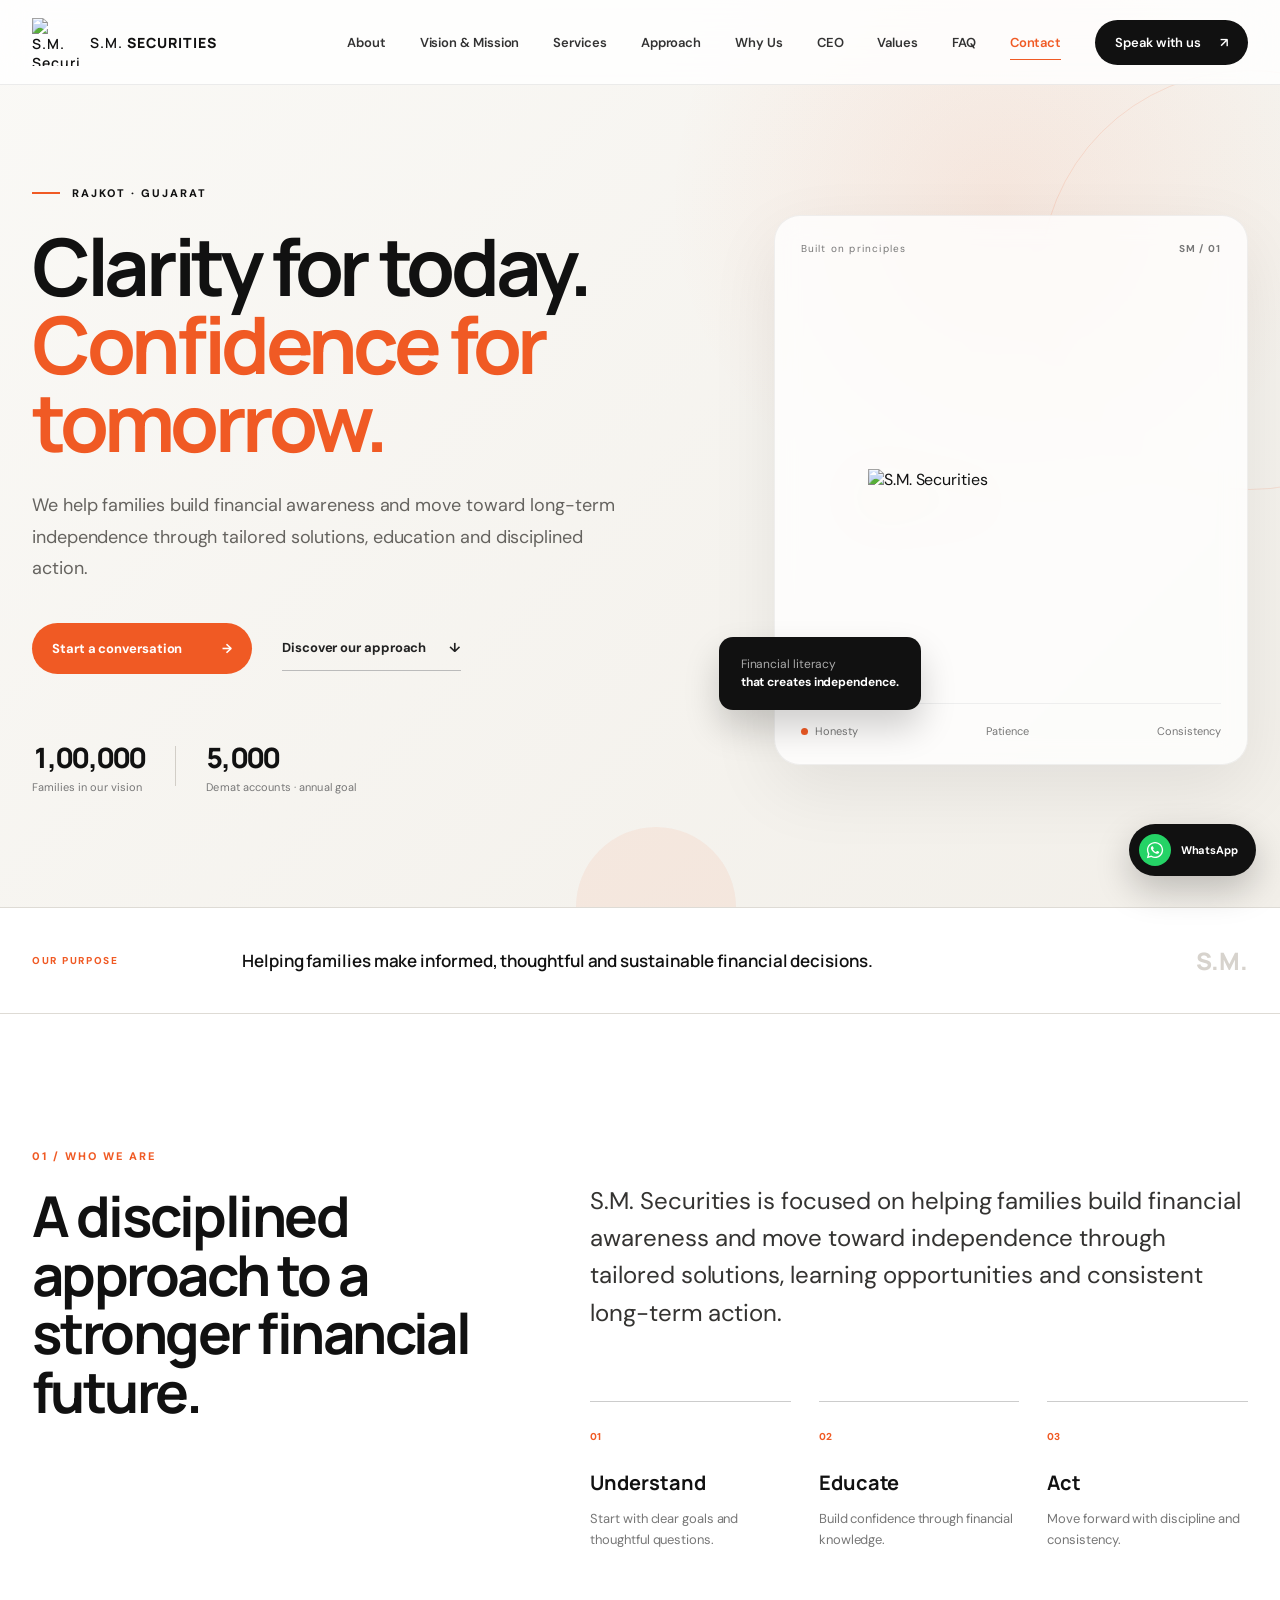
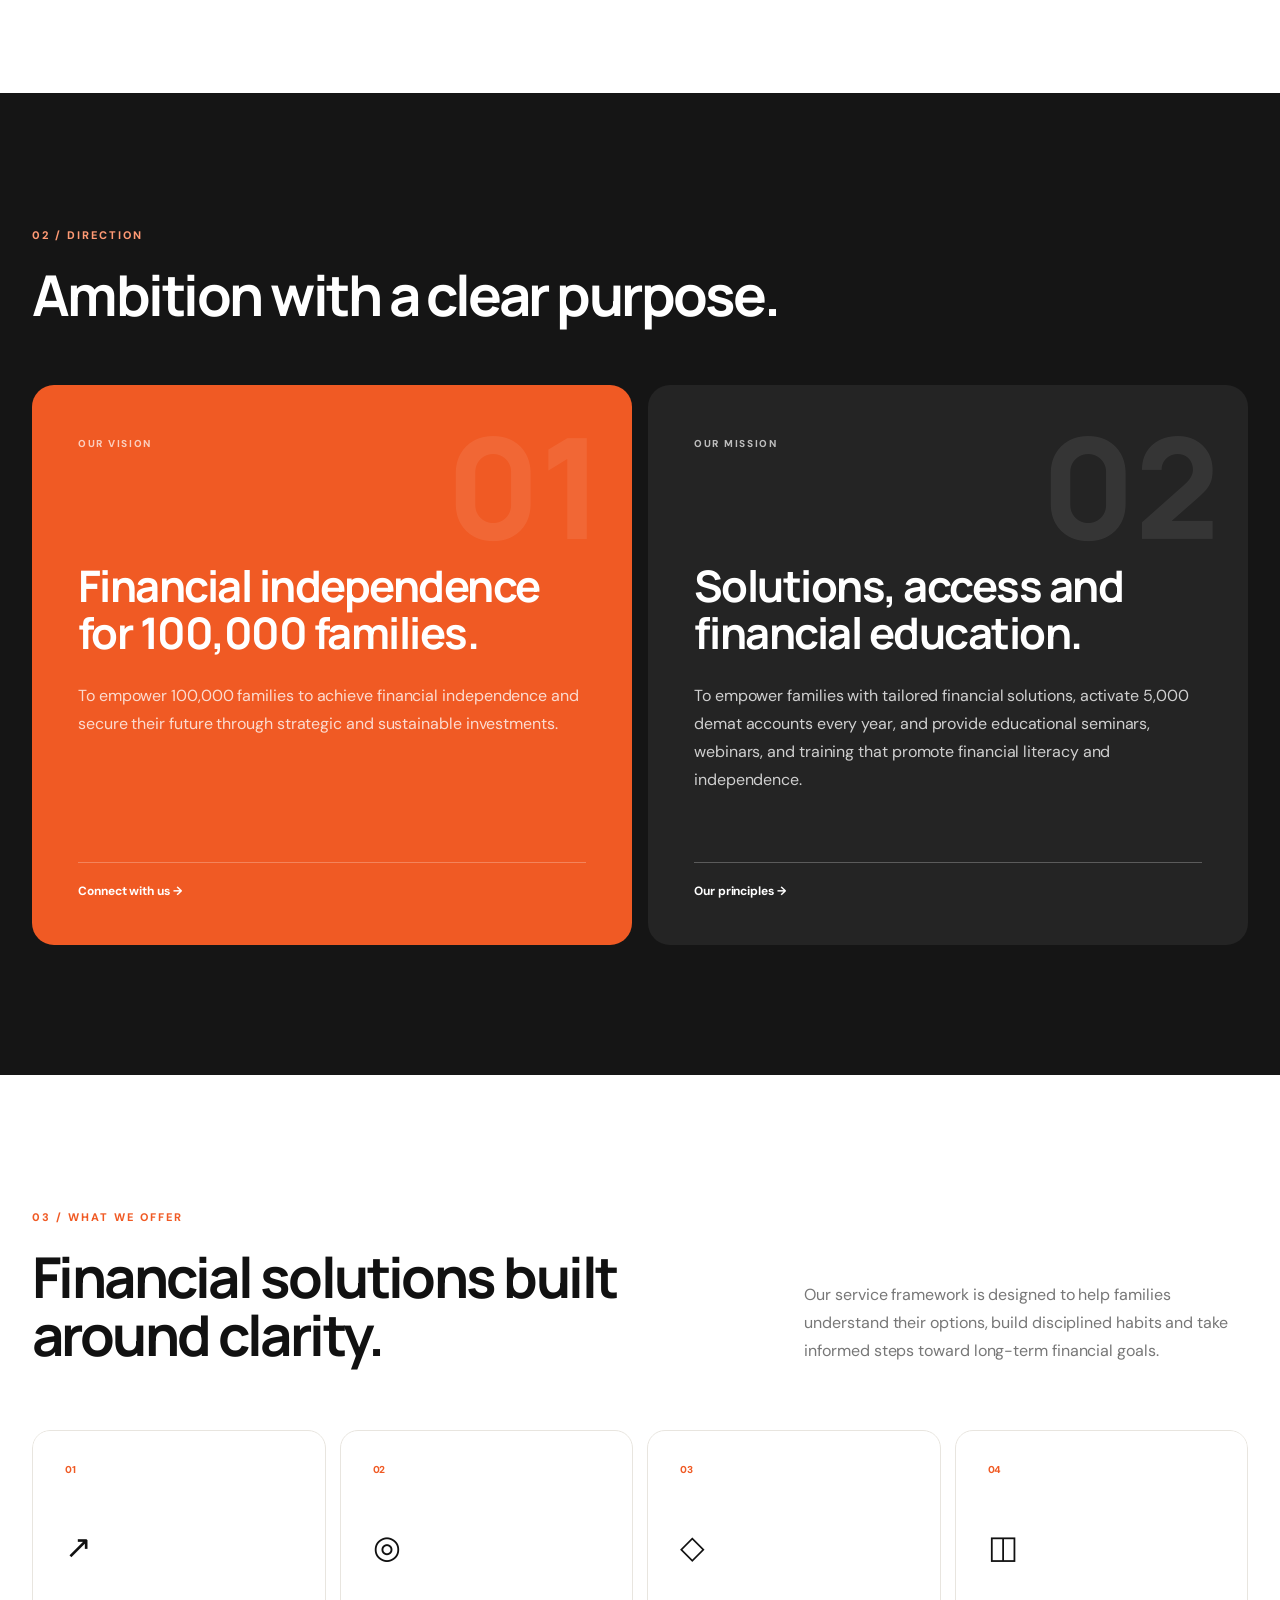
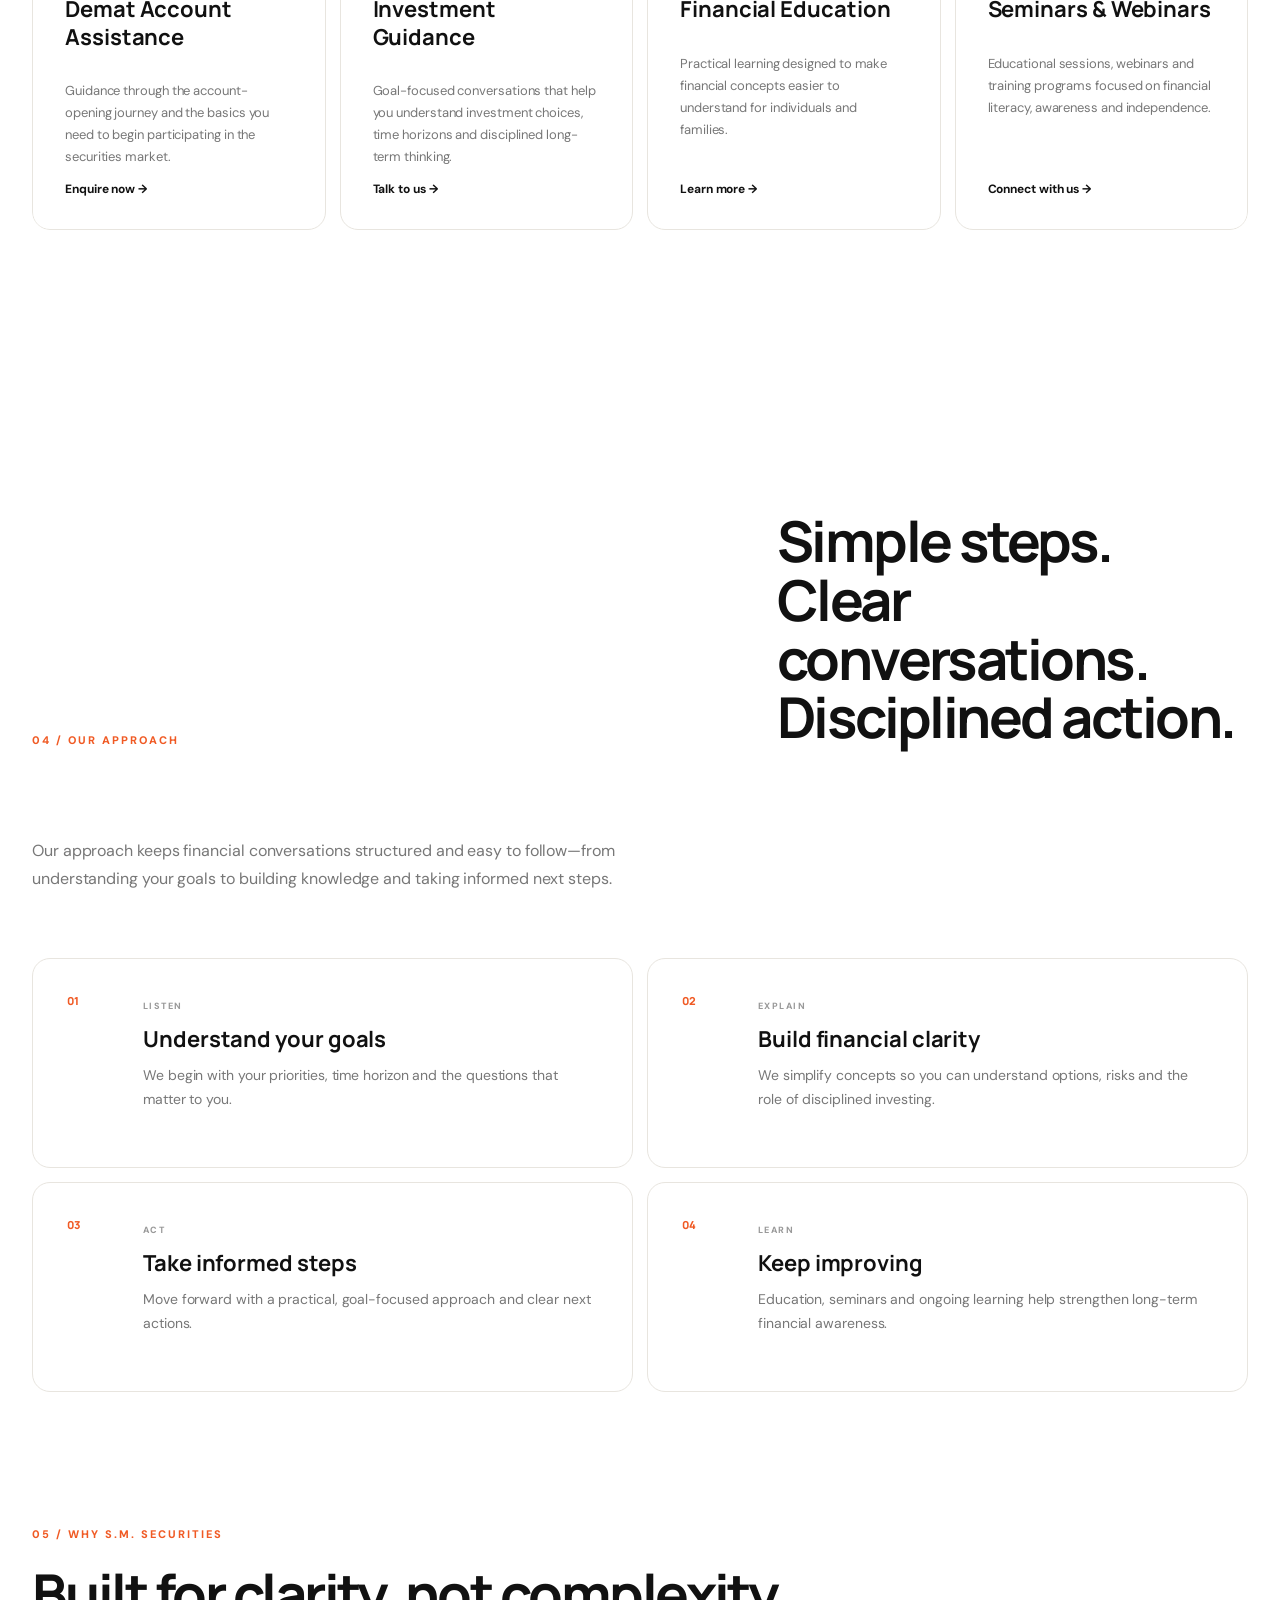
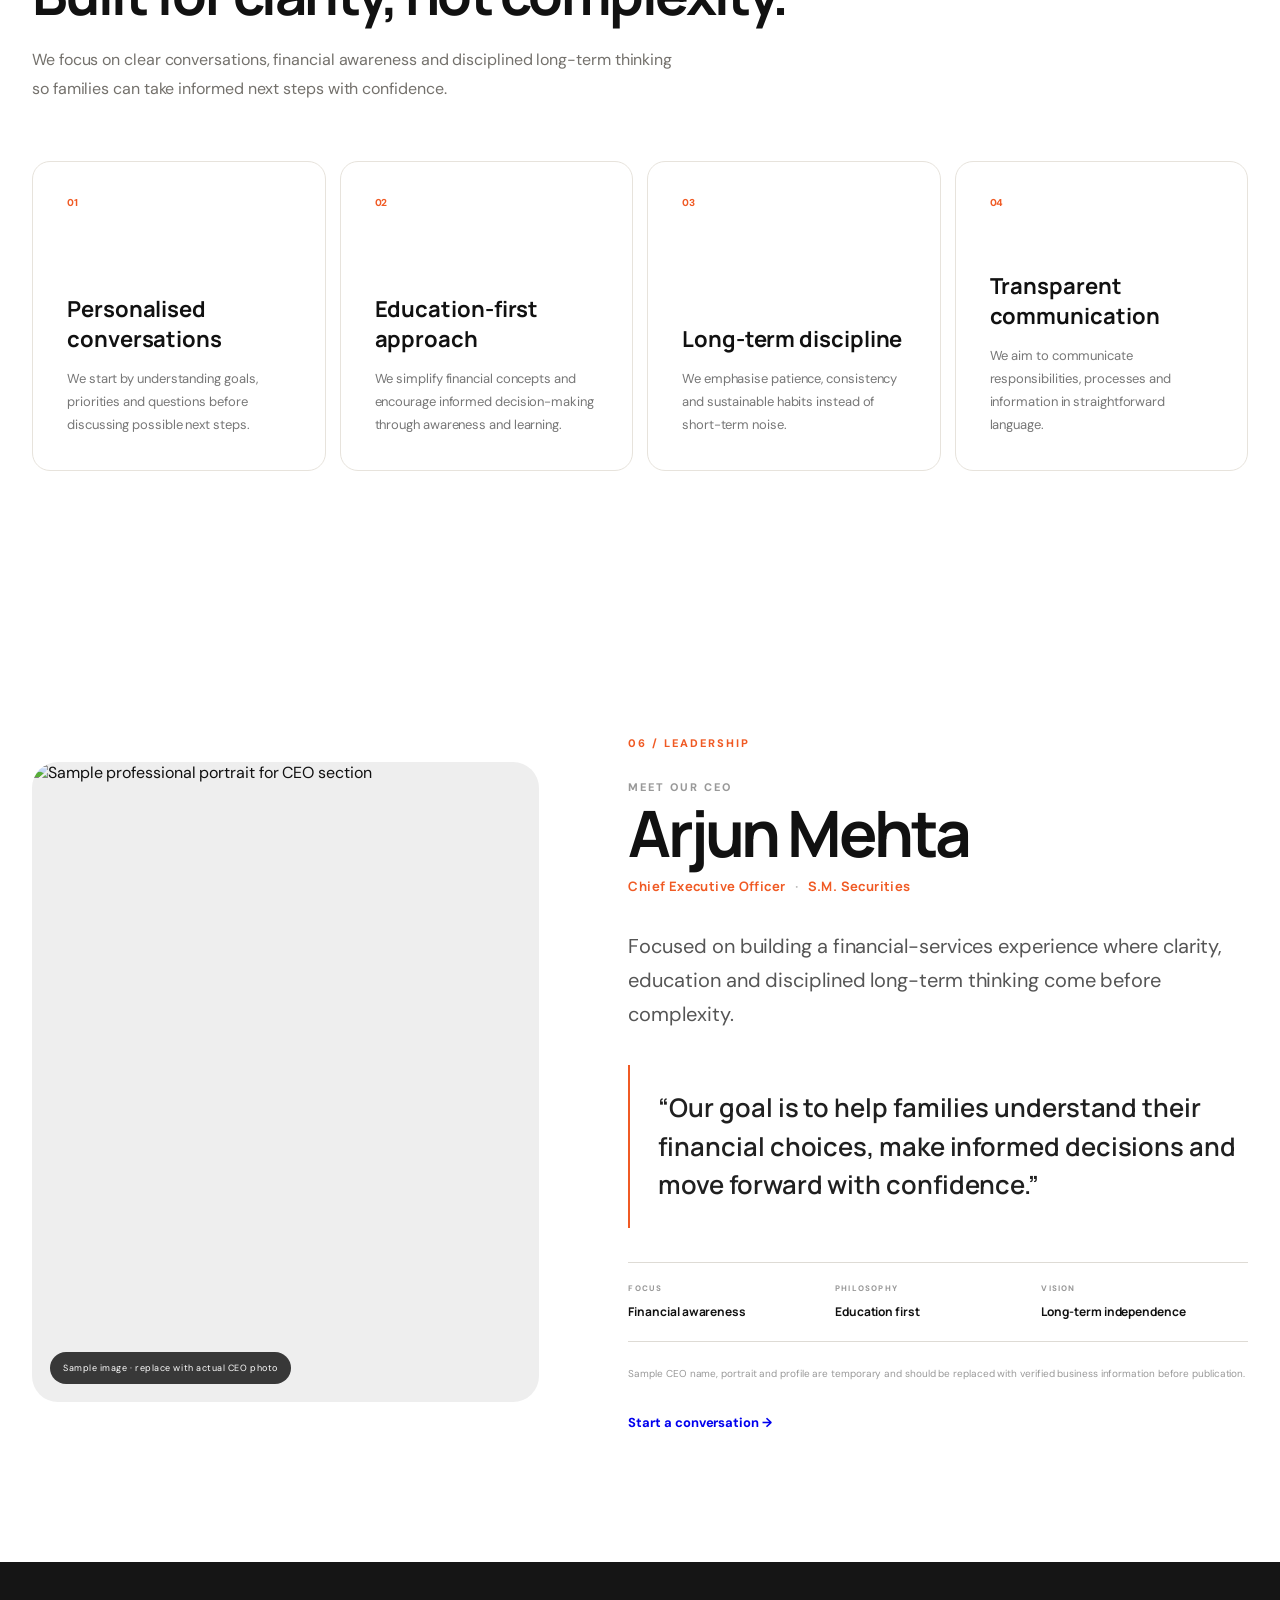
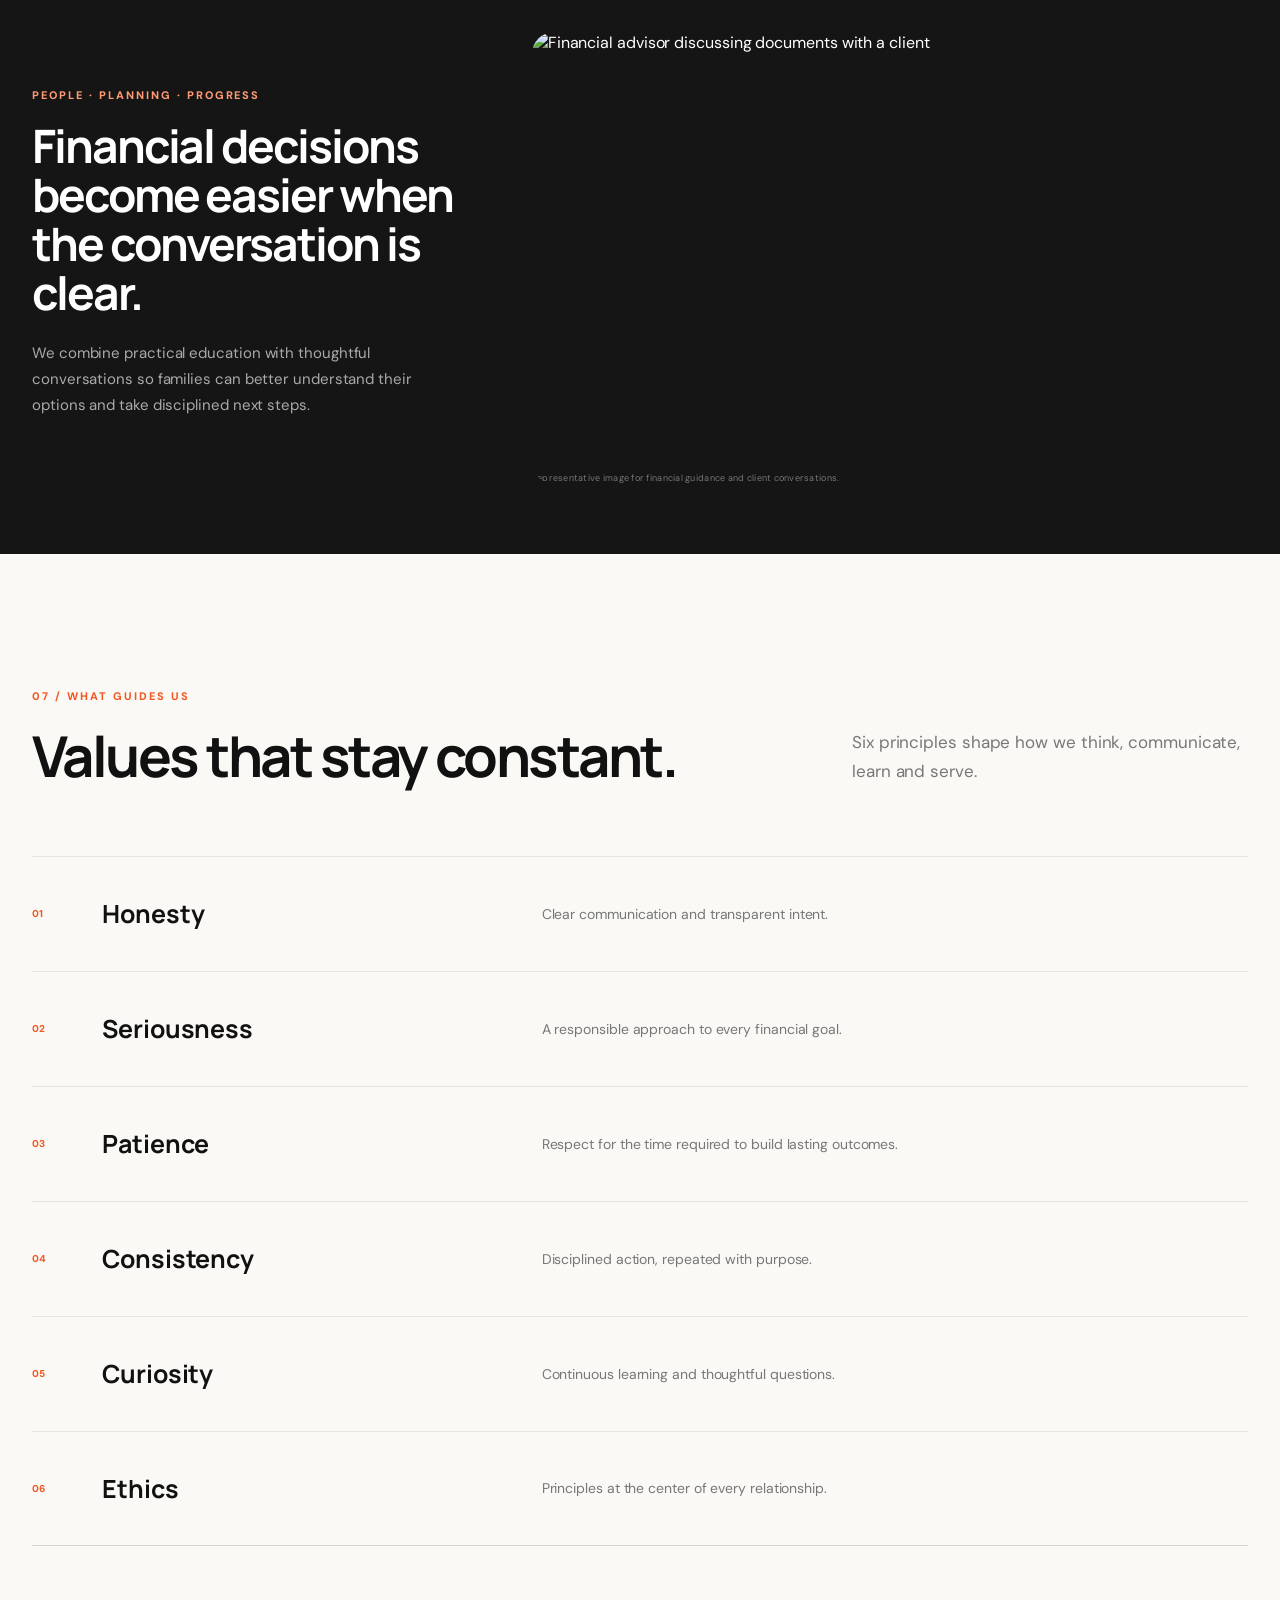
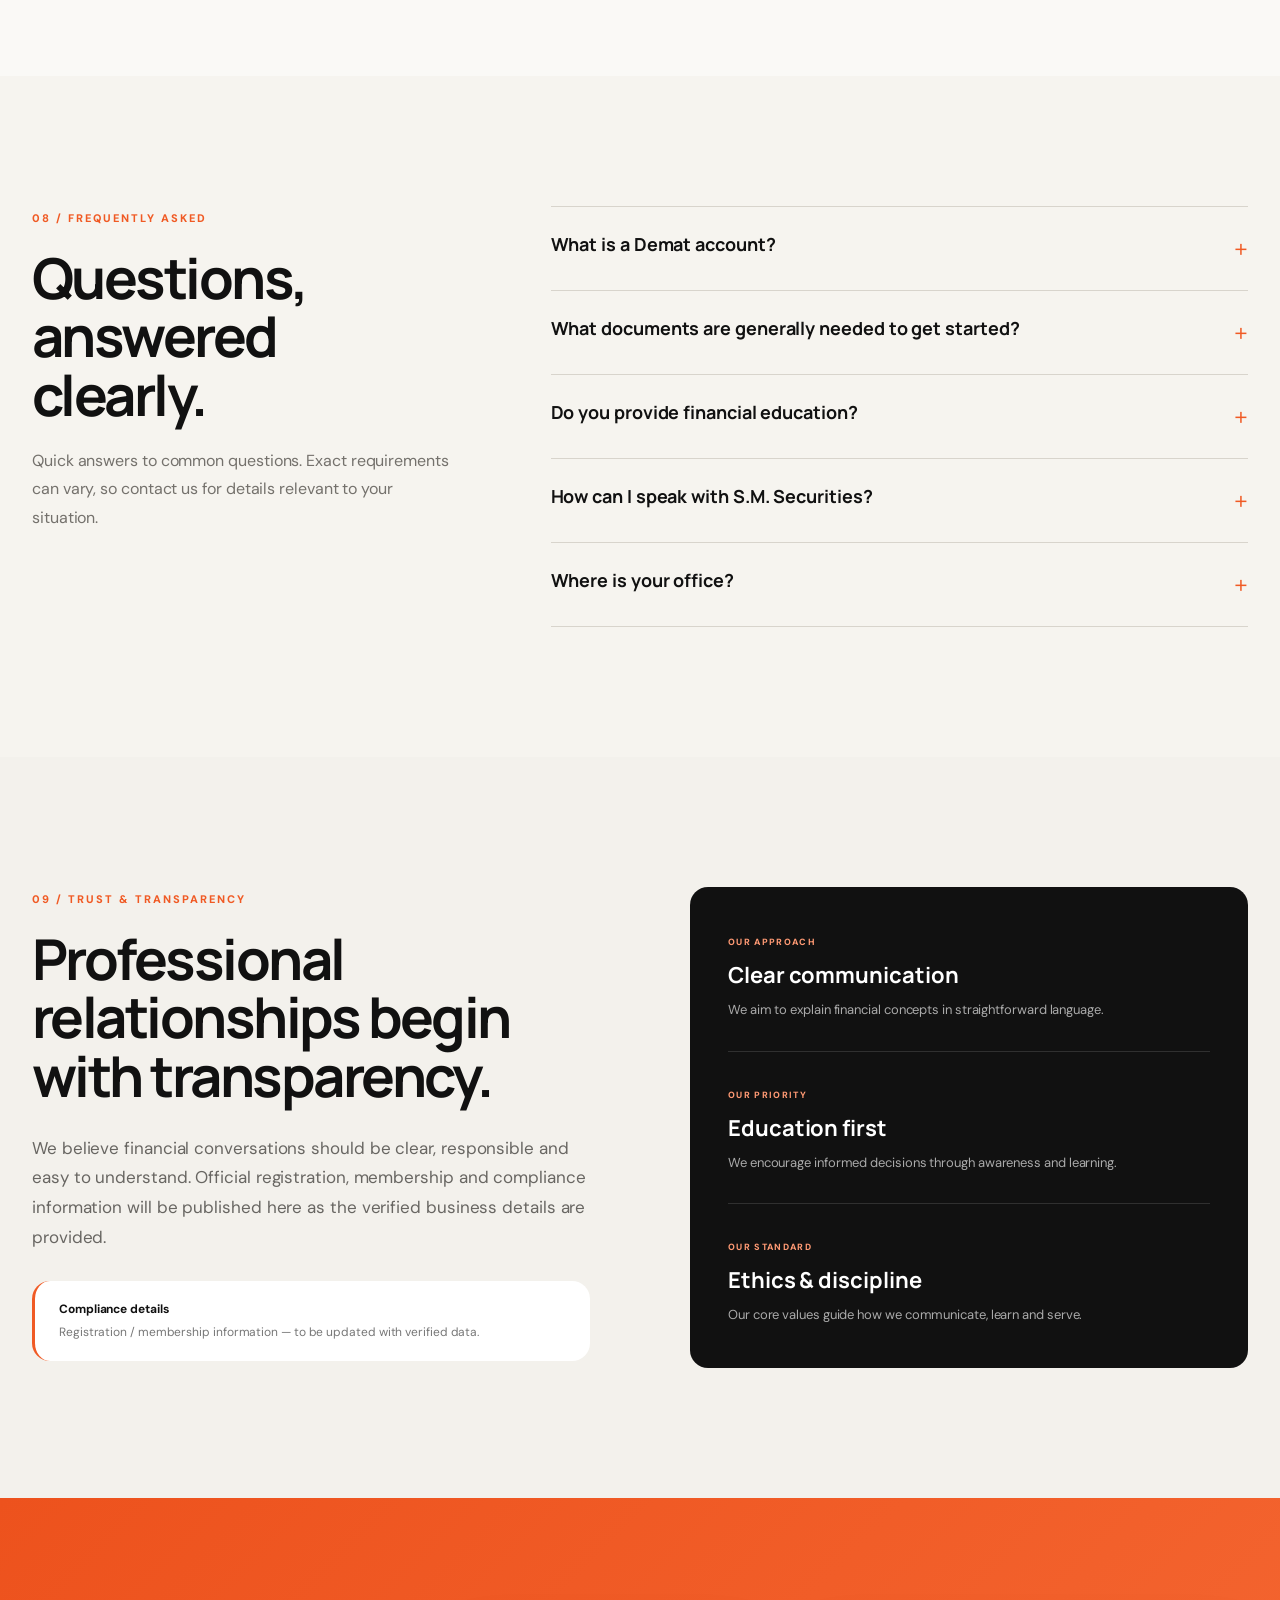
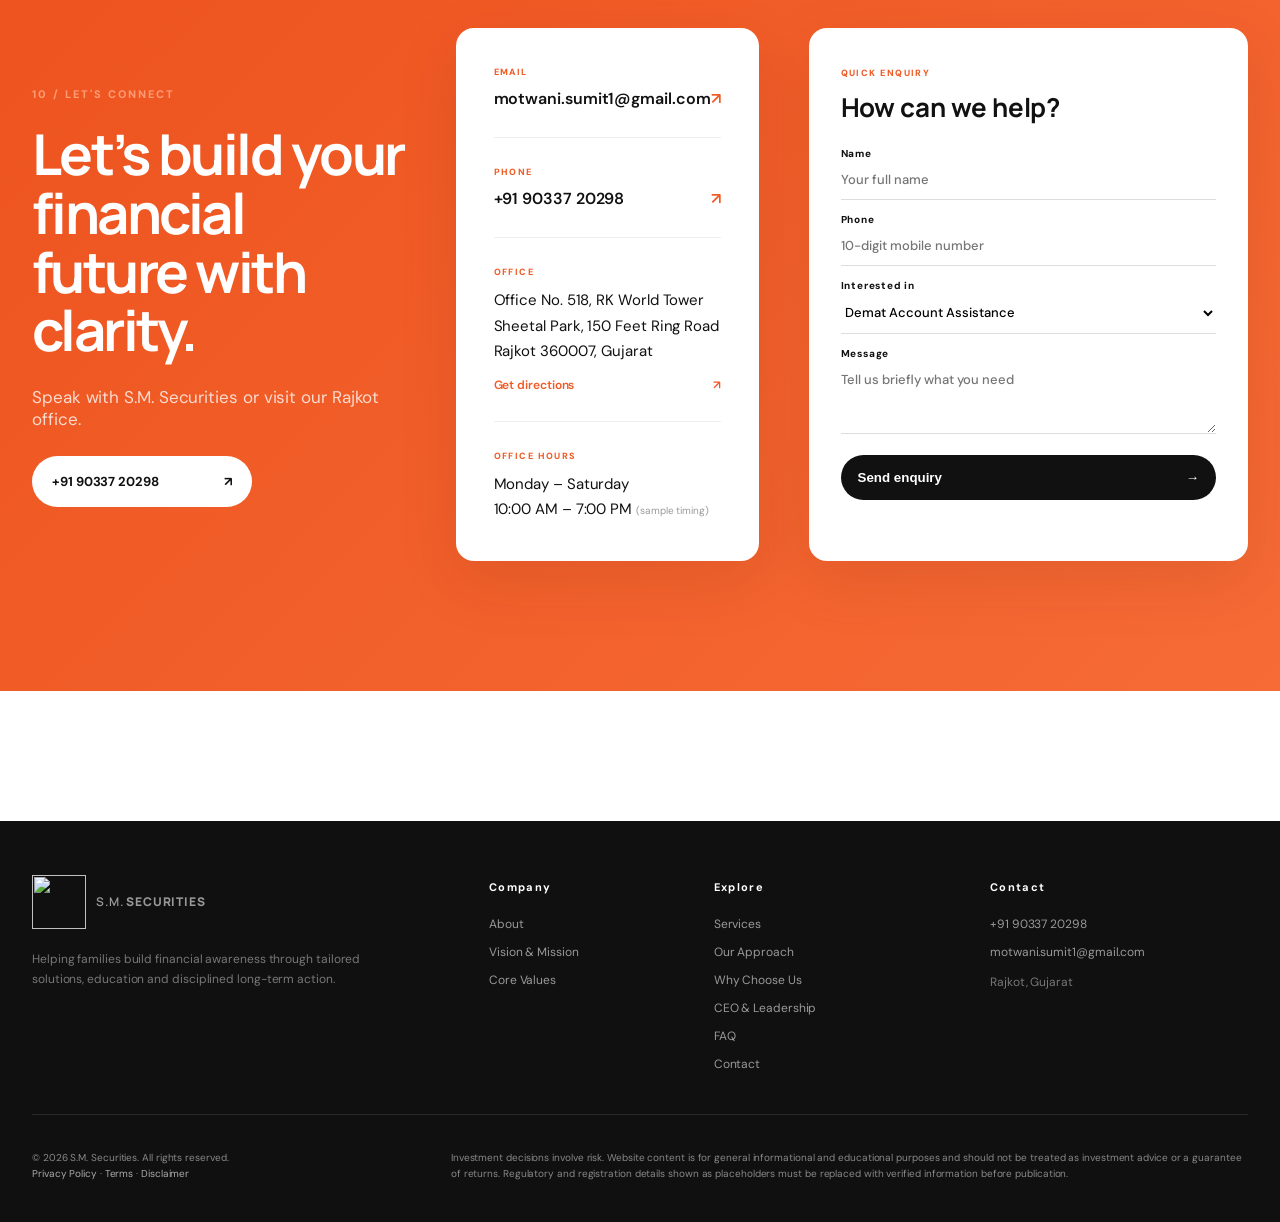
==== index.html @ ed4960fa "Add files via upload" ====
<!doctype html><html lang="en"><head><meta charset="utf-8"><meta name="viewport" content="width=device-width,initial-scale=1"><meta name="description" content="S.M. Securities — empowering families through financial solutions, education and disciplined long-term investing."><title>S.M. Securities | Financial Guidance & Education in Rajkot</title><meta name="robots" content="index,follow"><meta name="theme-color" content="#f05a24"><meta property="og:type" content="website"><meta property="og:title" content="S.M. Securities | Clarity for today. Confidence for tomorrow."><meta property="og:description" content="Financial solutions, demat account assistance and financial education for families in Rajkot, Gujarat."><meta property="og:image" content="./assets/logo-transparent.png"><meta name="twitter:card" content="summary"><link rel="icon" type="image/png" href="./assets/favicon.png"><script type="application/ld+json">{"@context":"https://schema.org","@type":"FinancialService","name":"S.M. Securities","description":"Financial solutions, demat account assistance and financial education.","telephone":"+91 9033720298","email":"motwani.sumit1@gmail.com","address":{"@type":"PostalAddress","streetAddress":"Office No. 518, RK World Tower, Sheetal Park, 150 Feet Ring Road","addressLocality":"Rajkot","addressRegion":"Gujarat","postalCode":"360007","addressCountry":"IN"}}</script><link rel="preconnect" href="https://fonts.googleapis.com"><link rel="preconnect" href="https://fonts.gstatic.com" crossorigin><link href="https://fonts.googleapis.com/css2?family=DM+Sans:wght@400;500;600;700&family=Manrope:wght@600;700;800&display=swap" rel="stylesheet"><link rel="stylesheet" href="styles.css"></head><body><div class="page-progress" aria-hidden="true"><span></span></div>
<header class="header" id="top"><div class="container nav"><a class="brand" href="#top"><img src="./assets/logo-transparent.png" alt="S.M. Securities logo"><span>S.M. <b>SECURITIES</b></span></a><button class="menu" aria-label="Toggle menu" aria-expanded="false"><span></span><span></span></button><nav class="links"><a href="#about">About</a><a href="#vision">Vision & Mission</a><a href="#services">Services</a><a href="#process">Approach</a><a href="#why">Why Us</a><a href="#ceo">CEO</a><a href="#values">Values</a><a href="#faq">FAQ</a><a href="#contact">Contact</a><a class="navBtn" href="tel:+919033720298">Speak with us <i>↗</i></a></nav></div></header>
<main><section class="hero"><div class="orb o1"></div><div class="orb o2"></div><div class="container heroGrid"><div class="heroCopy reveal"><div class="kicker"><span></span> RAJKOT · GUJARAT</div><h1>Clarity for today.<br><em>Confidence for tomorrow.</em></h1><p>We help families build financial awareness and move toward long-term independence through tailored solutions, education and disciplined action.</p><div class="actions"><a class="btn primary" href="#contact">Start a conversation <span>→</span></a><a class="textBtn" href="#about">Discover our approach <span>↓</span></a></div><div class="proof"><div><strong class="counter" data-target="100000">0</strong><small>Families in our vision</small></div><div class="line"></div><div><strong class="counter" data-target="5000">0</strong><small>Demat accounts · annual goal</small></div></div></div><div class="heroVisual reveal"><div class="visualCard"><div class="visualTop"><span>Built on principles</span><b>SM / 01</b></div><img src="./assets/logo-transparent.png" alt="S.M. Securities"><div class="visualBottom"><div><span class="pulse"></span>Honesty</div><div>Patience</div><div>Consistency</div></div></div><div class="floatTag">Financial literacy<br><b>that creates independence.</b></div></div></div></section>
<section class="trust"><div class="container trustRow"><span>OUR PURPOSE</span><p>Helping families make informed, thoughtful and sustainable financial decisions.</p><span class="mark">S.M.</span></div></section>
<section class="about section" id="about"><div class="container split"><div class="sticky reveal"><span class="label">01 / WHO WE ARE</span><h2>A disciplined approach to a stronger financial future.</h2></div><div class="aboutBody reveal"><p class="large">S.M. Securities is focused on helping families build financial awareness and move toward independence through tailored solutions, learning opportunities and consistent long-term action.</p><div class="principles"><div><span>01</span><h3>Understand</h3><p>Start with clear goals and thoughtful questions.</p></div><div><span>02</span><h3>Educate</h3><p>Build confidence through financial knowledge.</p></div><div><span>03</span><h3>Act</h3><p>Move forward with discipline and consistency.</p></div></div></div></div></section>
<section class="vision section" id="vision"><div class="container"><div class="sectionHead reveal"><span class="label light">02 / DIRECTION</span><h2>Ambition with a clear purpose.</h2></div><div class="statementGrid"><article class="statement orange reveal"><div class="num">01</div><div><span>OUR VISION</span><h3>Financial independence for 100,000 families.</h3><p>To empower 100,000 families to achieve financial independence and secure their future through strategic and sustainable investments.</p></div><a href="#contact">Connect with us →</a></article><article class="statement black reveal"><div class="num">02</div><div><span>OUR MISSION</span><h3>Solutions, access and financial education.</h3><p>To empower families with tailored financial solutions, activate 5,000 demat accounts every year, and provide educational seminars, webinars, and training that promote financial literacy and independence.</p></div><a href="#values">Our principles →</a></article></div></div></section>

<section class="services section" id="services"><div class="container"><div class="servicesHead reveal"><div><span class="label">03 / WHAT WE OFFER</span><h2>Financial solutions built around clarity.</h2></div><p>Our service framework is designed to help families understand their options, build disciplined habits and take informed steps toward long-term financial goals.</p></div><div class="serviceGrid"><article class="serviceCard reveal"><span>01</span><div class="serviceIcon">↗</div><h3>Demat Account Assistance</h3><p>Guidance through the account-opening journey and the basics you need to begin participating in the securities market.</p><a href="#contact">Enquire now →</a></article><article class="serviceCard reveal"><span>02</span><div class="serviceIcon">◎</div><h3>Investment Guidance</h3><p>Goal-focused conversations that help you understand investment choices, time horizons and disciplined long-term thinking.</p><a href="#contact">Talk to us →</a></article><article class="serviceCard reveal"><span>03</span><div class="serviceIcon">◇</div><h3>Financial Education</h3><p>Practical learning designed to make financial concepts easier to understand for individuals and families.</p><a href="#contact">Learn more →</a></article><article class="serviceCard reveal"><span>04</span><div class="serviceIcon">◫</div><h3>Seminars & Webinars</h3><p>Educational sessions, webinars and training programs focused on financial literacy, awareness and independence.</p><a href="#contact">Connect with us →</a></article></div></div></section>
<section class="process section" id="process"><div class="container"><div class="processHead reveal"><span class="label">04 / OUR APPROACH</span><h2>Simple steps. Clear conversations. Disciplined action.</h2><p>Our approach keeps financial conversations structured and easy to follow—from understanding your goals to building knowledge and taking informed next steps.</p></div><div class="processGrid"><article class="processStep reveal"><span>01</span><div><small>LISTEN</small><h3>Understand your goals</h3><p>We begin with your priorities, time horizon and the questions that matter to you.</p></div></article><article class="processStep reveal"><span>02</span><div><small>EXPLAIN</small><h3>Build financial clarity</h3><p>We simplify concepts so you can understand options, risks and the role of disciplined investing.</p></div></article><article class="processStep reveal"><span>03</span><div><small>ACT</small><h3>Take informed steps</h3><p>Move forward with a practical, goal-focused approach and clear next actions.</p></div></article><article class="processStep reveal"><span>04</span><div><small>LEARN</small><h3>Keep improving</h3><p>Education, seminars and ongoing learning help strengthen long-term financial awareness.</p></div></article></div></div>
<section class="why section" id="why"><div class="container"><div class="whyHead reveal"><span class="label">05 / WHY S.M. SECURITIES</span><h2>Built for clarity, not complexity.</h2><p>We focus on clear conversations, financial awareness and disciplined long-term thinking so families can take informed next steps with confidence.</p></div><div class="whyGrid"><article class="whyCard reveal"><span>01</span><h3>Personalised conversations</h3><p>We start by understanding goals, priorities and questions before discussing possible next steps.</p></article><article class="whyCard reveal"><span>02</span><h3>Education-first approach</h3><p>We simplify financial concepts and encourage informed decision-making through awareness and learning.</p></article><article class="whyCard reveal"><span>03</span><h3>Long-term discipline</h3><p>We emphasise patience, consistency and sustainable habits instead of short-term noise.</p></article><article class="whyCard reveal"><span>04</span><h3>Transparent communication</h3><p>We aim to communicate responsibilities, processes and information in straightforward language.</p></article></div></div></section>
<section class="ceo section" id="ceo"><div class="container ceoGrid"><div class="ceoPhoto reveal"><img src="https://images.pexels.com/photos/37556617/pexels-photo-37556617/free-photo-of-portrait-of-a-young-south-asian-businessman.jpeg?auto=compress&dpr=1&h=1100&w=900" alt="Sample professional portrait for CEO section"><span class="photoNote">Sample image · replace with actual CEO photo</span></div><div class="ceoCopy reveal"><span class="label">06 / LEADERSHIP</span><p class="ceoEyebrow">MEET OUR CEO</p><h2>Arjun Mehta</h2><div class="ceoRole">Chief Executive Officer <span>·</span> S.M. Securities</div><p class="ceoLead">Focused on building a financial-services experience where clarity, education and disciplined long-term thinking come before complexity.</p><blockquote>“Our goal is to help families understand their financial choices, make informed decisions and move forward with confidence.”</blockquote><div class="ceoFacts"><div><small>FOCUS</small><strong>Financial awareness</strong></div><div><small>PHILOSOPHY</small><strong>Education first</strong></div><div><small>VISION</small><strong>Long-term independence</strong></div></div><p class="sampleCopy">Sample CEO name, portrait and profile are temporary and should be replaced with verified business information before publication.</p><a href="#contact" class="textLink">Start a conversation →</a></div></div></section>
<section class="insightVisual"><div class="container insightGrid"><div class="insightCopy reveal"><span class="label light">PEOPLE · PLANNING · PROGRESS</span><h2>Financial decisions become easier when the conversation is clear.</h2><p>We combine practical education with thoughtful conversations so families can better understand their options and take disciplined next steps.</p></div><figure class="insightImage reveal"><img src="https://images.pexels.com/photos/7821671/pexels-photo-7821671.jpeg?auto=compress&dpr=1&h=900&w=1400" alt="Financial advisor discussing documents with a client"><figcaption>Representative image for financial guidance and client conversations.</figcaption></figure></div></section>
<section class="values section" id="values"><div class="container"><div class="valuesTop reveal"><div><span class="label">07 / WHAT GUIDES US</span><h2>Values that stay constant.</h2></div><p>Six principles shape how we think, communicate, learn and serve.</p></div><div class="valueList"><div class="value reveal"><span>01</span><h3>Honesty</h3><p>Clear communication and transparent intent.</p><b>↗</b></div><div class="value reveal"><span>02</span><h3>Seriousness</h3><p>A responsible approach to every financial goal.</p><b>↗</b></div><div class="value reveal"><span>03</span><h3>Patience</h3><p>Respect for the time required to build lasting outcomes.</p><b>↗</b></div><div class="value reveal"><span>04</span><h3>Consistency</h3><p>Disciplined action, repeated with purpose.</p><b>↗</b></div><div class="value reveal"><span>05</span><h3>Curiosity</h3><p>Continuous learning and thoughtful questions.</p><b>↗</b></div><div class="value reveal"><span>06</span><h3>Ethics</h3><p>Principles at the center of every relationship.</p><b>↗</b></div></div></div></section>

<section class="faq section" id="faq"><div class="container faqGrid"><div class="faqIntro reveal"><span class="label">08 / FREQUENTLY ASKED</span><h2>Questions, answered clearly.</h2><p>Quick answers to common questions. Exact requirements can vary, so contact us for details relevant to your situation.</p></div><div class="accordion reveal"><details><summary>What is a Demat account?<span>+</span></summary><p>A Demat account holds eligible securities in electronic form. We can help explain the account-opening journey and basic requirements.</p></details><details><summary>What documents are generally needed to get started?<span>+</span></summary><p>Identity, address, PAN, bank and other KYC-related information may be required. Final requirements depend on the applicable onboarding process.</p></details><details><summary>Do you provide financial education?<span>+</span></summary><p>Yes. Our mission includes seminars, webinars and training designed to improve financial literacy and awareness.</p></details><details><summary>How can I speak with S.M. Securities?<span>+</span></summary><p>Call +91 90337 20298, send an email, use the WhatsApp button or submit the enquiry form on this page.</p></details><details><summary>Where is your office?<span>+</span></summary><p>Office No. 518, RK World Tower, Sheetal Park, 150 Feet Ring Road, Rajkot 360007, Gujarat.</p></details></div></div></section><section class="trustSection section" id="trust"><div class="container trustGrid"><div class="trustCopy reveal"><span class="label">09 / TRUST & TRANSPARENCY</span><h2>Professional relationships begin with transparency.</h2><p>We believe financial conversations should be clear, responsible and easy to understand. Official registration, membership and compliance information will be published here as the verified business details are provided.</p><div class="trustNote"><b>Compliance details</b><span>Registration / membership information — to be updated with verified data.</span></div></div><div class="trustCards reveal"><div><small>OUR APPROACH</small><strong>Clear communication</strong><p>We aim to explain financial concepts in straightforward language.</p></div><div><small>OUR PRIORITY</small><strong>Education first</strong><p>We encourage informed decisions through awareness and learning.</p></div><div><small>OUR STANDARD</small><strong>Ethics & discipline</strong><p>Our core values guide how we communicate, learn and serve.</p></div></div></div></section>
<section class="contact section" id="contact"><div class="container contactGrid"><div class="contactCopy reveal"><span class="label light">10 / LET'S CONNECT</span><h2>Let’s build your financial future with clarity.</h2><p>Speak with S.M. Securities or visit our Rajkot office.</p><a class="btn white" href="tel:+919033720298">+91 90337 20298 <span>↗</span></a></div><div class="contactCard reveal"><div><small>EMAIL</small><a href="mailto:motwani.sumit1@gmail.com">motwani.sumit1@gmail.com <span>↗</span></a></div><div><small>PHONE</small><a href="tel:+919033720298">+91 90337 20298 <span>↗</span></a></div><div><small>OFFICE</small><p>Office No. 518, RK World Tower<br>Sheetal Park, 150 Feet Ring Road<br>Rajkot 360007, Gujarat</p><a class="directionLink" href="https://www.google.com/maps/search/?api=1&query=RK+World+Tower+Sheetal+Park+150+Feet+Ring+Road+Rajkot+360007" target="_blank" rel="noopener">Get directions <span>↗</span></a></div><div><small>OFFICE HOURS</small><p>Monday – Saturday<br>10:00 AM – 7:00 PM <em class="placeholder">(sample timing)</em></p></div></div><form class="enquiryForm reveal" id="enquiryForm"><div class="formHead"><small>QUICK ENQUIRY</small><h3>How can we help?</h3></div><label>Name<input name="name" type="text" placeholder="Your full name" autocomplete="name" minlength="2" required></label><label>Phone<input name="phone" type="tel" placeholder="10-digit mobile number" autocomplete="tel" inputmode="numeric" pattern="[6-9][0-9]{9}" maxlength="10" required></label><label>Interested in<select name="interest"><option>Demat Account Assistance</option><option>Investment Guidance</option><option>Financial Education</option><option>Seminars & Webinars</option><option>Other enquiry</option></select></label><label>Message<textarea name="message" rows="3" placeholder="Tell us briefly what you need"></textarea></label><button class="formSubmit" type="submit">Send enquiry <span>→</span></button><p class="formStatus" aria-live="polite"></p></form></div></section></main>
<footer><div class="container corporateFooter"><div class="footerAbout"><a class="brand inverse" href="#top"><img src="./assets/logo-transparent.png" alt=""><span>S.M. <b>SECURITIES</b></span></a><p>Helping families build financial awareness through tailored solutions, education and disciplined long-term action.</p></div><div><h4>Company</h4><a href="#about">About</a><a href="#vision">Vision & Mission</a><a href="#values">Core Values</a></div><div><h4>Explore</h4><a href="#services">Services</a><a href="#process">Our Approach</a><a href="#why">Why Choose Us</a><a href="#ceo">CEO & Leadership</a><a href="#faq">FAQ</a><a href="#contact">Contact</a></div><div><h4>Contact</h4><a href="tel:+919033720298">+91 90337 20298</a><a href="mailto:motwani.sumit1@gmail.com">motwani.sumit1@gmail.com</a><p>Rajkot, Gujarat</p></div></div><div class="container legal"><p>© <span id="year"></span> S.M. Securities. All rights reserved.<br><a href="privacy.html">Privacy Policy</a> · <a href="terms.html">Terms</a> · <a href="disclaimer.html">Disclaimer</a></p><p>Investment decisions involve risk. Website content is for general informational and educational purposes and should not be treated as investment advice or a guarantee of returns. Regulatory and registration details shown as placeholders must be replaced with verified information before publication.</p></div></footer><script src="script.js"></script><a class="whatsappFloat" href="https://wa.me/919033720298?text=Hello%20S.M.%20Securities%2C%20I%20would%20like%20to%20know%20more%20about%20your%20services." target="_blank" rel="noopener" aria-label="Chat with S.M. Securities on WhatsApp"><span class="waIcon" aria-hidden="true"><svg viewBox="0 0 32 32" role="img" focusable="false"><path fill="currentColor" d="M16.04 3C8.87 3 3.05 8.78 3.05 15.91c0 2.28.6 4.5 1.74 6.45L3 29l6.83-1.78a13.02 13.02 0 0 0 6.2 1.58h.01c7.16 0 12.99-5.79 12.99-12.91C29.03 8.78 23.2 3 16.04 3Zm0 23.62h-.01a10.83 10.83 0 0 1-5.52-1.5l-.4-.24-4.05 1.06 1.08-3.93-.26-.4a10.69 10.69 0 0 1-1.65-5.7c0-5.93 4.85-10.75 10.82-10.75 5.96 0 10.81 4.82 10.81 10.75 0 5.92-4.85 10.71-10.82 10.71Zm5.93-8.03c-.32-.16-1.92-.94-2.22-1.05-.3-.11-.51-.16-.73.16-.22.32-.84 1.05-1.03 1.26-.19.22-.38.24-.7.08-.33-.16-1.37-.5-2.61-1.6a9.74 9.74 0 0 1-1.81-2.24c-.19-.32-.02-.5.14-.66.15-.15.33-.38.49-.57.16-.19.22-.32.33-.54.11-.21.05-.4-.03-.56-.08-.16-.73-1.75-1-2.4-.26-.63-.53-.55-.73-.56h-.62c-.22 0-.57.08-.87.4-.3.32-1.14 1.1-1.14 2.69s1.17 3.12 1.33 3.34c.16.21 2.3 3.49 5.57 4.89.78.33 1.39.53 1.86.68.78.24 1.49.21 2.05.13.63-.09 1.92-.78 2.19-1.53.27-.76.27-1.4.19-1.54-.08-.13-.3-.21-.62-.37Z"/></svg></span><b>WhatsApp</b></a></body></html>
---- styles.css ----
:root{--orange:#f05a24;--orange2:#ff743e;--ink:#111;--soft:#f5f3ef;--muted:#6c6c69;--line:#dedbd5;--white:#fff}*{box-sizing:border-box}html{scroll-behavior:smooth}body{margin:0;font-family:'DM Sans',sans-serif;color:var(--ink);background:#fff;-webkit-font-smoothing:antialiased}.container{width:min(1240px,calc(100% - 64px));margin:auto}.header{position:fixed;z-index:50;left:0;right:0;top:0;border-bottom:1px solid rgba(20,20,20,.08);background:rgba(255,255,255,.82);backdrop-filter:blur(18px)}.nav{height:84px;display:flex;align-items:center;justify-content:space-between}.brand{display:flex;align-items:center;gap:12px;text-decoration:none;color:#111;font:600 14px Manrope;letter-spacing:.07em}.brand img{width:48px;height:48px;object-fit:contain}.brand b{font-weight:800}.links{display:flex;align-items:center;gap:34px}.links a,.footerLinks a{color:#333;text-decoration:none;font-size:13px;font-weight:600}.links>a:not(.navBtn):hover{color:var(--orange)}.navBtn{background:#111;color:#fff!important;padding:14px 18px;border-radius:3px}.navBtn i{font-style:normal;margin-left:16px}.menu{display:none}.hero{min-height:820px;padding:165px 0 92px;background:linear-gradient(120deg,#f7f5f1 0%,#f2efe9 100%);position:relative;overflow:hidden}.heroGrid{display:grid;grid-template-columns:1.15fr .85fr;gap:85px;align-items:center}.kicker,.label{font-size:11px;letter-spacing:.18em;font-weight:800}.kicker{display:flex;align-items:center;gap:12px;margin-bottom:27px}.kicker span{width:28px;height:2px;background:var(--orange)}h1,h2,h3{font-family:Manrope,sans-serif}.hero h1{font-size:clamp(58px,6.2vw,91px);line-height:.98;letter-spacing:-.055em;margin:0 0 30px;max-width:850px}.hero h1 em{font-style:normal;color:var(--orange)}.heroCopy>p{font-size:18px;line-height:1.75;color:#65635f;max-width:660px}.actions{display:flex;align-items:center;gap:30px;margin:38px 0 64px}.btn{display:inline-flex;align-items:center;justify-content:space-between;gap:36px;min-width:220px;padding:17px 20px;text-decoration:none;font-size:13px;font-weight:700;border-radius:3px;transition:.25s}.primary{background:var(--orange);color:white}.primary:hover{background:#d94815;transform:translateY(-2px)}.textBtn{color:#222;text-decoration:none;font-size:13px;font-weight:700;border-bottom:1px solid #bbb;padding:14px 0}.textBtn span{margin-left:20px}.proof{display:flex;align-items:center;gap:30px}.proof>div:not(.line){display:flex;flex-direction:column}.proof strong{font:800 28px Manrope}.proof small{font-size:11px;color:#777;margin-top:4px}.proof .line{width:1px;height:40px;background:#d2cec7}.heroVisual{position:relative}.visualCard{height:550px;background:white;border:1px solid #e7e3dd;padding:26px;display:flex;flex-direction:column;align-items:center;justify-content:space-between;box-shadow:0 40px 90px rgba(30,25,20,.09)}.visualTop,.visualBottom{width:100%;display:flex;justify-content:space-between;align-items:center;font-size:10px;letter-spacing:.12em;color:#777}.visualCard>img{width:min(76%,360px);filter:drop-shadow(0 18px 25px rgba(240,90,36,.12))}.visualBottom{border-top:1px solid #eee;padding-top:20px;letter-spacing:0;font-size:11px}.pulse{display:inline-block;width:7px;height:7px;background:var(--orange);border-radius:50%;margin-right:7px}.floatTag{position:absolute;left:-55px;bottom:55px;background:#111;color:#aaa;padding:18px 22px;font-size:12px;line-height:1.55;box-shadow:0 18px 35px rgba(0,0,0,.18)}.floatTag b{color:#fff}.orb{position:absolute;border-radius:50%}.o1{width:420px;height:420px;border:1px solid rgba(240,90,36,.13);right:-180px;top:70px}.o2{width:160px;height:160px;background:rgba(240,90,36,.07);left:45%;bottom:-80px}.trust{border-bottom:1px solid var(--line);border-top:1px solid var(--line)}.trustRow{min-height:105px;display:grid;grid-template-columns:180px 1fr 80px;align-items:center;gap:30px}.trustRow>span:first-child{font-size:10px;letter-spacing:.17em;font-weight:800;color:var(--orange)}.trustRow p{font:600 17px Manrope;margin:0}.mark{font:800 24px Manrope;color:#d7d3cd;text-align:right}.section{padding:130px 0}.split{display:grid;grid-template-columns:.8fr 1.2fr;gap:120px}.label{color:var(--orange)}.sticky h2,.sectionHead h2,.valuesTop h2,.contact h2{font-size:clamp(42px,4.4vw,66px);line-height:1.04;letter-spacing:-.045em;margin:22px 0 0}.aboutBody .large{font-size:24px;line-height:1.55;color:#343331;margin:38px 0 70px}.principles{display:grid;grid-template-columns:repeat(3,1fr);gap:28px}.principles>div{border-top:1px solid #ccc;padding-top:22px}.principles span,.value>span{font-size:10px;color:var(--orange);font-weight:800}.principles h3{font-size:20px;margin:24px 0 10px}.principles p{font-size:13px;color:#777;line-height:1.6}.vision{background:#151515;color:#fff}.sectionHead{max-width:750px;margin-bottom:60px}.label.light{color:#ff9a74}.statementGrid{display:grid;grid-template-columns:1fr 1fr}.statement{min-height:590px;padding:46px;display:flex;flex-direction:column;justify-content:space-between;position:relative;overflow:hidden}.statement.orange{background:var(--orange)}.statement.black{background:#242424}.statement .num{position:absolute;right:28px;top:5px;font:800 140px Manrope;opacity:.08}.statement div>span{font-size:10px;letter-spacing:.17em;font-weight:800;opacity:.7}.statement h3{font-size:clamp(35px,3.4vw,50px);line-height:1.08;letter-spacing:-.035em;margin:110px 0 26px;max-width:520px}.statement p{font-size:16px;line-height:1.75;opacity:.78;max-width:530px}.statement>a{color:#fff;text-decoration:none;border-top:1px solid rgba(255,255,255,.25);padding-top:20px;font-size:12px;font-weight:700}.values{background:#f7f6f3}.valuesTop{display:grid;grid-template-columns:1fr .55fr;gap:100px;align-items:end;margin-bottom:70px}.valuesTop p{font-size:17px;line-height:1.7;color:#777;margin:0}.value{display:grid;grid-template-columns:70px .65fr 1fr 30px;align-items:center;min-height:115px;border-top:1px solid #d8d5cf;transition:.25s}.value:last-child{border-bottom:1px solid #d8d5cf}.value h3{font-size:25px;margin:0}.value p{font-size:14px;color:#777}.value b{font-weight:400;opacity:.35}.value:hover{padding-left:12px;background:#fff}.value:hover b{color:var(--orange);opacity:1}.contact{background:var(--orange);color:#fff}.contactGrid{display:grid;grid-template-columns:1.1fr .9fr;gap:110px;align-items:center}.contactCopy>p{font-size:17px;opacity:.78;margin:26px 0}.white{background:#fff;color:#111}.contactCard{background:#fff;color:#111;padding:10px 38px}.contactCard>div{padding:28px 0;border-bottom:1px solid #eee}.contactCard>div:last-child{border:0}.contactCard small{display:block;color:var(--orange);font-size:9px;letter-spacing:.16em;font-weight:800;margin-bottom:10px}.contactCard a{display:flex;justify-content:space-between;color:#111;text-decoration:none;font-weight:600}.contactCard p{margin:0;line-height:1.7;font-size:15px}.contactCard a span{color:var(--orange)}footer{background:#101010;color:#888;padding:54px 0 30px}.inverse{color:#fff}.inverse img{background:#fff}.footerTop{display:flex;justify-content:space-between;align-items:center}.footerLinks{display:flex;gap:30px}.footerLinks a,.top{color:#aaa}.top{font-size:12px;text-decoration:none}.legal{display:grid;grid-template-columns:.4fr 1fr;gap:100px;border-top:1px solid #2a2a2a;margin-top:42px;padding-top:25px;font-size:10px;line-height:1.6}.reveal{opacity:0;transform:translateY(24px);transition:opacity .7s ease,transform .7s ease}.reveal.visible{opacity:1;transform:none}@media(max-width:900px){.container{width:min(100% - 38px,1240px)}.menu{display:flex;width:42px;height:42px;border:0;background:#111;flex-direction:column;justify-content:center;gap:6px;padding:11px}.menu span{height:1px;background:#fff;width:100%}.links{display:none;position:absolute;top:84px;left:0;right:0;background:#fff;padding:25px 20px 35px;flex-direction:column;align-items:stretch;border-bottom:1px solid #ddd}.links.open{display:flex}.hero{padding-top:130px}.heroGrid,.split,.valuesTop,.contactGrid{grid-template-columns:1fr;gap:55px}.heroVisual{max-width:620px}.visualCard{height:460px}.floatTag{left:15px}.trustRow{grid-template-columns:120px 1fr}.mark{display:none}.statementGrid{grid-template-columns:1fr}.statement{min-height:500px}.principles{gap:16px}.value{grid-template-columns:45px .7fr 1fr 20px}.footerTop{flex-wrap:wrap;gap:25px}.legal{grid-template-columns:1fr;gap:5px}}@media(max-width:600px){.container{width:calc(100% - 28px)}.header .nav{height:72px}.brand img{width:40px;height:40px}.links{top:72px}.hero{padding:112px 0 65px;min-height:auto}.hero h1{font-size:49px}.heroCopy>p{font-size:16px}.actions{align-items:flex-start;flex-direction:column;margin-bottom:45px}.proof{gap:18px}.proof strong{font-size:23px}.visualCard{height:390px}.visualBottom{gap:7px}.floatTag{bottom:25px}.trustRow{grid-template-columns:1fr;padding:25px 0;gap:8px}.section{padding:85px 0}.split{gap:25px}.aboutBody .large{font-size:20px;margin-top:10px}.principles{grid-template-columns:1fr}.statement{padding:30px;min-height:520px}.statement h3{margin-top:90px}.valuesTop{gap:20px}.value{grid-template-columns:36px 1fr 20px;padding:22px 0}.value p{grid-column:2/3;margin:8px 0}.value b{grid-column:3;grid-row:1}.contactCard{padding:8px 24px}.footerTop,.footerLinks{align-items:flex-start;flex-direction:column}.legal{margin-top:30px}}
/* Corporate expansion */
.services{background:#fff}.servicesHead{display:grid;grid-template-columns:1fr .65fr;gap:90px;align-items:end;margin-bottom:65px}.servicesHead h2,.trustCopy h2{font-size:clamp(42px,4.4vw,66px);line-height:1.04;letter-spacing:-.045em;margin:22px 0 0}.servicesHead>p{font-size:16px;line-height:1.75;color:#777;margin:0}.serviceGrid{display:grid;grid-template-columns:repeat(4,1fr);border-top:1px solid var(--line);border-left:1px solid var(--line)}.serviceCard{padding:32px;min-height:390px;border-right:1px solid var(--line);border-bottom:1px solid var(--line);display:flex;flex-direction:column;transition:.3s}.serviceCard>span{font-size:10px;color:var(--orange);font-weight:800}.serviceIcon{font:400 32px Manrope;margin:48px 0 28px}.serviceCard h3{font-size:22px;line-height:1.25;margin:0 0 16px}.serviceCard p{font-size:13px;line-height:1.7;color:#777}.serviceCard a{margin-top:auto;color:#111;text-decoration:none;font-size:12px;font-weight:700}.serviceCard:hover{transform:translateY(-6px);box-shadow:0 24px 55px rgba(20,20,20,.08);border-color:transparent;position:relative;z-index:2}.serviceCard:hover a{color:var(--orange)}
.trustSection{background:#f3f1ec}.trustGrid{display:grid;grid-template-columns:1fr 1fr;gap:100px}.trustCopy>p{font-size:17px;line-height:1.75;color:#686662;max-width:600px;margin:28px 0}.trustNote{border-left:3px solid var(--orange);background:#fff;padding:20px 24px;display:flex;flex-direction:column;gap:6px}.trustNote b{font-size:12px}.trustNote span{font-size:12px;line-height:1.55;color:#777}.trustCards{background:#111;color:#fff;padding:12px 38px}.trustCards>div{padding:30px 0;border-bottom:1px solid #303030}.trustCards>div:last-child{border:0}.trustCards small{font-size:9px;letter-spacing:.15em;color:#ff9a74;font-weight:800}.trustCards strong{display:block;font:700 22px Manrope;margin:10px 0}.trustCards p{color:#aaa;font-size:13px;line-height:1.6;margin:0}
.contactGrid{grid-template-columns:.85fr .65fr 1fr;gap:50px}.contactCard{height:100%}.directionLink{margin-top:12px!important;font-size:12px!important;color:var(--orange)!important}.placeholder{font-style:normal;font-size:10px;color:#999}.enquiryForm{background:#fff;color:#111;padding:32px}.formHead small{color:var(--orange);font-size:9px;letter-spacing:.16em;font-weight:800}.formHead h3{font-size:26px;margin:8px 0 22px}.enquiryForm label{display:block;font-size:10px;font-weight:800;letter-spacing:.08em;margin:13px 0}.enquiryForm input,.enquiryForm select,.enquiryForm textarea{width:100%;border:0;border-bottom:1px solid #ddd;background:#fff;padding:11px 0;font:500 13px 'DM Sans';outline:none;border-radius:0}.enquiryForm input:focus,.enquiryForm select:focus,.enquiryForm textarea:focus{border-color:var(--orange)}.formSubmit{width:100%;margin-top:18px;border:0;background:#111;color:#fff;padding:15px 17px;display:flex;justify-content:space-between;font-weight:700;cursor:pointer}.formSubmit:hover{background:#292929}.formStatus{font-size:11px;line-height:1.5;margin:12px 0 0;color:#555}.corporateFooter{display:grid;grid-template-columns:1.5fr .6fr .8fr 1fr;gap:70px}.corporateFooter>div:not(.footerAbout){display:flex;flex-direction:column;gap:12px}.corporateFooter h4{color:#fff;font-size:11px;letter-spacing:.12em;margin:5px 0 10px}.corporateFooter a{color:#999;text-decoration:none;font-size:12px}.corporateFooter a:hover{color:#fff}.corporateFooter p{font-size:12px;line-height:1.7;margin:0;color:#777}.footerAbout>p{max-width:340px;margin-top:20px}.whatsappFloat{position:fixed;right:24px;bottom:24px;z-index:70;background:#111;color:#fff;text-decoration:none;display:flex;align-items:center;gap:10px;padding:10px 15px 10px 10px;box-shadow:0 14px 35px rgba(0,0,0,.22);font-size:11px}.whatsappFloat span{width:32px;height:32px;background:var(--orange);display:grid;place-items:center;border-radius:50%;font-size:10px;font-weight:800}.whatsappFloat b{font-weight:700}.header.scrolled{background:rgba(255,255,255,.96);box-shadow:0 8px 30px rgba(0,0,0,.06)}
@media(max-width:1050px){.serviceGrid{grid-template-columns:1fr 1fr}.contactGrid{grid-template-columns:1fr 1fr}.contactCopy{grid-column:1/-1}.corporateFooter{grid-template-columns:1fr 1fr}}
@media(max-width:900px){.servicesHead,.trustGrid{grid-template-columns:1fr;gap:35px}.corporateFooter{gap:40px}}
@media(max-width:600px){.serviceGrid,.contactGrid,.corporateFooter{grid-template-columns:1fr}.contactCopy{grid-column:auto}.serviceCard{min-height:310px}.whatsappFloat{right:14px;bottom:14px}.whatsappFloat b{display:none}.servicesHead{margin-bottom:35px}.trustCards{padding:8px 24px}}

/* Premium polish */
:root{--radius:18px;--shadow:0 24px 70px rgba(17,17,17,.09);--ease:cubic-bezier(.22,1,.36,1)}
body{overflow-x:hidden}.page-progress{position:fixed;left:0;right:0;top:0;height:2px;z-index:100;background:transparent}.page-progress span{display:block;height:100%;width:0;background:var(--orange);transition:width .08s linear}
.header{transition:background .35s var(--ease),box-shadow .35s var(--ease),transform .35s var(--ease)}
.navBtn,.btn,.formSubmit,.serviceCard,.value,.contactCard,.enquiryForm,.trustCards,.visualCard{transition:all .38s var(--ease)}
.hero{background:radial-gradient(circle at 80% 20%,rgba(240,90,36,.09),transparent 28%),linear-gradient(135deg,#faf9f6 0%,#f1eee8 100%)}
.heroGrid{min-height:650px}.heroCopy{padding:12px 0}.hero h1{text-wrap:balance}.heroCopy>p{max-width:610px}.proof strong{font-variant-numeric:tabular-nums;min-width:110px;letter-spacing:-.03em}.proof small{letter-spacing:.01em}
.visualCard{border-radius:var(--radius);overflow:hidden}.visualCard:hover{transform:translateY(-5px);box-shadow:0 48px 100px rgba(30,25,20,.13)}.floatTag{border-radius:12px}.serviceGrid{border-radius:var(--radius);overflow:hidden}.serviceCard{background:#fff}.serviceCard:hover{transform:translateY(-8px)}
.statementGrid{gap:18px}.statement{border-radius:var(--radius)}.trustCards,.trustNote,.contactCard,.enquiryForm{border-radius:var(--radius)}.contactCard,.enquiryForm{box-shadow:0 22px 65px rgba(118,39,10,.12)}
.contactGrid{align-items:stretch}.contactCopy{align-self:center}.enquiryForm input,.enquiryForm select,.enquiryForm textarea{transition:border-color .25s ease,background .25s ease;padding .25s ease}.enquiryForm input:focus,.enquiryForm select:focus,.enquiryForm textarea:focus{padding-left:8px;background:#fffaf7}.formSubmit{border-radius:8px}.formSubmit:hover{transform:translateY(-2px)}
.value:hover{padding-left:18px}.whatsappFloat{border-radius:999px;transition:transform .3s var(--ease),box-shadow .3s var(--ease)}.whatsappFloat:hover{transform:translateY(-4px);box-shadow:0 20px 45px rgba(0,0,0,.28)}
.reveal{opacity:0;transform:translateY(34px);transition:opacity .85s var(--ease),transform .85s var(--ease)}.reveal.visible{opacity:1;transform:translateY(0)}
.serviceGrid .reveal:nth-child(2),.principles>div:nth-child(2){transition-delay:.07s}.serviceGrid .reveal:nth-child(3),.principles>div:nth-child(3){transition-delay:.14s}.serviceGrid .reveal:nth-child(4){transition-delay:.21s}
section[id]{scroll-margin-top:90px}
@media(max-width:1050px){.contactGrid{gap:28px}}
@media(max-width:600px){.hero h1{font-size:clamp(43px,13vw,55px)}.heroGrid{min-height:auto}.proof{align-items:flex-start}.proof strong{min-width:auto}.statementGrid{gap:12px}.contactGrid{gap:18px}.contactCard,.enquiryForm{border-radius:14px}}
@media(prefers-reduced-motion:reduce){html{scroll-behavior:auto}.reveal{opacity:1;transform:none;transition:none}*,*:before,*:after{animation-duration:.01ms!important;transition-duration:.01ms!important}}
/* Clean refinement */
:root{--radius:18px;--shadow:0 24px 70px rgba(18,18,18,.075)}
body{letter-spacing:-.005em}section{scroll-margin-top:82px}.header{transition:background .35s ease,box-shadow .35s ease,border-color .35s ease}.brand img{object-fit:contain;background:transparent!important}.brand{gap:10px}.hero{background:radial-gradient(circle at 78% 22%,rgba(240,90,36,.09),transparent 27%),linear-gradient(135deg,#faf9f6,#f2efe9)}.heroGrid{gap:100px}.visualCard{border-radius:26px;border-color:rgba(20,20,20,.06);box-shadow:var(--shadow);background:rgba(255,255,255,.76);backdrop-filter:blur(12px)}.visualCard>img{width:min(68%,320px);filter:drop-shadow(0 20px 30px rgba(240,90,36,.14))}.floatTag{border-radius:14px}.btn,.navBtn,.formSubmit,.whatsappFloat{border-radius:999px}.navBtn{padding-left:20px;padding-right:20px}.serviceGrid{border:0;gap:14px}.serviceCard{border:1px solid #e8e5df!important;border-radius:18px;min-height:370px;background:#fff}.serviceCard:hover{transform:translateY(-5px);box-shadow:var(--shadow)}.statementGrid{gap:16px}.statement{border-radius:22px;min-height:560px}.trustCards,.trustNote,.contactCard,.enquiryForm{border-radius:18px}.contactCard,.enquiryForm{box-shadow:0 20px 60px rgba(111,42,17,.13)}.values{background:#faf9f6}.value{border-color:#e7e4de;transition:background .3s ease,transform .3s ease,padding .3s ease}.value:hover{border-radius:12px;transform:translateX(4px)}.value b{display:none}.process{background:#fff}.processHead{display:grid;grid-template-columns:1fr .72fr;gap:90px;align-items:end;margin-bottom:64px}.processHead h2{font-size:clamp(42px,4.4vw,66px);line-height:1.04;letter-spacing:-.045em;margin:22px 0 0}.processHead>p{color:#777;line-height:1.8;margin:0}.processGrid{display:grid;grid-template-columns:1fr 1fr;gap:14px}.processStep{display:grid;grid-template-columns:52px 1fr;gap:24px;padding:34px;border:1px solid #e8e5df;border-radius:18px;min-height:210px;transition:transform .3s ease,box-shadow .3s ease,border-color .3s ease}.processStep:hover{transform:translateY(-4px);box-shadow:var(--shadow);border-color:transparent}.processStep>span{font:800 11px Manrope;color:var(--orange)}.processStep small{font-size:9px;letter-spacing:.16em;font-weight:800;color:#999}.processStep h3{font-size:22px;margin:10px 0}.processStep p{font-size:14px;line-height:1.7;color:#777;margin:0}.reveal{transform:translateY(18px);transition:opacity .8s cubic-bezier(.22,1,.36,1),transform .8s cubic-bezier(.22,1,.36,1)}.whatsappFloat{padding-right:18px}.corporateFooter{align-items:start}.inverse img{background:transparent!important}.footerAbout .brand img{width:54px;height:54px}.contact{background:linear-gradient(135deg,#ed521d,#f66b36)}
@media(max-width:900px){.processHead{grid-template-columns:1fr;gap:24px}.heroGrid{gap:55px}}
@media(max-width:600px){.processGrid{grid-template-columns:1fr}.processStep{padding:26px;grid-template-columns:38px 1fr}.visualCard>img{width:min(66%,260px)}.hero h1{font-size:46px;line-height:1.02}.proof{align-items:flex-start}.serviceGrid{gap:10px}}

/* Final refinement: clarity, team, FAQ, active nav and mobile polish */
:root{--radius:18px;--ease:cubic-bezier(.22,1,.36,1)}
body{overflow-x:hidden}.section{scroll-margin-top:82px}.links a.active{color:var(--orange)}.links a:not(.navBtn){position:relative}.links a:not(.navBtn)::after{content:"";position:absolute;left:0;right:100%;bottom:-9px;height:1px;background:var(--orange);transition:right .35s var(--ease)}.links a.active::after,.links a:hover::after{right:0}
.why{background:#fff}.whyHead{max-width:820px;margin-bottom:58px}.whyHead h2,.teamIntro h2,.faqIntro h2{font-size:clamp(42px,4.4vw,66px);line-height:1.04;letter-spacing:-.045em;margin:22px 0}.whyHead>p,.faqIntro>p{color:#74716c;line-height:1.8;max-width:650px}.whyGrid{display:grid;grid-template-columns:repeat(4,1fr);gap:14px}.whyCard{padding:34px;min-height:310px;border:1px solid #e7e3dc;border-radius:var(--radius);display:flex;flex-direction:column;transition:transform .45s var(--ease),box-shadow .45s var(--ease),border-color .45s}.whyCard>span{font-size:10px;color:var(--orange);font-weight:800}.whyCard h3{font-size:22px;margin:auto 0 14px}.whyCard p{font-size:13px;line-height:1.75;color:#777;margin:0}.whyCard:hover{transform:translateY(-6px);border-color:transparent;box-shadow:0 24px 60px rgba(30,24,18,.08)}
.team{background:#141414;color:#fff}.teamGrid{display:grid;grid-template-columns:.82fr 1.18fr;gap:100px;align-items:start}.teamIntro{position:sticky;top:125px}.teamIntro p{color:#aaa;line-height:1.8;max-width:520px}.textLink{display:inline-block;margin-top:22px;text-decoration:none;font-size:13px;font-weight:700}.lightLink{color:#fff}.teamCards{display:grid;gap:16px}.teamCard{background:#202020;border:1px solid #2c2c2c;border-radius:var(--radius);padding:26px;display:grid;grid-template-columns:130px 1fr;gap:28px;align-items:center;transition:transform .4s var(--ease),background .4s}.teamCard:hover{transform:translateX(5px);background:#242424}.avatar{width:130px;height:150px;border-radius:14px;background:#fff;display:grid;place-items:center;overflow:hidden}.avatar img{width:80%;height:80%;object-fit:contain}.avatar.monogram{background:linear-gradient(145deg,var(--orange),#d84714);color:#fff;font:800 30px Manrope}.teamCard small{font-size:9px;letter-spacing:.16em;color:#ff9a74;font-weight:800}.teamCard h3{font-size:26px;margin:9px 0}.teamCard p{color:#aaa;font-size:13px;line-height:1.7;margin:0}
.faq{background:#f6f4ef}.faqGrid{display:grid;grid-template-columns:.75fr 1.25fr;gap:100px}.faqIntro{position:sticky;top:125px;align-self:start}.accordion details{border-top:1px solid #d8d4cc}.accordion details:last-child{border-bottom:1px solid #d8d4cc}.accordion summary{list-style:none;cursor:pointer;padding:25px 0;display:flex;justify-content:space-between;gap:20px;font:700 18px Manrope}.accordion summary::-webkit-details-marker{display:none}.accordion summary span{font-size:24px;font-weight:400;color:var(--orange);transition:transform .3s}.accordion details[open] summary span{transform:rotate(45deg)}.accordion details p{margin:-8px 50px 25px 0;color:#777;line-height:1.75;font-size:14px}
.enquiryForm input:invalid:not(:placeholder-shown){border-color:#b52d1c}.field-error{font-size:10px;color:#8b2115;margin-top:6px;display:none}.enquiryForm label.has-error .field-error{display:block}.legal a{color:#aaa;text-decoration:none}.legal a:hover{color:#fff}
.reveal{transition-duration:.8s;transition-timing-function:var(--ease)}
@media(max-width:1100px){.whyGrid{grid-template-columns:1fr 1fr}.teamGrid,.faqGrid{grid-template-columns:1fr;gap:48px}.teamIntro,.faqIntro{position:static}.links{gap:18px}.links a{font-size:12px}}
@media(max-width:900px){.links a.active::after,.links a:hover::after{display:none}.teamCard{grid-template-columns:100px 1fr}.avatar{width:100px;height:120px}}
@media(max-width:600px){.section{padding:76px 0}.whyGrid{grid-template-columns:1fr}.whyCard{min-height:230px;padding:26px}.whyCard h3{margin:50px 0 12px}.teamCard{grid-template-columns:1fr;padding:22px}.avatar{width:100%;height:190px}.avatar img{width:150px;height:150px}.faqIntro h2,.teamIntro h2,.whyHead h2{font-size:40px}.accordion summary{font-size:16px;padding:21px 0}.accordion details p{margin-right:10px}.hero .proof{display:grid;grid-template-columns:1fr 1px 1fr;width:100%}.proof .line{height:48px}.proof strong{font-size:22px}.navBtn{width:100%;text-align:center}.whatsappFloat{width:48px;height:48px;padding:8px;border-radius:50%;justify-content:center}.whatsappFloat span{width:32px;height:32px}.visualCard{border-radius:18px}.contactCard,.enquiryForm,.trustCards{border-radius:16px}}

/* CEO leadership + editorial imagery */
.ceo{background:#fff}.ceoGrid{display:grid;grid-template-columns:.9fr 1.1fr;gap:clamp(54px,7vw,110px);align-items:center}.ceoPhoto{position:relative;min-height:640px;border-radius:26px;overflow:hidden;background:#eee}.ceoPhoto img{width:100%;height:100%;position:absolute;inset:0;object-fit:cover;object-position:center 25%;transition:transform 1.2s cubic-bezier(.2,.7,.2,1)}.ceoPhoto:hover img{transform:scale(1.025)}.photoNote{position:absolute;left:18px;bottom:18px;background:rgba(17,17,17,.82);backdrop-filter:blur(12px);color:#fff;padding:10px 13px;border-radius:999px;font-size:9px;letter-spacing:.06em}.ceoEyebrow{font-size:11px;letter-spacing:.18em;font-weight:800;color:#999;margin:28px 0 8px}.ceoCopy h2{font-size:clamp(48px,5vw,76px);letter-spacing:-.055em;line-height:.98;margin:0 0 12px}.ceoRole{font:700 13px Manrope;color:var(--orange);letter-spacing:.03em}.ceoRole span{color:#bbb;margin:0 6px}.ceoLead{font-size:20px;line-height:1.7;color:#555;max-width:680px;margin:34px 0}.ceoCopy blockquote{margin:0 0 34px;padding:24px 0 24px 28px;border-left:2px solid var(--orange);font:600 clamp(20px,2vw,27px)/1.5 Manrope;color:#202020}.ceoFacts{display:grid;grid-template-columns:repeat(3,1fr);border-top:1px solid var(--line);border-bottom:1px solid var(--line);margin:0 0 24px}.ceoFacts>div{padding:20px 18px 20px 0}.ceoFacts small{display:block;color:#999;font-size:8px;letter-spacing:.15em;font-weight:800;margin-bottom:7px}.ceoFacts strong{font:700 12px Manrope}.sampleCopy{font-size:10px!important;color:#999!important;line-height:1.6!important;max-width:620px}.insightVisual{background:#151515;color:#fff;padding:70px 0}.insightGrid{display:grid;grid-template-columns:.75fr 1.25fr;gap:70px;align-items:center}.insightCopy h2{font-size:clamp(34px,3.6vw,56px);line-height:1.06;letter-spacing:-.045em;margin:18px 0 22px}.insightCopy p{color:#aaa;line-height:1.75;font-size:15px}.insightImage{margin:0;overflow:hidden;border-radius:22px}.insightImage img{display:block;width:100%;height:430px;object-fit:cover;transition:transform 1.2s cubic-bezier(.2,.7,.2,1)}.insightImage:hover img{transform:scale(1.025)}.insightImage figcaption{font-size:9px;color:#777;padding-top:10px;letter-spacing:.03em}
@media(max-width:900px){.ceoGrid,.insightGrid{grid-template-columns:1fr}.ceoPhoto{min-height:600px;max-width:650px}.insightImage img{height:380px}.ceoFacts{max-width:650px}}
@media(max-width:600px){.ceoGrid{gap:34px}.ceoPhoto{min-height:480px;border-radius:18px}.ceoCopy h2{font-size:46px}.ceoLead{font-size:17px;margin:24px 0}.ceoCopy blockquote{font-size:19px;padding-left:18px}.ceoFacts{grid-template-columns:1fr}.ceoFacts>div{border-bottom:1px solid var(--line);padding:15px 0}.ceoFacts>div:last-child{border-bottom:0}.insightVisual{padding:55px 0}.insightGrid{gap:34px}.insightImage{border-radius:16px}.insightImage img{height:280px}.photoNote{font-size:8px;left:12px;bottom:12px}}

/* Embedded WhatsApp icon: no external icon dependency. */
.whatsappFloat .waIcon{width:32px;height:32px;background:#25D366;display:grid;place-items:center;border-radius:50%;color:#fff;flex:0 0 32px}
.whatsappFloat .waIcon svg{width:20px;height:20px;display:block}
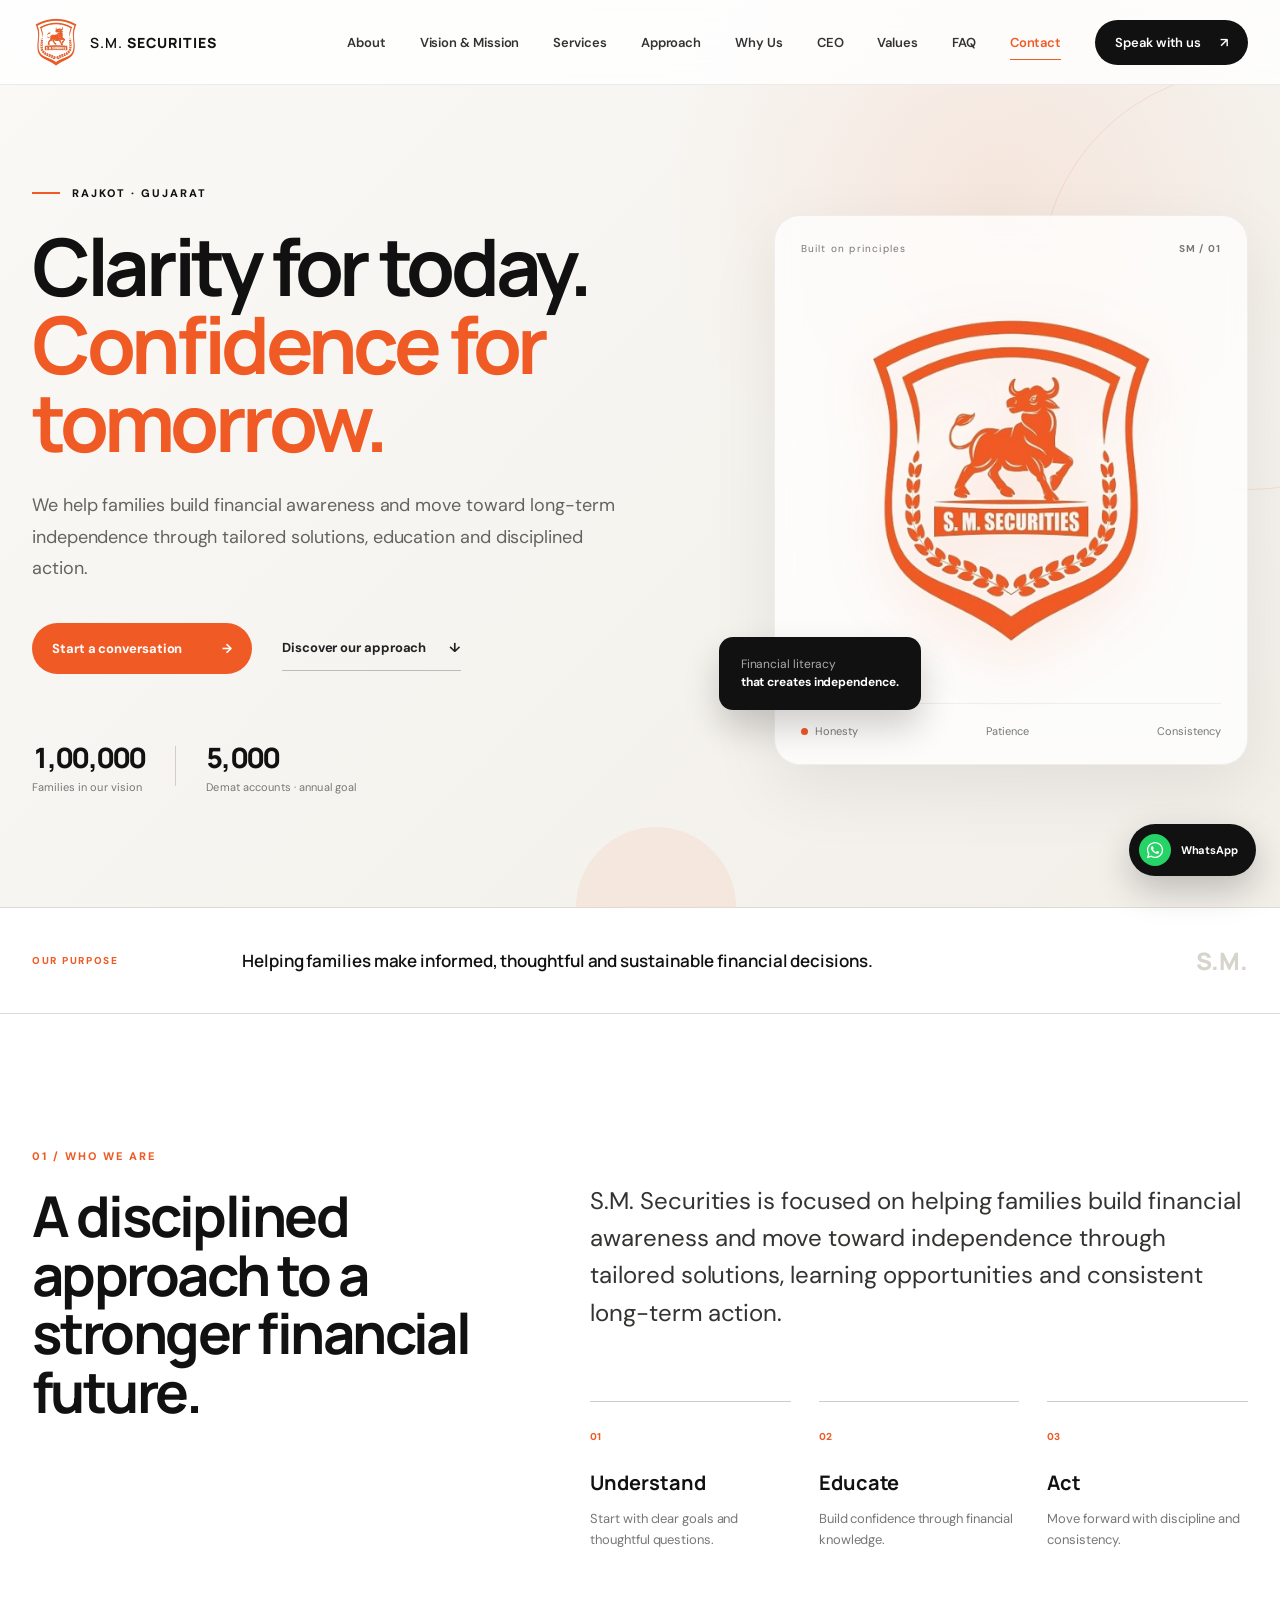
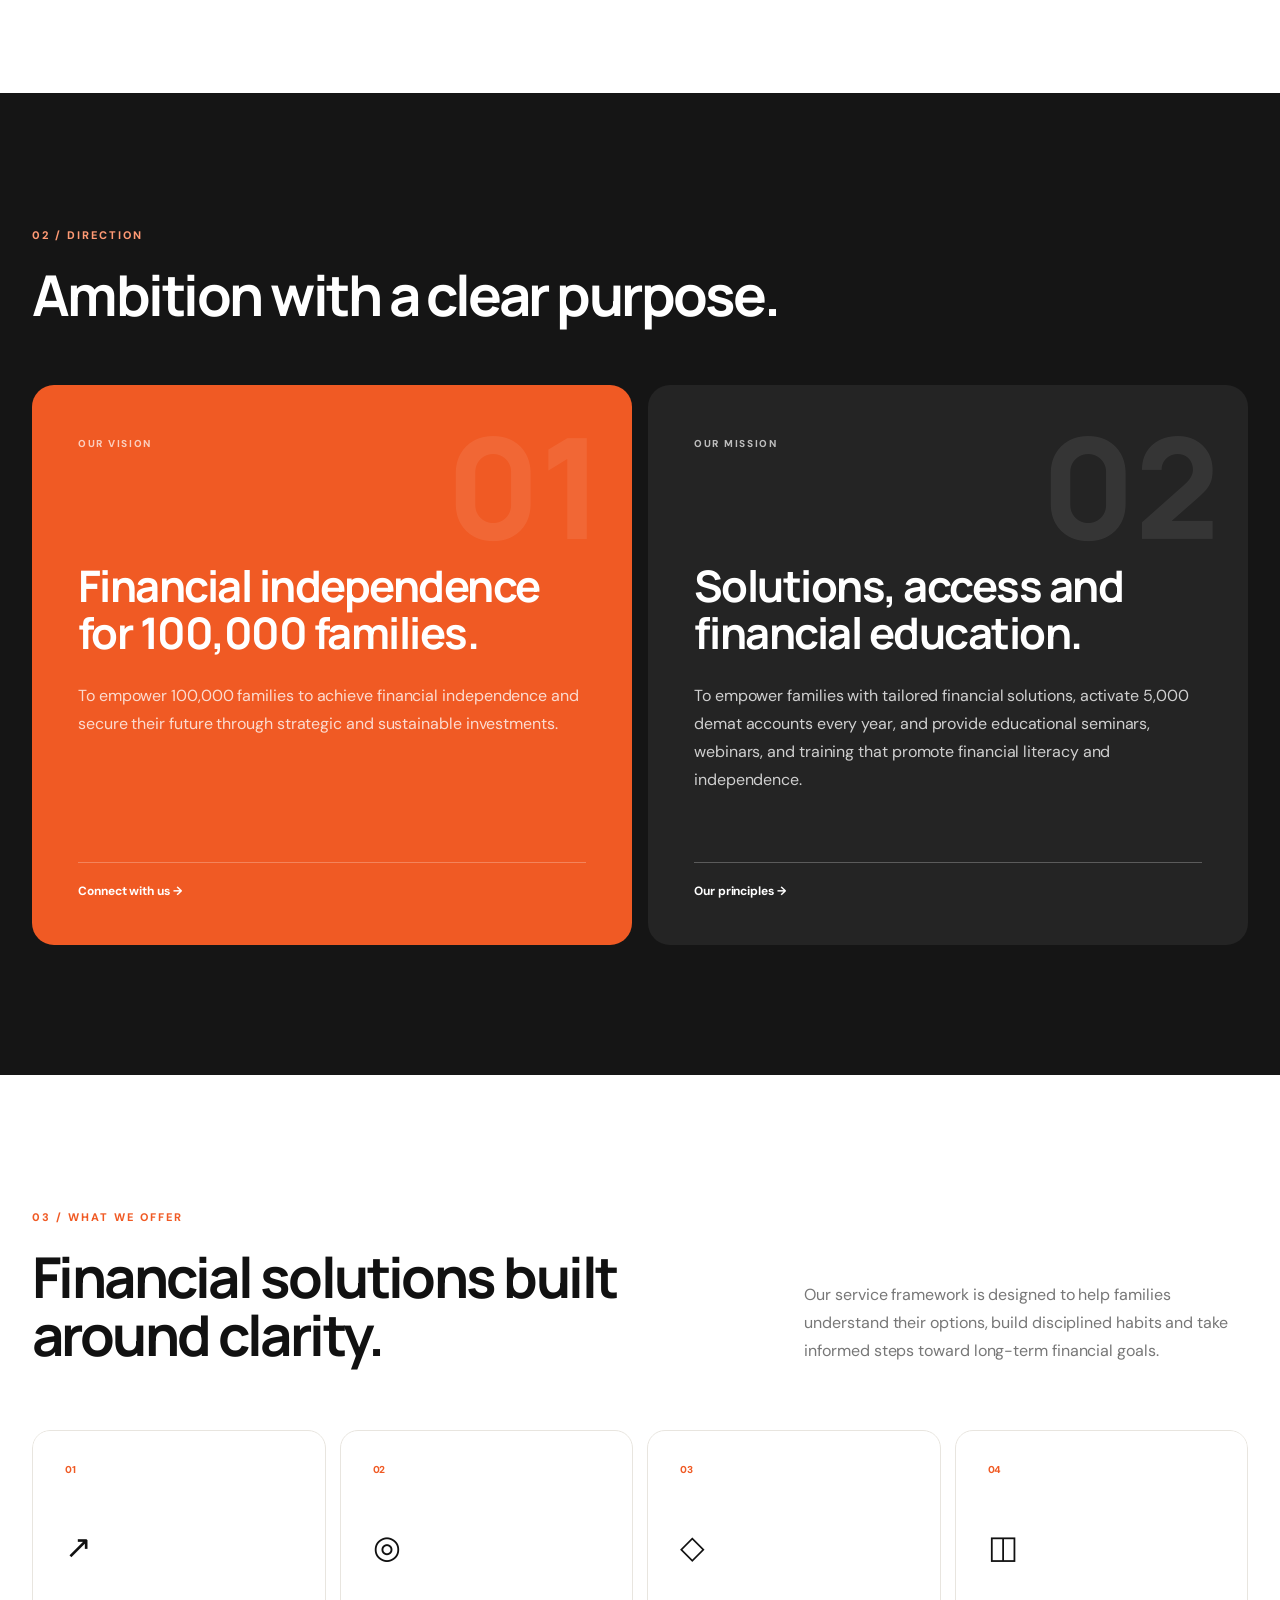
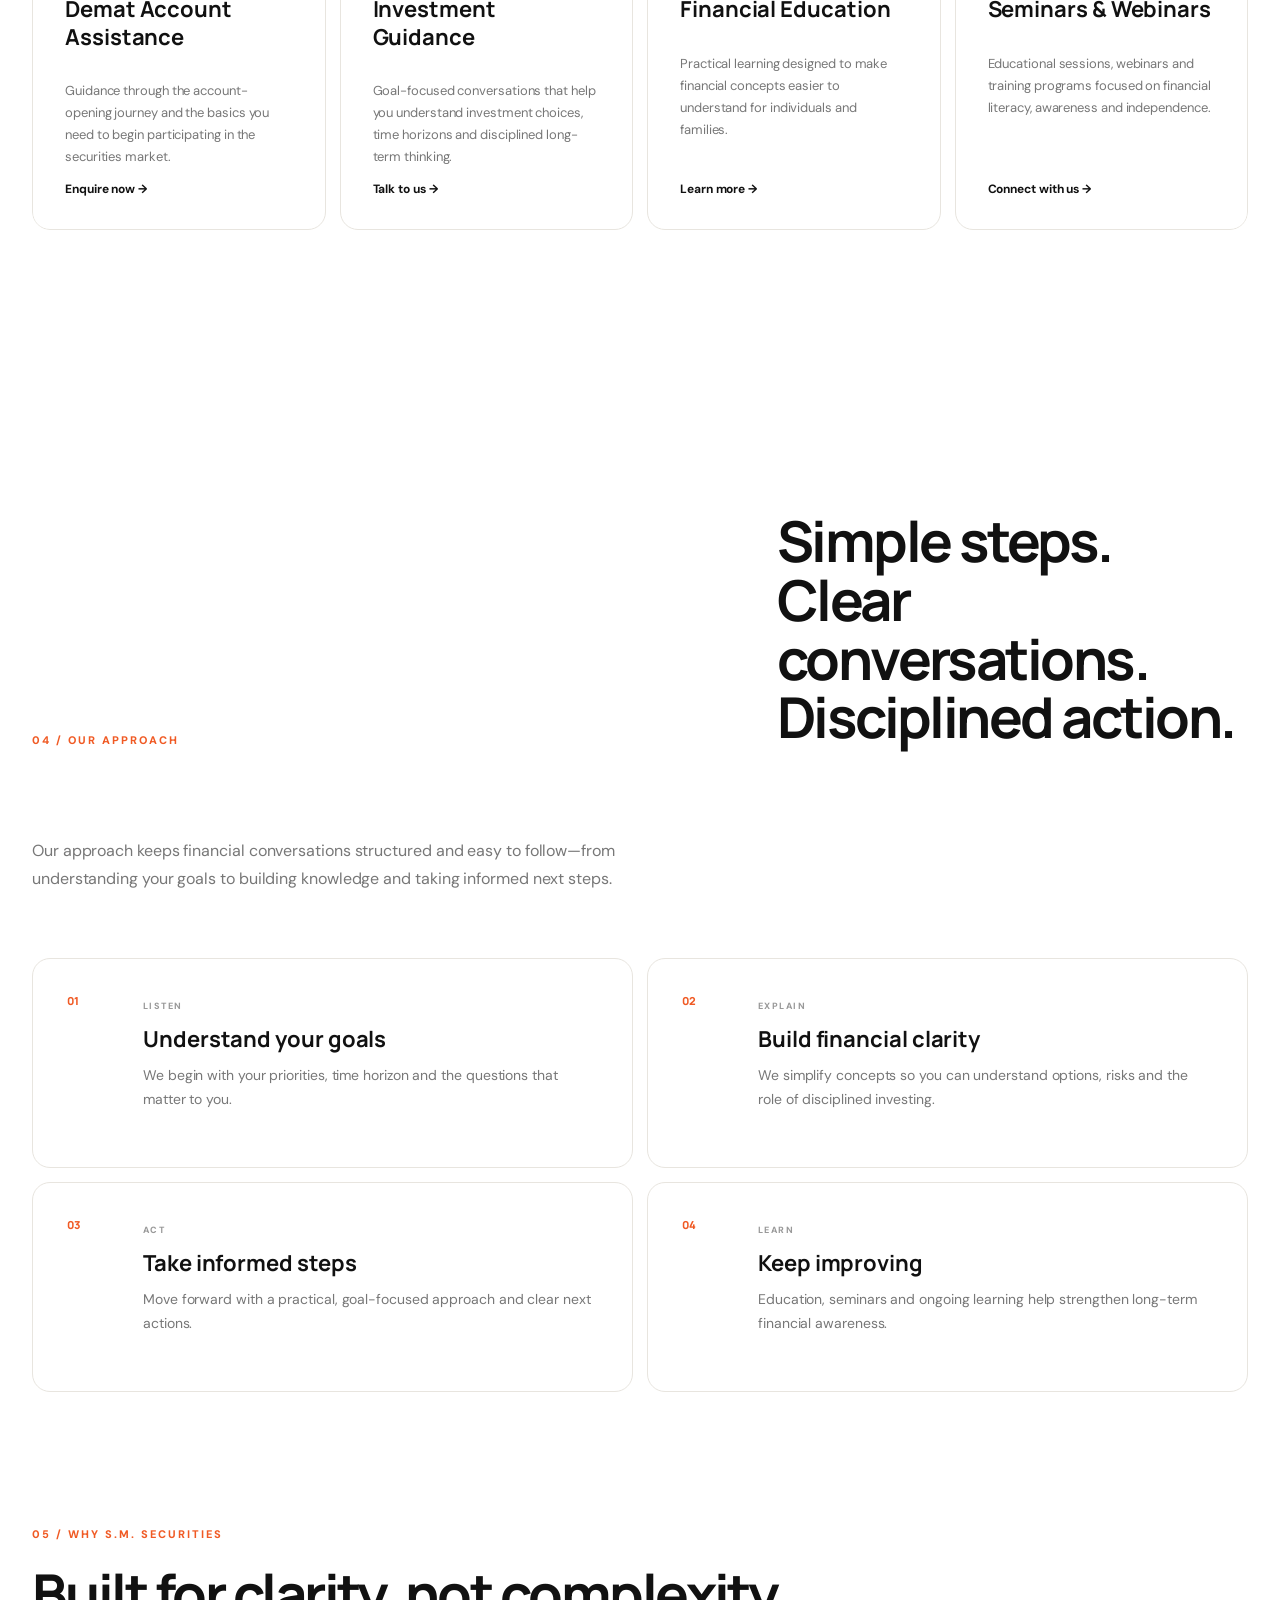
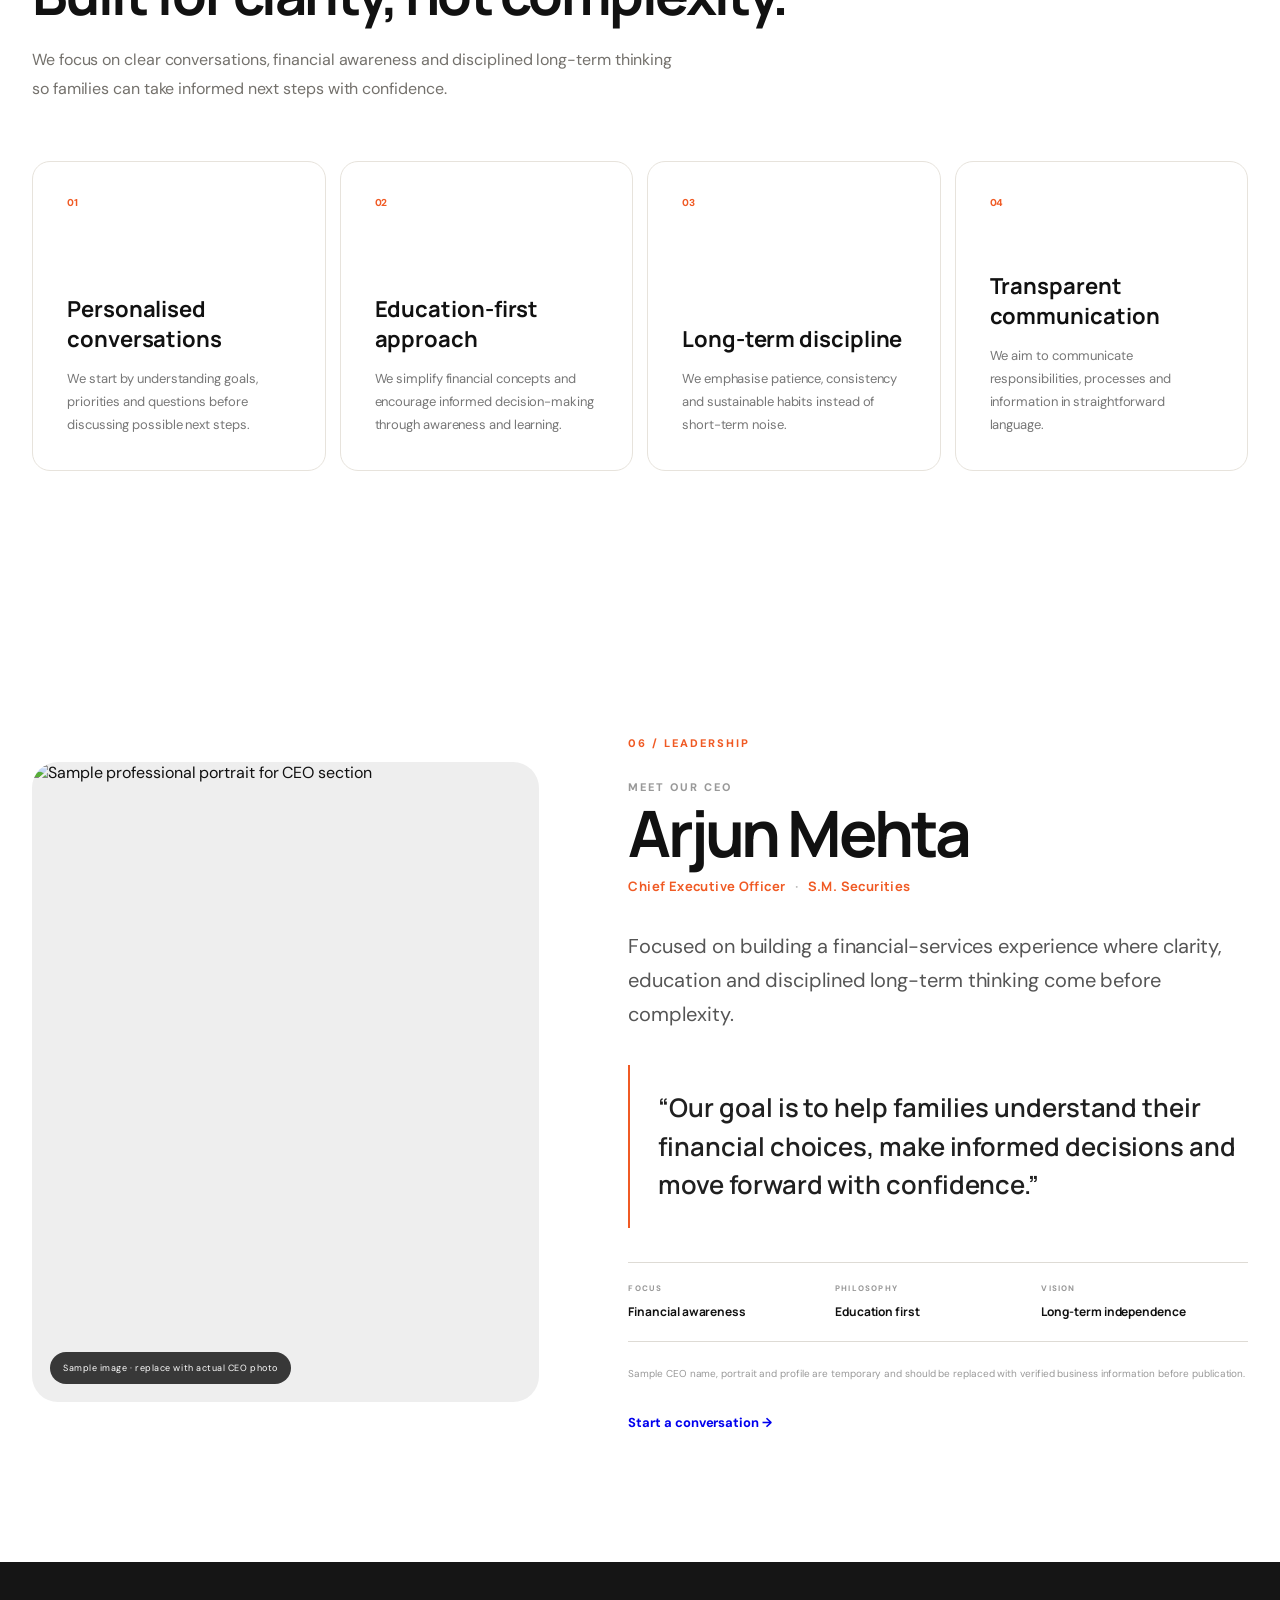
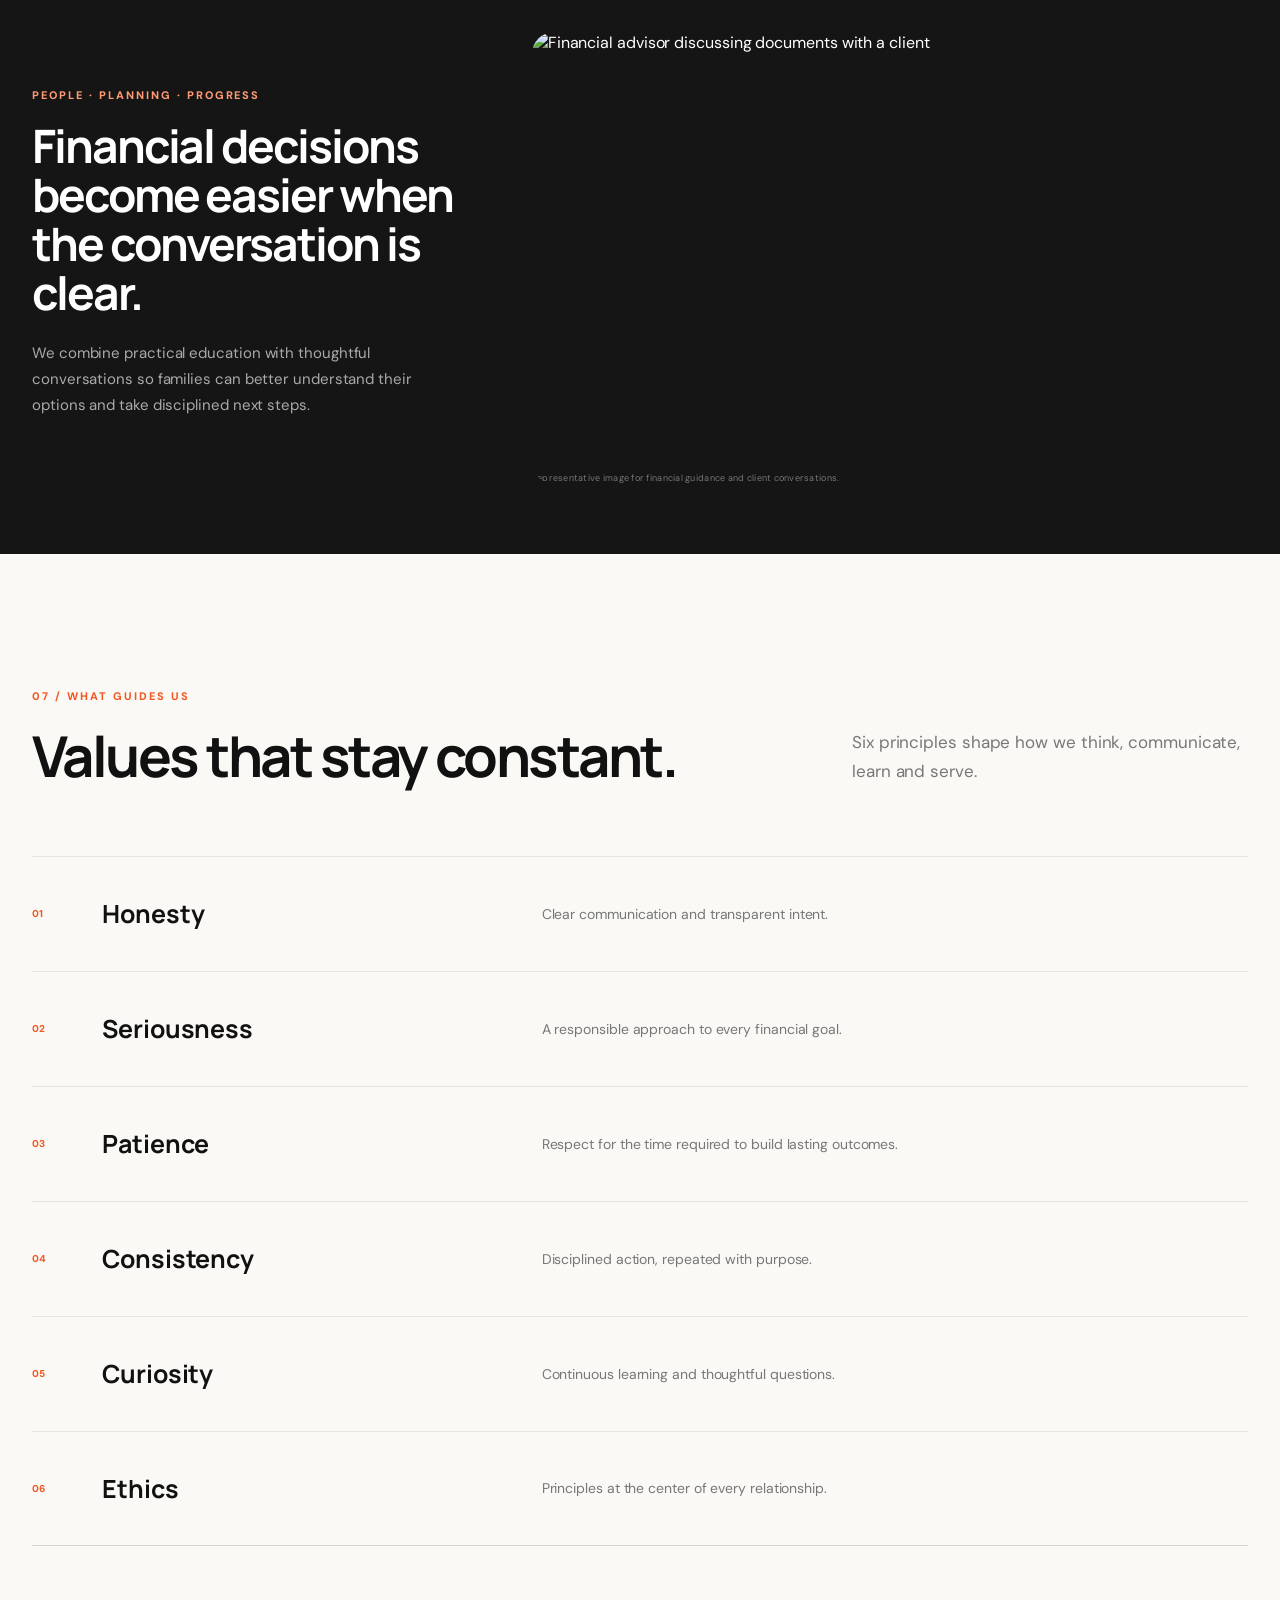
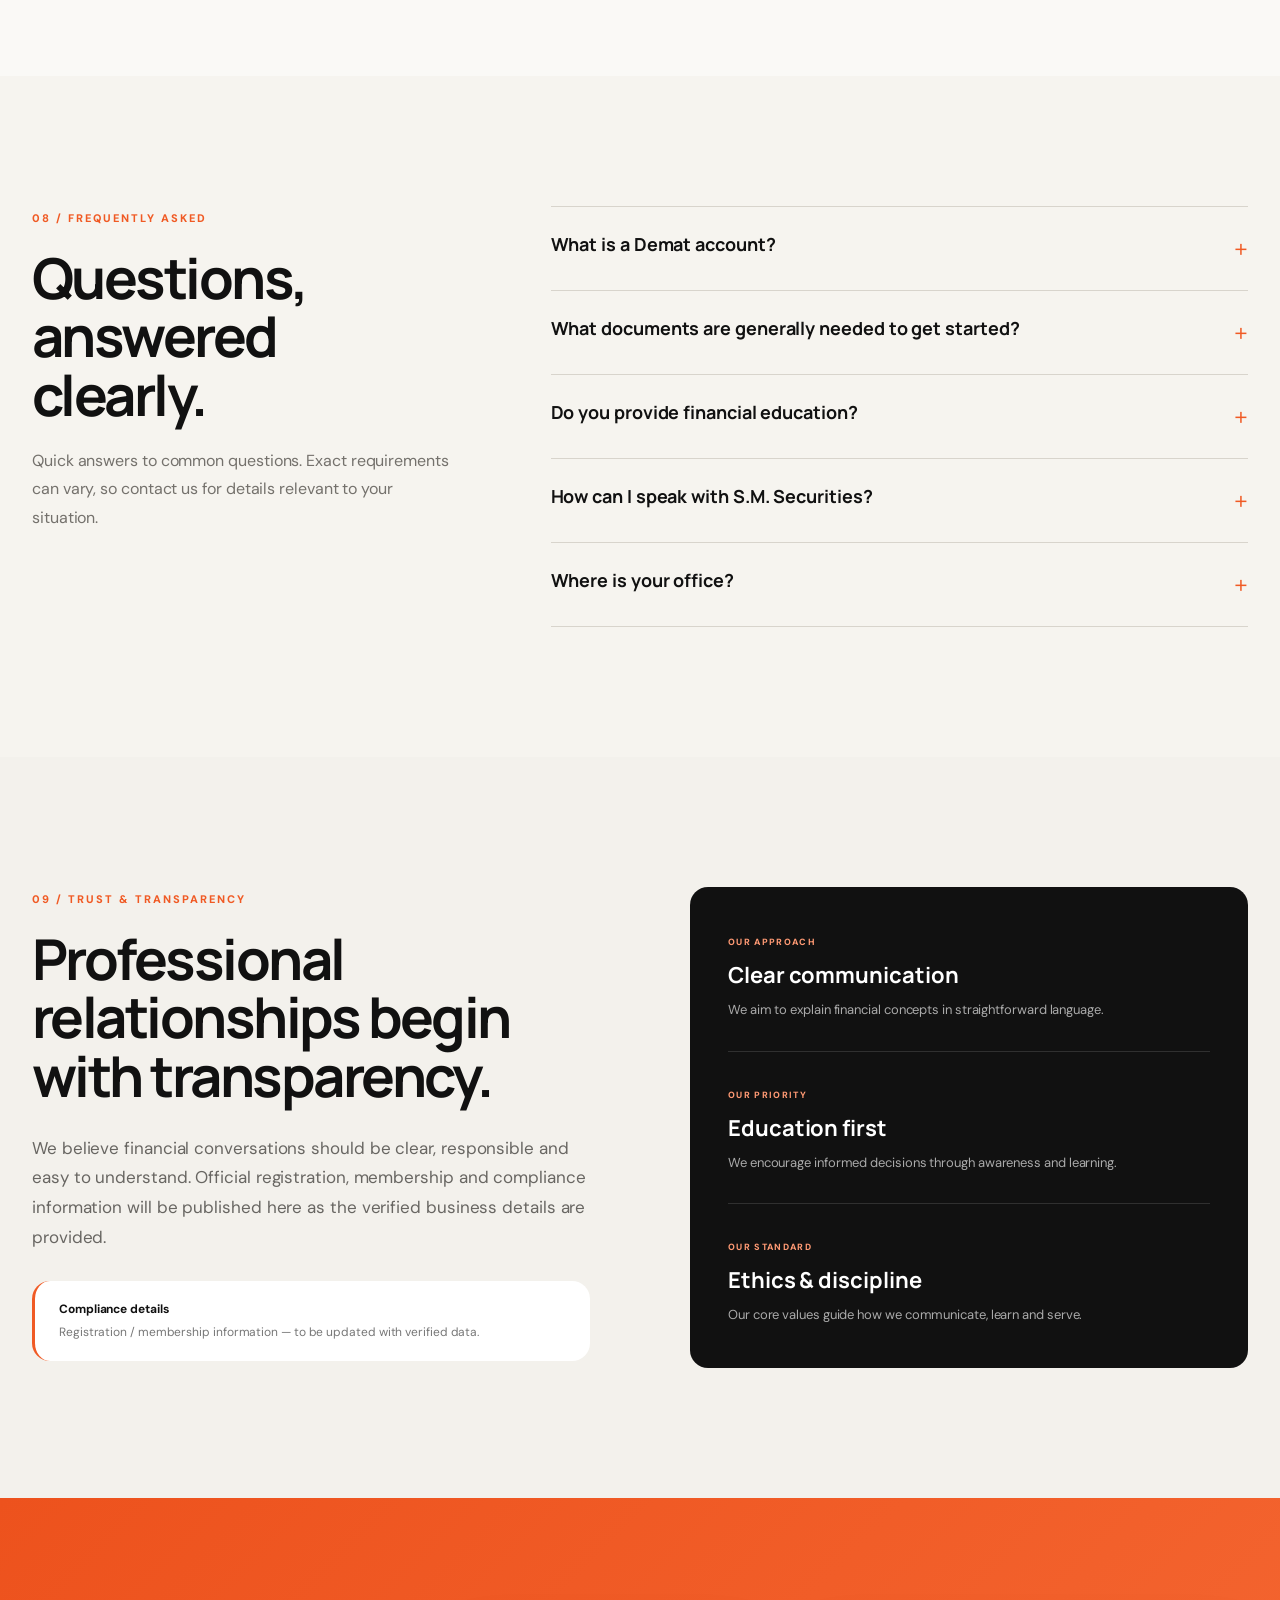
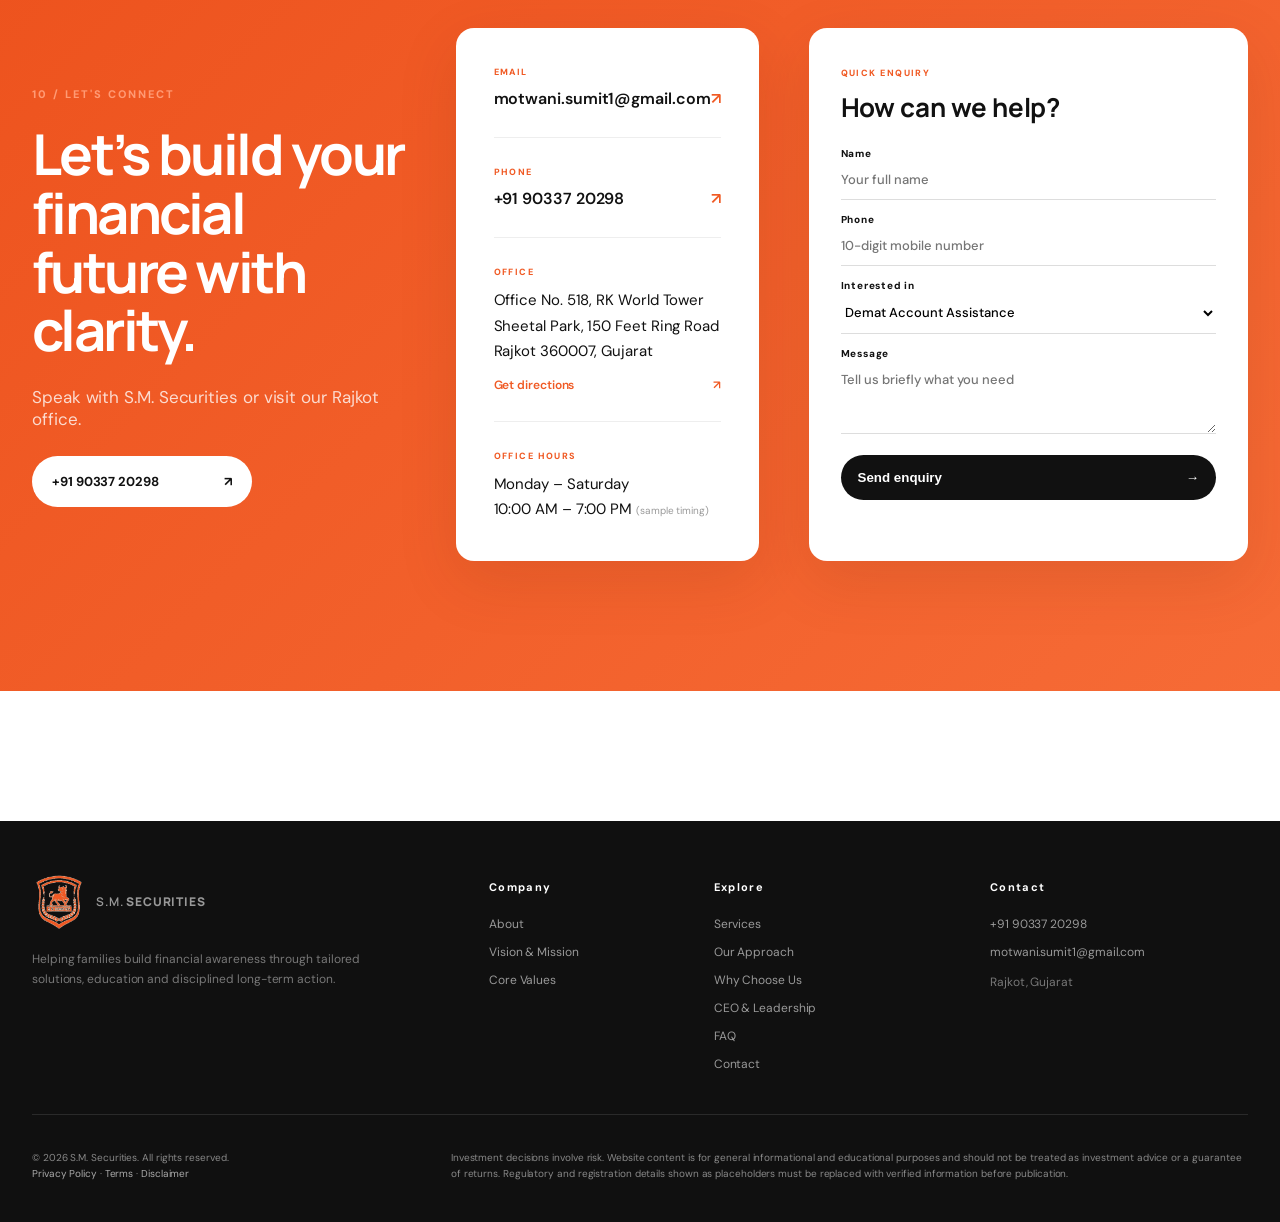
==== commit 2e8aa8da: "Add files via upload" ====
--- a/index.html
+++ b/index.html
@@ -1,6 +1,6 @@
-<!doctype html><html lang="en"><head><meta charset="utf-8"><meta name="viewport" content="width=device-width,initial-scale=1"><meta name="description" content="S.M. Securities — empowering families through financial solutions, education and disciplined long-term investing."><title>S.M. Securities | Financial Guidance & Education in Rajkot</title><meta name="robots" content="index,follow"><meta name="theme-color" content="#f05a24"><meta property="og:type" content="website"><meta property="og:title" content="S.M. Securities | Clarity for today. Confidence for tomorrow."><meta property="og:description" content="Financial solutions, demat account assistance and financial education for families in Rajkot, Gujarat."><meta property="og:image" content="./assets/logo-transparent.png"><meta name="twitter:card" content="summary"><link rel="icon" type="image/png" href="./assets/favicon.png"><script type="application/ld+json">{"@context":"https://schema.org","@type":"FinancialService","name":"S.M. Securities","description":"Financial solutions, demat account assistance and financial education.","telephone":"+91 9033720298","email":"motwani.sumit1@gmail.com","address":{"@type":"PostalAddress","streetAddress":"Office No. 518, RK World Tower, Sheetal Park, 150 Feet Ring Road","addressLocality":"Rajkot","addressRegion":"Gujarat","postalCode":"360007","addressCountry":"IN"}}</script><link rel="preconnect" href="https://fonts.googleapis.com"><link rel="preconnect" href="https://fonts.gstatic.com" crossorigin><link href="https://fonts.googleapis.com/css2?family=DM+Sans:wght@400;500;600;700&family=Manrope:wght@600;700;800&display=swap" rel="stylesheet"><link rel="stylesheet" href="styles.css"></head><body><div class="page-progress" aria-hidden="true"><span></span></div>
-<header class="header" id="top"><div class="container nav"><a class="brand" href="#top"><img src="./assets/logo-transparent.png" alt="S.M. Securities logo"><span>S.M. <b>SECURITIES</b></span></a><button class="menu" aria-label="Toggle menu" aria-expanded="false"><span></span><span></span></button><nav class="links"><a href="#about">About</a><a href="#vision">Vision & Mission</a><a href="#services">Services</a><a href="#process">Approach</a><a href="#why">Why Us</a><a href="#ceo">CEO</a><a href="#values">Values</a><a href="#faq">FAQ</a><a href="#contact">Contact</a><a class="navBtn" href="tel:+919033720298">Speak with us <i>↗</i></a></nav></div></header>
-<main><section class="hero"><div class="orb o1"></div><div class="orb o2"></div><div class="container heroGrid"><div class="heroCopy reveal"><div class="kicker"><span></span> RAJKOT · GUJARAT</div><h1>Clarity for today.<br><em>Confidence for tomorrow.</em></h1><p>We help families build financial awareness and move toward long-term independence through tailored solutions, education and disciplined action.</p><div class="actions"><a class="btn primary" href="#contact">Start a conversation <span>→</span></a><a class="textBtn" href="#about">Discover our approach <span>↓</span></a></div><div class="proof"><div><strong class="counter" data-target="100000">0</strong><small>Families in our vision</small></div><div class="line"></div><div><strong class="counter" data-target="5000">0</strong><small>Demat accounts · annual goal</small></div></div></div><div class="heroVisual reveal"><div class="visualCard"><div class="visualTop"><span>Built on principles</span><b>SM / 01</b></div><img src="./assets/logo-transparent.png" alt="S.M. Securities"><div class="visualBottom"><div><span class="pulse"></span>Honesty</div><div>Patience</div><div>Consistency</div></div></div><div class="floatTag">Financial literacy<br><b>that creates independence.</b></div></div></div></section>
+<!doctype html><html lang="en"><head><meta charset="utf-8"><meta name="viewport" content="width=device-width,initial-scale=1"><meta name="description" content="S.M. Securities — empowering families through financial solutions, education and disciplined long-term investing."><title>S.M. Securities | Financial Guidance & Education in Rajkot</title><meta name="robots" content="index,follow"><meta name="theme-color" content="#f05a24"><meta property="og:type" content="website"><meta property="og:title" content="S.M. Securities | Clarity for today. Confidence for tomorrow."><meta property="og:description" content="Financial solutions, demat account assistance and financial education for families in Rajkot, Gujarat."><meta property="og:image" content="./logo-transparent.png"><meta name="twitter:card" content="summary"><link rel="icon" type="image/png" href="./favicon.png"><script type="application/ld+json">{"@context":"https://schema.org","@type":"FinancialService","name":"S.M. Securities","description":"Financial solutions, demat account assistance and financial education.","telephone":"+91 9033720298","email":"motwani.sumit1@gmail.com","address":{"@type":"PostalAddress","streetAddress":"Office No. 518, RK World Tower, Sheetal Park, 150 Feet Ring Road","addressLocality":"Rajkot","addressRegion":"Gujarat","postalCode":"360007","addressCountry":"IN"}}</script><link rel="preconnect" href="https://fonts.googleapis.com"><link rel="preconnect" href="https://fonts.gstatic.com" crossorigin><link href="https://fonts.googleapis.com/css2?family=DM+Sans:wght@400;500;600;700&family=Manrope:wght@600;700;800&display=swap" rel="stylesheet"><link rel="stylesheet" href="styles.css"></head><body><div class="page-progress" aria-hidden="true"><span></span></div>
+<header class="header" id="top"><div class="container nav"><a class="brand" href="#top"><img src="./logo-transparent.png" alt="S.M. Securities logo"><span>S.M. <b>SECURITIES</b></span></a><button class="menu" aria-label="Toggle menu" aria-expanded="false"><span></span><span></span></button><nav class="links"><a href="#about">About</a><a href="#vision">Vision & Mission</a><a href="#services">Services</a><a href="#process">Approach</a><a href="#why">Why Us</a><a href="#ceo">CEO</a><a href="#values">Values</a><a href="#faq">FAQ</a><a href="#contact">Contact</a><a class="navBtn" href="tel:+919033720298">Speak with us <i>↗</i></a></nav></div></header>
+<main><section class="hero"><div class="orb o1"></div><div class="orb o2"></div><div class="container heroGrid"><div class="heroCopy reveal"><div class="kicker"><span></span> RAJKOT · GUJARAT</div><h1>Clarity for today.<br><em>Confidence for tomorrow.</em></h1><p>We help families build financial awareness and move toward long-term independence through tailored solutions, education and disciplined action.</p><div class="actions"><a class="btn primary" href="#contact">Start a conversation <span>→</span></a><a class="textBtn" href="#about">Discover our approach <span>↓</span></a></div><div class="proof"><div><strong class="counter" data-target="100000">0</strong><small>Families in our vision</small></div><div class="line"></div><div><strong class="counter" data-target="5000">0</strong><small>Demat accounts · annual goal</small></div></div></div><div class="heroVisual reveal"><div class="visualCard"><div class="visualTop"><span>Built on principles</span><b>SM / 01</b></div><img src="./logo-transparent.png" alt="S.M. Securities"><div class="visualBottom"><div><span class="pulse"></span>Honesty</div><div>Patience</div><div>Consistency</div></div></div><div class="floatTag">Financial literacy<br><b>that creates independence.</b></div></div></div></section>
 <section class="trust"><div class="container trustRow"><span>OUR PURPOSE</span><p>Helping families make informed, thoughtful and sustainable financial decisions.</p><span class="mark">S.M.</span></div></section>
 <section class="about section" id="about"><div class="container split"><div class="sticky reveal"><span class="label">01 / WHO WE ARE</span><h2>A disciplined approach to a stronger financial future.</h2></div><div class="aboutBody reveal"><p class="large">S.M. Securities is focused on helping families build financial awareness and move toward independence through tailored solutions, learning opportunities and consistent long-term action.</p><div class="principles"><div><span>01</span><h3>Understand</h3><p>Start with clear goals and thoughtful questions.</p></div><div><span>02</span><h3>Educate</h3><p>Build confidence through financial knowledge.</p></div><div><span>03</span><h3>Act</h3><p>Move forward with discipline and consistency.</p></div></div></div></div></section>
 <section class="vision section" id="vision"><div class="container"><div class="sectionHead reveal"><span class="label light">02 / DIRECTION</span><h2>Ambition with a clear purpose.</h2></div><div class="statementGrid"><article class="statement orange reveal"><div class="num">01</div><div><span>OUR VISION</span><h3>Financial independence for 100,000 families.</h3><p>To empower 100,000 families to achieve financial independence and secure their future through strategic and sustainable investments.</p></div><a href="#contact">Connect with us →</a></article><article class="statement black reveal"><div class="num">02</div><div><span>OUR MISSION</span><h3>Solutions, access and financial education.</h3><p>To empower families with tailored financial solutions, activate 5,000 demat accounts every year, and provide educational seminars, webinars, and training that promote financial literacy and independence.</p></div><a href="#values">Our principles →</a></article></div></div></section>
@@ -14,4 +14,4 @@
 
 <section class="faq section" id="faq"><div class="container faqGrid"><div class="faqIntro reveal"><span class="label">08 / FREQUENTLY ASKED</span><h2>Questions, answered clearly.</h2><p>Quick answers to common questions. Exact requirements can vary, so contact us for details relevant to your situation.</p></div><div class="accordion reveal"><details><summary>What is a Demat account?<span>+</span></summary><p>A Demat account holds eligible securities in electronic form. We can help explain the account-opening journey and basic requirements.</p></details><details><summary>What documents are generally needed to get started?<span>+</span></summary><p>Identity, address, PAN, bank and other KYC-related information may be required. Final requirements depend on the applicable onboarding process.</p></details><details><summary>Do you provide financial education?<span>+</span></summary><p>Yes. Our mission includes seminars, webinars and training designed to improve financial literacy and awareness.</p></details><details><summary>How can I speak with S.M. Securities?<span>+</span></summary><p>Call +91 90337 20298, send an email, use the WhatsApp button or submit the enquiry form on this page.</p></details><details><summary>Where is your office?<span>+</span></summary><p>Office No. 518, RK World Tower, Sheetal Park, 150 Feet Ring Road, Rajkot 360007, Gujarat.</p></details></div></div></section><section class="trustSection section" id="trust"><div class="container trustGrid"><div class="trustCopy reveal"><span class="label">09 / TRUST & TRANSPARENCY</span><h2>Professional relationships begin with transparency.</h2><p>We believe financial conversations should be clear, responsible and easy to understand. Official registration, membership and compliance information will be published here as the verified business details are provided.</p><div class="trustNote"><b>Compliance details</b><span>Registration / membership information — to be updated with verified data.</span></div></div><div class="trustCards reveal"><div><small>OUR APPROACH</small><strong>Clear communication</strong><p>We aim to explain financial concepts in straightforward language.</p></div><div><small>OUR PRIORITY</small><strong>Education first</strong><p>We encourage informed decisions through awareness and learning.</p></div><div><small>OUR STANDARD</small><strong>Ethics & discipline</strong><p>Our core values guide how we communicate, learn and serve.</p></div></div></div></section>
 <section class="contact section" id="contact"><div class="container contactGrid"><div class="contactCopy reveal"><span class="label light">10 / LET'S CONNECT</span><h2>Let’s build your financial future with clarity.</h2><p>Speak with S.M. Securities or visit our Rajkot office.</p><a class="btn white" href="tel:+919033720298">+91 90337 20298 <span>↗</span></a></div><div class="contactCard reveal"><div><small>EMAIL</small><a href="mailto:motwani.sumit1@gmail.com">motwani.sumit1@gmail.com <span>↗</span></a></div><div><small>PHONE</small><a href="tel:+919033720298">+91 90337 20298 <span>↗</span></a></div><div><small>OFFICE</small><p>Office No. 518, RK World Tower<br>Sheetal Park, 150 Feet Ring Road<br>Rajkot 360007, Gujarat</p><a class="directionLink" href="https://www.google.com/maps/search/?api=1&query=RK+World+Tower+Sheetal+Park+150+Feet+Ring+Road+Rajkot+360007" target="_blank" rel="noopener">Get directions <span>↗</span></a></div><div><small>OFFICE HOURS</small><p>Monday – Saturday<br>10:00 AM – 7:00 PM <em class="placeholder">(sample timing)</em></p></div></div><form class="enquiryForm reveal" id="enquiryForm"><div class="formHead"><small>QUICK ENQUIRY</small><h3>How can we help?</h3></div><label>Name<input name="name" type="text" placeholder="Your full name" autocomplete="name" minlength="2" required></label><label>Phone<input name="phone" type="tel" placeholder="10-digit mobile number" autocomplete="tel" inputmode="numeric" pattern="[6-9][0-9]{9}" maxlength="10" required></label><label>Interested in<select name="interest"><option>Demat Account Assistance</option><option>Investment Guidance</option><option>Financial Education</option><option>Seminars & Webinars</option><option>Other enquiry</option></select></label><label>Message<textarea name="message" rows="3" placeholder="Tell us briefly what you need"></textarea></label><button class="formSubmit" type="submit">Send enquiry <span>→</span></button><p class="formStatus" aria-live="polite"></p></form></div></section></main>
-<footer><div class="container corporateFooter"><div class="footerAbout"><a class="brand inverse" href="#top"><img src="./assets/logo-transparent.png" alt=""><span>S.M. <b>SECURITIES</b></span></a><p>Helping families build financial awareness through tailored solutions, education and disciplined long-term action.</p></div><div><h4>Company</h4><a href="#about">About</a><a href="#vision">Vision & Mission</a><a href="#values">Core Values</a></div><div><h4>Explore</h4><a href="#services">Services</a><a href="#process">Our Approach</a><a href="#why">Why Choose Us</a><a href="#ceo">CEO & Leadership</a><a href="#faq">FAQ</a><a href="#contact">Contact</a></div><div><h4>Contact</h4><a href="tel:+919033720298">+91 90337 20298</a><a href="mailto:motwani.sumit1@gmail.com">motwani.sumit1@gmail.com</a><p>Rajkot, Gujarat</p></div></div><div class="container legal"><p>© <span id="year"></span> S.M. Securities. All rights reserved.<br><a href="privacy.html">Privacy Policy</a> · <a href="terms.html">Terms</a> · <a href="disclaimer.html">Disclaimer</a></p><p>Investment decisions involve risk. Website content is for general informational and educational purposes and should not be treated as investment advice or a guarantee of returns. Regulatory and registration details shown as placeholders must be replaced with verified information before publication.</p></div></footer><script src="script.js"></script><a class="whatsappFloat" href="https://wa.me/919033720298?text=Hello%20S.M.%20Securities%2C%20I%20would%20like%20to%20know%20more%20about%20your%20services." target="_blank" rel="noopener" aria-label="Chat with S.M. Securities on WhatsApp"><span class="waIcon" aria-hidden="true"><svg viewBox="0 0 32 32" role="img" focusable="false"><path fill="currentColor" d="M16.04 3C8.87 3 3.05 8.78 3.05 15.91c0 2.28.6 4.5 1.74 6.45L3 29l6.83-1.78a13.02 13.02 0 0 0 6.2 1.58h.01c7.16 0 12.99-5.79 12.99-12.91C29.03 8.78 23.2 3 16.04 3Zm0 23.62h-.01a10.83 10.83 0 0 1-5.52-1.5l-.4-.24-4.05 1.06 1.08-3.93-.26-.4a10.69 10.69 0 0 1-1.65-5.7c0-5.93 4.85-10.75 10.82-10.75 5.96 0 10.81 4.82 10.81 10.75 0 5.92-4.85 10.71-10.82 10.71Zm5.93-8.03c-.32-.16-1.92-.94-2.22-1.05-.3-.11-.51-.16-.73.16-.22.32-.84 1.05-1.03 1.26-.19.22-.38.24-.7.08-.33-.16-1.37-.5-2.61-1.6a9.74 9.74 0 0 1-1.81-2.24c-.19-.32-.02-.5.14-.66.15-.15.33-.38.49-.57.16-.19.22-.32.33-.54.11-.21.05-.4-.03-.56-.08-.16-.73-1.75-1-2.4-.26-.63-.53-.55-.73-.56h-.62c-.22 0-.57.08-.87.4-.3.32-1.14 1.1-1.14 2.69s1.17 3.12 1.33 3.34c.16.21 2.3 3.49 5.57 4.89.78.33 1.39.53 1.86.68.78.24 1.49.21 2.05.13.63-.09 1.92-.78 2.19-1.53.27-.76.27-1.4.19-1.54-.08-.13-.3-.21-.62-.37Z"/></svg></span><b>WhatsApp</b></a></body></html>
+<footer><div class="container corporateFooter"><div class="footerAbout"><a class="brand inverse" href="#top"><img src="./logo-transparent.png" alt=""><span>S.M. <b>SECURITIES</b></span></a><p>Helping families build financial awareness through tailored solutions, education and disciplined long-term action.</p></div><div><h4>Company</h4><a href="#about">About</a><a href="#vision">Vision & Mission</a><a href="#values">Core Values</a></div><div><h4>Explore</h4><a href="#services">Services</a><a href="#process">Our Approach</a><a href="#why">Why Choose Us</a><a href="#ceo">CEO & Leadership</a><a href="#faq">FAQ</a><a href="#contact">Contact</a></div><div><h4>Contact</h4><a href="tel:+919033720298">+91 90337 20298</a><a href="mailto:motwani.sumit1@gmail.com">motwani.sumit1@gmail.com</a><p>Rajkot, Gujarat</p></div></div><div class="container legal"><p>© <span id="year"></span> S.M. Securities. All rights reserved.<br><a href="privacy.html">Privacy Policy</a> · <a href="terms.html">Terms</a> · <a href="disclaimer.html">Disclaimer</a></p><p>Investment decisions involve risk. Website content is for general informational and educational purposes and should not be treated as investment advice or a guarantee of returns. Regulatory and registration details shown as placeholders must be replaced with verified information before publication.</p></div></footer><script src="script.js"></script><a class="whatsappFloat" href="https://wa.me/919033720298?text=Hello%20S.M.%20Securities%2C%20I%20would%20like%20to%20know%20more%20about%20your%20services." target="_blank" rel="noopener" aria-label="Chat with S.M. Securities on WhatsApp"><span class="waIcon" aria-hidden="true"><svg viewBox="0 0 32 32" role="img" focusable="false"><path fill="currentColor" d="M16.04 3C8.87 3 3.05 8.78 3.05 15.91c0 2.28.6 4.5 1.74 6.45L3 29l6.83-1.78a13.02 13.02 0 0 0 6.2 1.58h.01c7.16 0 12.99-5.79 12.99-12.91C29.03 8.78 23.2 3 16.04 3Zm0 23.62h-.01a10.83 10.83 0 0 1-5.52-1.5l-.4-.24-4.05 1.06 1.08-3.93-.26-.4a10.69 10.69 0 0 1-1.65-5.7c0-5.93 4.85-10.75 10.82-10.75 5.96 0 10.81 4.82 10.81 10.75 0 5.92-4.85 10.71-10.82 10.71Zm5.93-8.03c-.32-.16-1.92-.94-2.22-1.05-.3-.11-.51-.16-.73.16-.22.32-.84 1.05-1.03 1.26-.19.22-.38.24-.7.08-.33-.16-1.37-.5-2.61-1.6a9.74 9.74 0 0 1-1.81-2.24c-.19-.32-.02-.5.14-.66.15-.15.33-.38.49-.57.16-.19.22-.32.33-.54.11-.21.05-.4-.03-.56-.08-.16-.73-1.75-1-2.4-.26-.63-.53-.55-.73-.56h-.62c-.22 0-.57.08-.87.4-.3.32-1.14 1.1-1.14 2.69s1.17 3.12 1.33 3.34c.16.21 2.3 3.49 5.57 4.89.78.33 1.39.53 1.86.68.78.24 1.49.21 2.05.13.63-.09 1.92-.78 2.19-1.53.27-.76.27-1.4.19-1.54-.08-.13-.3-.21-.62-.37Z"/></svg></span><b>WhatsApp</b></a></body></html>
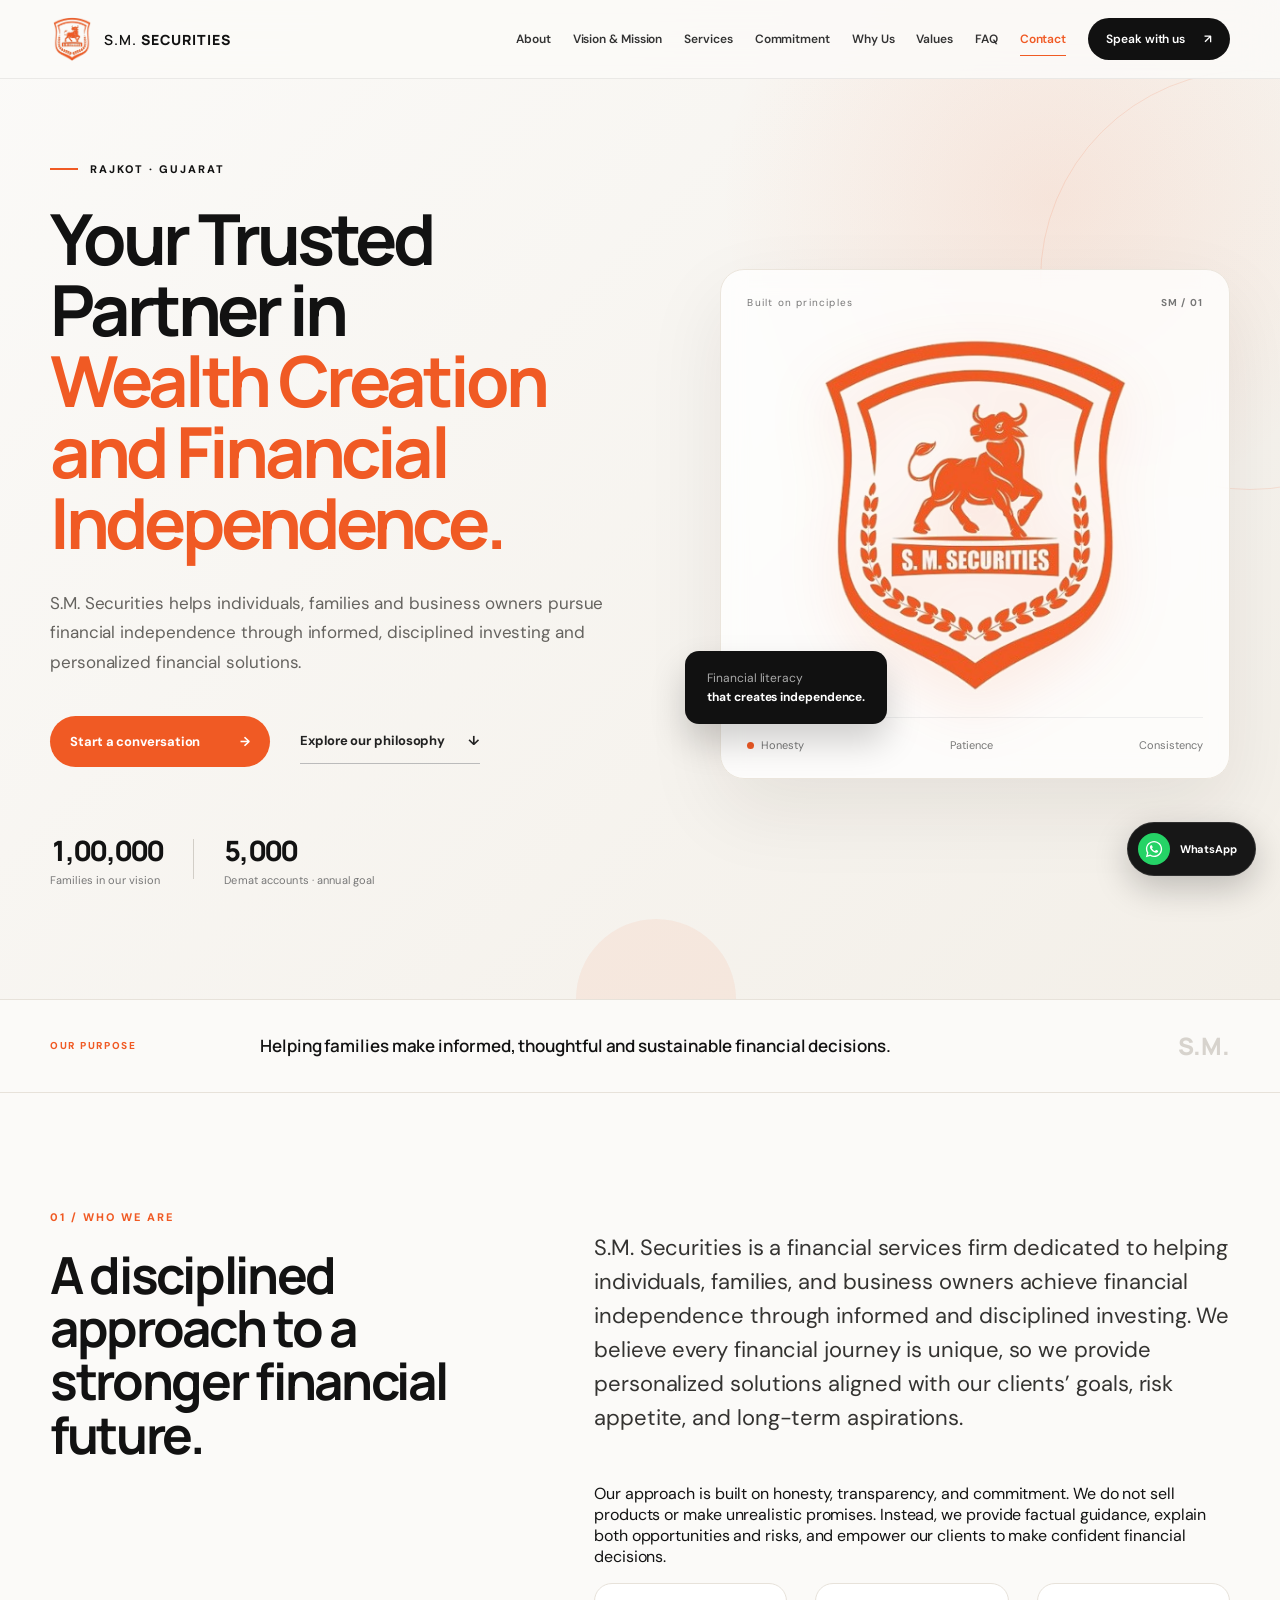
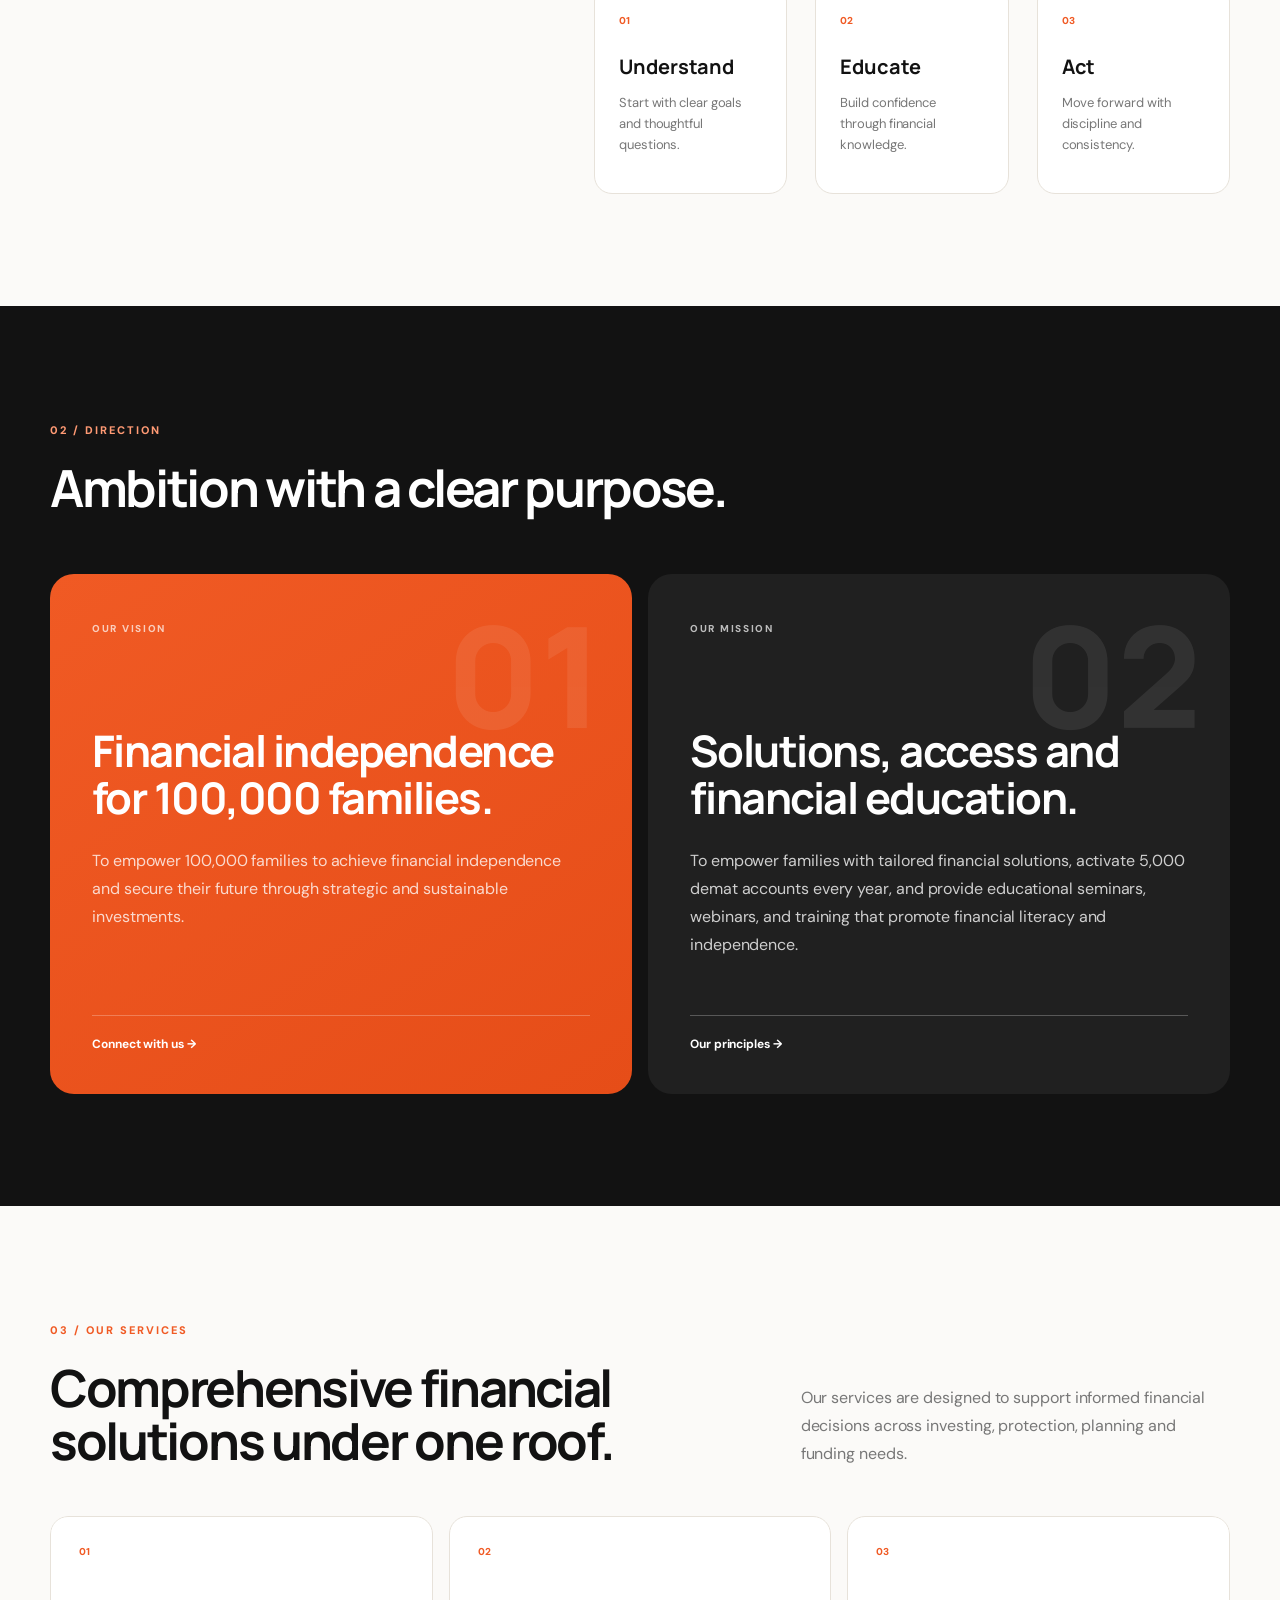
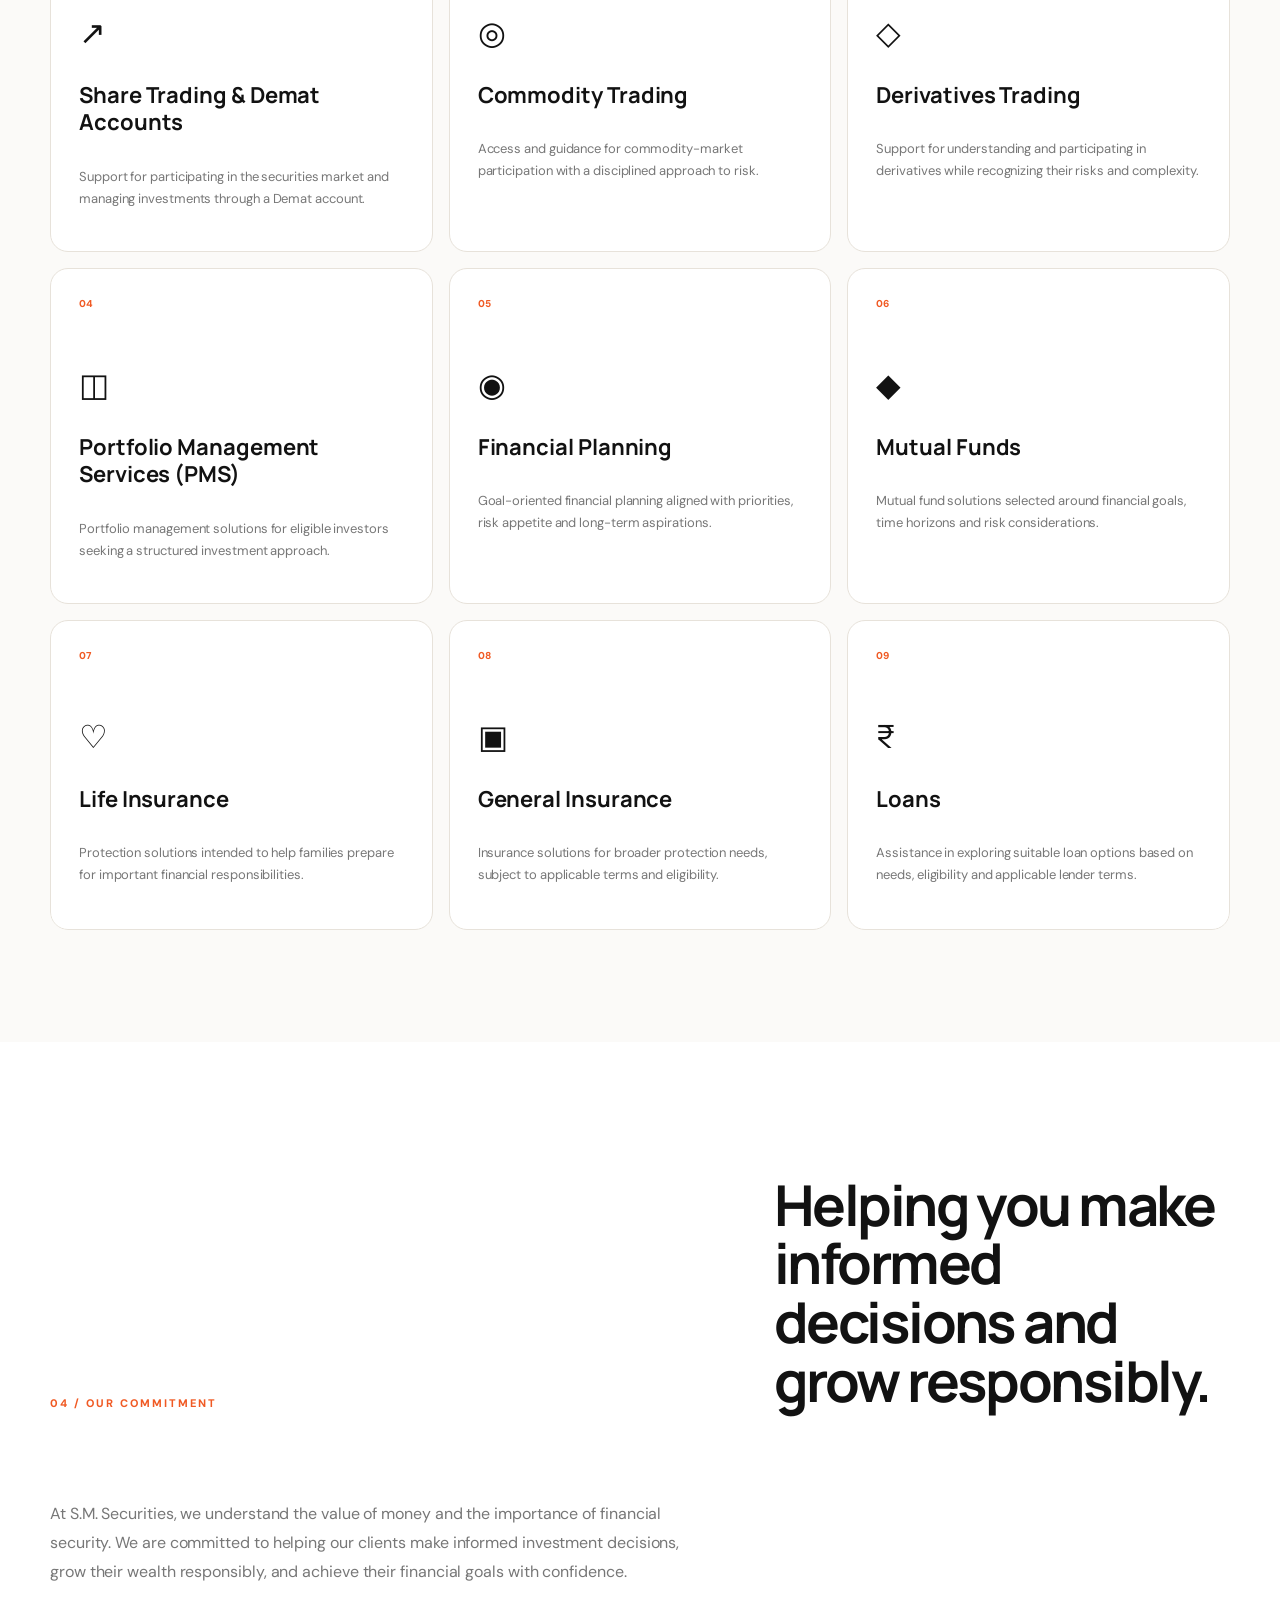
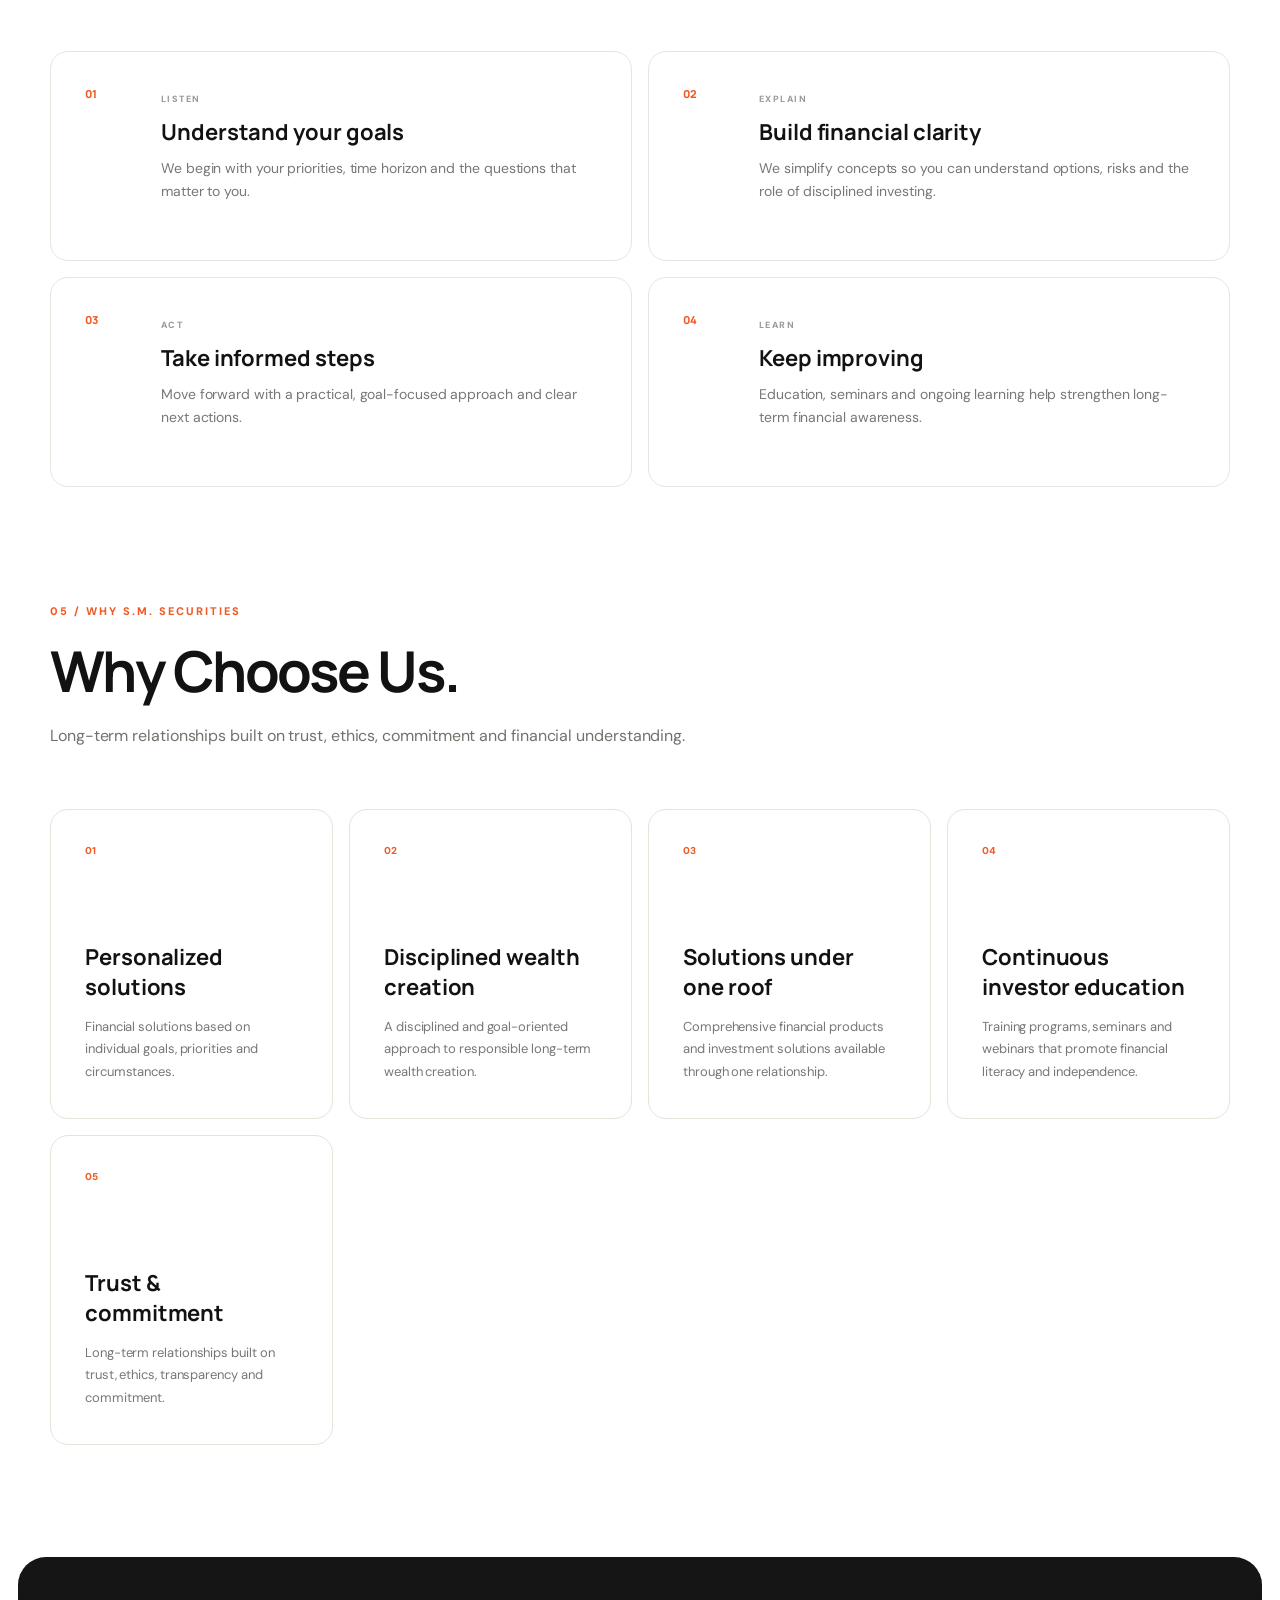
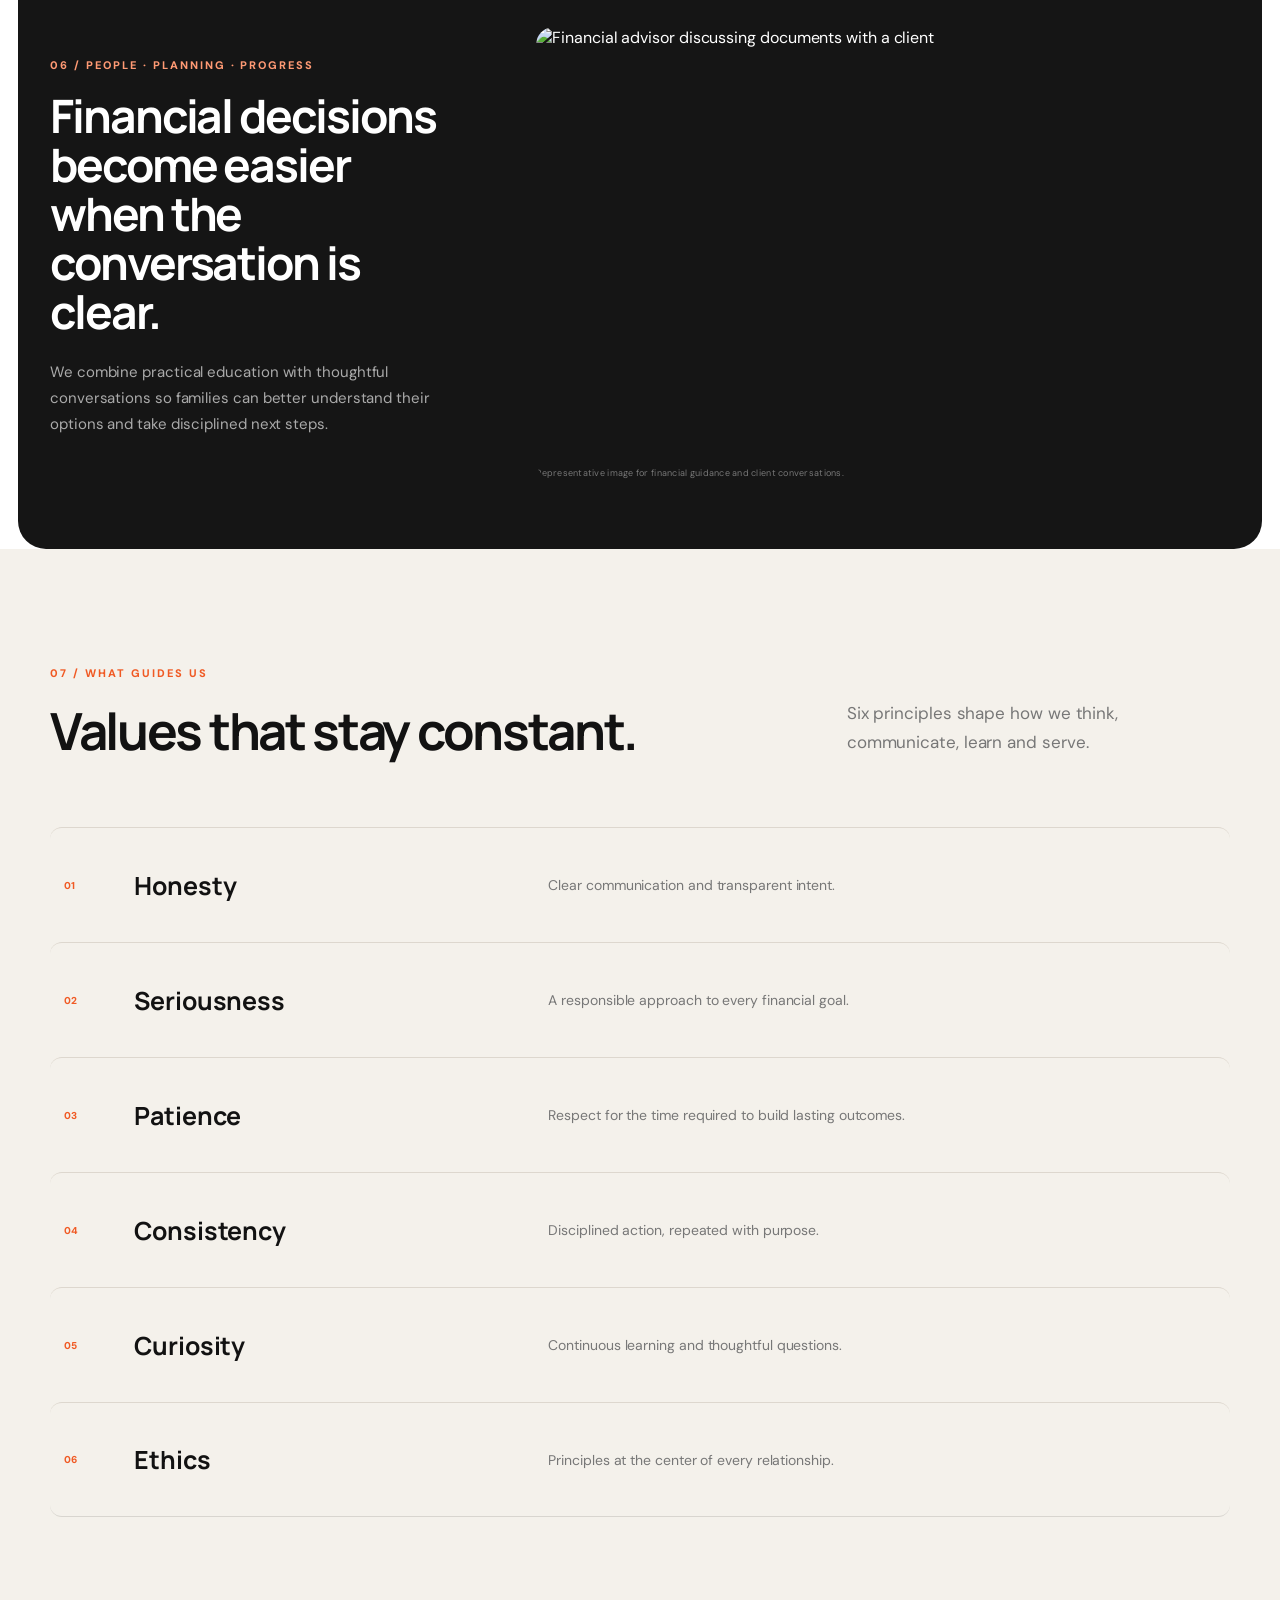
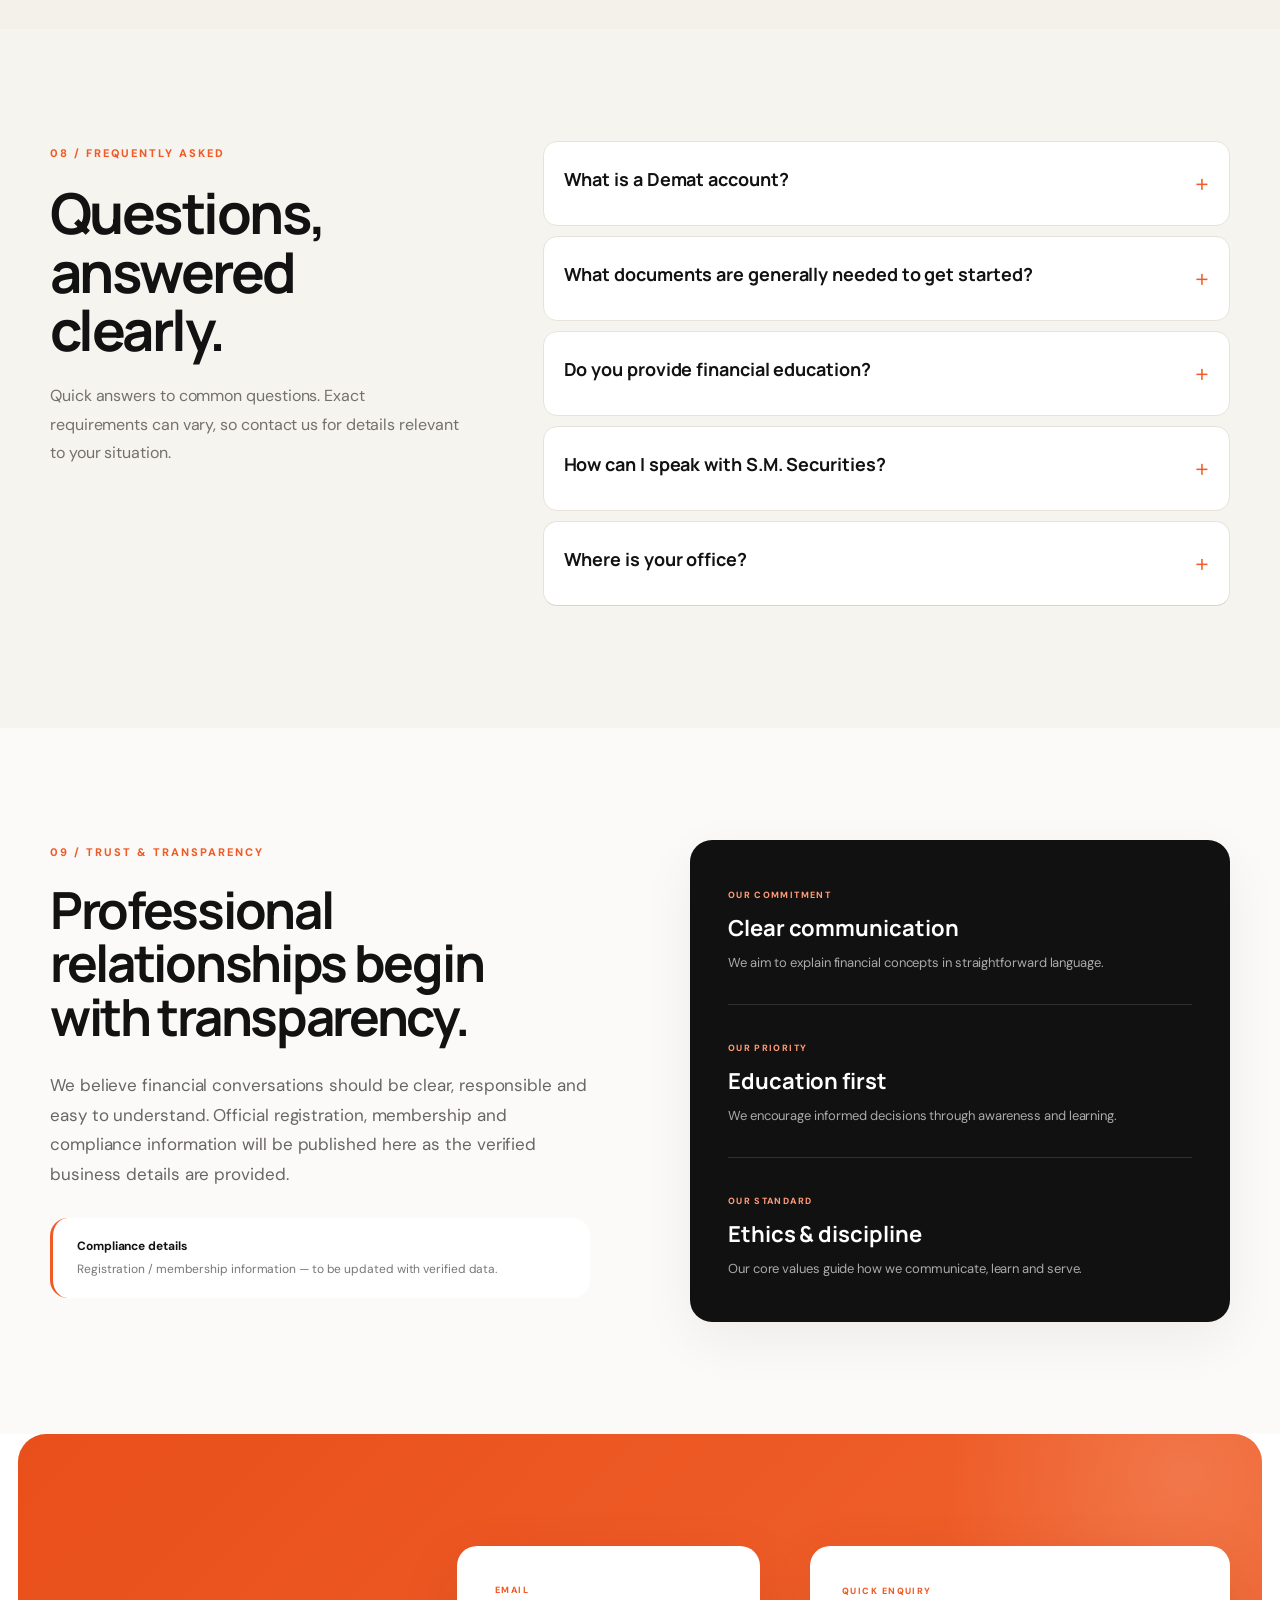
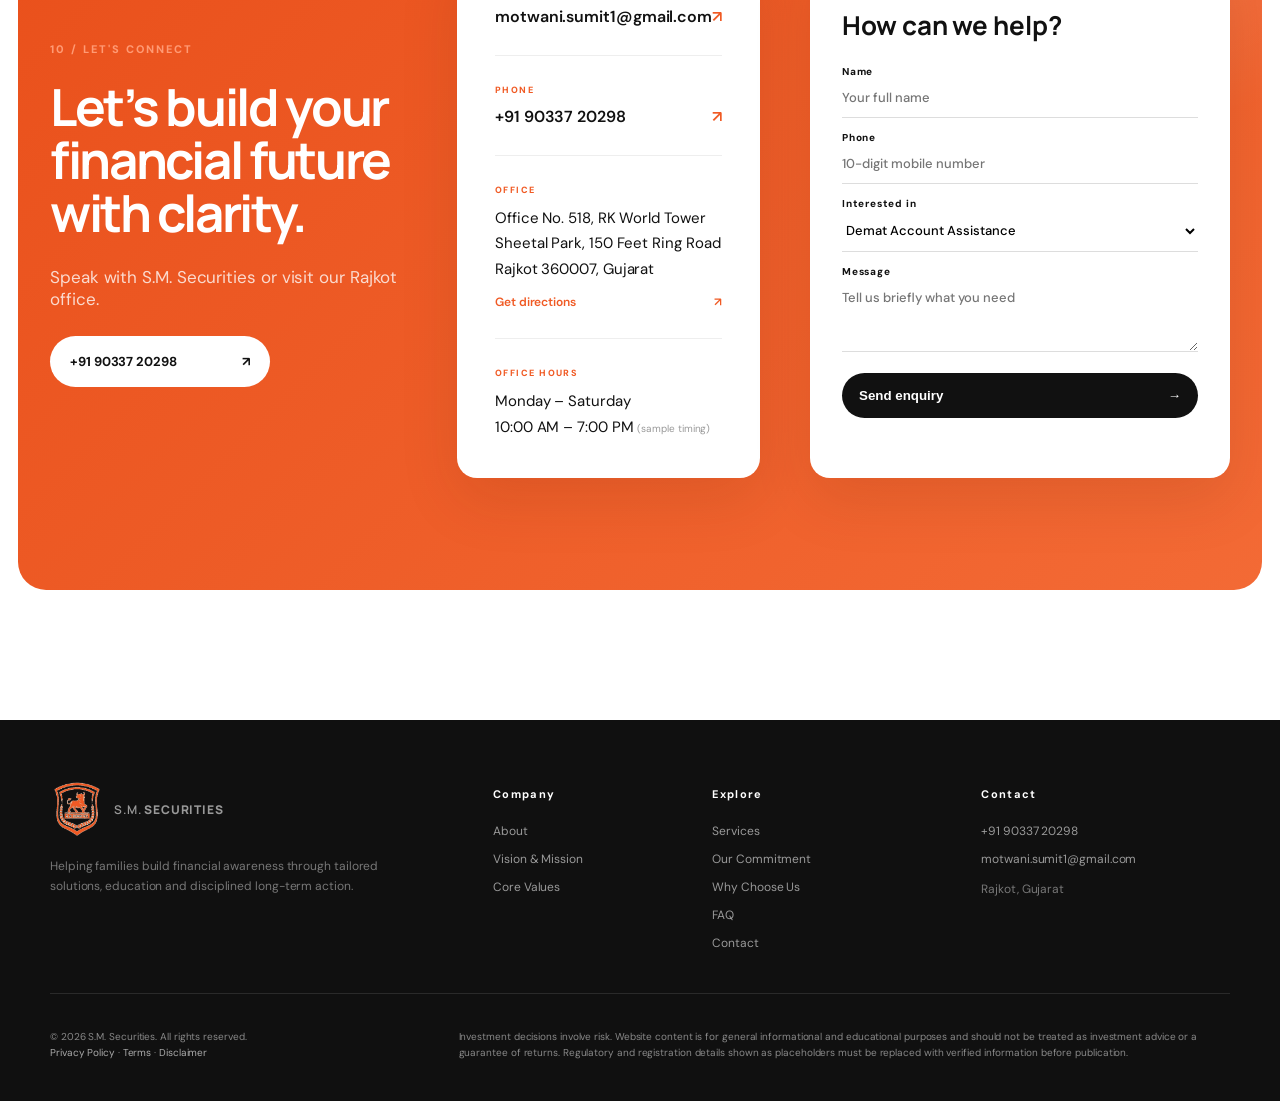
==== commit d406ffe2: "Add files via upload" ====
--- a/index.html
+++ b/index.html
@@ -1,17 +1,16 @@
 <!doctype html><html lang="en"><head><meta charset="utf-8"><meta name="viewport" content="width=device-width,initial-scale=1"><meta name="description" content="S.M. Securities — empowering families through financial solutions, education and disciplined long-term investing."><title>S.M. Securities | Financial Guidance & Education in Rajkot</title><meta name="robots" content="index,follow"><meta name="theme-color" content="#f05a24"><meta property="og:type" content="website"><meta property="og:title" content="S.M. Securities | Clarity for today. Confidence for tomorrow."><meta property="og:description" content="Financial solutions, demat account assistance and financial education for families in Rajkot, Gujarat."><meta property="og:image" content="./logo-transparent.png"><meta name="twitter:card" content="summary"><link rel="icon" type="image/png" href="./favicon.png"><script type="application/ld+json">{"@context":"https://schema.org","@type":"FinancialService","name":"S.M. Securities","description":"Financial solutions, demat account assistance and financial education.","telephone":"+91 9033720298","email":"motwani.sumit1@gmail.com","address":{"@type":"PostalAddress","streetAddress":"Office No. 518, RK World Tower, Sheetal Park, 150 Feet Ring Road","addressLocality":"Rajkot","addressRegion":"Gujarat","postalCode":"360007","addressCountry":"IN"}}</script><link rel="preconnect" href="https://fonts.googleapis.com"><link rel="preconnect" href="https://fonts.gstatic.com" crossorigin><link href="https://fonts.googleapis.com/css2?family=DM+Sans:wght@400;500;600;700&family=Manrope:wght@600;700;800&display=swap" rel="stylesheet"><link rel="stylesheet" href="styles.css"></head><body><div class="page-progress" aria-hidden="true"><span></span></div>
-<header class="header" id="top"><div class="container nav"><a class="brand" href="#top"><img src="./logo-transparent.png" alt="S.M. Securities logo"><span>S.M. <b>SECURITIES</b></span></a><button class="menu" aria-label="Toggle menu" aria-expanded="false"><span></span><span></span></button><nav class="links"><a href="#about">About</a><a href="#vision">Vision & Mission</a><a href="#services">Services</a><a href="#process">Approach</a><a href="#why">Why Us</a><a href="#ceo">CEO</a><a href="#values">Values</a><a href="#faq">FAQ</a><a href="#contact">Contact</a><a class="navBtn" href="tel:+919033720298">Speak with us <i>↗</i></a></nav></div></header>
-<main><section class="hero"><div class="orb o1"></div><div class="orb o2"></div><div class="container heroGrid"><div class="heroCopy reveal"><div class="kicker"><span></span> RAJKOT · GUJARAT</div><h1>Clarity for today.<br><em>Confidence for tomorrow.</em></h1><p>We help families build financial awareness and move toward long-term independence through tailored solutions, education and disciplined action.</p><div class="actions"><a class="btn primary" href="#contact">Start a conversation <span>→</span></a><a class="textBtn" href="#about">Discover our approach <span>↓</span></a></div><div class="proof"><div><strong class="counter" data-target="100000">0</strong><small>Families in our vision</small></div><div class="line"></div><div><strong class="counter" data-target="5000">0</strong><small>Demat accounts · annual goal</small></div></div></div><div class="heroVisual reveal"><div class="visualCard"><div class="visualTop"><span>Built on principles</span><b>SM / 01</b></div><img src="./logo-transparent.png" alt="S.M. Securities"><div class="visualBottom"><div><span class="pulse"></span>Honesty</div><div>Patience</div><div>Consistency</div></div></div><div class="floatTag">Financial literacy<br><b>that creates independence.</b></div></div></div></section>
+<header class="header" id="top"><div class="container nav"><a class="brand" href="#top"><img src="./logo-transparent.png" alt="S.M. Securities logo"><span>S.M. <b>SECURITIES</b></span></a><button class="menu" aria-label="Toggle menu" aria-expanded="false"><span></span><span></span></button><nav class="links"><a href="#about">About</a><a href="#vision">Vision & Mission</a><a href="#services">Services</a><a href="#process">Commitment</a><a href="#why">Why Us</a><a href="#values">Values</a><a href="#faq">FAQ</a><a href="#contact">Contact</a><a class="navBtn" href="tel:+919033720298">Speak with us <i>↗</i></a></nav></div></header>
+<main><section class="hero"><div class="orb o1"></div><div class="orb o2"></div><div class="container heroGrid"><div class="heroCopy reveal"><div class="kicker"><span></span> RAJKOT · GUJARAT</div><h1>Your Trusted Partner in<br><em>Wealth Creation and Financial Independence.</em></h1><p>S.M. Securities helps individuals, families and business owners pursue financial independence through informed, disciplined investing and personalized financial solutions.</p><div class="actions"><a class="btn primary" href="#contact">Start a conversation <span>→</span></a><a class="textBtn" href="#about">Explore our philosophy <span>↓</span></a></div><div class="proof"><div><strong class="counter" data-target="100000">0</strong><small>Families in our vision</small></div><div class="line"></div><div><strong class="counter" data-target="5000">0</strong><small>Demat accounts · annual goal</small></div></div></div><div class="heroVisual reveal"><div class="visualCard"><div class="visualTop"><span>Built on principles</span><b>SM / 01</b></div><img src="./logo-transparent.png" alt="S.M. Securities"><div class="visualBottom"><div><span class="pulse"></span>Honesty</div><div>Patience</div><div>Consistency</div></div></div><div class="floatTag">Financial literacy<br><b>that creates independence.</b></div></div></div></section>
 <section class="trust"><div class="container trustRow"><span>OUR PURPOSE</span><p>Helping families make informed, thoughtful and sustainable financial decisions.</p><span class="mark">S.M.</span></div></section>
-<section class="about section" id="about"><div class="container split"><div class="sticky reveal"><span class="label">01 / WHO WE ARE</span><h2>A disciplined approach to a stronger financial future.</h2></div><div class="aboutBody reveal"><p class="large">S.M. Securities is focused on helping families build financial awareness and move toward independence through tailored solutions, learning opportunities and consistent long-term action.</p><div class="principles"><div><span>01</span><h3>Understand</h3><p>Start with clear goals and thoughtful questions.</p></div><div><span>02</span><h3>Educate</h3><p>Build confidence through financial knowledge.</p></div><div><span>03</span><h3>Act</h3><p>Move forward with discipline and consistency.</p></div></div></div></div></section>
+<section class="about section" id="about"><div class="container split"><div class="sticky reveal"><span class="label">01 / WHO WE ARE</span><h2>A disciplined approach to a stronger financial future.</h2></div><div class="aboutBody reveal"><p class="large">S.M. Securities is a financial services firm dedicated to helping individuals, families, and business owners achieve financial independence through informed and disciplined investing. We believe every financial journey is unique, so we provide personalized solutions aligned with our clients’ goals, risk appetite, and long-term aspirations.</p><p>Our approach is built on honesty, transparency, and commitment. We do not sell products or make unrealistic promises. Instead, we provide factual guidance, explain both opportunities and risks, and empower our clients to make confident financial decisions.</p><div class="principles"><div><span>01</span><h3>Understand</h3><p>Start with clear goals and thoughtful questions.</p></div><div><span>02</span><h3>Educate</h3><p>Build confidence through financial knowledge.</p></div><div><span>03</span><h3>Act</h3><p>Move forward with discipline and consistency.</p></div></div></div></div></section>
 <section class="vision section" id="vision"><div class="container"><div class="sectionHead reveal"><span class="label light">02 / DIRECTION</span><h2>Ambition with a clear purpose.</h2></div><div class="statementGrid"><article class="statement orange reveal"><div class="num">01</div><div><span>OUR VISION</span><h3>Financial independence for 100,000 families.</h3><p>To empower 100,000 families to achieve financial independence and secure their future through strategic and sustainable investments.</p></div><a href="#contact">Connect with us →</a></article><article class="statement black reveal"><div class="num">02</div><div><span>OUR MISSION</span><h3>Solutions, access and financial education.</h3><p>To empower families with tailored financial solutions, activate 5,000 demat accounts every year, and provide educational seminars, webinars, and training that promote financial literacy and independence.</p></div><a href="#values">Our principles →</a></article></div></div></section>
 
-<section class="services section" id="services"><div class="container"><div class="servicesHead reveal"><div><span class="label">03 / WHAT WE OFFER</span><h2>Financial solutions built around clarity.</h2></div><p>Our service framework is designed to help families understand their options, build disciplined habits and take informed steps toward long-term financial goals.</p></div><div class="serviceGrid"><article class="serviceCard reveal"><span>01</span><div class="serviceIcon">↗</div><h3>Demat Account Assistance</h3><p>Guidance through the account-opening journey and the basics you need to begin participating in the securities market.</p><a href="#contact">Enquire now →</a></article><article class="serviceCard reveal"><span>02</span><div class="serviceIcon">◎</div><h3>Investment Guidance</h3><p>Goal-focused conversations that help you understand investment choices, time horizons and disciplined long-term thinking.</p><a href="#contact">Talk to us →</a></article><article class="serviceCard reveal"><span>03</span><div class="serviceIcon">◇</div><h3>Financial Education</h3><p>Practical learning designed to make financial concepts easier to understand for individuals and families.</p><a href="#contact">Learn more →</a></article><article class="serviceCard reveal"><span>04</span><div class="serviceIcon">◫</div><h3>Seminars & Webinars</h3><p>Educational sessions, webinars and training programs focused on financial literacy, awareness and independence.</p><a href="#contact">Connect with us →</a></article></div></div></section>
-<section class="process section" id="process"><div class="container"><div class="processHead reveal"><span class="label">04 / OUR APPROACH</span><h2>Simple steps. Clear conversations. Disciplined action.</h2><p>Our approach keeps financial conversations structured and easy to follow—from understanding your goals to building knowledge and taking informed next steps.</p></div><div class="processGrid"><article class="processStep reveal"><span>01</span><div><small>LISTEN</small><h3>Understand your goals</h3><p>We begin with your priorities, time horizon and the questions that matter to you.</p></div></article><article class="processStep reveal"><span>02</span><div><small>EXPLAIN</small><h3>Build financial clarity</h3><p>We simplify concepts so you can understand options, risks and the role of disciplined investing.</p></div></article><article class="processStep reveal"><span>03</span><div><small>ACT</small><h3>Take informed steps</h3><p>Move forward with a practical, goal-focused approach and clear next actions.</p></div></article><article class="processStep reveal"><span>04</span><div><small>LEARN</small><h3>Keep improving</h3><p>Education, seminars and ongoing learning help strengthen long-term financial awareness.</p></div></article></div></div>
-<section class="why section" id="why"><div class="container"><div class="whyHead reveal"><span class="label">05 / WHY S.M. SECURITIES</span><h2>Built for clarity, not complexity.</h2><p>We focus on clear conversations, financial awareness and disciplined long-term thinking so families can take informed next steps with confidence.</p></div><div class="whyGrid"><article class="whyCard reveal"><span>01</span><h3>Personalised conversations</h3><p>We start by understanding goals, priorities and questions before discussing possible next steps.</p></article><article class="whyCard reveal"><span>02</span><h3>Education-first approach</h3><p>We simplify financial concepts and encourage informed decision-making through awareness and learning.</p></article><article class="whyCard reveal"><span>03</span><h3>Long-term discipline</h3><p>We emphasise patience, consistency and sustainable habits instead of short-term noise.</p></article><article class="whyCard reveal"><span>04</span><h3>Transparent communication</h3><p>We aim to communicate responsibilities, processes and information in straightforward language.</p></article></div></div></section>
-<section class="ceo section" id="ceo"><div class="container ceoGrid"><div class="ceoPhoto reveal"><img src="https://images.pexels.com/photos/37556617/pexels-photo-37556617/free-photo-of-portrait-of-a-young-south-asian-businessman.jpeg?auto=compress&dpr=1&h=1100&w=900" alt="Sample professional portrait for CEO section"><span class="photoNote">Sample image · replace with actual CEO photo</span></div><div class="ceoCopy reveal"><span class="label">06 / LEADERSHIP</span><p class="ceoEyebrow">MEET OUR CEO</p><h2>Arjun Mehta</h2><div class="ceoRole">Chief Executive Officer <span>·</span> S.M. Securities</div><p class="ceoLead">Focused on building a financial-services experience where clarity, education and disciplined long-term thinking come before complexity.</p><blockquote>“Our goal is to help families understand their financial choices, make informed decisions and move forward with confidence.”</blockquote><div class="ceoFacts"><div><small>FOCUS</small><strong>Financial awareness</strong></div><div><small>PHILOSOPHY</small><strong>Education first</strong></div><div><small>VISION</small><strong>Long-term independence</strong></div></div><p class="sampleCopy">Sample CEO name, portrait and profile are temporary and should be replaced with verified business information before publication.</p><a href="#contact" class="textLink">Start a conversation →</a></div></div></section>
-<section class="insightVisual"><div class="container insightGrid"><div class="insightCopy reveal"><span class="label light">PEOPLE · PLANNING · PROGRESS</span><h2>Financial decisions become easier when the conversation is clear.</h2><p>We combine practical education with thoughtful conversations so families can better understand their options and take disciplined next steps.</p></div><figure class="insightImage reveal"><img src="https://images.pexels.com/photos/7821671/pexels-photo-7821671.jpeg?auto=compress&dpr=1&h=900&w=1400" alt="Financial advisor discussing documents with a client"><figcaption>Representative image for financial guidance and client conversations.</figcaption></figure></div></section>
+<section class="services section" id="services"><div class="container"><div class="servicesHead reveal"><div><span class="label">03 / OUR SERVICES</span><h2>Comprehensive financial solutions under one roof.</h2></div><p>Our services are designed to support informed financial decisions across investing, protection, planning and funding needs.</p></div><div class="serviceGrid"><article class="serviceCard reveal"><span>01</span><div class="serviceIcon">↗</div><h3>Share Trading & Demat Accounts</h3><p>Support for participating in the securities market and managing investments through a Demat account.</p></article><article class="serviceCard reveal"><span>02</span><div class="serviceIcon">◎</div><h3>Commodity Trading</h3><p>Access and guidance for commodity-market participation with a disciplined approach to risk.</p></article><article class="serviceCard reveal"><span>03</span><div class="serviceIcon">◇</div><h3>Derivatives Trading</h3><p>Support for understanding and participating in derivatives while recognizing their risks and complexity.</p></article><article class="serviceCard reveal"><span>04</span><div class="serviceIcon">◫</div><h3>Portfolio Management Services (PMS)</h3><p>Portfolio management solutions for eligible investors seeking a structured investment approach.</p></article><article class="serviceCard reveal"><span>05</span><div class="serviceIcon">◉</div><h3>Financial Planning</h3><p>Goal-oriented financial planning aligned with priorities, risk appetite and long-term aspirations.</p></article><article class="serviceCard reveal"><span>06</span><div class="serviceIcon">◆</div><h3>Mutual Funds</h3><p>Mutual fund solutions selected around financial goals, time horizons and risk considerations.</p></article><article class="serviceCard reveal"><span>07</span><div class="serviceIcon">♡</div><h3>Life Insurance</h3><p>Protection solutions intended to help families prepare for important financial responsibilities.</p></article><article class="serviceCard reveal"><span>08</span><div class="serviceIcon">▣</div><h3>General Insurance</h3><p>Insurance solutions for broader protection needs, subject to applicable terms and eligibility.</p></article><article class="serviceCard reveal"><span>09</span><div class="serviceIcon">₹</div><h3>Loans</h3><p>Assistance in exploring suitable loan options based on needs, eligibility and applicable lender terms.</p></article></div></div></section>
+<section class="process section" id="process"><div class="container"><div class="processHead reveal"><span class="label">04 / OUR COMMITMENT</span><h2>Helping you make informed decisions and grow responsibly.</h2><p>At S.M. Securities, we understand the value of money and the importance of financial security. We are committed to helping our clients make informed investment decisions, grow their wealth responsibly, and achieve their financial goals with confidence.</p></div><div class="processGrid"><article class="processStep reveal"><span>01</span><div><small>LISTEN</small><h3>Understand your goals</h3><p>We begin with your priorities, time horizon and the questions that matter to you.</p></div></article><article class="processStep reveal"><span>02</span><div><small>EXPLAIN</small><h3>Build financial clarity</h3><p>We simplify concepts so you can understand options, risks and the role of disciplined investing.</p></div></article><article class="processStep reveal"><span>03</span><div><small>ACT</small><h3>Take informed steps</h3><p>Move forward with a practical, goal-focused approach and clear next actions.</p></div></article><article class="processStep reveal"><span>04</span><div><small>LEARN</small><h3>Keep improving</h3><p>Education, seminars and ongoing learning help strengthen long-term financial awareness.</p></div></article></div></div>
+<section class="why section" id="why"><div class="container"><div class="whyHead reveal"><span class="label">05 / WHY S.M. SECURITIES</span><h2>Why Choose Us.</h2><p>Long-term relationships built on trust, ethics, commitment and financial understanding.</p></div><div class="whyGrid"><article class="whyCard reveal"><span>01</span><h3>Personalized solutions</h3><p>Financial solutions based on individual goals, priorities and circumstances.</p></article><article class="whyCard reveal"><span>02</span><h3>Disciplined wealth creation</h3><p>A disciplined and goal-oriented approach to responsible long-term wealth creation.</p></article><article class="whyCard reveal"><span>03</span><h3>Solutions under one roof</h3><p>Comprehensive financial products and investment solutions available through one relationship.</p></article><article class="whyCard reveal"><span>04</span><h3>Continuous investor education</h3><p>Training programs, seminars and webinars that promote financial literacy and independence.</p></article><article class="whyCard reveal"><span>05</span><h3>Trust & commitment</h3><p>Long-term relationships built on trust, ethics, transparency and commitment.</p></article></div></div></section>
+<section class="insightVisual"><div class="container insightGrid"><div class="insightCopy reveal"><span class="label light">06 / PEOPLE · PLANNING · PROGRESS</span><h2>Financial decisions become easier when the conversation is clear.</h2><p>We combine practical education with thoughtful conversations so families can better understand their options and take disciplined next steps.</p></div><figure class="insightImage reveal"><img src="https://images.pexels.com/photos/7821671/pexels-photo-7821671.jpeg?auto=compress&dpr=1&h=900&w=1400" alt="Financial advisor discussing documents with a client"><figcaption>Representative image for financial guidance and client conversations.</figcaption></figure></div></section>
 <section class="values section" id="values"><div class="container"><div class="valuesTop reveal"><div><span class="label">07 / WHAT GUIDES US</span><h2>Values that stay constant.</h2></div><p>Six principles shape how we think, communicate, learn and serve.</p></div><div class="valueList"><div class="value reveal"><span>01</span><h3>Honesty</h3><p>Clear communication and transparent intent.</p><b>↗</b></div><div class="value reveal"><span>02</span><h3>Seriousness</h3><p>A responsible approach to every financial goal.</p><b>↗</b></div><div class="value reveal"><span>03</span><h3>Patience</h3><p>Respect for the time required to build lasting outcomes.</p><b>↗</b></div><div class="value reveal"><span>04</span><h3>Consistency</h3><p>Disciplined action, repeated with purpose.</p><b>↗</b></div><div class="value reveal"><span>05</span><h3>Curiosity</h3><p>Continuous learning and thoughtful questions.</p><b>↗</b></div><div class="value reveal"><span>06</span><h3>Ethics</h3><p>Principles at the center of every relationship.</p><b>↗</b></div></div></div></section>
 
-<section class="faq section" id="faq"><div class="container faqGrid"><div class="faqIntro reveal"><span class="label">08 / FREQUENTLY ASKED</span><h2>Questions, answered clearly.</h2><p>Quick answers to common questions. Exact requirements can vary, so contact us for details relevant to your situation.</p></div><div class="accordion reveal"><details><summary>What is a Demat account?<span>+</span></summary><p>A Demat account holds eligible securities in electronic form. We can help explain the account-opening journey and basic requirements.</p></details><details><summary>What documents are generally needed to get started?<span>+</span></summary><p>Identity, address, PAN, bank and other KYC-related information may be required. Final requirements depend on the applicable onboarding process.</p></details><details><summary>Do you provide financial education?<span>+</span></summary><p>Yes. Our mission includes seminars, webinars and training designed to improve financial literacy and awareness.</p></details><details><summary>How can I speak with S.M. Securities?<span>+</span></summary><p>Call +91 90337 20298, send an email, use the WhatsApp button or submit the enquiry form on this page.</p></details><details><summary>Where is your office?<span>+</span></summary><p>Office No. 518, RK World Tower, Sheetal Park, 150 Feet Ring Road, Rajkot 360007, Gujarat.</p></details></div></div></section><section class="trustSection section" id="trust"><div class="container trustGrid"><div class="trustCopy reveal"><span class="label">09 / TRUST & TRANSPARENCY</span><h2>Professional relationships begin with transparency.</h2><p>We believe financial conversations should be clear, responsible and easy to understand. Official registration, membership and compliance information will be published here as the verified business details are provided.</p><div class="trustNote"><b>Compliance details</b><span>Registration / membership information — to be updated with verified data.</span></div></div><div class="trustCards reveal"><div><small>OUR APPROACH</small><strong>Clear communication</strong><p>We aim to explain financial concepts in straightforward language.</p></div><div><small>OUR PRIORITY</small><strong>Education first</strong><p>We encourage informed decisions through awareness and learning.</p></div><div><small>OUR STANDARD</small><strong>Ethics & discipline</strong><p>Our core values guide how we communicate, learn and serve.</p></div></div></div></section>
+<section class="faq section" id="faq"><div class="container faqGrid"><div class="faqIntro reveal"><span class="label">08 / FREQUENTLY ASKED</span><h2>Questions, answered clearly.</h2><p>Quick answers to common questions. Exact requirements can vary, so contact us for details relevant to your situation.</p></div><div class="accordion reveal"><details><summary>What is a Demat account?<span>+</span></summary><p>A Demat account holds eligible securities in electronic form. We can help explain the account-opening journey and basic requirements.</p></details><details><summary>What documents are generally needed to get started?<span>+</span></summary><p>Identity, address, PAN, bank and other KYC-related information may be required. Final requirements depend on the applicable onboarding process.</p></details><details><summary>Do you provide financial education?<span>+</span></summary><p>Yes. Our mission includes seminars, webinars and training designed to improve financial literacy and awareness.</p></details><details><summary>How can I speak with S.M. Securities?<span>+</span></summary><p>Call +91 90337 20298, send an email, use the WhatsApp button or submit the enquiry form on this page.</p></details><details><summary>Where is your office?<span>+</span></summary><p>Office No. 518, RK World Tower, Sheetal Park, 150 Feet Ring Road, Rajkot 360007, Gujarat.</p></details></div></div></section><section class="trustSection section" id="trust"><div class="container trustGrid"><div class="trustCopy reveal"><span class="label">09 / TRUST & TRANSPARENCY</span><h2>Professional relationships begin with transparency.</h2><p>We believe financial conversations should be clear, responsible and easy to understand. Official registration, membership and compliance information will be published here as the verified business details are provided.</p><div class="trustNote"><b>Compliance details</b><span>Registration / membership information — to be updated with verified data.</span></div></div><div class="trustCards reveal"><div><small>OUR COMMITMENT</small><strong>Clear communication</strong><p>We aim to explain financial concepts in straightforward language.</p></div><div><small>OUR PRIORITY</small><strong>Education first</strong><p>We encourage informed decisions through awareness and learning.</p></div><div><small>OUR STANDARD</small><strong>Ethics & discipline</strong><p>Our core values guide how we communicate, learn and serve.</p></div></div></div></section>
 <section class="contact section" id="contact"><div class="container contactGrid"><div class="contactCopy reveal"><span class="label light">10 / LET'S CONNECT</span><h2>Let’s build your financial future with clarity.</h2><p>Speak with S.M. Securities or visit our Rajkot office.</p><a class="btn white" href="tel:+919033720298">+91 90337 20298 <span>↗</span></a></div><div class="contactCard reveal"><div><small>EMAIL</small><a href="mailto:motwani.sumit1@gmail.com">motwani.sumit1@gmail.com <span>↗</span></a></div><div><small>PHONE</small><a href="tel:+919033720298">+91 90337 20298 <span>↗</span></a></div><div><small>OFFICE</small><p>Office No. 518, RK World Tower<br>Sheetal Park, 150 Feet Ring Road<br>Rajkot 360007, Gujarat</p><a class="directionLink" href="https://www.google.com/maps/search/?api=1&query=RK+World+Tower+Sheetal+Park+150+Feet+Ring+Road+Rajkot+360007" target="_blank" rel="noopener">Get directions <span>↗</span></a></div><div><small>OFFICE HOURS</small><p>Monday – Saturday<br>10:00 AM – 7:00 PM <em class="placeholder">(sample timing)</em></p></div></div><form class="enquiryForm reveal" id="enquiryForm"><div class="formHead"><small>QUICK ENQUIRY</small><h3>How can we help?</h3></div><label>Name<input name="name" type="text" placeholder="Your full name" autocomplete="name" minlength="2" required></label><label>Phone<input name="phone" type="tel" placeholder="10-digit mobile number" autocomplete="tel" inputmode="numeric" pattern="[6-9][0-9]{9}" maxlength="10" required></label><label>Interested in<select name="interest"><option>Demat Account Assistance</option><option>Investment Guidance</option><option>Financial Education</option><option>Seminars & Webinars</option><option>Other enquiry</option></select></label><label>Message<textarea name="message" rows="3" placeholder="Tell us briefly what you need"></textarea></label><button class="formSubmit" type="submit">Send enquiry <span>→</span></button><p class="formStatus" aria-live="polite"></p></form></div></section></main>
-<footer><div class="container corporateFooter"><div class="footerAbout"><a class="brand inverse" href="#top"><img src="./logo-transparent.png" alt=""><span>S.M. <b>SECURITIES</b></span></a><p>Helping families build financial awareness through tailored solutions, education and disciplined long-term action.</p></div><div><h4>Company</h4><a href="#about">About</a><a href="#vision">Vision & Mission</a><a href="#values">Core Values</a></div><div><h4>Explore</h4><a href="#services">Services</a><a href="#process">Our Approach</a><a href="#why">Why Choose Us</a><a href="#ceo">CEO & Leadership</a><a href="#faq">FAQ</a><a href="#contact">Contact</a></div><div><h4>Contact</h4><a href="tel:+919033720298">+91 90337 20298</a><a href="mailto:motwani.sumit1@gmail.com">motwani.sumit1@gmail.com</a><p>Rajkot, Gujarat</p></div></div><div class="container legal"><p>© <span id="year"></span> S.M. Securities. All rights reserved.<br><a href="privacy.html">Privacy Policy</a> · <a href="terms.html">Terms</a> · <a href="disclaimer.html">Disclaimer</a></p><p>Investment decisions involve risk. Website content is for general informational and educational purposes and should not be treated as investment advice or a guarantee of returns. Regulatory and registration details shown as placeholders must be replaced with verified information before publication.</p></div></footer><script src="script.js"></script><a class="whatsappFloat" href="https://wa.me/919033720298?text=Hello%20S.M.%20Securities%2C%20I%20would%20like%20to%20know%20more%20about%20your%20services." target="_blank" rel="noopener" aria-label="Chat with S.M. Securities on WhatsApp"><span class="waIcon" aria-hidden="true"><svg viewBox="0 0 32 32" role="img" focusable="false"><path fill="currentColor" d="M16.04 3C8.87 3 3.05 8.78 3.05 15.91c0 2.28.6 4.5 1.74 6.45L3 29l6.83-1.78a13.02 13.02 0 0 0 6.2 1.58h.01c7.16 0 12.99-5.79 12.99-12.91C29.03 8.78 23.2 3 16.04 3Zm0 23.62h-.01a10.83 10.83 0 0 1-5.52-1.5l-.4-.24-4.05 1.06 1.08-3.93-.26-.4a10.69 10.69 0 0 1-1.65-5.7c0-5.93 4.85-10.75 10.82-10.75 5.96 0 10.81 4.82 10.81 10.75 0 5.92-4.85 10.71-10.82 10.71Zm5.93-8.03c-.32-.16-1.92-.94-2.22-1.05-.3-.11-.51-.16-.73.16-.22.32-.84 1.05-1.03 1.26-.19.22-.38.24-.7.08-.33-.16-1.37-.5-2.61-1.6a9.74 9.74 0 0 1-1.81-2.24c-.19-.32-.02-.5.14-.66.15-.15.33-.38.49-.57.16-.19.22-.32.33-.54.11-.21.05-.4-.03-.56-.08-.16-.73-1.75-1-2.4-.26-.63-.53-.55-.73-.56h-.62c-.22 0-.57.08-.87.4-.3.32-1.14 1.1-1.14 2.69s1.17 3.12 1.33 3.34c.16.21 2.3 3.49 5.57 4.89.78.33 1.39.53 1.86.68.78.24 1.49.21 2.05.13.63-.09 1.92-.78 2.19-1.53.27-.76.27-1.4.19-1.54-.08-.13-.3-.21-.62-.37Z"/></svg></span><b>WhatsApp</b></a></body></html>
+<footer><div class="container corporateFooter"><div class="footerAbout"><a class="brand inverse" href="#top"><img src="./logo-transparent.png" alt=""><span>S.M. <b>SECURITIES</b></span></a><p>Helping families build financial awareness through tailored solutions, education and disciplined long-term action.</p></div><div><h4>Company</h4><a href="#about">About</a><a href="#vision">Vision & Mission</a><a href="#values">Core Values</a></div><div><h4>Explore</h4><a href="#services">Services</a><a href="#process">Our Commitment</a><a href="#why">Why Choose Us</a><a href="#faq">FAQ</a><a href="#contact">Contact</a></div><div><h4>Contact</h4><a href="tel:+919033720298">+91 90337 20298</a><a href="mailto:motwani.sumit1@gmail.com">motwani.sumit1@gmail.com</a><p>Rajkot, Gujarat</p></div></div><div class="container legal"><p>© <span id="year"></span> S.M. Securities. All rights reserved.<br><a href="privacy.html">Privacy Policy</a> · <a href="terms.html">Terms</a> · <a href="disclaimer.html">Disclaimer</a></p><p>Investment decisions involve risk. Website content is for general informational and educational purposes and should not be treated as investment advice or a guarantee of returns. Regulatory and registration details shown as placeholders must be replaced with verified information before publication.</p></div></footer><script src="script.js"></script><a class="whatsappFloat" href="https://wa.me/919033720298?text=Hello%20S.M.%20Securities%2C%20I%20would%20like%20to%20know%20more%20about%20your%20services." target="_blank" rel="noopener" aria-label="Chat with S.M. Securities on WhatsApp"><span class="waIcon" aria-hidden="true"><svg viewBox="0 0 32 32" role="img" focusable="false"><path fill="currentColor" d="M16.04 3C8.87 3 3.05 8.78 3.05 15.91c0 2.28.6 4.5 1.74 6.45L3 29l6.83-1.78a13.02 13.02 0 0 0 6.2 1.58h.01c7.16 0 12.99-5.79 12.99-12.91C29.03 8.78 23.2 3 16.04 3Zm0 23.62h-.01a10.83 10.83 0 0 1-5.52-1.5l-.4-.24-4.05 1.06 1.08-3.93-.26-.4a10.69 10.69 0 0 1-1.65-5.7c0-5.93 4.85-10.75 10.82-10.75 5.96 0 10.81 4.82 10.81 10.75 0 5.92-4.85 10.71-10.82 10.71Zm5.93-8.03c-.32-.16-1.92-.94-2.22-1.05-.3-.11-.51-.16-.73.16-.22.32-.84 1.05-1.03 1.26-.19.22-.38.24-.7.08-.33-.16-1.37-.5-2.61-1.6a9.74 9.74 0 0 1-1.81-2.24c-.19-.32-.02-.5.14-.66.15-.15.33-.38.49-.57.16-.19.22-.32.33-.54.11-.21.05-.4-.03-.56-.08-.16-.73-1.75-1-2.4-.26-.63-.53-.55-.73-.56h-.62c-.22 0-.57.08-.87.4-.3.32-1.14 1.1-1.14 2.69s1.17 3.12 1.33 3.34c.16.21 2.3 3.49 5.57 4.89.78.33 1.39.53 1.86.68.78.24 1.49.21 2.05.13.63-.09 1.92-.78 2.19-1.53.27-.76.27-1.4.19-1.54-.08-.13-.3-.21-.62-.37Z"/></svg></span><b>WhatsApp</b></a></body></html>
--- a/styles.css
+++ b/styles.css
@@ -50,3 +50,31 @@
 /* Embedded WhatsApp icon: no external icon dependency. */
 .whatsappFloat .waIcon{width:32px;height:32px;background:#25D366;display:grid;place-items:center;border-radius:50%;color:#fff;flex:0 0 32px}
 .whatsappFloat .waIcon svg{width:20px;height:20px;display:block}
+
+/* Premium interaction pass — Oct 2026 */
+:root{--orange-deep:#e94f1a;--orange-warm:#f36a35;--hover-tint:#fff6f1;--shadow-hover:0 22px 55px rgba(30,24,18,.10)}
+a,button,.serviceCard,.whyCard,.processStep,.statement,.value,.contactCard>div{transition-timing-function:var(--ease)}
+.btn,.navBtn,.formSubmit{transition:transform .35s var(--ease),box-shadow .35s var(--ease),background .35s ease,color .35s ease}
+.btn span,.navBtn i,.formSubmit span,.serviceCard a,.statement>a,.directionLink span,.textLink{transition:transform .35s var(--ease),color .35s ease}
+.btn:hover,.navBtn:hover,.formSubmit:hover{transform:translateY(-3px);box-shadow:0 14px 32px rgba(17,17,17,.16)}
+.btn:hover span,.navBtn:hover i,.formSubmit:hover span{transform:translateX(5px)}
+.primary:hover{background:var(--orange-deep)}
+.white:hover{background:#111;color:#fff}
+.textBtn{transition:color .3s ease,border-color .3s ease}.textBtn:hover{color:var(--orange);border-color:var(--orange)}.textBtn span{display:inline-block;transition:transform .35s var(--ease)}.textBtn:hover span{transform:translateY(4px)}
+.serviceCard{position:relative;overflow:hidden;transition:transform .4s var(--ease),box-shadow .4s var(--ease),border-color .4s ease,background .4s ease}.serviceCard::before{content:"";position:absolute;left:0;top:0;width:100%;height:3px;background:var(--orange);transform:scaleX(0);transform-origin:left;transition:transform .4s var(--ease)}.serviceCard:hover{background:var(--hover-tint);transform:translateY(-7px);box-shadow:var(--shadow-hover);border-color:rgba(240,90,36,.18)!important}.serviceCard:hover::before{transform:scaleX(1)}.serviceIcon{transition:transform .4s var(--ease),color .3s ease}.serviceCard:hover .serviceIcon{color:var(--orange);transform:translateY(-3px) rotate(-4deg)}.serviceCard a{display:inline-block}.serviceCard:hover a{color:var(--orange);transform:translateX(4px)}
+.whyCard{position:relative;overflow:hidden}.whyCard::after{content:"";position:absolute;inset:0;background:linear-gradient(145deg,rgba(240,90,36,.055),transparent 58%);opacity:0;transition:opacity .4s ease}.whyCard>*{position:relative;z-index:1}.whyCard:hover{background:#fffaf7;box-shadow:var(--shadow-hover);border-color:rgba(240,90,36,.16)}.whyCard:hover::after{opacity:1}.whyCard:hover>span{color:var(--orange-deep)}
+.statement{transition:transform .5s var(--ease),box-shadow .5s var(--ease),filter .5s ease}.statement::after{content:"";position:absolute;inset:-35%;background:radial-gradient(circle,rgba(255,255,255,.15),transparent 42%);transform:translate(-30%,30%);opacity:0;transition:opacity .55s ease,transform .7s var(--ease);pointer-events:none}.statement>*{position:relative;z-index:1}.statement:hover{transform:translateY(-5px);box-shadow:0 28px 70px rgba(0,0,0,.20)}.statement:hover::after{opacity:1;transform:translate(20%,-10%)}.statement>a{display:block}.statement:hover>a{border-color:rgba(255,255,255,.55)}
+.value{padding-left:14px;padding-right:14px}.value:hover{background:var(--hover-tint);padding-left:22px;transform:translateX(5px);box-shadow:inset 3px 0 0 var(--orange)}.value h3{transition:color .3s ease}.value:hover h3{color:var(--orange-deep)}
+.ceoPhoto::after,.insightImage::after{content:"";position:absolute;inset:0;background:linear-gradient(180deg,transparent 55%,rgba(17,17,17,.18));opacity:0;transition:opacity .6s ease;pointer-events:none}.ceoPhoto:hover::after,.insightImage:hover::after{opacity:1}.insightImage{position:relative}.ceoPhoto img,.insightImage img{transition:transform 1s var(--ease),filter .6s ease}.ceoPhoto:hover img,.insightImage:hover img{transform:scale(1.035);filter:saturate(1.04) contrast(1.02)}
+.contact{position:relative;overflow:hidden;background:linear-gradient(135deg,var(--orange-deep) 0%,var(--orange-warm) 100%)}.contact::before{content:"";position:absolute;width:520px;height:520px;border-radius:50%;right:-180px;top:-220px;background:radial-gradient(circle,rgba(255,255,255,.15),transparent 66%);pointer-events:none}.contactGrid{position:relative;z-index:1}.contactCard>div{transition:background .3s ease,padding .3s var(--ease)}.contactCard>div:hover{background:#fff8f4;padding-left:10px;padding-right:10px}.contactCard a span{display:inline-block;transition:transform .3s var(--ease)}.contactCard a:hover span{transform:translate(4px,-3px)}
+.links a:not(.navBtn)::after{transition:right .4s var(--ease)}
+.whatsappFloat{background:#171717!important;color:#fff!important;border:1px solid rgba(255,255,255,.10);box-shadow:0 12px 34px rgba(0,0,0,.22);transition:transform .35s var(--ease),box-shadow .35s ease,background .35s ease}.whatsappFloat:hover{background:#0f0f0f!important;transform:translateY(-4px);box-shadow:0 18px 42px rgba(0,0,0,.28)}.whatsappFloat .waIcon{transition:transform .35s var(--ease),box-shadow .35s ease}.whatsappFloat:hover .waIcon{transform:scale(1.09);box-shadow:0 0 0 5px rgba(37,211,102,.12)}
+@media(hover:none),(pointer:coarse){.btn:hover,.navBtn:hover,.formSubmit:hover,.serviceCard:hover,.whyCard:hover,.statement:hover,.value:hover,.processStep:hover,.teamCard:hover,.whatsappFloat:hover{transform:none;box-shadow:initial}.serviceCard:hover,.whyCard:hover,.value:hover{background:inherit}.serviceCard:hover::before,.whyCard:hover::after,.statement:hover::after,.ceoPhoto:hover::after,.insightImage:hover::after{opacity:0}.ceoPhoto:hover img,.insightImage:hover img{transform:none;filter:none}.contactCard>div:hover{background:transparent;padding-left:0;padding-right:0}.whatsappFloat:hover .waIcon{transform:none;box-shadow:none}}
+@media(prefers-reduced-motion:reduce){*,*::before,*::after{scroll-behavior:auto!important;transition-duration:.01ms!important;animation-duration:.01ms!important;animation-iteration-count:1!important}}
+
+/* Brand refinement — premium clean system */
+:root{--ink:#121212;--soft:#f7f5f1;--line:#e7e2da;--muted:#6e6b66;--radius:18px;--ease:cubic-bezier(.2,.7,.2,1)}
+body{background:#fbfaf8}.container{width:min(1180px,calc(100% - 56px))}.header{background:rgba(251,250,248,.9);border-color:rgba(17,17,17,.07)}.nav{height:78px}.brand img{width:44px;height:44px}.links{gap:22px}.links a{font-size:12px}.navBtn{border-radius:999px;padding:13px 18px}.hero{min-height:auto;padding:150px 0 100px;background:radial-gradient(circle at 82% 20%,rgba(240,90,36,.10),transparent 25%),linear-gradient(135deg,#fbfaf8,#f3efe8)}.heroGrid{grid-template-columns:1.08fr .92fr;gap:72px}.hero h1{font-size:clamp(52px,5.5vw,78px);line-height:1.01;max-width:760px}.heroCopy>p{max-width:610px;font-size:17px}.visualCard{height:510px;border-radius:24px;border-color:#ebe5dc;box-shadow:0 30px 80px rgba(32,24,18,.08)}.floatTag{border-radius:14px;left:-35px}.trustRow{min-height:92px}.section{padding:112px 0}.sticky h2,.sectionHead h2,.valuesTop h2,.contact h2,.servicesHead h2,.trustCopy h2{font-size:clamp(38px,4vw,58px)}.aboutBody .large{font-size:22px;margin:26px 0 48px}.principles>div{padding:24px;border:1px solid var(--line);border-radius:var(--radius);background:#fff}.vision{background:#121212}.statementGrid{gap:16px}.statement{min-height:520px;border-radius:24px;padding:42px}.statement.orange{background:linear-gradient(145deg,#f05a24,#e64d18)}.statement.black{background:#202020}.statement h3{margin-top:90px}.services{background:#fbfaf8}.servicesHead{margin-bottom:48px}.serviceGrid{grid-template-columns:repeat(3,1fr);gap:16px;border:0}.serviceCard{min-height:310px;border:1px solid var(--line)!important;border-radius:var(--radius);background:#fff;padding:28px}.serviceIcon{margin-top:52px}.processGrid,.whyGrid{gap:16px}.processStep,.whyCard{border-radius:var(--radius);overflow:hidden}.whyCard{background:#fff;border:1px solid var(--line)}.insightVisual{margin:0 18px;border-radius:28px;background:#151515}.insightImage{border-radius:18px}.values{background:#f4f1eb}.value{border-color:#ddd7ce;border-radius:12px}.faqGrid{gap:80px}.accordion details{background:#fff;border:1px solid var(--line);border-radius:14px;padding:0 20px;margin-bottom:10px}.trustSection{background:#fbfaf8}.trustCards{border-radius:22px;overflow:hidden;box-shadow:0 18px 55px rgba(30,24,18,.06)}.contact{margin:0 18px 18px;border-radius:28px}.contactCard,.enquiryForm{border-radius:20px;box-shadow:0 22px 60px rgba(90,35,12,.12)}.corporateFooter{padding-top:8px}.whatsappFloat{border-radius:999px}
+@media(max-width:1050px){.links{gap:15px}.links a{font-size:11px}.serviceGrid{grid-template-columns:repeat(2,1fr)}}
+@media(max-width:900px){.container{width:min(100% - 38px,1180px)}.heroGrid{gap:48px}.serviceGrid{grid-template-columns:repeat(2,1fr)}.insightVisual,.contact{margin-left:10px;margin-right:10px}}
+@media(max-width:600px){.container{width:calc(100% - 28px)}.hero h1{font-size:44px}.hero{padding-top:110px}.serviceGrid{grid-template-columns:1fr}.serviceCard{min-height:260px}.statementGrid{gap:12px}.statement{border-radius:18px}.insightVisual,.contact{margin-left:0;margin-right:0;border-radius:0}.principles>div{padding:20px}.section{padding:78px 0}}
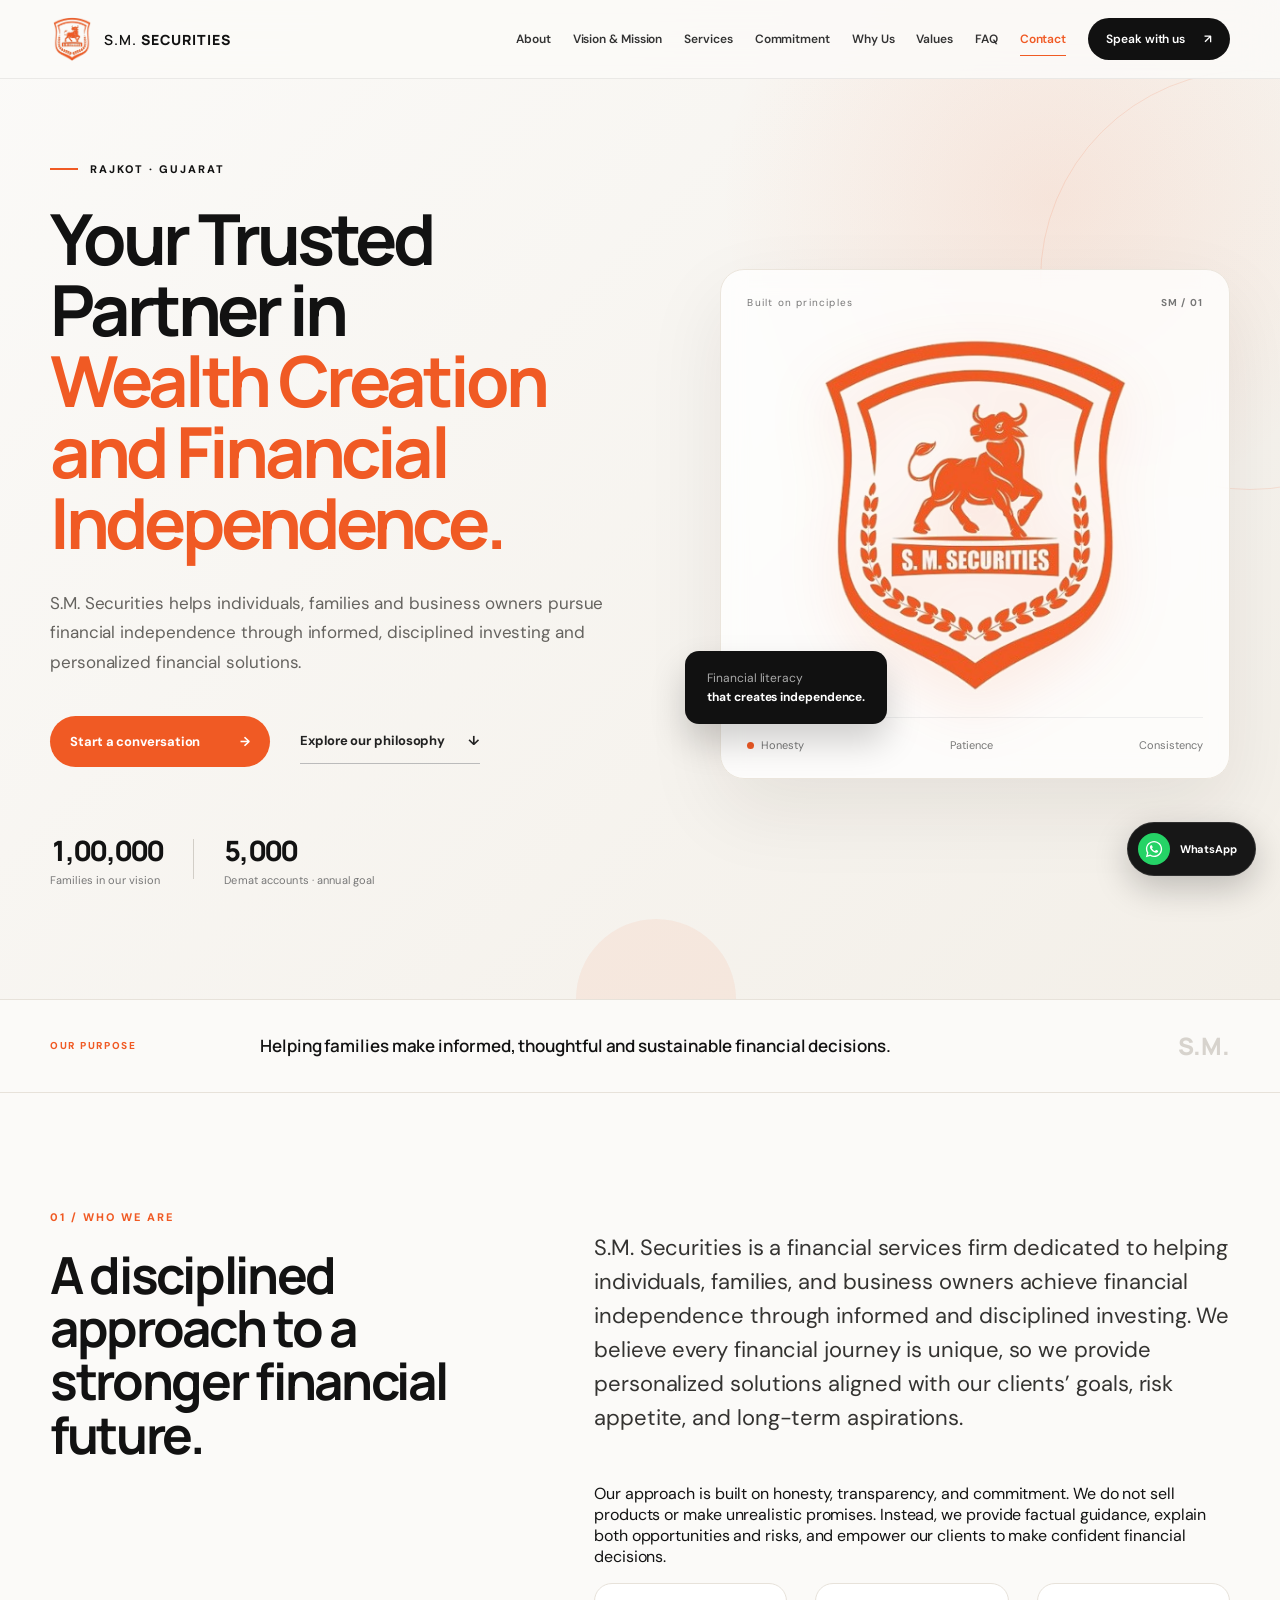
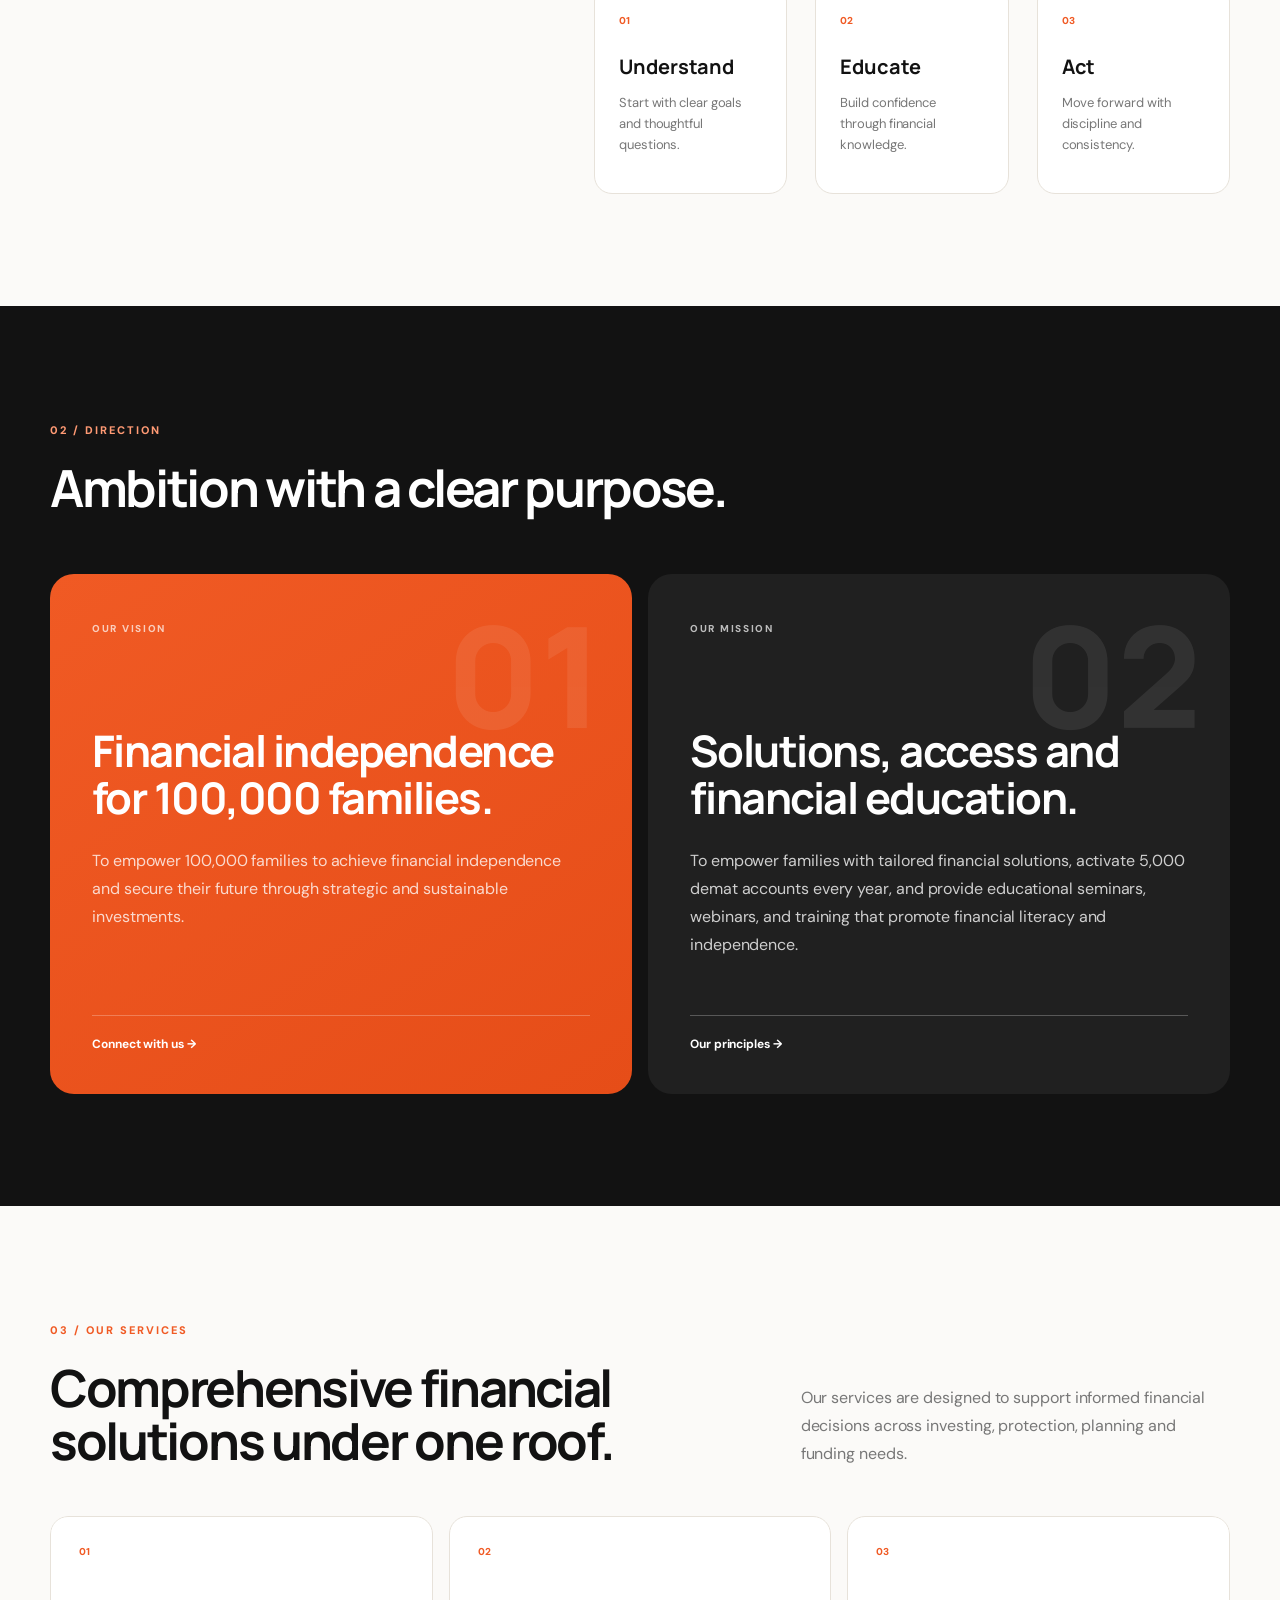
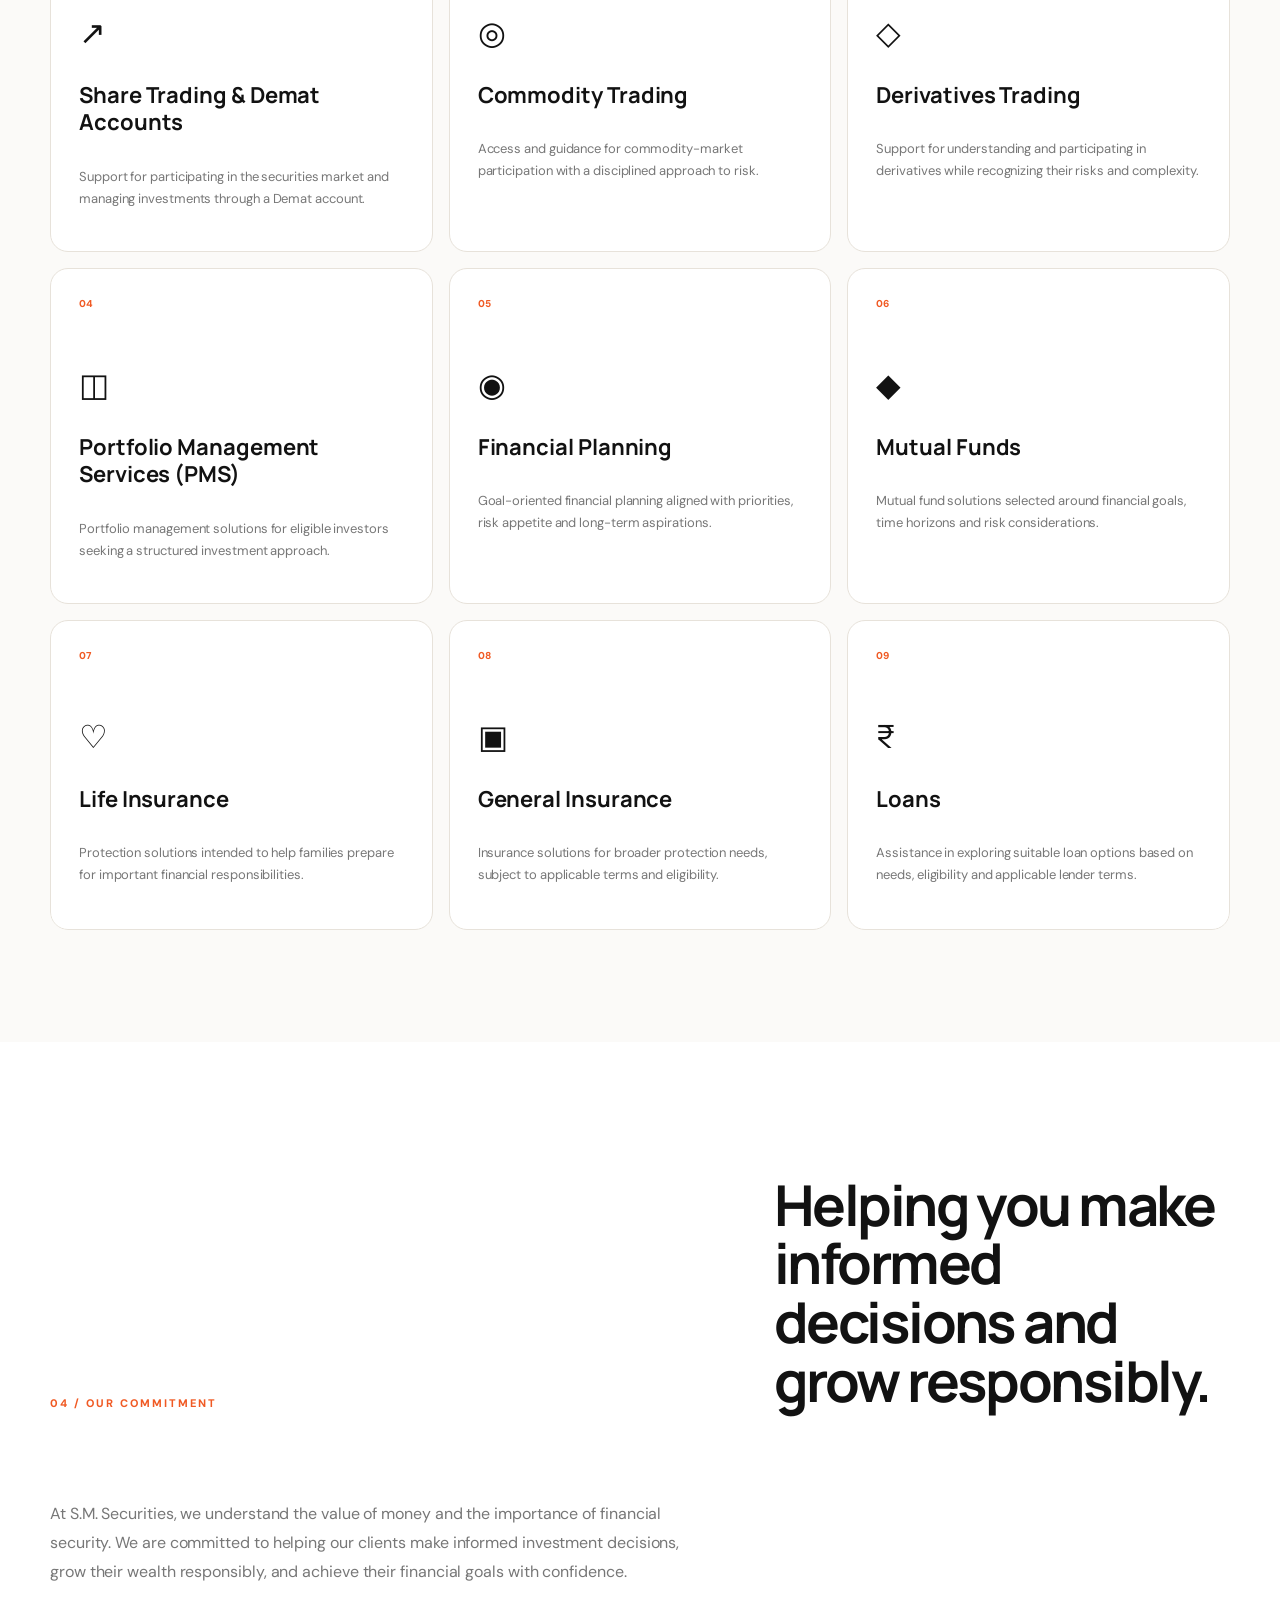
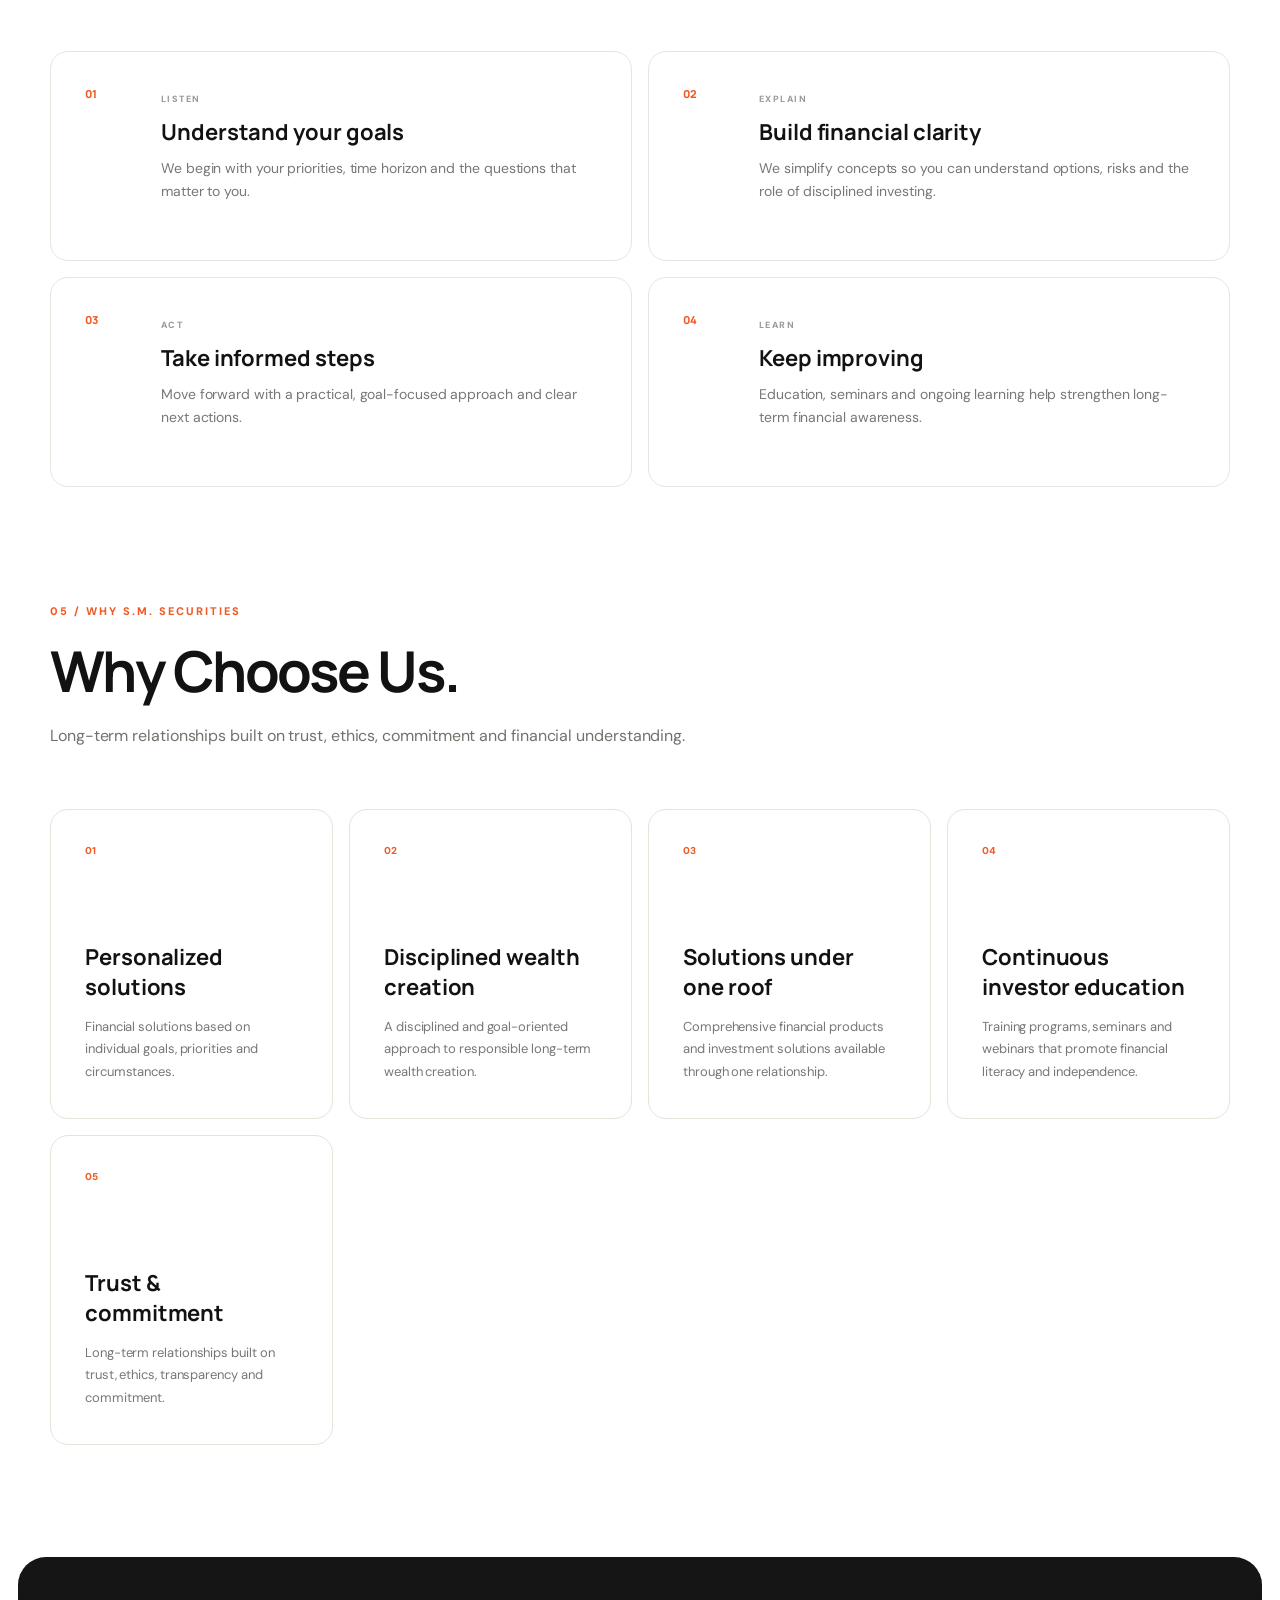
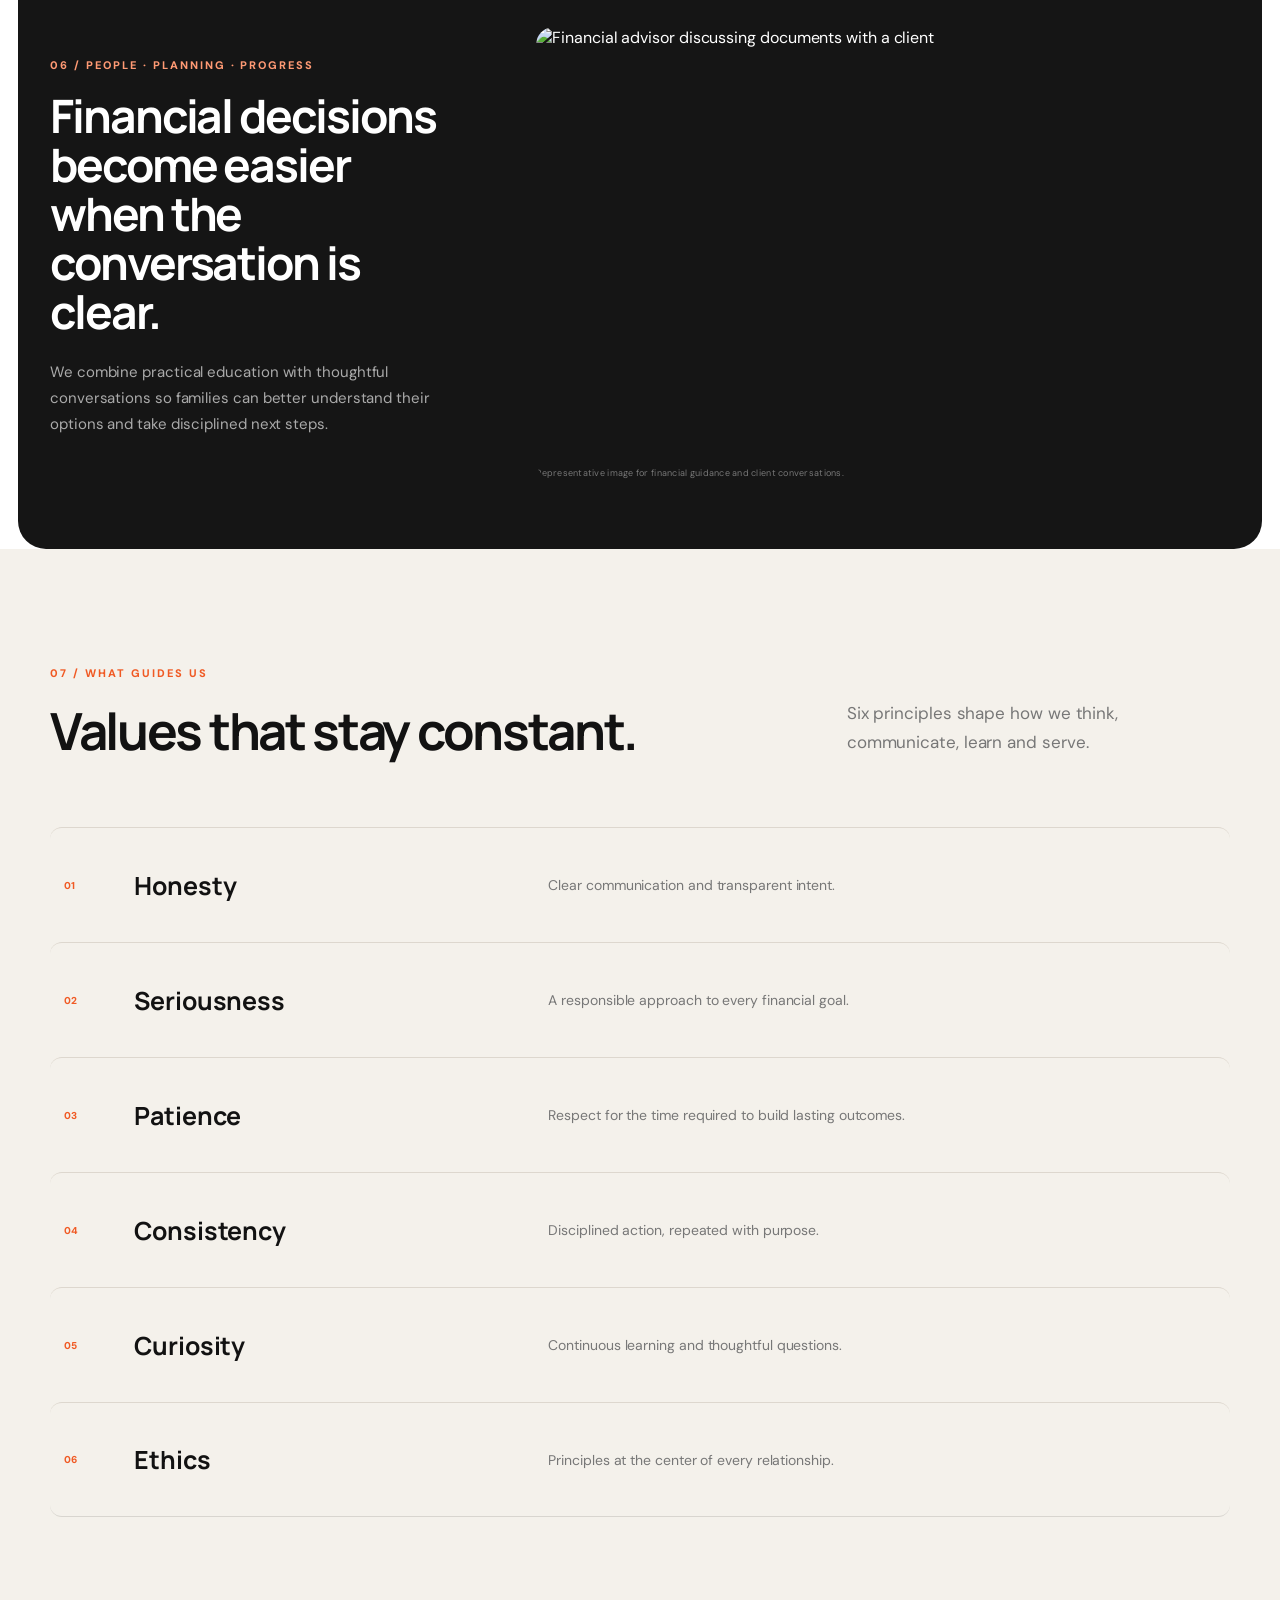
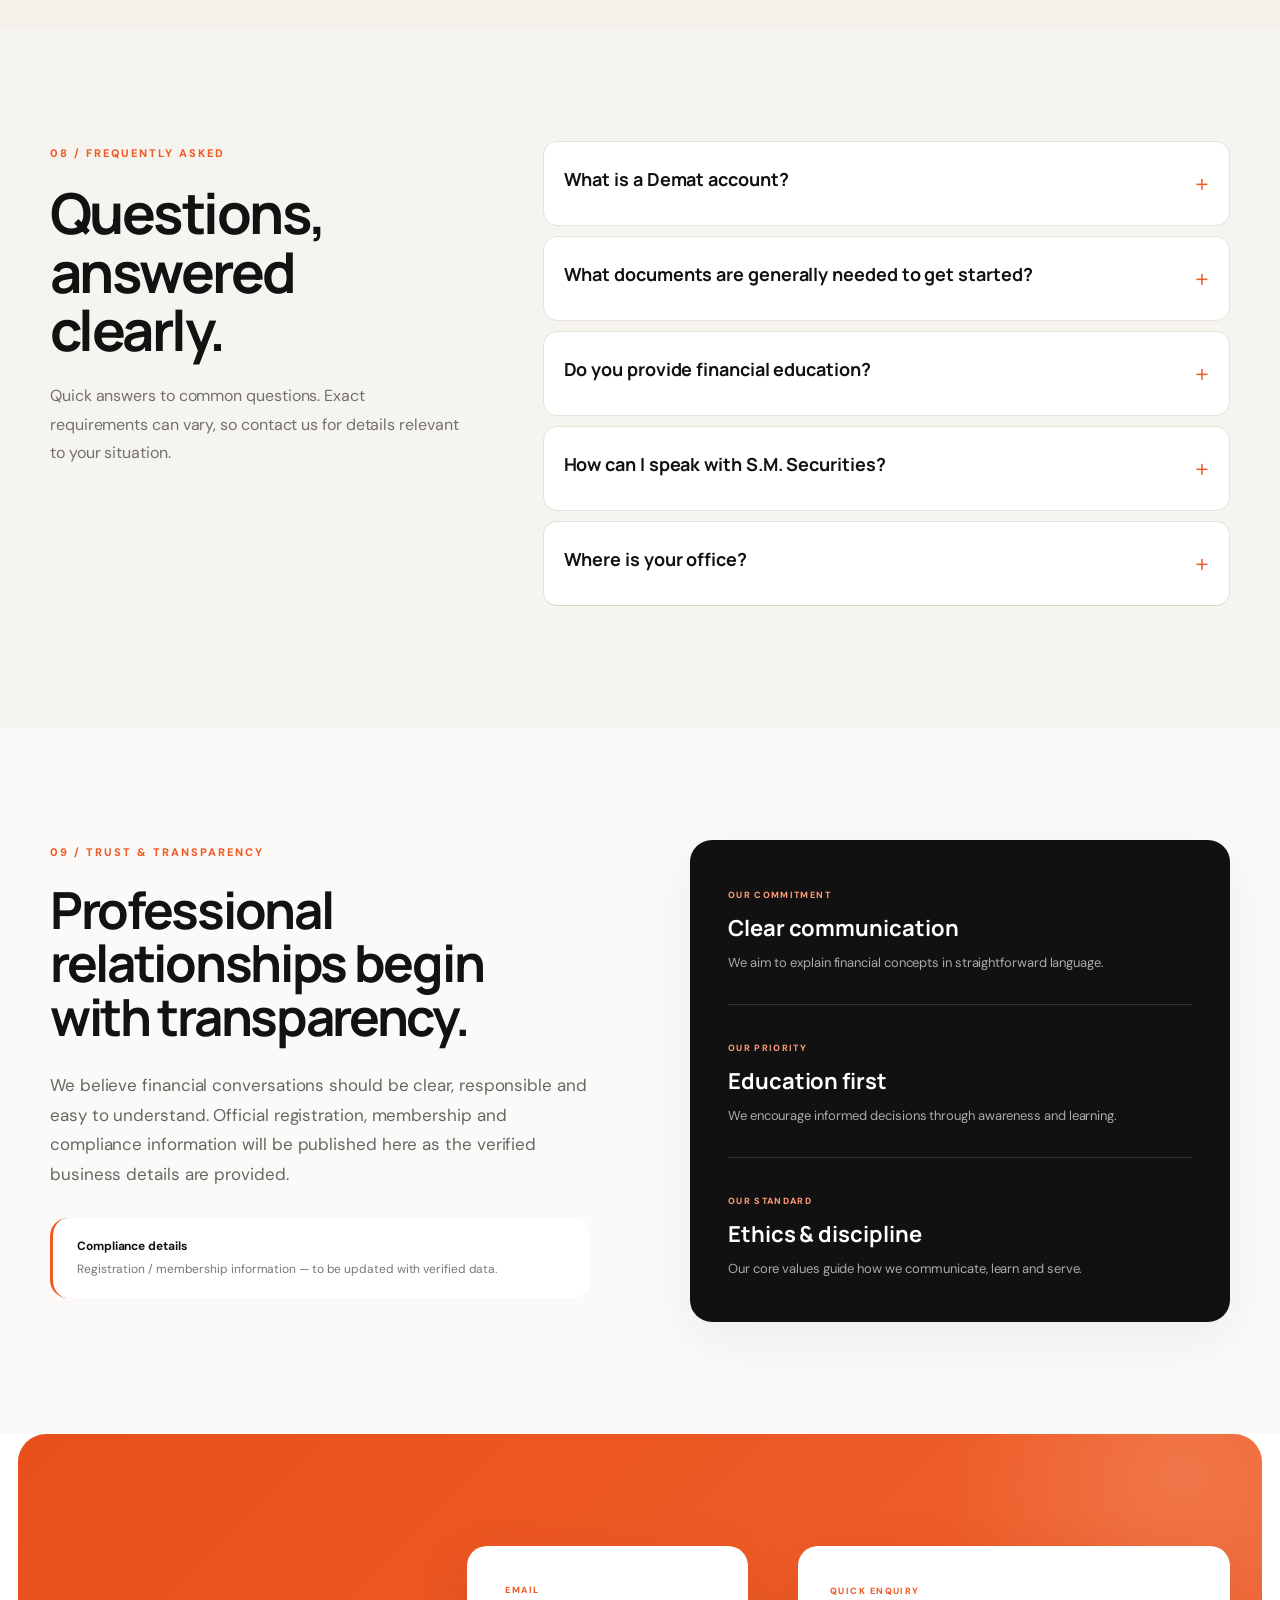
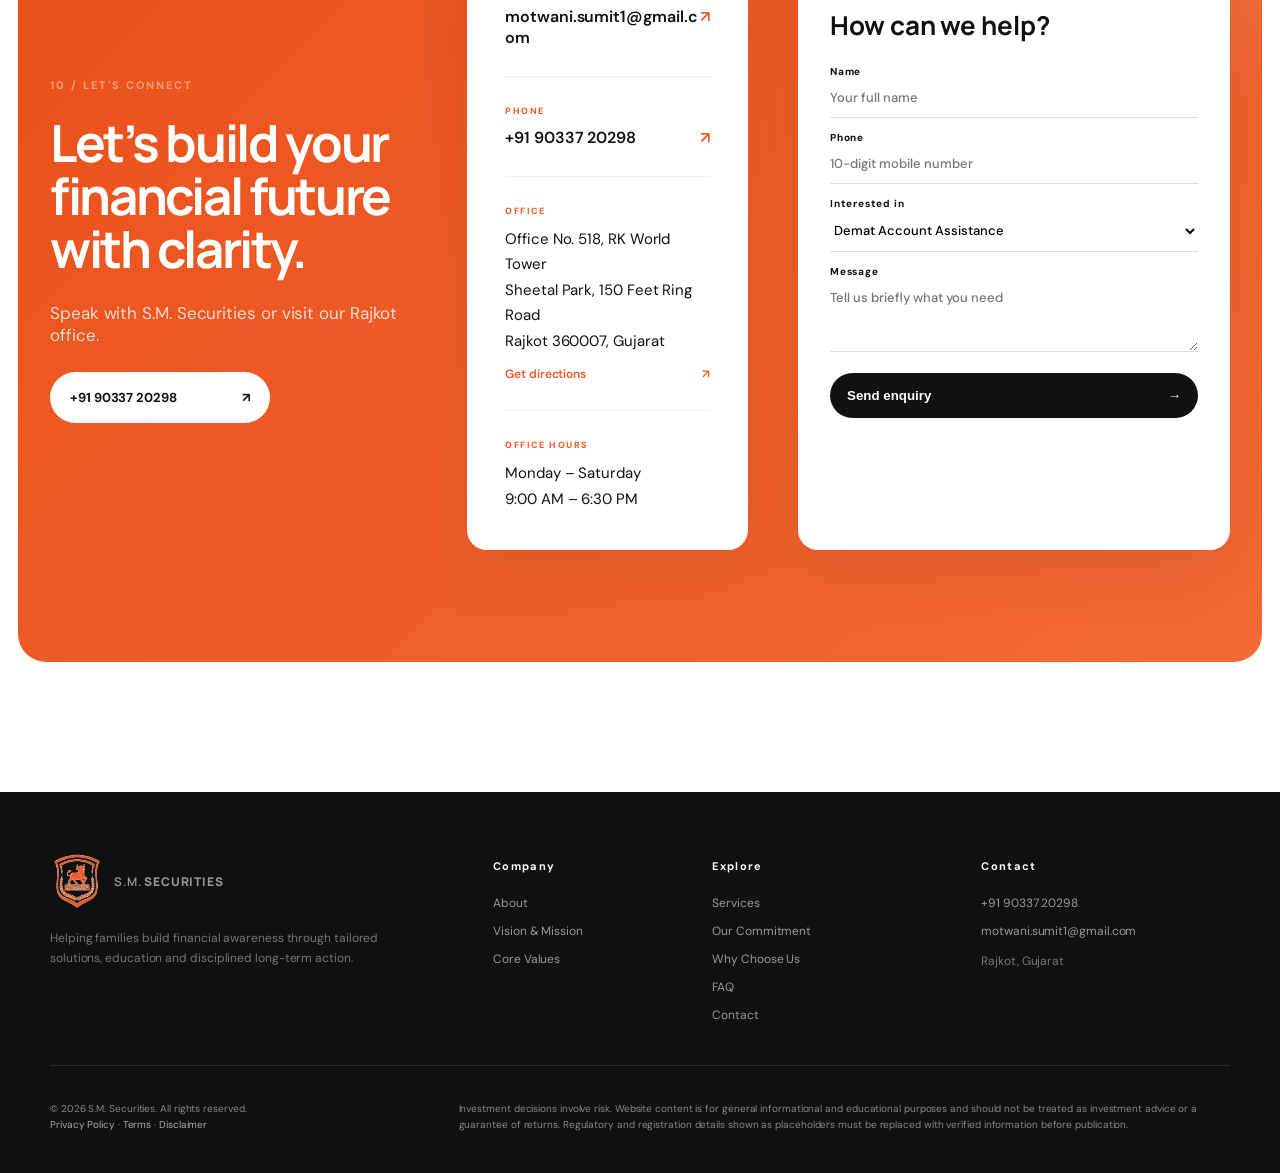
==== commit 22e579e2: "Add files via upload" ====
--- a/index.html
+++ b/index.html
@@ -12,5 +12,5 @@
 <section class="values section" id="values"><div class="container"><div class="valuesTop reveal"><div><span class="label">07 / WHAT GUIDES US</span><h2>Values that stay constant.</h2></div><p>Six principles shape how we think, communicate, learn and serve.</p></div><div class="valueList"><div class="value reveal"><span>01</span><h3>Honesty</h3><p>Clear communication and transparent intent.</p><b>↗</b></div><div class="value reveal"><span>02</span><h3>Seriousness</h3><p>A responsible approach to every financial goal.</p><b>↗</b></div><div class="value reveal"><span>03</span><h3>Patience</h3><p>Respect for the time required to build lasting outcomes.</p><b>↗</b></div><div class="value reveal"><span>04</span><h3>Consistency</h3><p>Disciplined action, repeated with purpose.</p><b>↗</b></div><div class="value reveal"><span>05</span><h3>Curiosity</h3><p>Continuous learning and thoughtful questions.</p><b>↗</b></div><div class="value reveal"><span>06</span><h3>Ethics</h3><p>Principles at the center of every relationship.</p><b>↗</b></div></div></div></section>
 
 <section class="faq section" id="faq"><div class="container faqGrid"><div class="faqIntro reveal"><span class="label">08 / FREQUENTLY ASKED</span><h2>Questions, answered clearly.</h2><p>Quick answers to common questions. Exact requirements can vary, so contact us for details relevant to your situation.</p></div><div class="accordion reveal"><details><summary>What is a Demat account?<span>+</span></summary><p>A Demat account holds eligible securities in electronic form. We can help explain the account-opening journey and basic requirements.</p></details><details><summary>What documents are generally needed to get started?<span>+</span></summary><p>Identity, address, PAN, bank and other KYC-related information may be required. Final requirements depend on the applicable onboarding process.</p></details><details><summary>Do you provide financial education?<span>+</span></summary><p>Yes. Our mission includes seminars, webinars and training designed to improve financial literacy and awareness.</p></details><details><summary>How can I speak with S.M. Securities?<span>+</span></summary><p>Call +91 90337 20298, send an email, use the WhatsApp button or submit the enquiry form on this page.</p></details><details><summary>Where is your office?<span>+</span></summary><p>Office No. 518, RK World Tower, Sheetal Park, 150 Feet Ring Road, Rajkot 360007, Gujarat.</p></details></div></div></section><section class="trustSection section" id="trust"><div class="container trustGrid"><div class="trustCopy reveal"><span class="label">09 / TRUST & TRANSPARENCY</span><h2>Professional relationships begin with transparency.</h2><p>We believe financial conversations should be clear, responsible and easy to understand. Official registration, membership and compliance information will be published here as the verified business details are provided.</p><div class="trustNote"><b>Compliance details</b><span>Registration / membership information — to be updated with verified data.</span></div></div><div class="trustCards reveal"><div><small>OUR COMMITMENT</small><strong>Clear communication</strong><p>We aim to explain financial concepts in straightforward language.</p></div><div><small>OUR PRIORITY</small><strong>Education first</strong><p>We encourage informed decisions through awareness and learning.</p></div><div><small>OUR STANDARD</small><strong>Ethics & discipline</strong><p>Our core values guide how we communicate, learn and serve.</p></div></div></div></section>
-<section class="contact section" id="contact"><div class="container contactGrid"><div class="contactCopy reveal"><span class="label light">10 / LET'S CONNECT</span><h2>Let’s build your financial future with clarity.</h2><p>Speak with S.M. Securities or visit our Rajkot office.</p><a class="btn white" href="tel:+919033720298">+91 90337 20298 <span>↗</span></a></div><div class="contactCard reveal"><div><small>EMAIL</small><a href="mailto:motwani.sumit1@gmail.com">motwani.sumit1@gmail.com <span>↗</span></a></div><div><small>PHONE</small><a href="tel:+919033720298">+91 90337 20298 <span>↗</span></a></div><div><small>OFFICE</small><p>Office No. 518, RK World Tower<br>Sheetal Park, 150 Feet Ring Road<br>Rajkot 360007, Gujarat</p><a class="directionLink" href="https://www.google.com/maps/search/?api=1&query=RK+World+Tower+Sheetal+Park+150+Feet+Ring+Road+Rajkot+360007" target="_blank" rel="noopener">Get directions <span>↗</span></a></div><div><small>OFFICE HOURS</small><p>Monday – Saturday<br>10:00 AM – 7:00 PM <em class="placeholder">(sample timing)</em></p></div></div><form class="enquiryForm reveal" id="enquiryForm"><div class="formHead"><small>QUICK ENQUIRY</small><h3>How can we help?</h3></div><label>Name<input name="name" type="text" placeholder="Your full name" autocomplete="name" minlength="2" required></label><label>Phone<input name="phone" type="tel" placeholder="10-digit mobile number" autocomplete="tel" inputmode="numeric" pattern="[6-9][0-9]{9}" maxlength="10" required></label><label>Interested in<select name="interest"><option>Demat Account Assistance</option><option>Investment Guidance</option><option>Financial Education</option><option>Seminars & Webinars</option><option>Other enquiry</option></select></label><label>Message<textarea name="message" rows="3" placeholder="Tell us briefly what you need"></textarea></label><button class="formSubmit" type="submit">Send enquiry <span>→</span></button><p class="formStatus" aria-live="polite"></p></form></div></section></main>
+<section class="contact section" id="contact"><div class="container contactGrid"><div class="contactCopy reveal"><span class="label light">10 / LET'S CONNECT</span><h2>Let’s build your financial future with clarity.</h2><p>Speak with S.M. Securities or visit our Rajkot office.</p><a class="btn white" href="tel:+919033720298">+91 90337 20298 <span>↗</span></a></div><div class="contactCard reveal"><div><small>EMAIL</small><a href="mailto:motwani.sumit1@gmail.com">motwani.sumit1@gmail.com <span>↗</span></a></div><div><small>PHONE</small><a href="tel:+919033720298">+91 90337 20298 <span>↗</span></a></div><div><small>OFFICE</small><p>Office No. 518, RK World Tower<br>Sheetal Park, 150 Feet Ring Road<br>Rajkot 360007, Gujarat</p><a class="directionLink" href="https://www.google.com/maps/search/?api=1&query=RK+World+Tower+Sheetal+Park+150+Feet+Ring+Road+Rajkot+360007" target="_blank" rel="noopener">Get directions <span>↗</span></a></div><div><small>OFFICE HOURS</small><p>Monday – Saturday<br>9:00 AM – 6:30 PM</p></div></div><form class="enquiryForm reveal" id="enquiryForm"><div class="formHead"><small>QUICK ENQUIRY</small><h3>How can we help?</h3></div><label>Name<input name="name" type="text" placeholder="Your full name" autocomplete="name" minlength="2" required></label><label>Phone<input name="phone" type="tel" placeholder="10-digit mobile number" autocomplete="tel" inputmode="numeric" pattern="[6-9][0-9]{9}" maxlength="10" required></label><label>Interested in<select name="interest"><option>Demat Account Assistance</option><option>Investment Guidance</option><option>Financial Education</option><option>Seminars & Webinars</option><option>Other enquiry</option></select></label><label>Message<textarea name="message" rows="3" placeholder="Tell us briefly what you need"></textarea></label><button class="formSubmit" type="submit">Send enquiry <span>→</span></button><p class="formStatus" aria-live="polite"></p></form></div></section></main>
 <footer><div class="container corporateFooter"><div class="footerAbout"><a class="brand inverse" href="#top"><img src="./logo-transparent.png" alt=""><span>S.M. <b>SECURITIES</b></span></a><p>Helping families build financial awareness through tailored solutions, education and disciplined long-term action.</p></div><div><h4>Company</h4><a href="#about">About</a><a href="#vision">Vision & Mission</a><a href="#values">Core Values</a></div><div><h4>Explore</h4><a href="#services">Services</a><a href="#process">Our Commitment</a><a href="#why">Why Choose Us</a><a href="#faq">FAQ</a><a href="#contact">Contact</a></div><div><h4>Contact</h4><a href="tel:+919033720298">+91 90337 20298</a><a href="mailto:motwani.sumit1@gmail.com">motwani.sumit1@gmail.com</a><p>Rajkot, Gujarat</p></div></div><div class="container legal"><p>© <span id="year"></span> S.M. Securities. All rights reserved.<br><a href="privacy.html">Privacy Policy</a> · <a href="terms.html">Terms</a> · <a href="disclaimer.html">Disclaimer</a></p><p>Investment decisions involve risk. Website content is for general informational and educational purposes and should not be treated as investment advice or a guarantee of returns. Regulatory and registration details shown as placeholders must be replaced with verified information before publication.</p></div></footer><script src="script.js"></script><a class="whatsappFloat" href="https://wa.me/919033720298?text=Hello%20S.M.%20Securities%2C%20I%20would%20like%20to%20know%20more%20about%20your%20services." target="_blank" rel="noopener" aria-label="Chat with S.M. Securities on WhatsApp"><span class="waIcon" aria-hidden="true"><svg viewBox="0 0 32 32" role="img" focusable="false"><path fill="currentColor" d="M16.04 3C8.87 3 3.05 8.78 3.05 15.91c0 2.28.6 4.5 1.74 6.45L3 29l6.83-1.78a13.02 13.02 0 0 0 6.2 1.58h.01c7.16 0 12.99-5.79 12.99-12.91C29.03 8.78 23.2 3 16.04 3Zm0 23.62h-.01a10.83 10.83 0 0 1-5.52-1.5l-.4-.24-4.05 1.06 1.08-3.93-.26-.4a10.69 10.69 0 0 1-1.65-5.7c0-5.93 4.85-10.75 10.82-10.75 5.96 0 10.81 4.82 10.81 10.75 0 5.92-4.85 10.71-10.82 10.71Zm5.93-8.03c-.32-.16-1.92-.94-2.22-1.05-.3-.11-.51-.16-.73.16-.22.32-.84 1.05-1.03 1.26-.19.22-.38.24-.7.08-.33-.16-1.37-.5-2.61-1.6a9.74 9.74 0 0 1-1.81-2.24c-.19-.32-.02-.5.14-.66.15-.15.33-.38.49-.57.16-.19.22-.32.33-.54.11-.21.05-.4-.03-.56-.08-.16-.73-1.75-1-2.4-.26-.63-.53-.55-.73-.56h-.62c-.22 0-.57.08-.87.4-.3.32-1.14 1.1-1.14 2.69s1.17 3.12 1.33 3.34c.16.21 2.3 3.49 5.57 4.89.78.33 1.39.53 1.86.68.78.24 1.49.21 2.05.13.63-.09 1.92-.78 2.19-1.53.27-.76.27-1.4.19-1.54-.08-.13-.3-.21-.62-.37Z"/></svg></span><b>WhatsApp</b></a></body></html>
--- a/styles.css
+++ b/styles.css
@@ -78,3 +78,11 @@
 @media(max-width:1050px){.links{gap:15px}.links a{font-size:11px}.serviceGrid{grid-template-columns:repeat(2,1fr)}}
 @media(max-width:900px){.container{width:min(100% - 38px,1180px)}.heroGrid{gap:48px}.serviceGrid{grid-template-columns:repeat(2,1fr)}.insightVisual,.contact{margin-left:10px;margin-right:10px}}
 @media(max-width:600px){.container{width:calc(100% - 28px)}.hero h1{font-size:44px}.hero{padding-top:110px}.serviceGrid{grid-template-columns:1fr}.serviceCard{min-height:260px}.statementGrid{gap:12px}.statement{border-radius:18px}.insightVisual,.contact{margin-left:0;margin-right:0;border-radius:0}.principles>div{padding:20px}.section{padding:78px 0}}
+
+/* Responsive hardening — mobile, tablet, laptop & desktop */
+html,body{max-width:100%;overflow-x:hidden}img,svg{max-width:100%;height:auto}.heroGrid,.contactGrid,.ceoGrid,.insightGrid,.faqGrid,.trustGrid,.valuesTop,.split{min-width:0}.heroCopy,.heroVisual,.contactCopy,.contactCard,.enquiryForm{min-width:0}.contactCard a,.directionLink{overflow-wrap:anywhere}.enquiryForm input,.enquiryForm select,.enquiryForm textarea{width:100%;max-width:100%}
+@media (min-width:1440px){.container{width:min(1220px,calc(100% - 96px))}.hero{padding-top:158px}.heroGrid{gap:88px}}
+@media (max-width:1180px){.container{width:min(100% - 48px,1120px)}.links{gap:13px}.links a{font-size:10.5px}.heroGrid{gap:48px}.hero h1{font-size:clamp(50px,5.2vw,68px)}.contactGrid{gap:48px}.faqGrid{gap:48px}}
+@media (max-width:980px){.menu{display:flex;border-radius:10px;cursor:pointer}.links{display:none;position:absolute;top:78px;left:18px;right:18px;max-height:calc(100vh - 96px);overflow-y:auto;background:#fff;padding:18px;flex-direction:column;align-items:stretch;gap:4px;border:1px solid var(--line);border-radius:16px;box-shadow:0 24px 60px rgba(20,20,20,.12)}.links.open{display:flex}.links a{font-size:14px;padding:12px 10px;border-radius:9px}.links .navBtn{margin-top:8px;text-align:center}.hero{padding:128px 0 82px}.heroGrid,.split,.valuesTop,.contactGrid,.faqGrid,.trustGrid,.ceoGrid,.insightGrid{grid-template-columns:1fr}.heroVisual{width:min(100%,640px);margin:auto}.floatTag{left:18px}.section{padding:92px 0}.statementGrid{grid-template-columns:1fr 1fr}.serviceGrid{grid-template-columns:repeat(2,minmax(0,1fr))}.whyGrid,.processGrid{grid-template-columns:repeat(2,minmax(0,1fr))}.contactGrid{align-items:start}.contactCopy{max-width:720px}}
+@media (max-width:720px){.container{width:calc(100% - 32px)}.brand{gap:9px;font-size:12px}.brand img{width:40px;height:40px}.hero{padding:112px 0 68px}.heroGrid{gap:42px}.hero h1{font-size:clamp(40px,11vw,54px);letter-spacing:-.045em}.hero h1 br{display:none}.heroCopy>p{font-size:16px;line-height:1.65}.actions{gap:16px;margin:30px 0 42px}.actions .btn{width:100%;min-width:0}.proof{flex-wrap:wrap}.visualCard{height:auto;min-height:390px;padding:20px}.floatTag{position:relative;left:auto;bottom:auto;margin:-20px 14px 0;width:calc(100% - 28px)}.section{padding:72px 0}.statementGrid,.serviceGrid,.whyGrid,.processGrid,.principles{grid-template-columns:1fr}.statement{min-height:430px;padding:28px}.serviceCard{min-height:0;padding:24px}.serviceIcon{margin-top:34px}.valuesTop{margin-bottom:38px}.value{grid-template-columns:34px 1fr 20px;min-height:auto;padding:20px 10px}.value p{grid-column:2/4;margin:8px 0 0}.contact{margin:0;border-radius:0}.contactCard,.enquiryForm{padding-left:22px;padding-right:22px}.footerTop,.footerLinks{align-items:flex-start;flex-direction:column}.legal{grid-template-columns:1fr;gap:8px}.whatsappFloat{right:14px!important;bottom:14px!important}.insightVisual{margin:0;border-radius:0}}
+@media (max-width:420px){.container{width:calc(100% - 24px)}.brand span{font-size:11px}.hero h1{font-size:39px}.kicker,.label{letter-spacing:.13em}.proof{align-items:flex-start}.proof .line{display:none}.proof>div:not(.line){width:calc(50% - 10px)}.visualCard{min-height:340px}.sticky h2,.sectionHead h2,.valuesTop h2,.contact h2,.servicesHead h2,.trustCopy h2{font-size:36px}.statement h3{font-size:34px}.contactCard{padding:6px 18px}.contactCard>div{padding:22px 0}.btn{min-width:0;width:100%}}
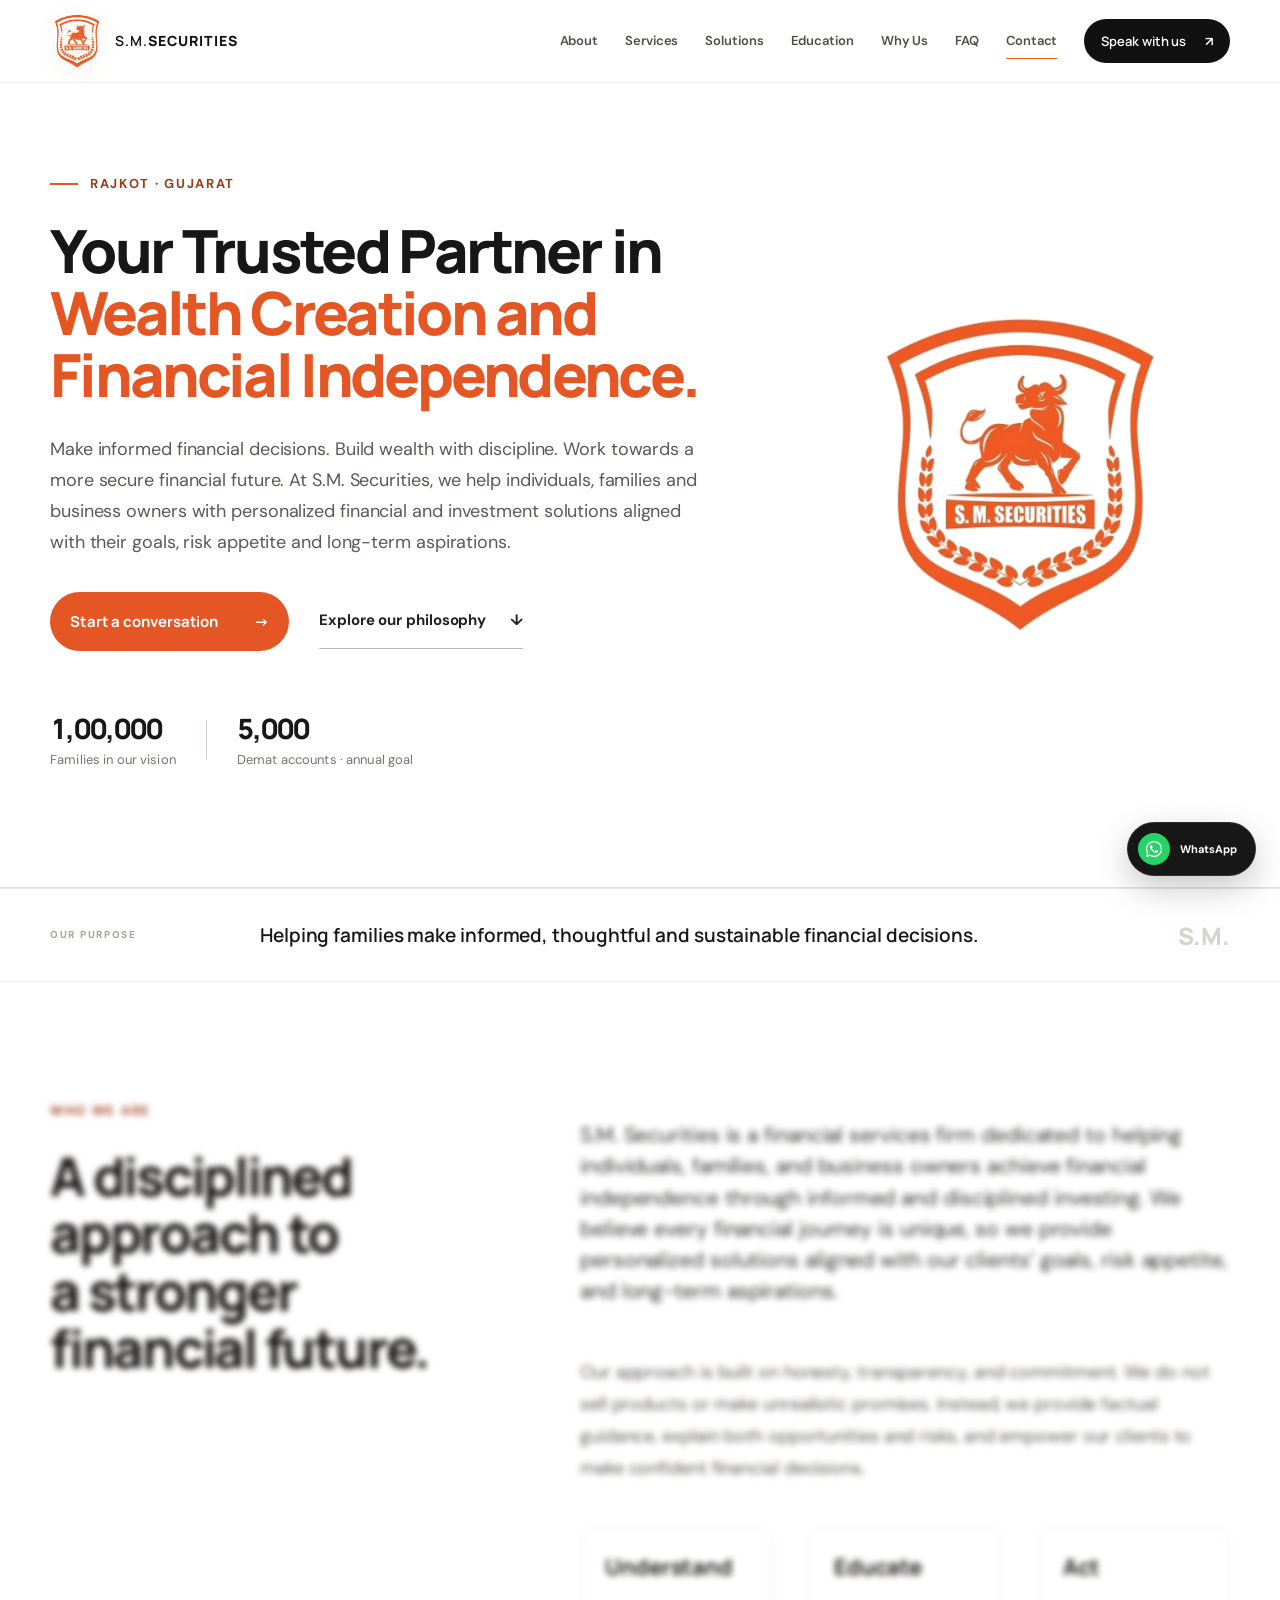
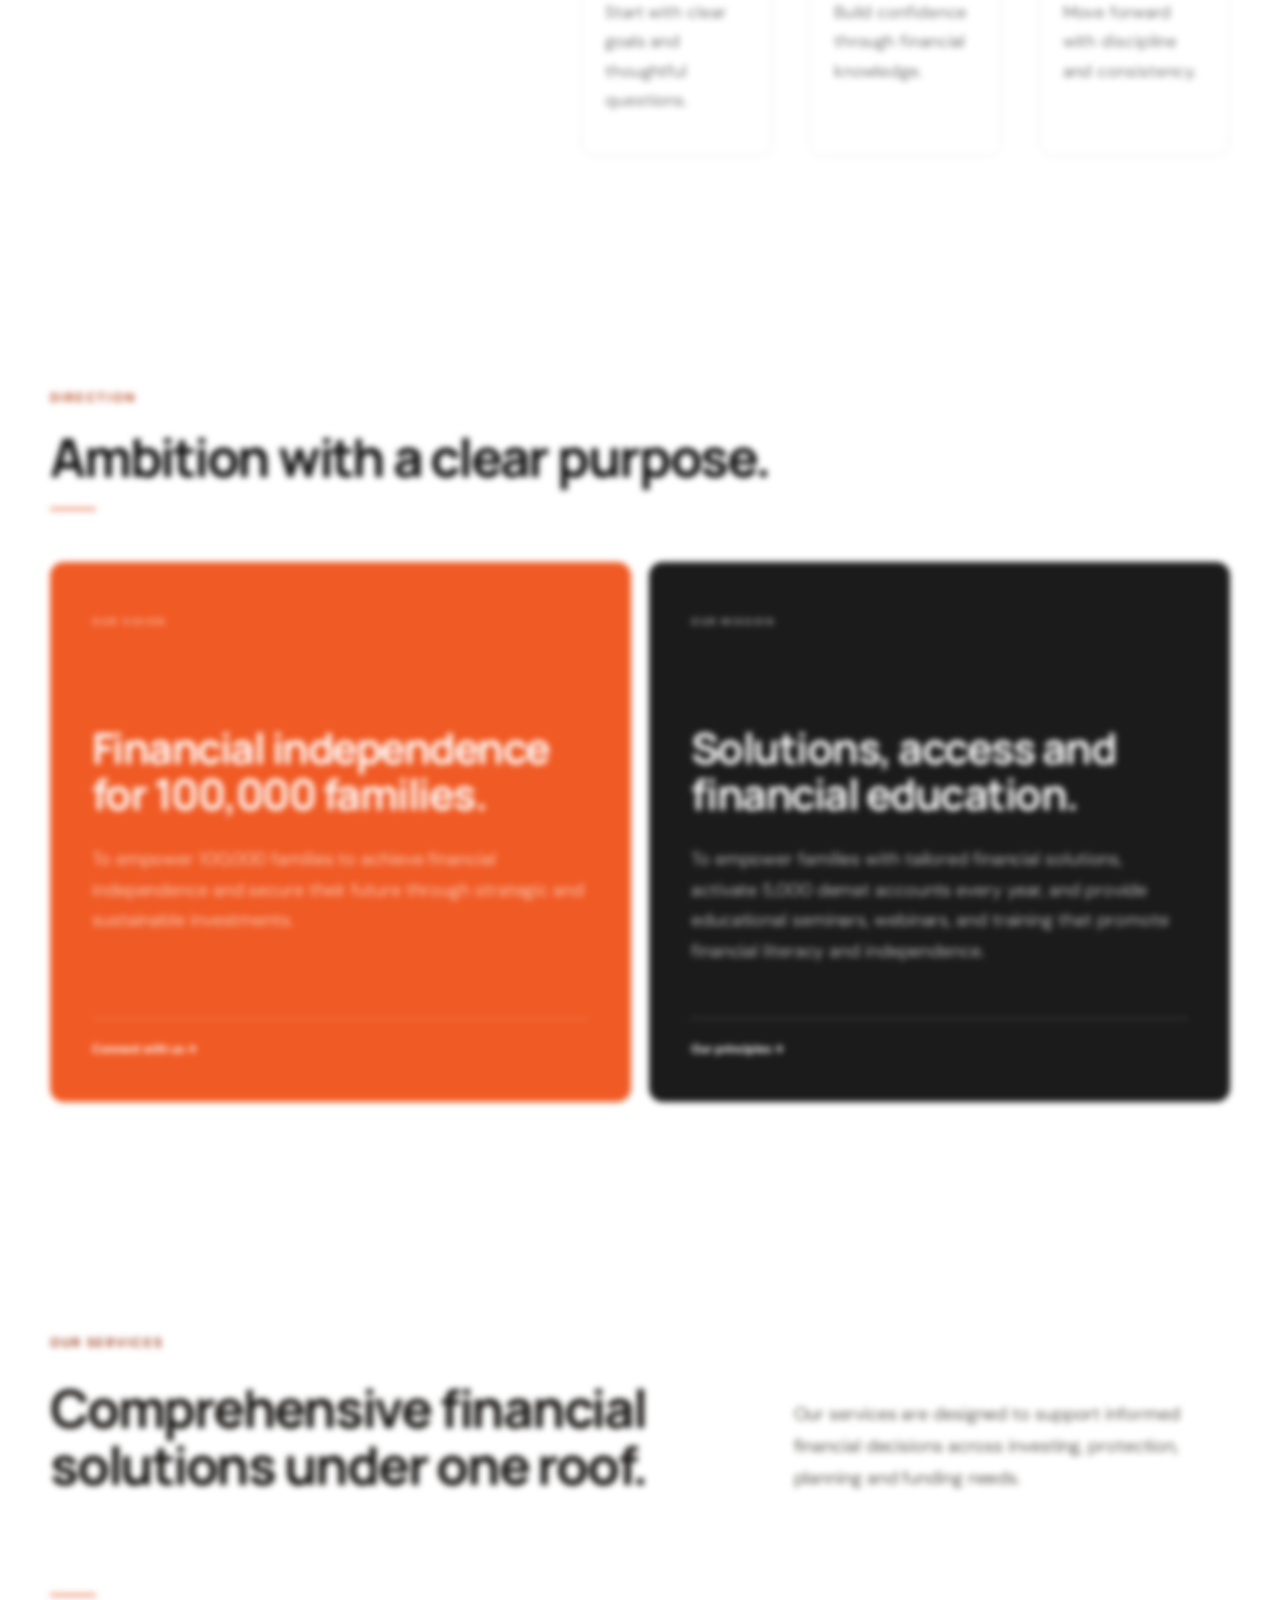
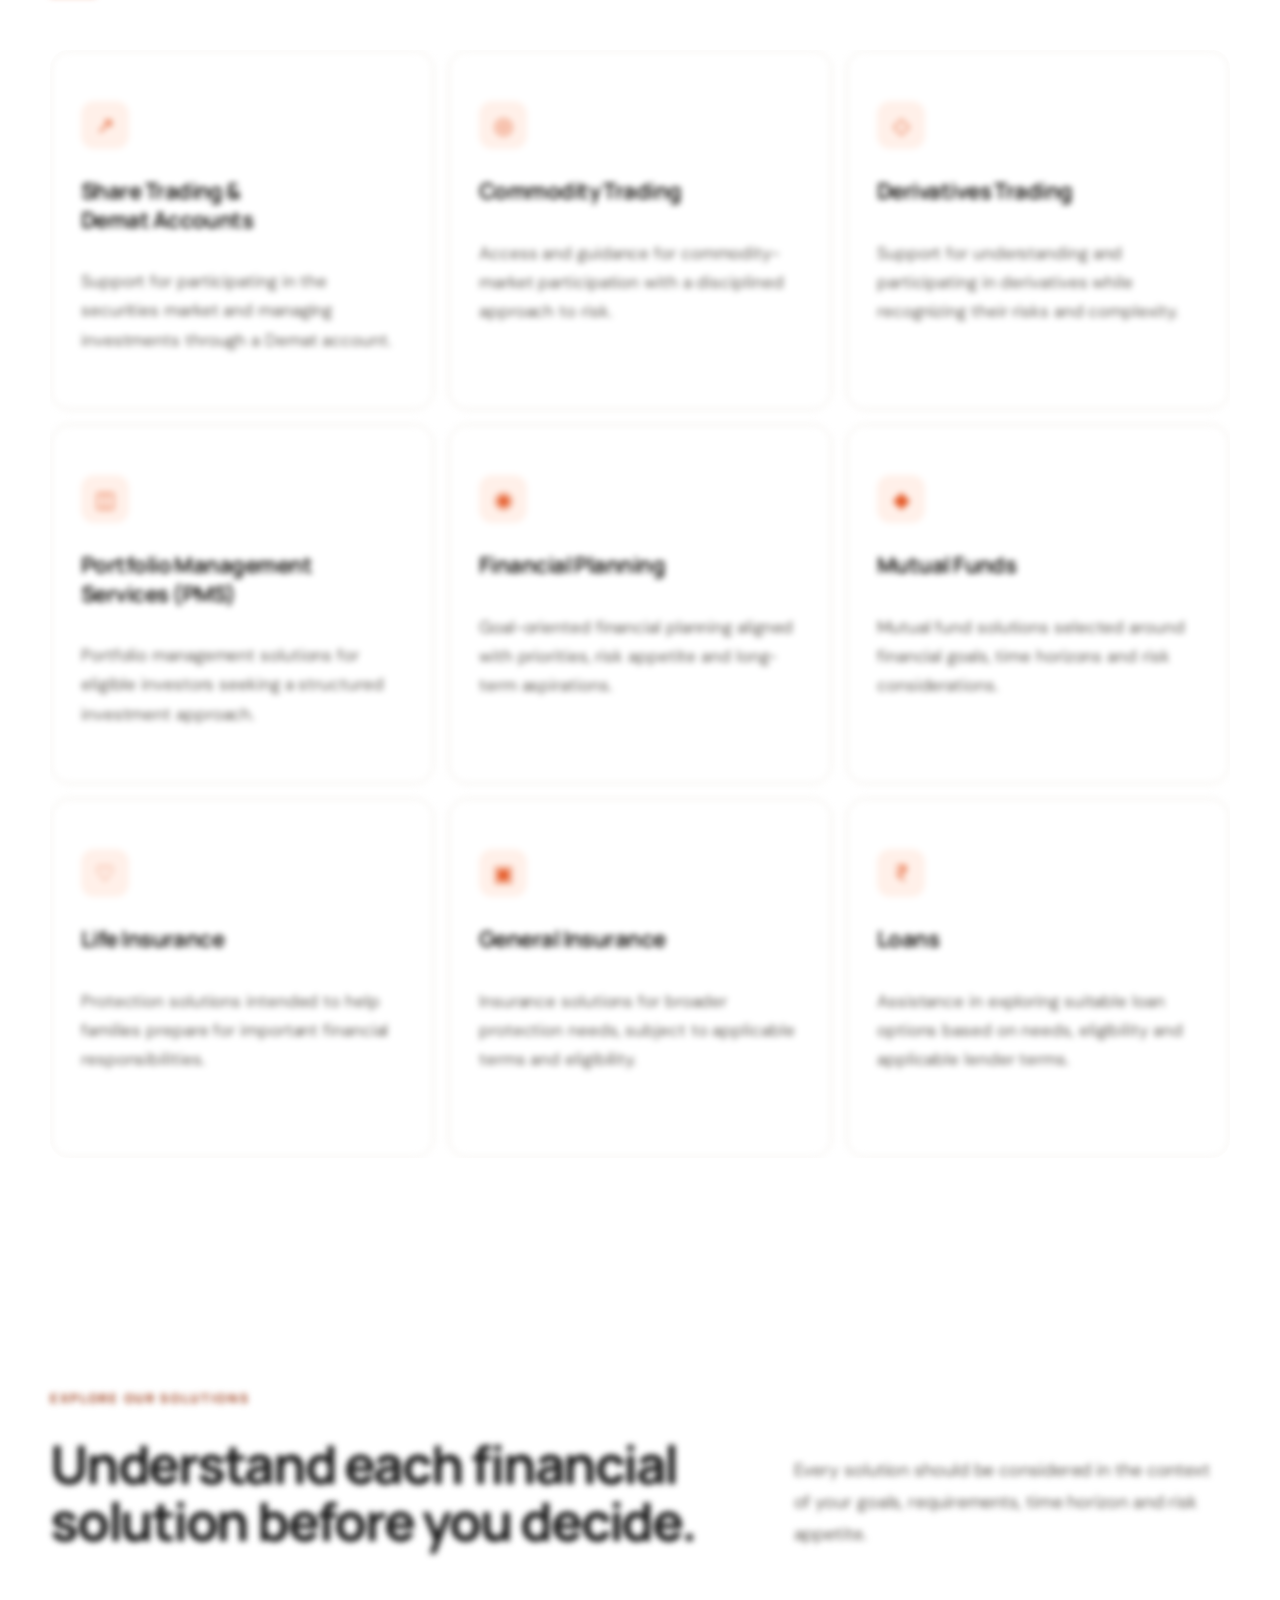
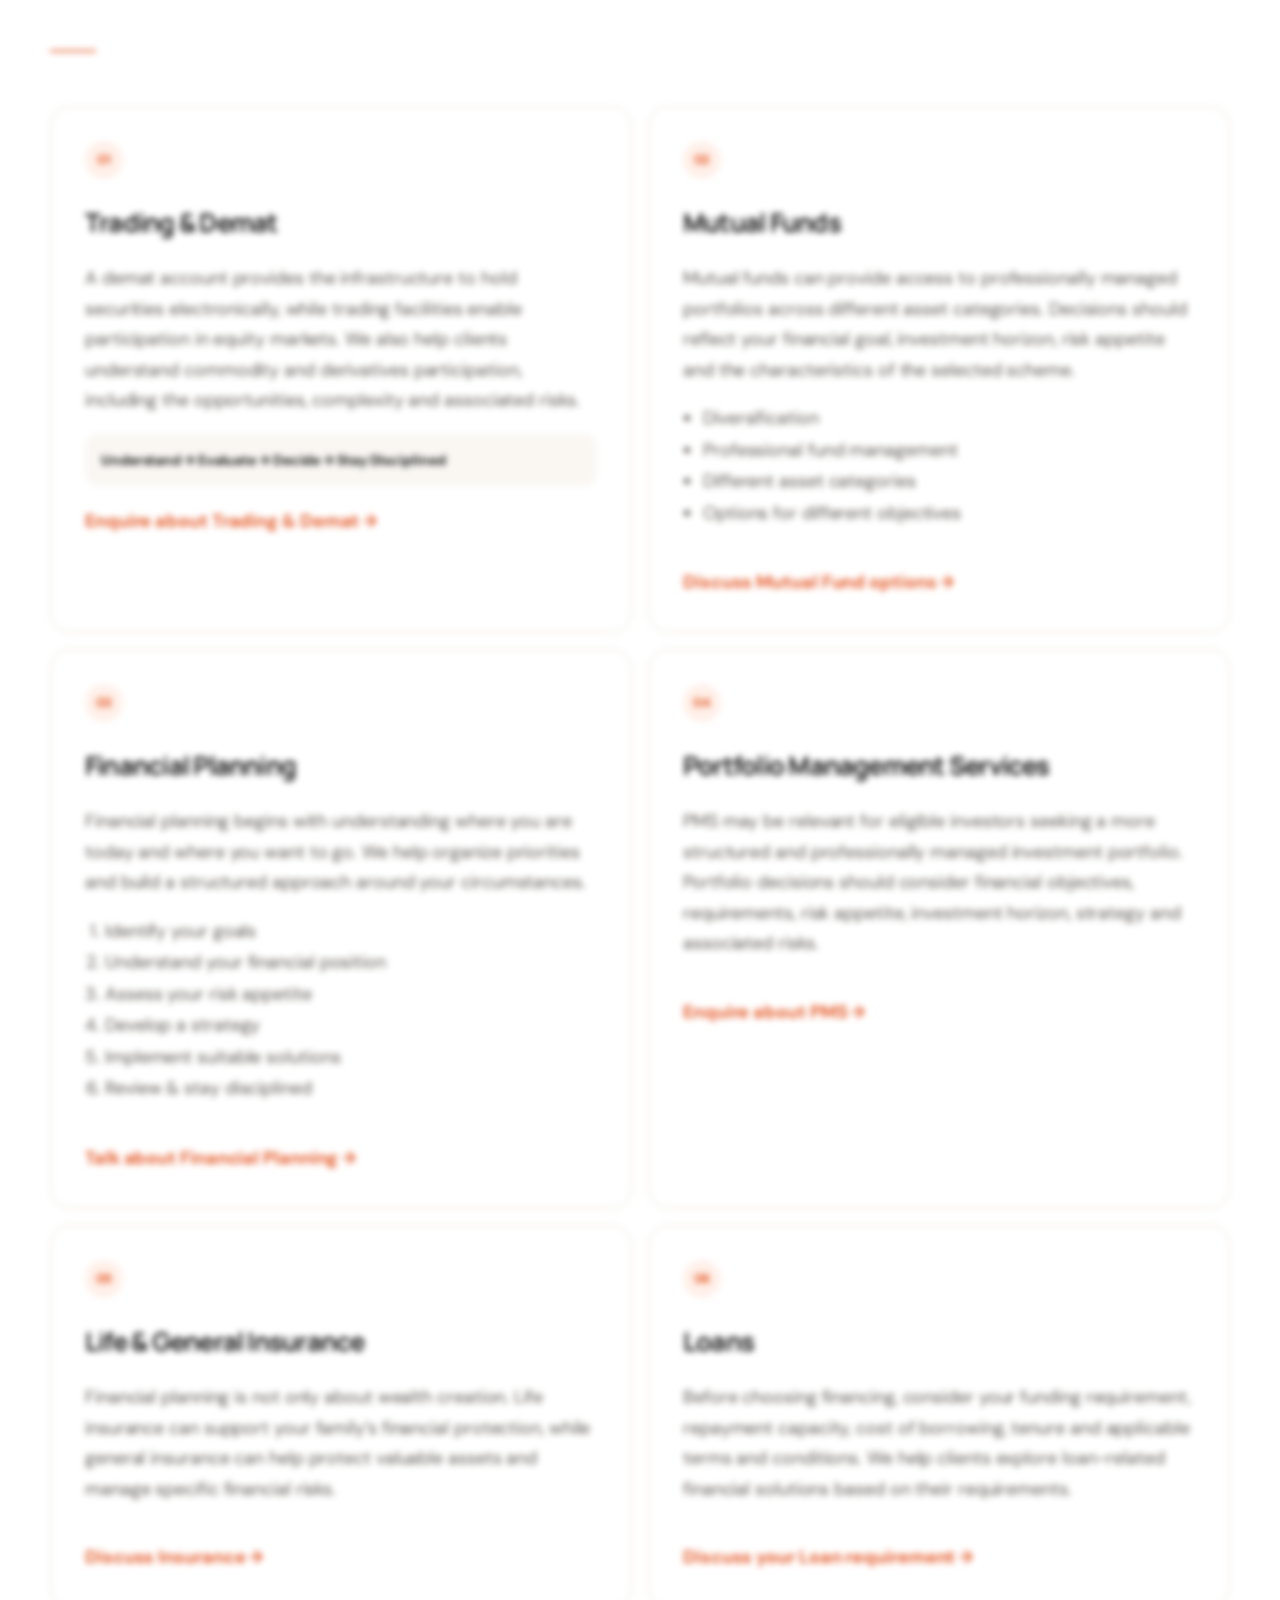
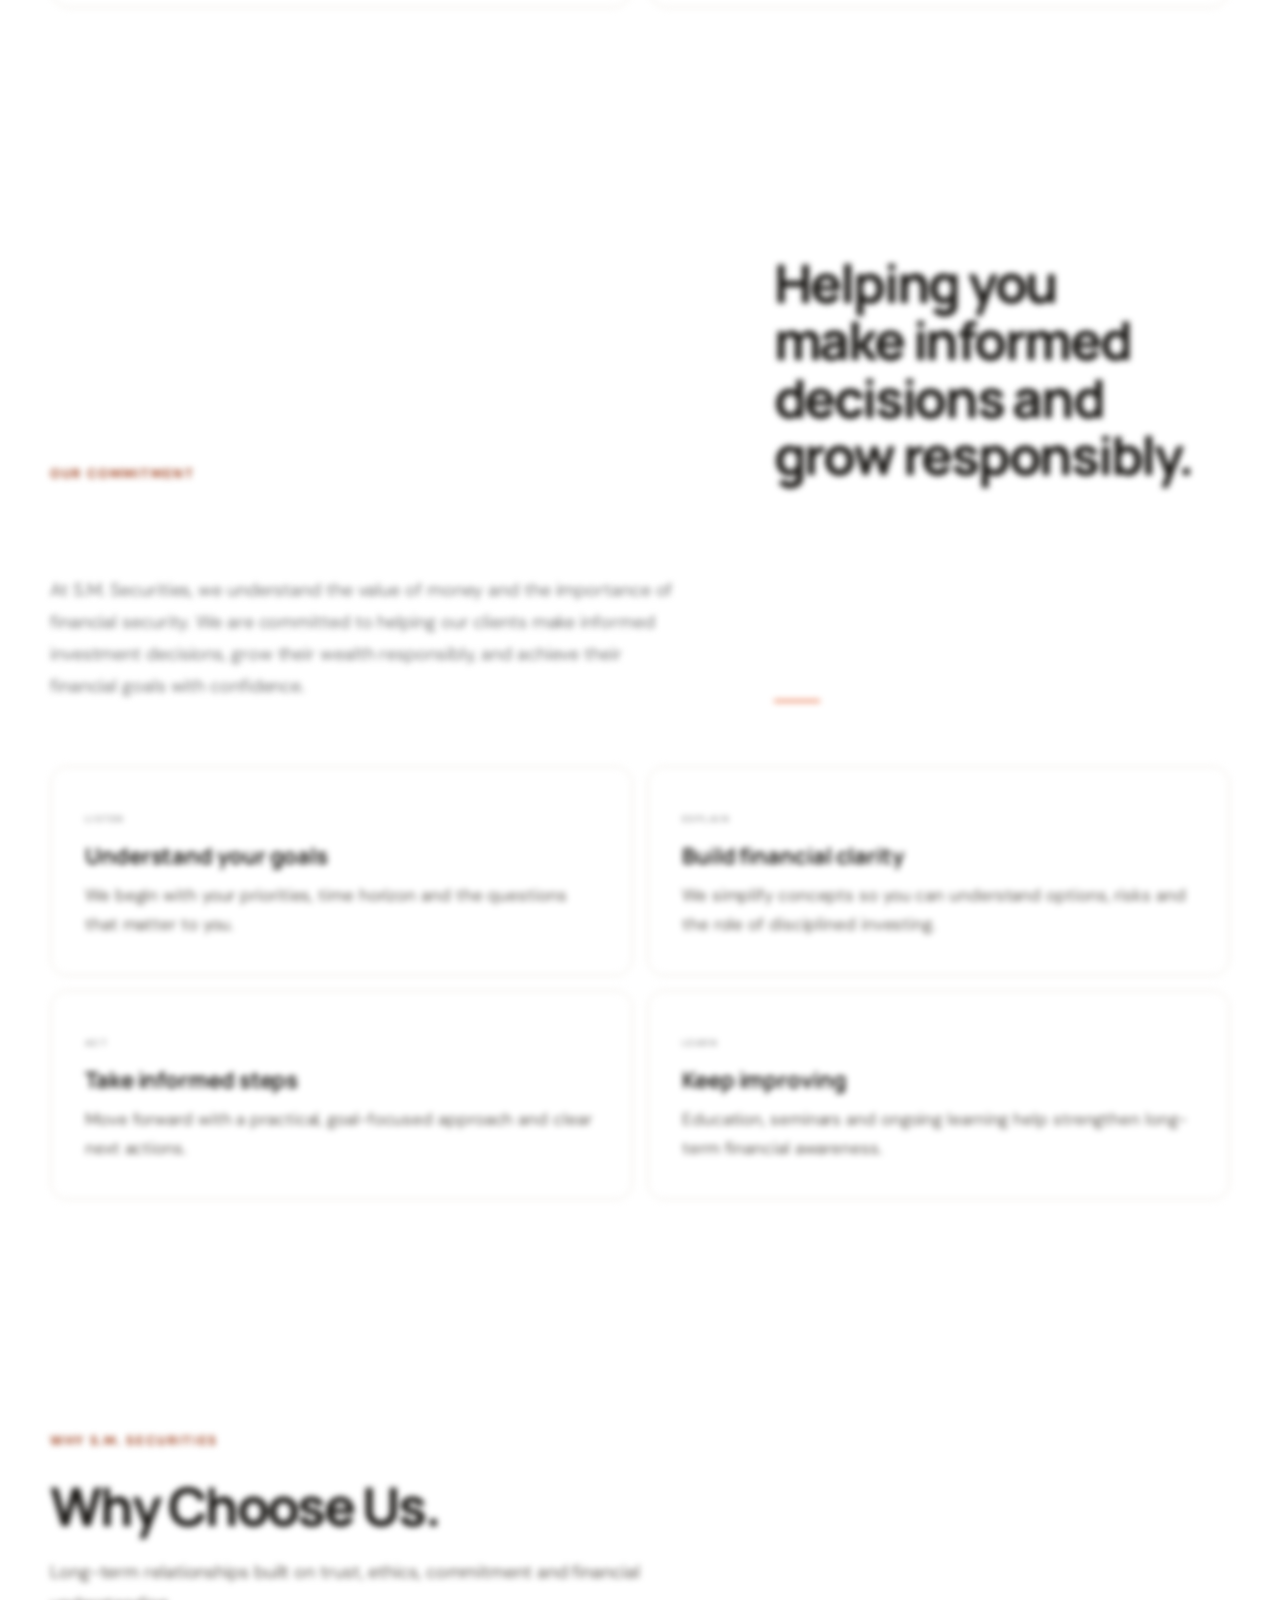
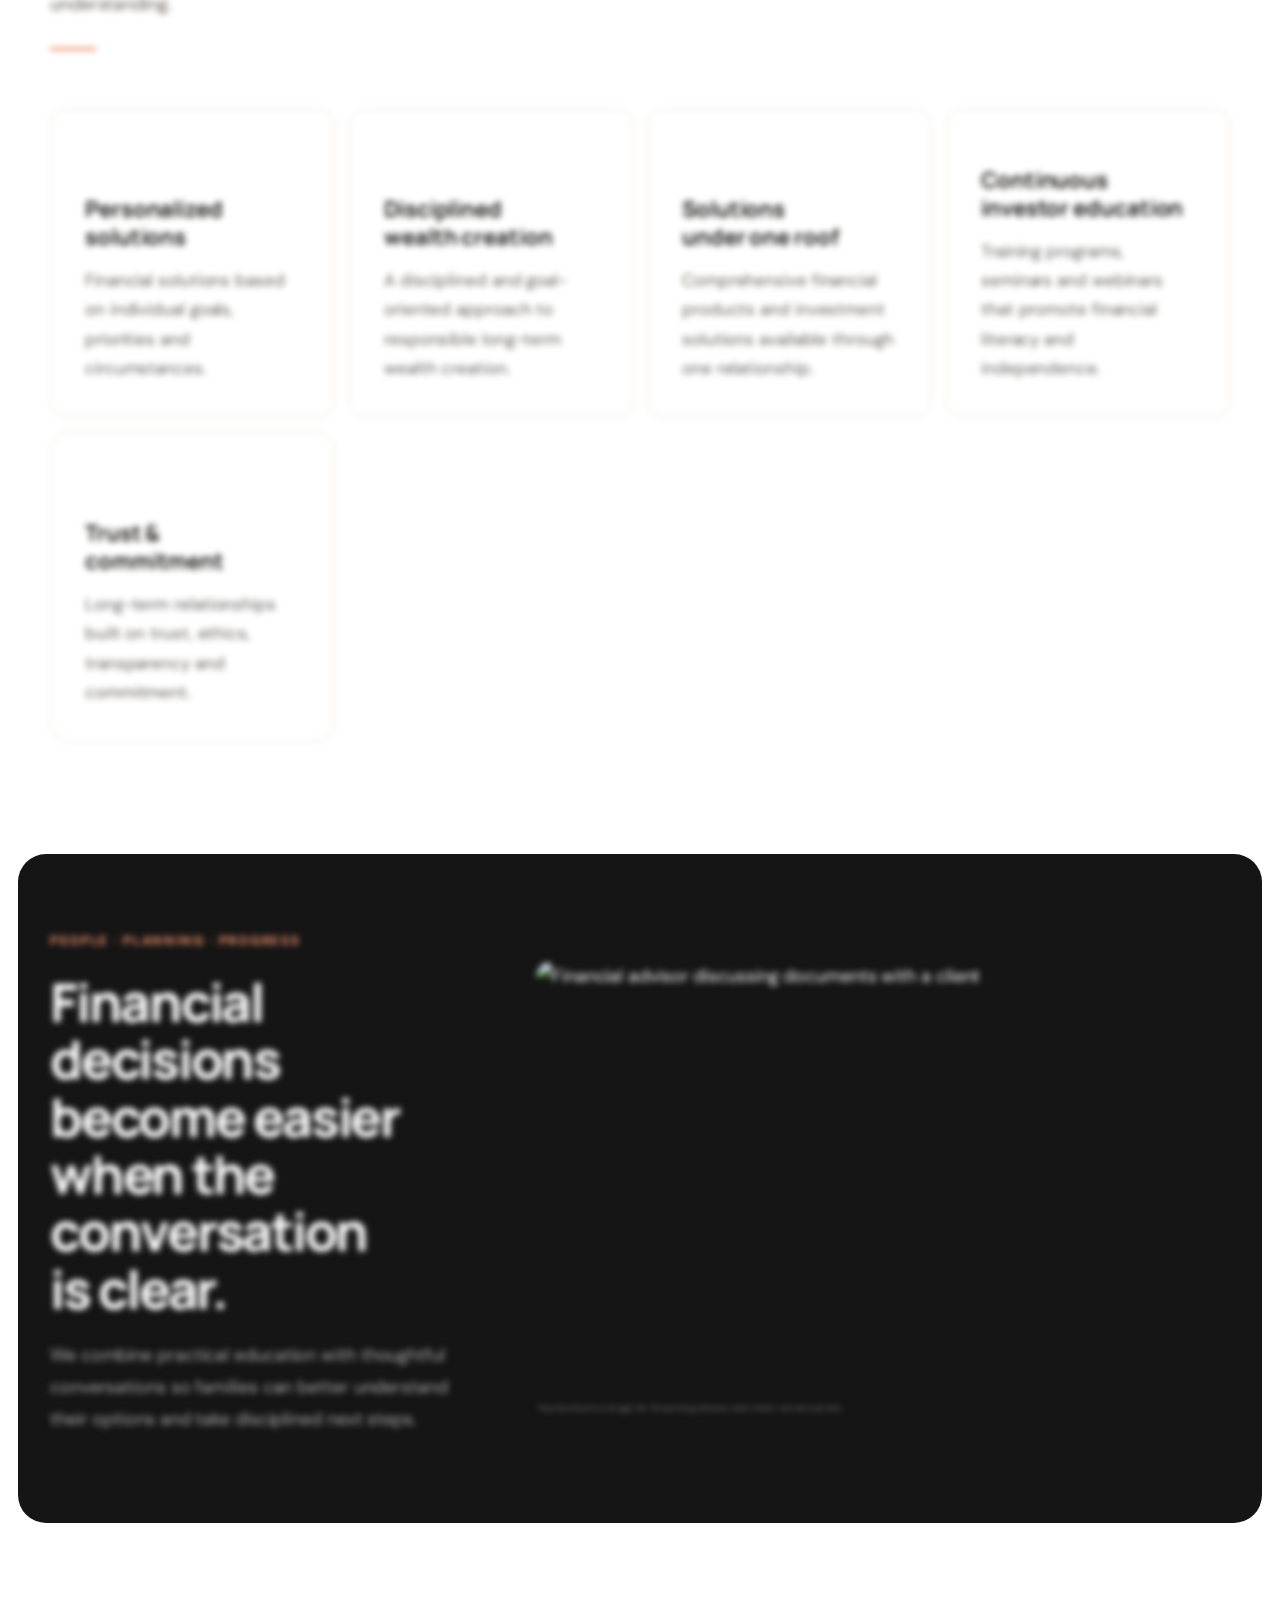
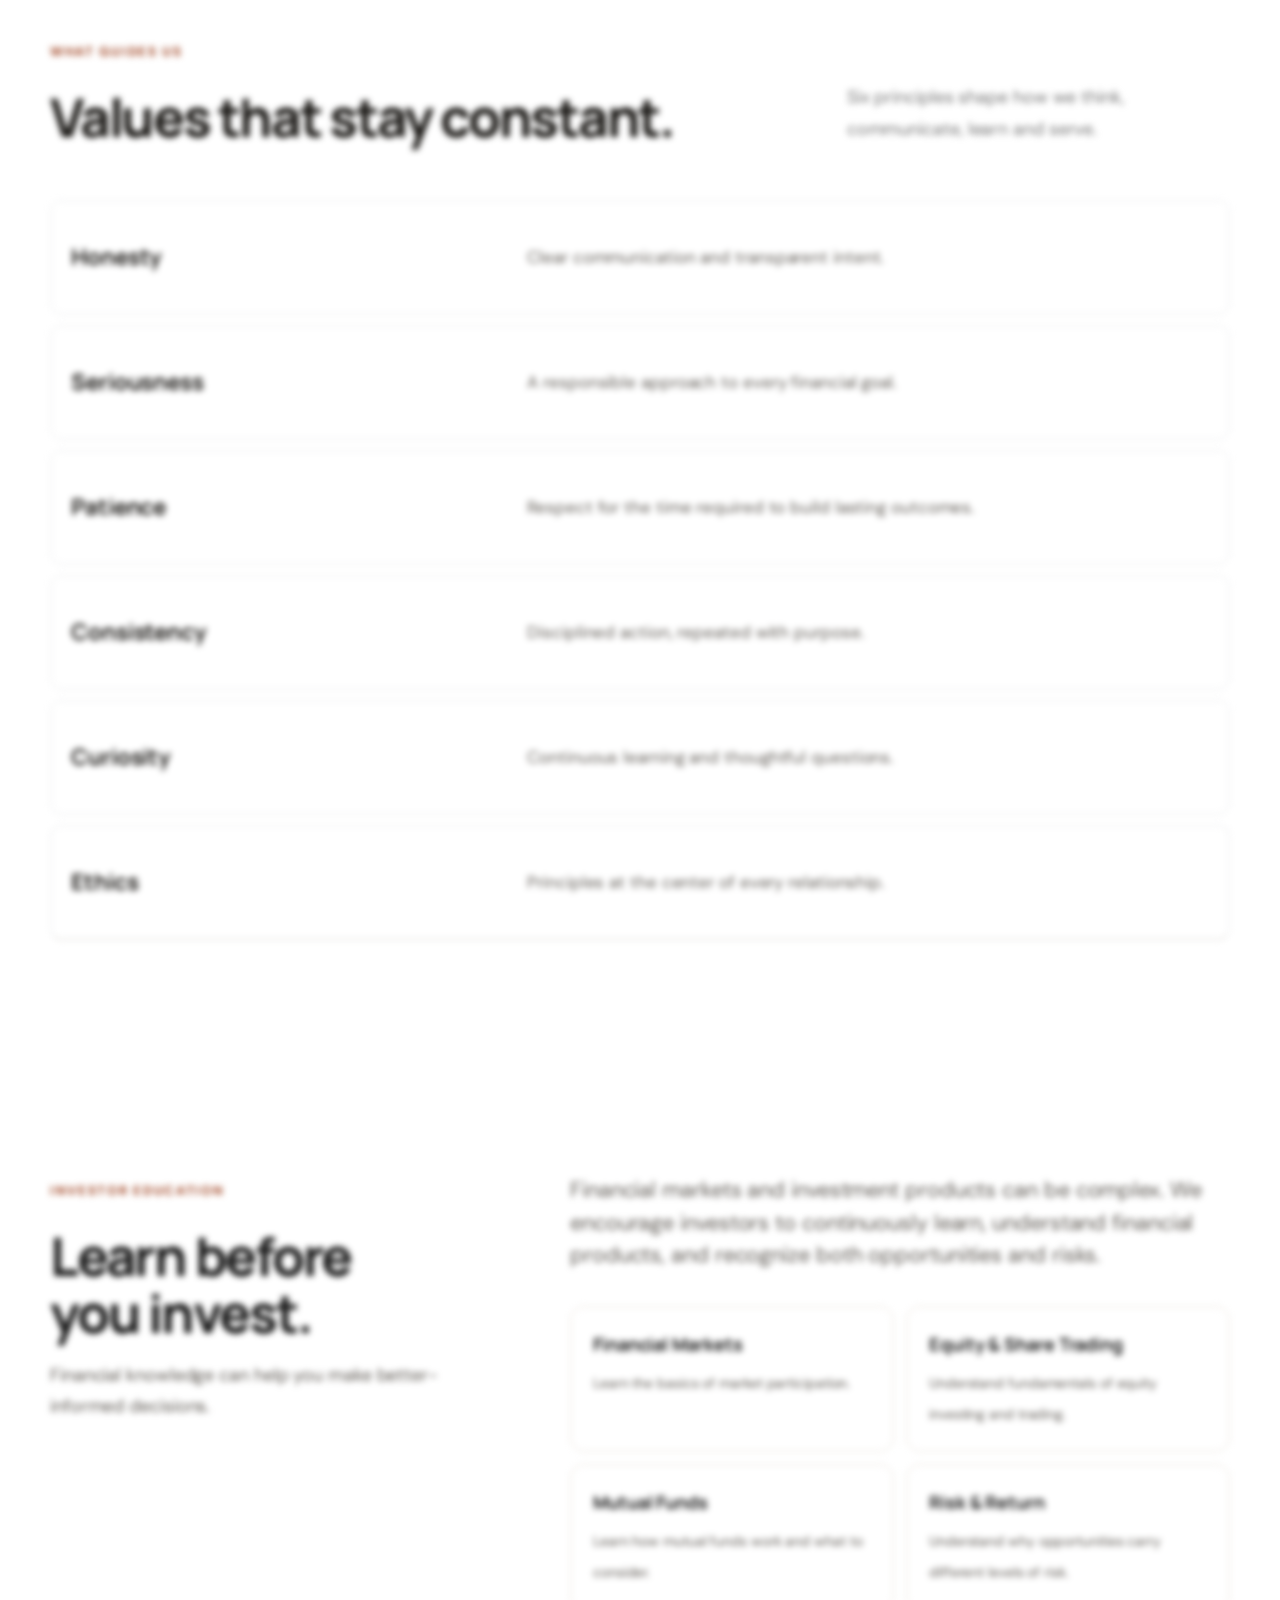
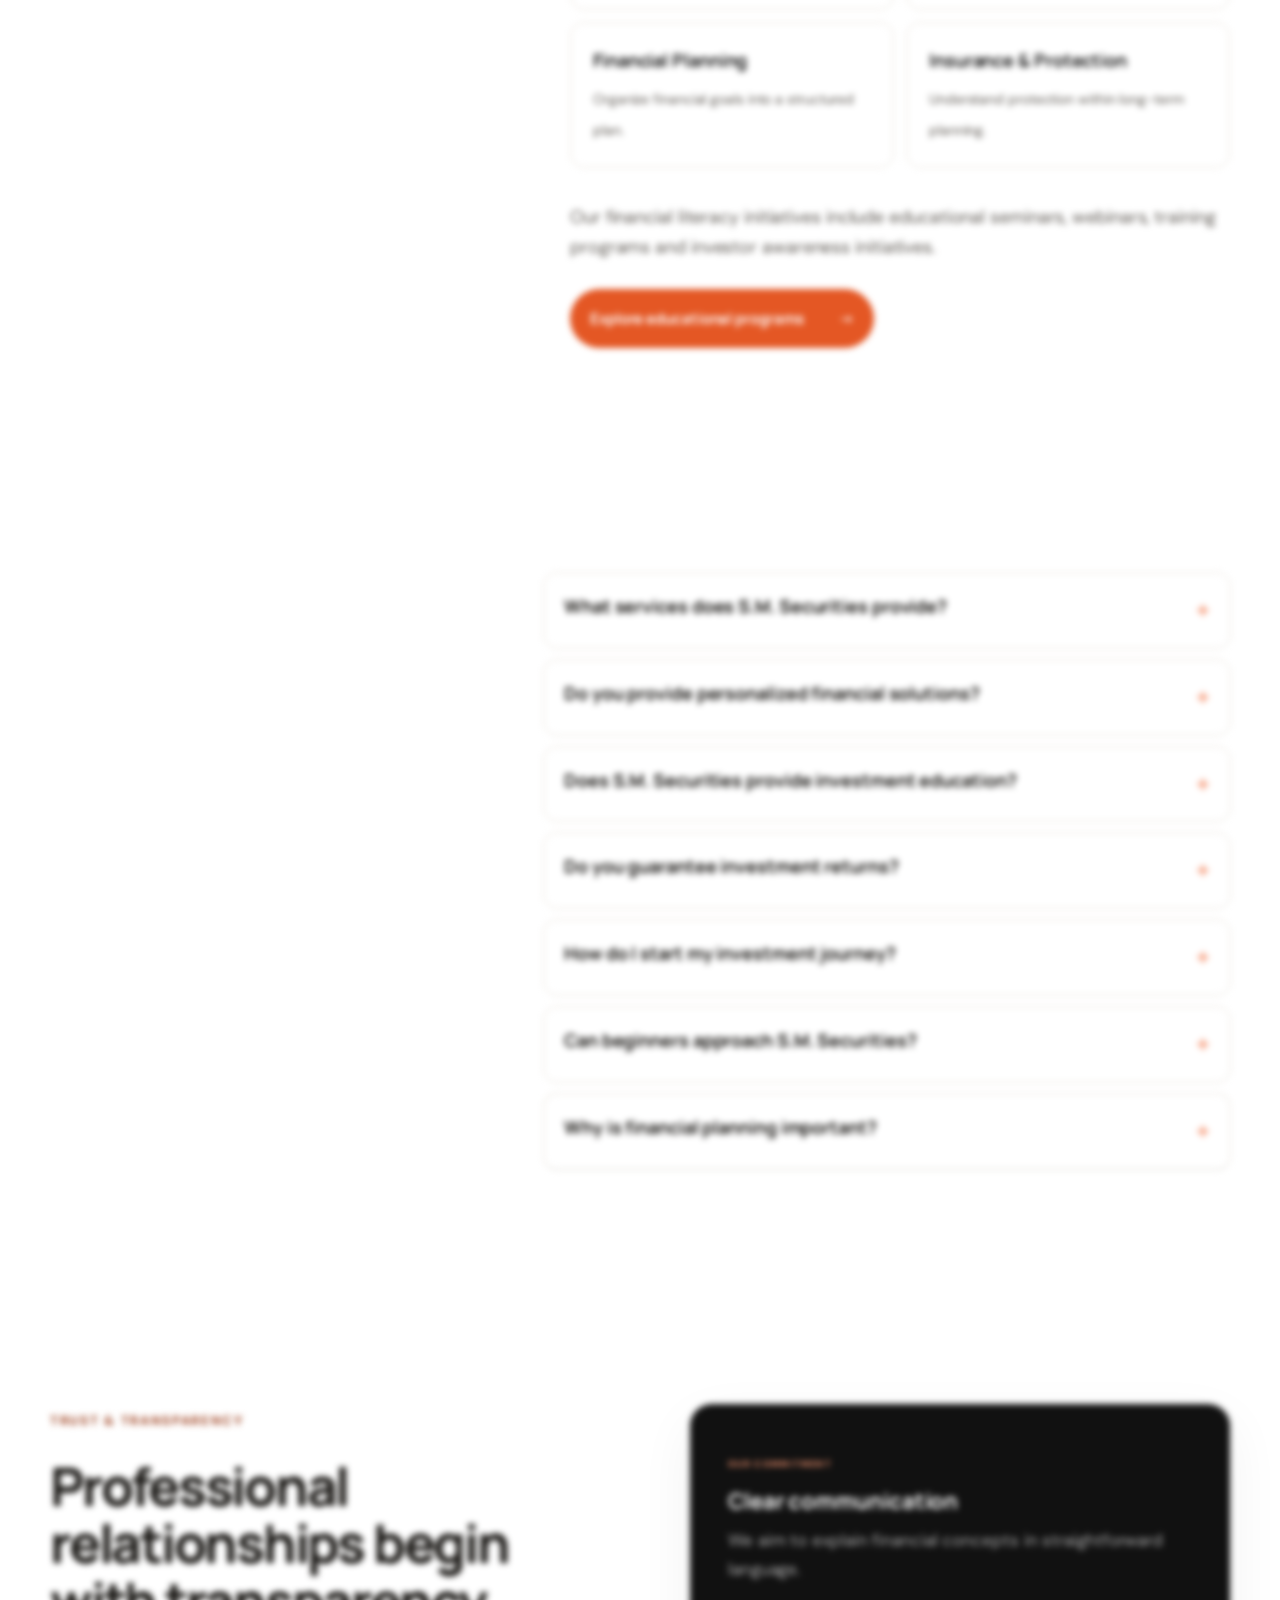
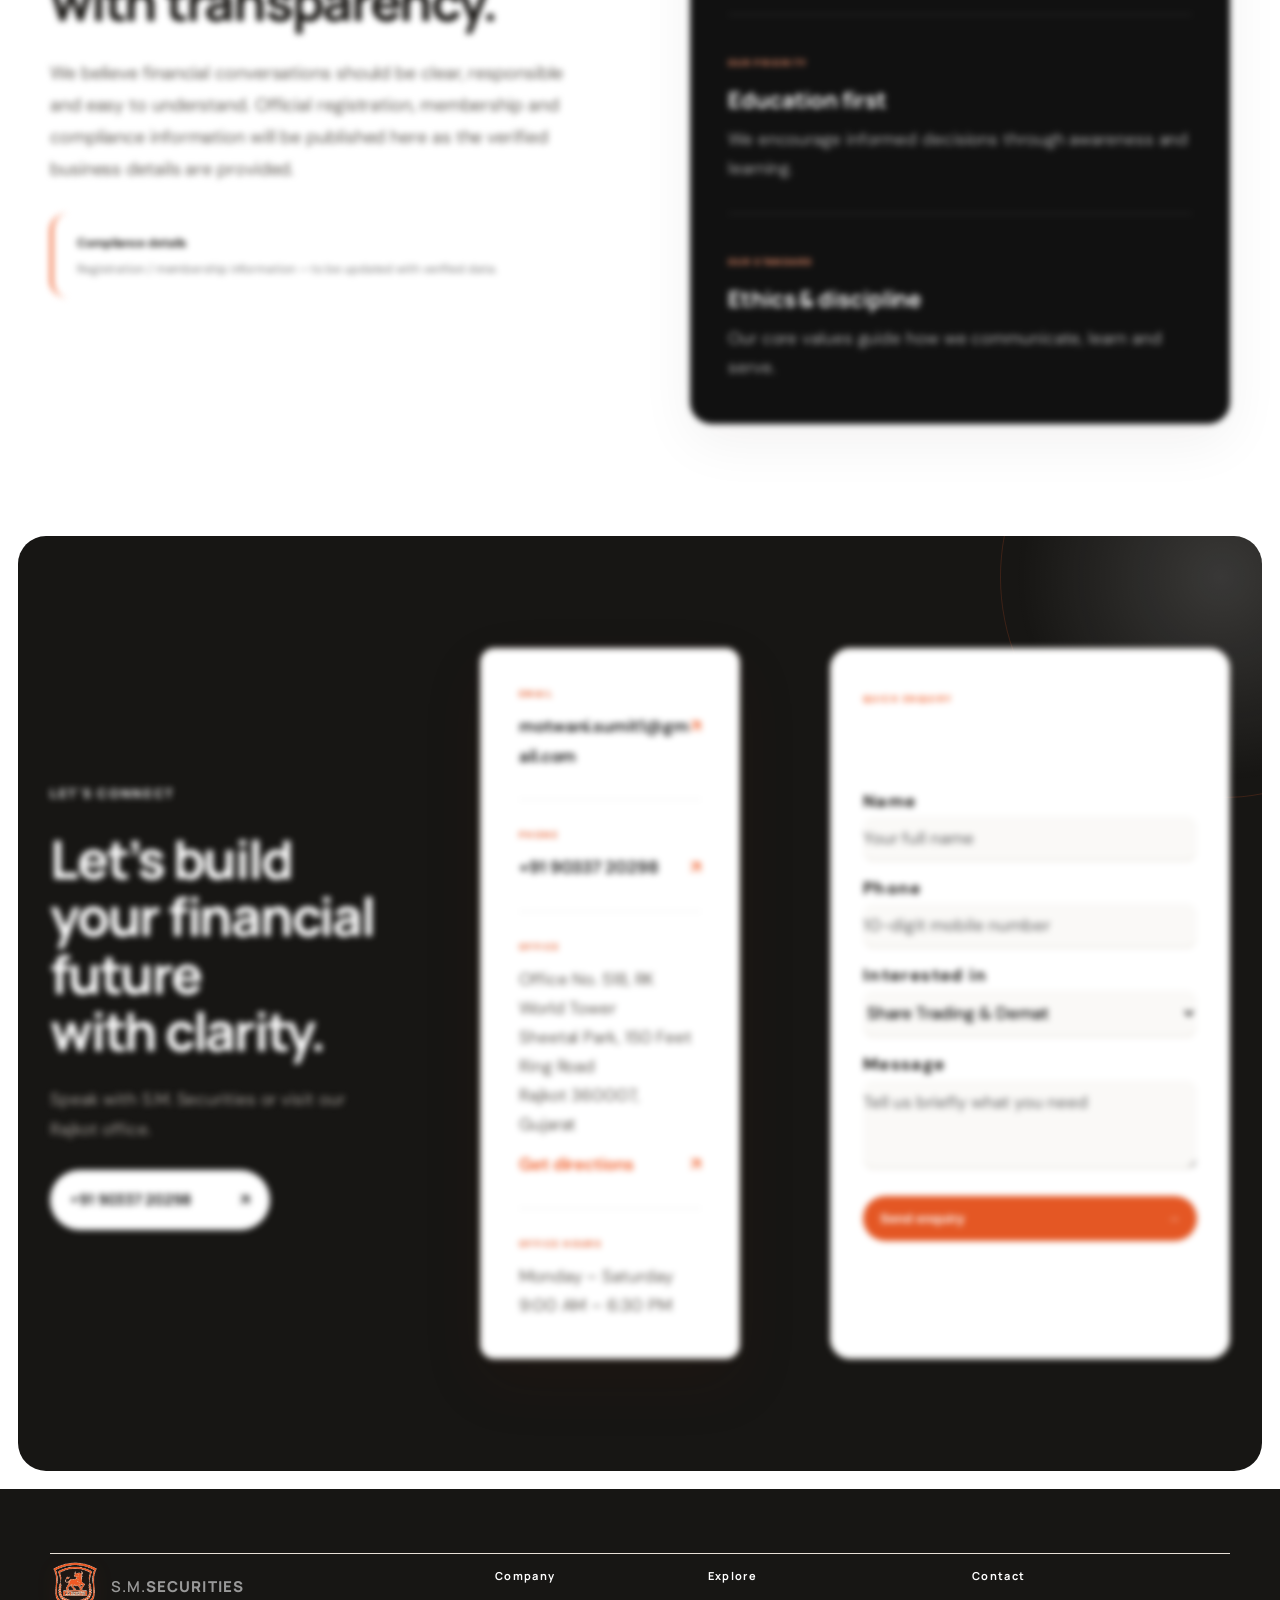
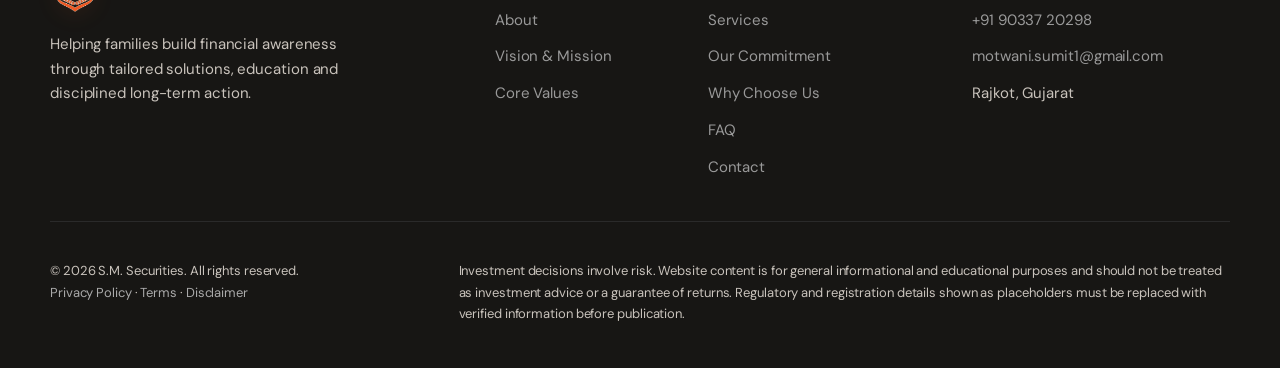
==== commit 20fc99b0: "Add files via upload" ====
--- a/index.html
+++ b/index.html
@@ -1,16 +1,24 @@
 <!doctype html><html lang="en"><head><meta charset="utf-8"><meta name="viewport" content="width=device-width,initial-scale=1"><meta name="description" content="S.M. Securities — empowering families through financial solutions, education and disciplined long-term investing."><title>S.M. Securities | Financial Guidance & Education in Rajkot</title><meta name="robots" content="index,follow"><meta name="theme-color" content="#f05a24"><meta property="og:type" content="website"><meta property="og:title" content="S.M. Securities | Clarity for today. Confidence for tomorrow."><meta property="og:description" content="Financial solutions, demat account assistance and financial education for families in Rajkot, Gujarat."><meta property="og:image" content="./logo-transparent.png"><meta name="twitter:card" content="summary"><link rel="icon" type="image/png" href="./favicon.png"><script type="application/ld+json">{"@context":"https://schema.org","@type":"FinancialService","name":"S.M. Securities","description":"Financial solutions, demat account assistance and financial education.","telephone":"+91 9033720298","email":"motwani.sumit1@gmail.com","address":{"@type":"PostalAddress","streetAddress":"Office No. 518, RK World Tower, Sheetal Park, 150 Feet Ring Road","addressLocality":"Rajkot","addressRegion":"Gujarat","postalCode":"360007","addressCountry":"IN"}}</script><link rel="preconnect" href="https://fonts.googleapis.com"><link rel="preconnect" href="https://fonts.gstatic.com" crossorigin><link href="https://fonts.googleapis.com/css2?family=DM+Sans:wght@400;500;600;700&family=Manrope:wght@600;700;800&display=swap" rel="stylesheet"><link rel="stylesheet" href="styles.css"></head><body><div class="page-progress" aria-hidden="true"><span></span></div>
-<header class="header" id="top"><div class="container nav"><a class="brand" href="#top"><img src="./logo-transparent.png" alt="S.M. Securities logo"><span>S.M. <b>SECURITIES</b></span></a><button class="menu" aria-label="Toggle menu" aria-expanded="false"><span></span><span></span></button><nav class="links"><a href="#about">About</a><a href="#vision">Vision & Mission</a><a href="#services">Services</a><a href="#process">Commitment</a><a href="#why">Why Us</a><a href="#values">Values</a><a href="#faq">FAQ</a><a href="#contact">Contact</a><a class="navBtn" href="tel:+919033720298">Speak with us <i>↗</i></a></nav></div></header>
-<main><section class="hero"><div class="orb o1"></div><div class="orb o2"></div><div class="container heroGrid"><div class="heroCopy reveal"><div class="kicker"><span></span> RAJKOT · GUJARAT</div><h1>Your Trusted Partner in<br><em>Wealth Creation and Financial Independence.</em></h1><p>S.M. Securities helps individuals, families and business owners pursue financial independence through informed, disciplined investing and personalized financial solutions.</p><div class="actions"><a class="btn primary" href="#contact">Start a conversation <span>→</span></a><a class="textBtn" href="#about">Explore our philosophy <span>↓</span></a></div><div class="proof"><div><strong class="counter" data-target="100000">0</strong><small>Families in our vision</small></div><div class="line"></div><div><strong class="counter" data-target="5000">0</strong><small>Demat accounts · annual goal</small></div></div></div><div class="heroVisual reveal"><div class="visualCard"><div class="visualTop"><span>Built on principles</span><b>SM / 01</b></div><img src="./logo-transparent.png" alt="S.M. Securities"><div class="visualBottom"><div><span class="pulse"></span>Honesty</div><div>Patience</div><div>Consistency</div></div></div><div class="floatTag">Financial literacy<br><b>that creates independence.</b></div></div></div></section>
+<header class="header" id="top"><div class="container nav"><a class="brand" href="#top"><img src="./logo-transparent.png" alt="S.M. Securities logo"><span>S.M. <b>SECURITIES</b></span></a><button class="menu" aria-label="Toggle menu" aria-expanded="false"><span></span><span></span></button><nav class="links"><a href="#about">About</a><a href="#services">Services</a><a href="#service-details">Solutions</a><a href="#education">Education</a><a href="#why">Why Us</a><a href="#faq">FAQ</a><a href="#contact">Contact</a><a class="navBtn" href="tel:+919033720298">Speak with us <i>↗</i></a></nav></div></header>
+<main><section class="hero"><div class="orb o1"></div><div class="orb o2"></div><div class="container heroGrid"><div class="heroCopy reveal"><div class="kicker"><span></span> RAJKOT · GUJARAT</div><h1>Your Trusted Partner in<br><em>Wealth Creation and Financial Independence.</em></h1><p>Make informed financial decisions. Build wealth with discipline. Work towards a more secure financial future. At S.M. Securities, we help individuals, families and business owners with personalized financial and investment solutions aligned with their goals, risk appetite and long-term aspirations.</p><div class="actions"><a class="btn primary" href="#contact">Start a conversation <span>→</span></a><a class="textBtn" href="#about">Explore our philosophy <span>↓</span></a></div><div class="proof"><div><strong class="counter" data-target="100000">0</strong><small>Families in our vision</small></div><div class="line"></div><div><strong class="counter" data-target="5000">0</strong><small>Demat accounts · annual goal</small></div></div></div><div class="heroVisual reveal"><div class="visualCard"><img src="./logo-transparent.png" alt="S.M. Securities"></div></div></div></section>
 <section class="trust"><div class="container trustRow"><span>OUR PURPOSE</span><p>Helping families make informed, thoughtful and sustainable financial decisions.</p><span class="mark">S.M.</span></div></section>
-<section class="about section" id="about"><div class="container split"><div class="sticky reveal"><span class="label">01 / WHO WE ARE</span><h2>A disciplined approach to a stronger financial future.</h2></div><div class="aboutBody reveal"><p class="large">S.M. Securities is a financial services firm dedicated to helping individuals, families, and business owners achieve financial independence through informed and disciplined investing. We believe every financial journey is unique, so we provide personalized solutions aligned with our clients’ goals, risk appetite, and long-term aspirations.</p><p>Our approach is built on honesty, transparency, and commitment. We do not sell products or make unrealistic promises. Instead, we provide factual guidance, explain both opportunities and risks, and empower our clients to make confident financial decisions.</p><div class="principles"><div><span>01</span><h3>Understand</h3><p>Start with clear goals and thoughtful questions.</p></div><div><span>02</span><h3>Educate</h3><p>Build confidence through financial knowledge.</p></div><div><span>03</span><h3>Act</h3><p>Move forward with discipline and consistency.</p></div></div></div></div></section>
-<section class="vision section" id="vision"><div class="container"><div class="sectionHead reveal"><span class="label light">02 / DIRECTION</span><h2>Ambition with a clear purpose.</h2></div><div class="statementGrid"><article class="statement orange reveal"><div class="num">01</div><div><span>OUR VISION</span><h3>Financial independence for 100,000 families.</h3><p>To empower 100,000 families to achieve financial independence and secure their future through strategic and sustainable investments.</p></div><a href="#contact">Connect with us →</a></article><article class="statement black reveal"><div class="num">02</div><div><span>OUR MISSION</span><h3>Solutions, access and financial education.</h3><p>To empower families with tailored financial solutions, activate 5,000 demat accounts every year, and provide educational seminars, webinars, and training that promote financial literacy and independence.</p></div><a href="#values">Our principles →</a></article></div></div></section>
+<section class="about section" id="about"><div class="container split"><div class="sticky reveal"><span class="label">WHO WE ARE</span><h2>A disciplined approach to a stronger financial future.</h2></div><div class="aboutBody reveal"><p class="large">S.M. Securities is a financial services firm dedicated to helping individuals, families, and business owners achieve financial independence through informed and disciplined investing. We believe every financial journey is unique, so we provide personalized solutions aligned with our clients’ goals, risk appetite, and long-term aspirations.</p><p>Our approach is built on honesty, transparency, and commitment. We do not sell products or make unrealistic promises. Instead, we provide factual guidance, explain both opportunities and risks, and empower our clients to make confident financial decisions.</p><div class="principles"><div><h3>Understand</h3><p>Start with clear goals and thoughtful questions.</p></div><div><h3>Educate</h3><p>Build confidence through financial knowledge.</p></div><div><h3>Act</h3><p>Move forward with discipline and consistency.</p></div></div></div></div></section>
+<section class="vision section" id="vision"><div class="container"><div class="sectionHead reveal"><span class="label light">DIRECTION</span><h2>Ambition with a clear purpose.</h2></div><div class="statementGrid"><article class="statement orange reveal"><div><span>OUR VISION</span><h3>Financial independence for 100,000 families.</h3><p>To empower 100,000 families to achieve financial independence and secure their future through strategic and sustainable investments.</p></div><a href="#contact">Connect with us →</a></article><article class="statement black reveal"><div><span>OUR MISSION</span><h3>Solutions, access and financial education.</h3><p>To empower families with tailored financial solutions, activate 5,000 demat accounts every year, and provide educational seminars, webinars, and training that promote financial literacy and independence.</p></div><a href="#values">Our principles →</a></article></div></div></section>
 
-<section class="services section" id="services"><div class="container"><div class="servicesHead reveal"><div><span class="label">03 / OUR SERVICES</span><h2>Comprehensive financial solutions under one roof.</h2></div><p>Our services are designed to support informed financial decisions across investing, protection, planning and funding needs.</p></div><div class="serviceGrid"><article class="serviceCard reveal"><span>01</span><div class="serviceIcon">↗</div><h3>Share Trading & Demat Accounts</h3><p>Support for participating in the securities market and managing investments through a Demat account.</p></article><article class="serviceCard reveal"><span>02</span><div class="serviceIcon">◎</div><h3>Commodity Trading</h3><p>Access and guidance for commodity-market participation with a disciplined approach to risk.</p></article><article class="serviceCard reveal"><span>03</span><div class="serviceIcon">◇</div><h3>Derivatives Trading</h3><p>Support for understanding and participating in derivatives while recognizing their risks and complexity.</p></article><article class="serviceCard reveal"><span>04</span><div class="serviceIcon">◫</div><h3>Portfolio Management Services (PMS)</h3><p>Portfolio management solutions for eligible investors seeking a structured investment approach.</p></article><article class="serviceCard reveal"><span>05</span><div class="serviceIcon">◉</div><h3>Financial Planning</h3><p>Goal-oriented financial planning aligned with priorities, risk appetite and long-term aspirations.</p></article><article class="serviceCard reveal"><span>06</span><div class="serviceIcon">◆</div><h3>Mutual Funds</h3><p>Mutual fund solutions selected around financial goals, time horizons and risk considerations.</p></article><article class="serviceCard reveal"><span>07</span><div class="serviceIcon">♡</div><h3>Life Insurance</h3><p>Protection solutions intended to help families prepare for important financial responsibilities.</p></article><article class="serviceCard reveal"><span>08</span><div class="serviceIcon">▣</div><h3>General Insurance</h3><p>Insurance solutions for broader protection needs, subject to applicable terms and eligibility.</p></article><article class="serviceCard reveal"><span>09</span><div class="serviceIcon">₹</div><h3>Loans</h3><p>Assistance in exploring suitable loan options based on needs, eligibility and applicable lender terms.</p></article></div></div></section>
-<section class="process section" id="process"><div class="container"><div class="processHead reveal"><span class="label">04 / OUR COMMITMENT</span><h2>Helping you make informed decisions and grow responsibly.</h2><p>At S.M. Securities, we understand the value of money and the importance of financial security. We are committed to helping our clients make informed investment decisions, grow their wealth responsibly, and achieve their financial goals with confidence.</p></div><div class="processGrid"><article class="processStep reveal"><span>01</span><div><small>LISTEN</small><h3>Understand your goals</h3><p>We begin with your priorities, time horizon and the questions that matter to you.</p></div></article><article class="processStep reveal"><span>02</span><div><small>EXPLAIN</small><h3>Build financial clarity</h3><p>We simplify concepts so you can understand options, risks and the role of disciplined investing.</p></div></article><article class="processStep reveal"><span>03</span><div><small>ACT</small><h3>Take informed steps</h3><p>Move forward with a practical, goal-focused approach and clear next actions.</p></div></article><article class="processStep reveal"><span>04</span><div><small>LEARN</small><h3>Keep improving</h3><p>Education, seminars and ongoing learning help strengthen long-term financial awareness.</p></div></article></div></div>
-<section class="why section" id="why"><div class="container"><div class="whyHead reveal"><span class="label">05 / WHY S.M. SECURITIES</span><h2>Why Choose Us.</h2><p>Long-term relationships built on trust, ethics, commitment and financial understanding.</p></div><div class="whyGrid"><article class="whyCard reveal"><span>01</span><h3>Personalized solutions</h3><p>Financial solutions based on individual goals, priorities and circumstances.</p></article><article class="whyCard reveal"><span>02</span><h3>Disciplined wealth creation</h3><p>A disciplined and goal-oriented approach to responsible long-term wealth creation.</p></article><article class="whyCard reveal"><span>03</span><h3>Solutions under one roof</h3><p>Comprehensive financial products and investment solutions available through one relationship.</p></article><article class="whyCard reveal"><span>04</span><h3>Continuous investor education</h3><p>Training programs, seminars and webinars that promote financial literacy and independence.</p></article><article class="whyCard reveal"><span>05</span><h3>Trust & commitment</h3><p>Long-term relationships built on trust, ethics, transparency and commitment.</p></article></div></div></section>
-<section class="insightVisual"><div class="container insightGrid"><div class="insightCopy reveal"><span class="label light">06 / PEOPLE · PLANNING · PROGRESS</span><h2>Financial decisions become easier when the conversation is clear.</h2><p>We combine practical education with thoughtful conversations so families can better understand their options and take disciplined next steps.</p></div><figure class="insightImage reveal"><img src="https://images.pexels.com/photos/7821671/pexels-photo-7821671.jpeg?auto=compress&dpr=1&h=900&w=1400" alt="Financial advisor discussing documents with a client"><figcaption>Representative image for financial guidance and client conversations.</figcaption></figure></div></section>
-<section class="values section" id="values"><div class="container"><div class="valuesTop reveal"><div><span class="label">07 / WHAT GUIDES US</span><h2>Values that stay constant.</h2></div><p>Six principles shape how we think, communicate, learn and serve.</p></div><div class="valueList"><div class="value reveal"><span>01</span><h3>Honesty</h3><p>Clear communication and transparent intent.</p><b>↗</b></div><div class="value reveal"><span>02</span><h3>Seriousness</h3><p>A responsible approach to every financial goal.</p><b>↗</b></div><div class="value reveal"><span>03</span><h3>Patience</h3><p>Respect for the time required to build lasting outcomes.</p><b>↗</b></div><div class="value reveal"><span>04</span><h3>Consistency</h3><p>Disciplined action, repeated with purpose.</p><b>↗</b></div><div class="value reveal"><span>05</span><h3>Curiosity</h3><p>Continuous learning and thoughtful questions.</p><b>↗</b></div><div class="value reveal"><span>06</span><h3>Ethics</h3><p>Principles at the center of every relationship.</p><b>↗</b></div></div></div></section>
+<section class="services section" id="services"><div class="container"><div class="servicesHead reveal"><div><span class="label">OUR SERVICES</span><h2>Comprehensive financial solutions under one roof.</h2></div><p>Our services are designed to support informed financial decisions across investing, protection, planning and funding needs.</p></div><div class="serviceGrid"><article class="serviceCard reveal"><div class="serviceIcon">↗</div><h3>Share Trading & Demat Accounts</h3><p>Support for participating in the securities market and managing investments through a Demat account.</p></article><article class="serviceCard reveal"><div class="serviceIcon">◎</div><h3>Commodity Trading</h3><p>Access and guidance for commodity-market participation with a disciplined approach to risk.</p></article><article class="serviceCard reveal"><div class="serviceIcon">◇</div><h3>Derivatives Trading</h3><p>Support for understanding and participating in derivatives while recognizing their risks and complexity.</p></article><article class="serviceCard reveal"><div class="serviceIcon">◫</div><h3>Portfolio Management Services (PMS)</h3><p>Portfolio management solutions for eligible investors seeking a structured investment approach.</p></article><article class="serviceCard reveal"><div class="serviceIcon">◉</div><h3>Financial Planning</h3><p>Goal-oriented financial planning aligned with priorities, risk appetite and long-term aspirations.</p></article><article class="serviceCard reveal"><div class="serviceIcon">◆</div><h3>Mutual Funds</h3><p>Mutual fund solutions selected around financial goals, time horizons and risk considerations.</p></article><article class="serviceCard reveal"><div class="serviceIcon">♡</div><h3>Life Insurance</h3><p>Protection solutions intended to help families prepare for important financial responsibilities.</p></article><article class="serviceCard reveal"><div class="serviceIcon">▣</div><h3>General Insurance</h3><p>Insurance solutions for broader protection needs, subject to applicable terms and eligibility.</p></article><article class="serviceCard reveal"><div class="serviceIcon">₹</div><h3>Loans</h3><p>Assistance in exploring suitable loan options based on needs, eligibility and applicable lender terms.</p></article></div></div></section>
+<section class="serviceDetails section" id="service-details"><div class="container"><div class="servicesHead reveal"><div><span class="label">EXPLORE OUR SOLUTIONS</span><h2>Understand each financial solution before you decide.</h2></div><p>Every solution should be considered in the context of your goals, requirements, time horizon and risk appetite.</p></div><div class="detailGrid">
+<article class="detailCard reveal" id="trading"><span>01</span><h3>Trading &amp; Demat</h3><p>A demat account provides the infrastructure to hold securities electronically, while trading facilities enable participation in equity markets. We also help clients understand commodity and derivatives participation, including the opportunities, complexity and associated risks.</p><div class="detailFlow">Understand → Evaluate → Decide → Stay Disciplined</div><a href="#contact">Enquire about Trading &amp; Demat →</a></article>
+<article class="detailCard reveal" id="mutual-funds"><span>02</span><h3>Mutual Funds</h3><p>Mutual funds can provide access to professionally managed portfolios across different asset categories. Decisions should reflect your financial goal, investment horizon, risk appetite and the characteristics of the selected scheme.</p><ul><li>Diversification</li><li>Professional fund management</li><li>Different asset categories</li><li>Options for different objectives</li></ul><a href="#contact">Discuss Mutual Fund options →</a></article>
+<article class="detailCard reveal" id="financial-planning"><span>03</span><h3>Financial Planning</h3><p>Financial planning begins with understanding where you are today and where you want to go. We help organize priorities and build a structured approach around your circumstances.</p><ol><li>Identify your goals</li><li>Understand your financial position</li><li>Assess your risk appetite</li><li>Develop a strategy</li><li>Implement suitable solutions</li><li>Review &amp; stay disciplined</li></ol><a href="#contact">Talk about Financial Planning →</a></article>
+<article class="detailCard reveal" id="pms"><span>04</span><h3>Portfolio Management Services</h3><p>PMS may be relevant for eligible investors seeking a more structured and professionally managed investment portfolio. Portfolio decisions should consider financial objectives, requirements, risk appetite, investment horizon, strategy and associated risks.</p><a href="#contact">Enquire about PMS →</a></article>
+<article class="detailCard reveal" id="insurance"><span>05</span><h3>Life &amp; General Insurance</h3><p>Financial planning is not only about wealth creation. Life insurance can support your family’s financial protection, while general insurance can help protect valuable assets and manage specific financial risks.</p><a href="#contact">Discuss Insurance →</a></article>
+<article class="detailCard reveal" id="loans"><span>06</span><h3>Loans</h3><p>Before choosing financing, consider your funding requirement, repayment capacity, cost of borrowing, tenure and applicable terms and conditions. We help clients explore loan-related financial solutions based on their requirements.</p><a href="#contact">Discuss your Loan requirement →</a></article>
+</div></div></section>
+<section class="process section" id="process"><div class="container"><div class="processHead reveal"><span class="label">OUR COMMITMENT</span><h2>Helping you make informed decisions and grow responsibly.</h2><p>At S.M. Securities, we understand the value of money and the importance of financial security. We are committed to helping our clients make informed investment decisions, grow their wealth responsibly, and achieve their financial goals with confidence.</p></div><div class="processGrid"><article class="processStep reveal"><div><small>LISTEN</small><h3>Understand your goals</h3><p>We begin with your priorities, time horizon and the questions that matter to you.</p></div></article><article class="processStep reveal"><div><small>EXPLAIN</small><h3>Build financial clarity</h3><p>We simplify concepts so you can understand options, risks and the role of disciplined investing.</p></div></article><article class="processStep reveal"><div><small>ACT</small><h3>Take informed steps</h3><p>Move forward with a practical, goal-focused approach and clear next actions.</p></div></article><article class="processStep reveal"><div><small>LEARN</small><h3>Keep improving</h3><p>Education, seminars and ongoing learning help strengthen long-term financial awareness.</p></div></article></div></div></section>
+<section class="why section" id="why"><div class="container"><div class="whyHead reveal"><span class="label">WHY S.M. SECURITIES</span><h2>Why Choose Us.</h2><p>Long-term relationships built on trust, ethics, commitment and financial understanding.</p></div><div class="whyGrid"><article class="whyCard reveal"><h3>Personalized solutions</h3><p>Financial solutions based on individual goals, priorities and circumstances.</p></article><article class="whyCard reveal"><h3>Disciplined wealth creation</h3><p>A disciplined and goal-oriented approach to responsible long-term wealth creation.</p></article><article class="whyCard reveal"><h3>Solutions under one roof</h3><p>Comprehensive financial products and investment solutions available through one relationship.</p></article><article class="whyCard reveal"><h3>Continuous investor education</h3><p>Training programs, seminars and webinars that promote financial literacy and independence.</p></article><article class="whyCard reveal"><h3>Trust & commitment</h3><p>Long-term relationships built on trust, ethics, transparency and commitment.</p></article></div></div></section>
+<section class="insightVisual"><div class="container insightGrid"><div class="insightCopy reveal"><span class="label light">PEOPLE · PLANNING · PROGRESS</span><h2>Financial decisions become easier when the conversation is clear.</h2><p>We combine practical education with thoughtful conversations so families can better understand their options and take disciplined next steps.</p></div><figure class="insightImage reveal"><img src="https://images.pexels.com/photos/7821671/pexels-photo-7821671.jpeg?auto=compress&dpr=1&h=900&w=1400" alt="Financial advisor discussing documents with a client"><figcaption>Representative image for financial guidance and client conversations.</figcaption></figure></div></section>
+<section class="values section" id="values"><div class="container"><div class="valuesTop reveal"><div><span class="label">WHAT GUIDES US</span><h2>Values that stay constant.</h2></div><p>Six principles shape how we think, communicate, learn and serve.</p></div><div class="valueList"><div class="value reveal"><h3>Honesty</h3><p>Clear communication and transparent intent.</p><b>↗</b></div><div class="value reveal"><h3>Seriousness</h3><p>A responsible approach to every financial goal.</p><b>↗</b></div><div class="value reveal"><h3>Patience</h3><p>Respect for the time required to build lasting outcomes.</p><b>↗</b></div><div class="value reveal"><h3>Consistency</h3><p>Disciplined action, repeated with purpose.</p><b>↗</b></div><div class="value reveal"><h3>Curiosity</h3><p>Continuous learning and thoughtful questions.</p><b>↗</b></div><div class="value reveal"><h3>Ethics</h3><p>Principles at the center of every relationship.</p><b>↗</b></div></div></div></section>
 
-<section class="faq section" id="faq"><div class="container faqGrid"><div class="faqIntro reveal"><span class="label">08 / FREQUENTLY ASKED</span><h2>Questions, answered clearly.</h2><p>Quick answers to common questions. Exact requirements can vary, so contact us for details relevant to your situation.</p></div><div class="accordion reveal"><details><summary>What is a Demat account?<span>+</span></summary><p>A Demat account holds eligible securities in electronic form. We can help explain the account-opening journey and basic requirements.</p></details><details><summary>What documents are generally needed to get started?<span>+</span></summary><p>Identity, address, PAN, bank and other KYC-related information may be required. Final requirements depend on the applicable onboarding process.</p></details><details><summary>Do you provide financial education?<span>+</span></summary><p>Yes. Our mission includes seminars, webinars and training designed to improve financial literacy and awareness.</p></details><details><summary>How can I speak with S.M. Securities?<span>+</span></summary><p>Call +91 90337 20298, send an email, use the WhatsApp button or submit the enquiry form on this page.</p></details><details><summary>Where is your office?<span>+</span></summary><p>Office No. 518, RK World Tower, Sheetal Park, 150 Feet Ring Road, Rajkot 360007, Gujarat.</p></details></div></div></section><section class="trustSection section" id="trust"><div class="container trustGrid"><div class="trustCopy reveal"><span class="label">09 / TRUST & TRANSPARENCY</span><h2>Professional relationships begin with transparency.</h2><p>We believe financial conversations should be clear, responsible and easy to understand. Official registration, membership and compliance information will be published here as the verified business details are provided.</p><div class="trustNote"><b>Compliance details</b><span>Registration / membership information — to be updated with verified data.</span></div></div><div class="trustCards reveal"><div><small>OUR COMMITMENT</small><strong>Clear communication</strong><p>We aim to explain financial concepts in straightforward language.</p></div><div><small>OUR PRIORITY</small><strong>Education first</strong><p>We encourage informed decisions through awareness and learning.</p></div><div><small>OUR STANDARD</small><strong>Ethics & discipline</strong><p>Our core values guide how we communicate, learn and serve.</p></div></div></div></section>
-<section class="contact section" id="contact"><div class="container contactGrid"><div class="contactCopy reveal"><span class="label light">10 / LET'S CONNECT</span><h2>Let’s build your financial future with clarity.</h2><p>Speak with S.M. Securities or visit our Rajkot office.</p><a class="btn white" href="tel:+919033720298">+91 90337 20298 <span>↗</span></a></div><div class="contactCard reveal"><div><small>EMAIL</small><a href="mailto:motwani.sumit1@gmail.com">motwani.sumit1@gmail.com <span>↗</span></a></div><div><small>PHONE</small><a href="tel:+919033720298">+91 90337 20298 <span>↗</span></a></div><div><small>OFFICE</small><p>Office No. 518, RK World Tower<br>Sheetal Park, 150 Feet Ring Road<br>Rajkot 360007, Gujarat</p><a class="directionLink" href="https://www.google.com/maps/search/?api=1&query=RK+World+Tower+Sheetal+Park+150+Feet+Ring+Road+Rajkot+360007" target="_blank" rel="noopener">Get directions <span>↗</span></a></div><div><small>OFFICE HOURS</small><p>Monday – Saturday<br>9:00 AM – 6:30 PM</p></div></div><form class="enquiryForm reveal" id="enquiryForm"><div class="formHead"><small>QUICK ENQUIRY</small><h3>How can we help?</h3></div><label>Name<input name="name" type="text" placeholder="Your full name" autocomplete="name" minlength="2" required></label><label>Phone<input name="phone" type="tel" placeholder="10-digit mobile number" autocomplete="tel" inputmode="numeric" pattern="[6-9][0-9]{9}" maxlength="10" required></label><label>Interested in<select name="interest"><option>Demat Account Assistance</option><option>Investment Guidance</option><option>Financial Education</option><option>Seminars & Webinars</option><option>Other enquiry</option></select></label><label>Message<textarea name="message" rows="3" placeholder="Tell us briefly what you need"></textarea></label><button class="formSubmit" type="submit">Send enquiry <span>→</span></button><p class="formStatus" aria-live="polite"></p></form></div></section></main>
+<section class="education section" id="education"><div class="container educationGrid"><div class="sticky reveal"><span class="label">INVESTOR EDUCATION</span><h2>Learn before you invest.</h2><p>Financial knowledge can help you make better-informed decisions.</p></div><div class="educationBody reveal"><p class="large">Financial markets and investment products can be complex. We encourage investors to continuously learn, understand financial products, and recognize both opportunities and risks.</p><div class="topicGrid"><div><b>Financial Markets</b><span>Learn the basics of market participation.</span></div><div><b>Equity &amp; Share Trading</b><span>Understand fundamentals of equity investing and trading.</span></div><div><b>Mutual Funds</b><span>Learn how mutual funds work and what to consider.</span></div><div><b>Risk &amp; Return</b><span>Understand why opportunities carry different levels of risk.</span></div><div><b>Financial Planning</b><span>Organize financial goals into a structured plan.</span></div><div><b>Insurance &amp; Protection</b><span>Understand protection within long-term planning.</span></div></div><p class="educationNote">Our financial literacy initiatives include educational seminars, webinars, training programs and investor awareness initiatives.</p><a class="btn primary" href="#contact">Explore educational programs <span>→</span></a></div></div></section><section class="faq section" id="faq"><div class="container faqGrid"><div class="faqIntro reveal"><span class="label">FREQUENTLY ASKED</span><h2>Questions, answered clearly.</h2><p>Important starting points for understanding our services and approach.</p></div><div class="accordion reveal"><details><summary>What services does S.M. Securities provide?<span>+</span></summary><p>Share Trading &amp; Demat Accounts, Commodity Trading, Derivatives Trading, Portfolio Management Services, Financial Planning, Mutual Funds, Life Insurance, General Insurance and Loans.</p></details><details><summary>Do you provide personalized financial solutions?<span>+</span></summary><p>Yes. Our approach centers on solutions aligned with individual goals, requirements, risk appetite and long-term aspirations.</p></details><details><summary>Does S.M. Securities provide investment education?<span>+</span></summary><p>Yes. Financial education is an important part of our mission, including seminars, webinars, training and investor awareness initiatives.</p></details><details><summary>Do you guarantee investment returns?<span>+</span></summary><p>No. Investment returns cannot be guaranteed. Financial markets and investment products involve risks, which investors should understand before making decisions.</p></details><details><summary>How do I start my investment journey?<span>+</span></summary><p>Start by understanding your financial goals and requirements. Contact our team to discuss them and explore suitable financial solutions.</p></details><details><summary>Can beginners approach S.M. Securities?<span>+</span></summary><p>Yes. Investors at different stages can seek information and guidance about available financial services and solutions.</p></details><details><summary>Why is financial planning important?<span>+</span></summary><p>It can help organize goals, understand requirements, evaluate risks and create a structured approach towards your financial future.</p></details></div></div></section><section class="trustSection section" id="trust"><div class="container trustGrid"><div class="trustCopy reveal"><span class="label">TRUST & TRANSPARENCY</span><h2>Professional relationships begin with transparency.</h2><p>We believe financial conversations should be clear, responsible and easy to understand. Official registration, membership and compliance information will be published here as the verified business details are provided.</p><div class="trustNote"><b>Compliance details</b><span>Registration / membership information — to be updated with verified data.</span></div></div><div class="trustCards reveal"><div><small>OUR COMMITMENT</small><strong>Clear communication</strong><p>We aim to explain financial concepts in straightforward language.</p></div><div><small>OUR PRIORITY</small><strong>Education first</strong><p>We encourage informed decisions through awareness and learning.</p></div><div><small>OUR STANDARD</small><strong>Ethics & discipline</strong><p>Our core values guide how we communicate, learn and serve.</p></div></div></div></section>
+<section class="contact section" id="contact"><div class="container contactGrid"><div class="contactCopy reveal"><span class="label light">LET'S CONNECT</span><h2>Let’s build your financial future with clarity.</h2><p>Speak with S.M. Securities or visit our Rajkot office.</p><a class="btn white" href="tel:+919033720298">+91 90337 20298 <span>↗</span></a></div><div class="contactCard reveal"><div><small>EMAIL</small><a href="mailto:motwani.sumit1@gmail.com">motwani.sumit1@gmail.com <span>↗</span></a></div><div><small>PHONE</small><a href="tel:+919033720298">+91 90337 20298 <span>↗</span></a></div><div><small>OFFICE</small><p>Office No. 518, RK World Tower<br>Sheetal Park, 150 Feet Ring Road<br>Rajkot 360007, Gujarat</p><a class="directionLink" href="https://www.google.com/maps/search/?api=1&query=RK+World+Tower+Sheetal+Park+150+Feet+Ring+Road+Rajkot+360007" target="_blank" rel="noopener">Get directions <span>↗</span></a></div><div><small>OFFICE HOURS</small><p>Monday – Saturday<br>9:00 AM – 6:30 PM</p></div></div><form class="enquiryForm reveal" id="enquiryForm"><div class="formHead"><small>QUICK ENQUIRY</small><h3>How can we help?</h3></div><label>Name<input name="name" type="text" placeholder="Your full name" autocomplete="name" minlength="2" required></label><label>Phone<input name="phone" type="tel" placeholder="10-digit mobile number" autocomplete="tel" inputmode="numeric" pattern="[6-9][0-9]{9}" maxlength="10" required></label><label>Interested in<select name="interest"><option>Share Trading &amp; Demat</option><option>Mutual Funds</option><option>Financial Planning</option><option>Portfolio Management Services (PMS)</option><option>Life Insurance</option><option>General Insurance</option><option>Commodity Trading</option><option>Derivatives Trading</option><option>Loans</option><option>Investor Education</option><option>Other enquiry</option></select></label><label>Message<textarea name="message" rows="3" placeholder="Tell us briefly what you need"></textarea></label><button class="formSubmit" type="submit">Send enquiry <span>→</span></button><p class="formStatus" aria-live="polite"></p></form></div></section></main>
 <footer><div class="container corporateFooter"><div class="footerAbout"><a class="brand inverse" href="#top"><img src="./logo-transparent.png" alt=""><span>S.M. <b>SECURITIES</b></span></a><p>Helping families build financial awareness through tailored solutions, education and disciplined long-term action.</p></div><div><h4>Company</h4><a href="#about">About</a><a href="#vision">Vision & Mission</a><a href="#values">Core Values</a></div><div><h4>Explore</h4><a href="#services">Services</a><a href="#process">Our Commitment</a><a href="#why">Why Choose Us</a><a href="#faq">FAQ</a><a href="#contact">Contact</a></div><div><h4>Contact</h4><a href="tel:+919033720298">+91 90337 20298</a><a href="mailto:motwani.sumit1@gmail.com">motwani.sumit1@gmail.com</a><p>Rajkot, Gujarat</p></div></div><div class="container legal"><p>© <span id="year"></span> S.M. Securities. All rights reserved.<br><a href="privacy.html">Privacy Policy</a> · <a href="terms.html">Terms</a> · <a href="disclaimer.html">Disclaimer</a></p><p>Investment decisions involve risk. Website content is for general informational and educational purposes and should not be treated as investment advice or a guarantee of returns. Regulatory and registration details shown as placeholders must be replaced with verified information before publication.</p></div></footer><script src="script.js"></script><a class="whatsappFloat" href="https://wa.me/919033720298?text=Hello%20S.M.%20Securities%2C%20I%20would%20like%20to%20know%20more%20about%20your%20services." target="_blank" rel="noopener" aria-label="Chat with S.M. Securities on WhatsApp"><span class="waIcon" aria-hidden="true"><svg viewBox="0 0 32 32" role="img" focusable="false"><path fill="currentColor" d="M16.04 3C8.87 3 3.05 8.78 3.05 15.91c0 2.28.6 4.5 1.74 6.45L3 29l6.83-1.78a13.02 13.02 0 0 0 6.2 1.58h.01c7.16 0 12.99-5.79 12.99-12.91C29.03 8.78 23.2 3 16.04 3Zm0 23.62h-.01a10.83 10.83 0 0 1-5.52-1.5l-.4-.24-4.05 1.06 1.08-3.93-.26-.4a10.69 10.69 0 0 1-1.65-5.7c0-5.93 4.85-10.75 10.82-10.75 5.96 0 10.81 4.82 10.81 10.75 0 5.92-4.85 10.71-10.82 10.71Zm5.93-8.03c-.32-.16-1.92-.94-2.22-1.05-.3-.11-.51-.16-.73.16-.22.32-.84 1.05-1.03 1.26-.19.22-.38.24-.7.08-.33-.16-1.37-.5-2.61-1.6a9.74 9.74 0 0 1-1.81-2.24c-.19-.32-.02-.5.14-.66.15-.15.33-.38.49-.57.16-.19.22-.32.33-.54.11-.21.05-.4-.03-.56-.08-.16-.73-1.75-1-2.4-.26-.63-.53-.55-.73-.56h-.62c-.22 0-.57.08-.87.4-.3.32-1.14 1.1-1.14 2.69s1.17 3.12 1.33 3.34c.16.21 2.3 3.49 5.57 4.89.78.33 1.39.53 1.86.68.78.24 1.49.21 2.05.13.63-.09 1.92-.78 2.19-1.53.27-.76.27-1.4.19-1.54-.08-.13-.3-.21-.62-.37Z"/></svg></span><b>WhatsApp</b></a></body></html>
--- a/styles.css
+++ b/styles.css
@@ -86,3 +86,328 @@
 @media (max-width:980px){.menu{display:flex;border-radius:10px;cursor:pointer}.links{display:none;position:absolute;top:78px;left:18px;right:18px;max-height:calc(100vh - 96px);overflow-y:auto;background:#fff;padding:18px;flex-direction:column;align-items:stretch;gap:4px;border:1px solid var(--line);border-radius:16px;box-shadow:0 24px 60px rgba(20,20,20,.12)}.links.open{display:flex}.links a{font-size:14px;padding:12px 10px;border-radius:9px}.links .navBtn{margin-top:8px;text-align:center}.hero{padding:128px 0 82px}.heroGrid,.split,.valuesTop,.contactGrid,.faqGrid,.trustGrid,.ceoGrid,.insightGrid{grid-template-columns:1fr}.heroVisual{width:min(100%,640px);margin:auto}.floatTag{left:18px}.section{padding:92px 0}.statementGrid{grid-template-columns:1fr 1fr}.serviceGrid{grid-template-columns:repeat(2,minmax(0,1fr))}.whyGrid,.processGrid{grid-template-columns:repeat(2,minmax(0,1fr))}.contactGrid{align-items:start}.contactCopy{max-width:720px}}
 @media (max-width:720px){.container{width:calc(100% - 32px)}.brand{gap:9px;font-size:12px}.brand img{width:40px;height:40px}.hero{padding:112px 0 68px}.heroGrid{gap:42px}.hero h1{font-size:clamp(40px,11vw,54px);letter-spacing:-.045em}.hero h1 br{display:none}.heroCopy>p{font-size:16px;line-height:1.65}.actions{gap:16px;margin:30px 0 42px}.actions .btn{width:100%;min-width:0}.proof{flex-wrap:wrap}.visualCard{height:auto;min-height:390px;padding:20px}.floatTag{position:relative;left:auto;bottom:auto;margin:-20px 14px 0;width:calc(100% - 28px)}.section{padding:72px 0}.statementGrid,.serviceGrid,.whyGrid,.processGrid,.principles{grid-template-columns:1fr}.statement{min-height:430px;padding:28px}.serviceCard{min-height:0;padding:24px}.serviceIcon{margin-top:34px}.valuesTop{margin-bottom:38px}.value{grid-template-columns:34px 1fr 20px;min-height:auto;padding:20px 10px}.value p{grid-column:2/4;margin:8px 0 0}.contact{margin:0;border-radius:0}.contactCard,.enquiryForm{padding-left:22px;padding-right:22px}.footerTop,.footerLinks{align-items:flex-start;flex-direction:column}.legal{grid-template-columns:1fr;gap:8px}.whatsappFloat{right:14px!important;bottom:14px!important}.insightVisual{margin:0;border-radius:0}}
 @media (max-width:420px){.container{width:calc(100% - 24px)}.brand span{font-size:11px}.hero h1{font-size:39px}.kicker,.label{letter-spacing:.13em}.proof{align-items:flex-start}.proof .line{display:none}.proof>div:not(.line){width:calc(50% - 10px)}.visualCard{min-height:340px}.sticky h2,.sectionHead h2,.valuesTop h2,.contact h2,.servicesHead h2,.trustCopy h2{font-size:36px}.statement h3{font-size:34px}.contactCard{padding:6px 18px}.contactCard>div{padding:22px 0}.btn{min-width:0;width:100%}}
+
+/* Smooth motion pass — balanced ease-in/ease-out */
+:root{--ease-smooth:cubic-bezier(.42,0,.58,1);--ease-enter:cubic-bezier(.22,1,.36,1);--motion-fast:220ms;--motion:420ms;--motion-slow:650ms}
+.reveal{opacity:0;transform:translate3d(0,18px,0);transition:opacity var(--motion-slow) var(--ease-smooth),transform var(--motion-slow) var(--ease-enter);will-change:opacity,transform}
+.reveal.visible{opacity:1;transform:translate3d(0,0,0)}
+a,button,.btn,.navBtn,.formSubmit,.textBtn,.serviceCard,.whyCard,.processStep,.statement,.value,.teamCard,.contactCard>div,.whatsappFloat{transition-timing-function:var(--ease-smooth)!important}
+.btn,.navBtn,.formSubmit{transition:transform var(--motion-fast) var(--ease-smooth),box-shadow var(--motion) var(--ease-smooth),background-color var(--motion-fast) var(--ease-smooth),color var(--motion-fast) var(--ease-smooth)}
+.serviceCard,.whyCard,.processStep,.statement,.teamCard{transition-duration:var(--motion)!important}
+.serviceCard:hover,.whyCard:hover{transform:translateY(-4px)}
+.statement:hover{transform:translateY(-3px)}
+.teamCard:hover{transform:translateX(3px)}
+.whatsappFloat:hover{transform:translateY(-3px)}
+.menu span{transition:transform 280ms var(--ease-smooth),opacity 220ms var(--ease-smooth)}
+@media(max-width:980px){.links{display:flex;visibility:hidden;opacity:0;pointer-events:none;transform:translateY(-8px) scale(.985);transition:opacity 260ms var(--ease-smooth),transform 300ms var(--ease-smooth),visibility 0s linear 300ms}.links.open{visibility:visible;opacity:1;pointer-events:auto;transform:translateY(0) scale(1);transition-delay:0s}}
+@media(hover:none),(pointer:coarse){.reveal{transform:translate3d(0,12px,0)}}
+@media(prefers-reduced-motion:reduce){.reveal{opacity:1!important;transform:none!important;will-change:auto!important}}
+
+/* Fluid typography pass — comfortable on phone, stronger on tablet/desktop */
+body{font-size:clamp(16px,1.05vw,18px);line-height:1.65}
+.links a{font-size:clamp(12px,.86vw,14px)}
+.kicker,.label{font-size:clamp(11px,.78vw,13px)}
+.hero h1{font-size:clamp(46px,5.35vw,80px)}
+.heroCopy>p{font-size:clamp(17px,1.25vw,20px)}
+.btn,.textBtn,.navBtn{font-size:clamp(13px,.9vw,15px)}
+.trustRow p{font-size:clamp(17px,1.25vw,20px)}
+.sticky h2,.sectionHead h2,.valuesTop h2,.contact h2,.servicesHead h2,.trustCopy h2,.processHead h2,.whyHead h2,.faqIntro h2,.insightCopy h2{font-size:clamp(40px,4.15vw,62px)}
+.aboutBody .large{font-size:clamp(21px,1.65vw,26px)}
+.aboutBody>p:not(.large),.servicesHead>p,.processHead>p,.whyHead>p,.faqIntro>p,.trustCopy>p,.insightCopy>p,.valuesTop>p{font-size:clamp(16px,1.12vw,18px)}
+.principles h3,.serviceCard h3,.whyCard h3,.processStep h3,.trustCards strong{font-size:clamp(19px,1.4vw,23px)}
+.principles p,.serviceCard p,.whyCard p,.processStep p,.trustCards p,.accordion p{font-size:clamp(14px,1vw,16px)}
+.statement h3{font-size:clamp(36px,3.35vw,52px)}
+.statement p{font-size:clamp(16px,1.12vw,18px)}
+.value h3{font-size:clamp(22px,1.75vw,28px)}
+.value p{font-size:clamp(15px,1.05vw,17px)}
+.accordion summary{font-size:clamp(16px,1.15vw,19px)}
+.contactCopy>p,.contactCard p,.contactCard a,.enquiryForm label,.enquiryForm input,.enquiryForm select,.enquiryForm textarea{font-size:clamp(15px,1.05vw,17px)}
+.corporateFooter p,.corporateFooter a{font-size:clamp(13px,.95vw,15px)}
+.legal{font-size:clamp(11px,.78vw,13px)}
+@media(max-width:980px) and (min-width:721px){body{font-size:17px}.links a{font-size:15px}.hero h1{font-size:clamp(52px,7vw,66px)}.heroCopy>p{font-size:18px}.sticky h2,.sectionHead h2,.valuesTop h2,.contact h2,.servicesHead h2,.trustCopy h2,.processHead h2,.whyHead h2,.faqIntro h2,.insightCopy h2{font-size:clamp(42px,5.7vw,54px)}.serviceCard h3,.whyCard h3,.processStep h3{font-size:21px}.serviceCard p,.whyCard p,.processStep p{font-size:16px}}
+@media(max-width:720px){body{font-size:16px}.hero h1{font-size:clamp(40px,11vw,52px)}.heroCopy>p{font-size:16px}.sticky h2,.sectionHead h2,.valuesTop h2,.contact h2,.servicesHead h2,.trustCopy h2,.processHead h2,.whyHead h2,.faqIntro h2,.insightCopy h2{font-size:clamp(34px,9vw,42px)}.aboutBody .large{font-size:20px}.statement h3{font-size:clamp(31px,8vw,38px)}.serviceCard h3,.whyCard h3,.processStep h3{font-size:20px}.serviceCard p,.whyCard p,.processStep p,.accordion p{font-size:15px}.contactCard p,.contactCard a,.enquiryForm label,.enquiryForm input,.enquiryForm select,.enquiryForm textarea{font-size:16px}}
+@media(max-width:420px){.hero h1{font-size:clamp(38px,10.8vw,44px)}.sticky h2,.sectionHead h2,.valuesTop h2,.contact h2,.servicesHead h2,.trustCopy h2,.processHead h2,.whyHead h2,.faqIntro h2,.insightCopy h2{font-size:34px}}
+
+/* 2026 premium clean UI refinement */
+:root{--surface:#fff;--surface-soft:#f7f5f1;--ink:#171717;--muted:#68635d;--brand:#f05a24;--brand-dark:#d94b17;--line-soft:#e9e4dc;--radius-sm:14px;--radius-md:20px;--radius-lg:30px;--shadow-soft:0 12px 34px rgba(25,20,15,.055);--shadow-hover:0 22px 48px rgba(25,20,15,.09)}
+body{background:#fff;color:var(--ink);-webkit-font-smoothing:antialiased;text-rendering:optimizeLegibility}.header{background:rgba(255,255,255,.96);border-bottom:1px solid rgba(30,25,20,.07)}.nav{min-height:82px}.brand img{filter:drop-shadow(0 5px 10px rgba(240,90,36,.12))}.links a:not(.navBtn){color:#514d48}.links a:not(.navBtn):hover{color:var(--brand)}.navBtn,.btn.primary,.formSubmit{border-radius:999px;box-shadow:none}.navBtn:hover,.btn.primary:hover,.formSubmit:hover{box-shadow:0 12px 28px rgba(240,90,36,.2);transform:translateY(-2px)}
+.hero{background:linear-gradient(180deg,#fff 0%,#fbf8f3 100%);min-height:auto}.hero:after{content:"";position:absolute;inset:auto 0 0;height:1px;background:var(--line-soft)}.orb{opacity:.16;filter:none}.heroCopy{max-width:760px}.hero h1{line-height:1.01}.hero h1 em{color:var(--brand);font-style:normal}.heroCopy>p{max-width:650px;color:var(--muted)}.kicker,.label{font-weight:700;color:#777069}.kicker span{background:var(--brand)}.proof{padding-top:6px}.proof strong{letter-spacing:-.035em}.proof small{color:#79736c}.visualCard{border:1px solid #eee7df;background:#fff;box-shadow:var(--shadow-soft);border-radius:var(--radius-lg)}.visualCard:before{opacity:.55}.floatTag{border:1px solid #eee5dc;box-shadow:var(--shadow-soft);border-radius:var(--radius-md)}
+.trust{background:#171717}.trustRow p{color:#f5f2ed}.trustRow>span:first-child{color:#aaa39b}.section{padding:110px 0}.sticky h2,.sectionHead h2,.servicesHead h2,.processHead h2,.whyHead h2,.valuesTop h2,.faqIntro h2,.trustCopy h2,.insightCopy h2{letter-spacing:-.04em;line-height:1.06}.about{background:#fff}.aboutBody{max-width:720px}.aboutBody .large{line-height:1.48}.principles{gap:12px;margin-top:44px}.principles>div{background:var(--surface-soft);border:1px solid var(--line-soft);border-radius:var(--radius-sm);padding:24px}.principles>div:hover{background:#fff;box-shadow:var(--shadow-soft)}
+.vision{background:#f7f5f1}.statementGrid{gap:18px}.statement{border-radius:var(--radius-lg);box-shadow:none;overflow:hidden}.statement.orange{background:linear-gradient(145deg,#f36a36,#e84e17)}.statement.black{background:#1c1c1c}.statement:hover{box-shadow:var(--shadow-hover)}
+.services{background:#fff}.servicesHead{align-items:end}.serviceGrid{gap:14px}.serviceCard{border-color:var(--line-soft)!important;border-radius:var(--radius-md);box-shadow:none}.serviceCard:hover{border-color:#f1c5b3!important;box-shadow:var(--shadow-hover);background:#fff}.serviceCard>span{color:#aaa29a}.serviceIcon{width:48px;height:48px;display:grid;place-items:center;border-radius:13px;background:#fff3ed;color:var(--brand);font-size:22px}.serviceCard h3{letter-spacing:-.025em}.serviceCard p{color:var(--muted)}
+.process{background:#f7f5f1}.processGrid{gap:14px}.processStep{background:#fff;border:1px solid var(--line-soft);box-shadow:none}.processStep:hover{box-shadow:var(--shadow-soft);border-color:#ddd5cb}.why{background:#fff}.whyGrid{gap:14px}.whyCard{border-color:var(--line-soft);box-shadow:none}.whyCard:hover{box-shadow:var(--shadow-hover);border-color:#f0c5b4}.value{background:#fff;border:1px solid var(--line-soft);margin-bottom:10px;padding-left:20px;padding-right:20px}.value:hover{border-color:#e6b9a7;box-shadow:var(--shadow-soft)}
+.accordion details{border-color:var(--line-soft);box-shadow:none}.accordion details[open]{border-color:#e9c1b2;box-shadow:var(--shadow-soft)}.accordion summary{padding:20px 0}.contact{background:linear-gradient(145deg,#1c1c1c,#111);overflow:hidden}.contactCard,.enquiryForm{box-shadow:none;border:1px solid rgba(255,255,255,.12)}.enquiryForm{background:#fff;border-color:#eee4dc}.enquiryForm input,.enquiryForm select,.enquiryForm textarea{border-radius:11px;border-color:#ddd7cf;background:#fbfaf8}.enquiryForm input:focus,.enquiryForm select:focus,.enquiryForm textarea:focus{outline:none;border-color:#f08b65;box-shadow:0 0 0 4px rgba(240,90,36,.09);background:#fff}.corporateFooter{border-top:1px solid var(--line-soft)}
+.reveal{transform:translate3d(0,14px,0);transition-duration:560ms}.serviceCard,.whyCard,.processStep,.statement,.value,.btn,.navBtn,.formSubmit{will-change:auto}.serviceCard:hover,.whyCard:hover{transform:translateY(-3px)}
+@media(max-width:980px){.section{padding:88px 0}.links{border-radius:20px;box-shadow:0 24px 60px rgba(20,20,20,.1)}.statementGrid{gap:14px}.serviceGrid,.whyGrid,.processGrid{gap:12px}}
+@media(max-width:720px){.section{padding:70px 0}.hero{padding-top:108px}.heroGrid{gap:34px}.hero h1{line-height:1.04}.heroCopy>p{line-height:1.6}.actions{margin:26px 0 36px}.visualCard{border-radius:22px}.principles{margin-top:30px}.principles>div,.serviceCard{padding:22px}.statement{min-height:390px}.statement h3{margin-top:60px}.serviceIcon{margin-top:26px}.contactCard,.enquiryForm{border-radius:16px}.value{border-radius:14px}.accordion details{border-radius:13px}}
+@media(prefers-reduced-motion:reduce){html{scroll-behavior:auto!important}*,*:before,*:after{animation-duration:.01ms!important;animation-iteration-count:1!important;transition-duration:.01ms!important}}
+
+/* Premium color & background refinement */
+:root{--brand:#e85a27;--brand-dark:#c94718;--ink:#181714;--muted:#68635d;--cream:#faf8f4;--cream-2:#f4f0e9;--surface:#fff;--line-soft:#e8e2d9;--shadow-soft:0 10px 30px rgba(45,34,24,.055);--shadow-hover:0 18px 42px rgba(45,34,24,.085)}
+body{background:var(--surface);color:var(--ink)}
+.header{background:rgba(255,255,255,.98);backdrop-filter:none;-webkit-backdrop-filter:none}
+.hero{background:linear-gradient(180deg,#fff 0%,var(--cream) 100%)}
+.hero .o1{border-color:rgba(232,90,39,.11)}.hero .o2{background:rgba(232,90,39,.055)}
+.visualCard{background:#fff;border-color:var(--line-soft);box-shadow:0 22px 60px rgba(44,33,23,.07)}
+.floatTag{background:#1d1b19;color:#aaa39c;border-color:#292623}
+.trust{background:#1a1917;border-color:#1a1917}
+.about,.services,.why,.faq{background:#fff}
+.vision{background:var(--cream)}
+.values,.process{background:var(--cream)}
+.principles>div,.processStep{background:#fff;border-color:var(--line-soft)}
+.serviceCard,.whyCard,.value,.accordion details{background:#fff;border-color:var(--line-soft)}
+.statement.orange{background:linear-gradient(145deg,#ee6735 0%,#df4e1b 100%)}
+.statement.black{background:#1d1c1a}
+.contact{background:#1a1917}
+.contact:before{content:"";position:absolute;width:440px;height:440px;border-radius:50%;right:-180px;top:-180px;border:1px solid rgba(232,90,39,.18);pointer-events:none}
+.contactCard{border-color:#ece5dc;background:#fff}.enquiryForm{background:#fff;border-color:#ece5dc}
+.enquiryForm input,.enquiryForm select,.enquiryForm textarea{background:#faf9f7;border-color:#ded8cf}
+footer,.corporateFooter{background:#11110f}
+.primary,.formSubmit{background:var(--brand)}.primary:hover,.formSubmit:hover{background:var(--brand-dark)}
+.serviceIcon{background:#fff0e9;color:var(--brand)}
+.label,.serviceCard>span,.principles span,.value>span,.contactCard small{color:var(--brand)}
+.serviceCard:hover,.whyCard:hover,.value:hover{border-color:#e8bba9;box-shadow:var(--shadow-hover)}
+.sectionHead,.servicesHead,.processHead,.whyHead{position:relative}
+.sectionHead:after,.servicesHead:after,.processHead:after,.whyHead:after{content:"";display:block;width:46px;height:2px;background:var(--brand);margin-top:28px}
+@media(max-width:720px){.sectionHead:after,.servicesHead:after,.processHead:after,.whyHead:after{margin-top:20px;width:38px}.contact:before{width:260px;height:260px;right:-140px;top:-100px}}
+/* Clarity pass — Direction / Vision section */
+.vision{background:#f7f5f1!important;color:#111!important;padding-top:120px;padding-bottom:120px}
+.vision .sectionHead{max-width:820px;margin-bottom:52px}
+.vision .sectionHead .label.light{color:#b8461d!important}
+.vision .sectionHead h2{color:#111!important;max-width:760px;margin-top:18px;line-height:1.02}
+.vision .sectionHead:after{margin-top:24px}
+.vision .statementGrid{margin-top:0;align-items:stretch}
+@media(max-width:980px){.vision{padding-top:92px;padding-bottom:92px}.vision .sectionHead{margin-bottom:40px}}
+@media(max-width:720px){.vision{padding-top:72px;padding-bottom:72px}.vision .sectionHead{margin-bottom:30px}.vision .sectionHead h2{font-size:clamp(34px,9vw,42px);line-height:1.08}.vision .statementGrid{gap:14px}}
+
+/* Final readability + typography cleanup */
+:root{
+  --ink:#171512;
+  --muted:#5f5a54;
+  --brand:#e45724;
+  --brand-dark:#bd4217;
+  --cream:#faf7f2;
+  --line-soft:#e7e0d7;
+}
+html{font-size:16px}
+body{font-family:"DM Sans",Arial,sans-serif;font-weight:400;line-height:1.65;color:var(--ink);background:#fff}
+h1,h2,h3,h4,.brand,.btn,.navBtn,.accordion summary,.proof strong{font-family:"Manrope","DM Sans",Arial,sans-serif}
+h1,h2,h3,h4{color:inherit;font-weight:700;text-wrap:balance}
+p{color:var(--muted)}
+.hero h1{font-weight:800;letter-spacing:-.052em}.heroCopy>p{font-size:18px;line-height:1.72;color:#5d5852}
+.label,.kicker{font-family:"DM Sans",Arial,sans-serif;font-weight:700;letter-spacing:.13em;color:#9c3d1a}
+
+/* Keep transparent logo transparent everywhere; no white tile/box. */
+.brand img,.inverse img{background:transparent!important;border:0!important;border-radius:0!important;box-shadow:none!important;padding:0!important}
+.visualCard{background:transparent!important;border:0!important;box-shadow:none!important;padding:28px 0;justify-content:center;min-height:500px}
+.visualCard>img{width:min(88%,430px);height:auto;filter:drop-shadow(0 18px 28px rgba(73,48,35,.12))}
+.visualBottom{margin-top:32px;max-width:430px;border-top:1px solid #ddd5cb;color:#514b45;font-size:12px}
+
+/* Explicit contrast rules prevent same foreground/background combinations. */
+.about,.services,.why,.faq{background:#fff;color:var(--ink)}
+.vision,.values,.process,.trustSection{background:var(--cream);color:var(--ink)}
+.trust,.contact,footer,.corporateFooter{background:#171614;color:#fff}
+.trust p,.contact p,footer p,.corporateFooter p{color:#c9c3bc}
+.contact h2,.contact h3,.contact .label.light,footer h4,.inverse{color:#fff}
+.statement.orange,.statement.black{color:#fff}.statement p{color:rgba(255,255,255,.84)}
+.statement div>span{color:rgba(255,255,255,.82)}
+.serviceCard p,.whyCard p,.processStep p,.value p,.accordion p,.servicesHead>p,.whyHead>p,.faqIntro>p,.trustCopy>p{color:#625d57}
+.contactCard,.enquiryForm{color:var(--ink)}.contactCard p,.enquiryForm p{color:#625d57}
+
+/* Number metadata was removed; rebalance components that previously reserved a number column. */
+.principles h3{margin-top:0}
+.serviceIcon{margin-top:20px}
+.processStep{grid-template-columns:1fr!important}
+.whyCard h3{margin-top:auto}
+.value{grid-template-columns:.7fr 1fr 30px!important}
+.value h3{grid-column:1}.value p{grid-column:2}.value b{grid-column:3}
+
+/* More consistent readable type sizing. */
+.sticky h2,.sectionHead h2,.valuesTop h2,.contact h2,.servicesHead h2,.trustCopy h2,.processHead h2,.whyHead h2,.faqIntro h2,.insightCopy h2{font-weight:750;letter-spacing:-.042em;line-height:1.08}
+.aboutBody p,.servicesHead>p,.processHead>p,.whyHead>p,.faqIntro>p,.insightCopy>p,.trustCopy>p{font-size:16px;line-height:1.78}
+.serviceCard h3,.whyCard h3,.processStep h3{font-weight:700;line-height:1.3}
+.serviceCard p,.whyCard p,.processStep p,.accordion p{font-size:14px;line-height:1.72}
+.links a,.footerLinks a{font-weight:600}
+
+@media(max-width:720px){
+  .visualCard{min-height:330px;padding:10px 0}.visualCard>img{width:min(86%,340px)}.visualBottom{margin-top:22px}
+  .value{grid-template-columns:1fr 24px!important}.value h3{grid-column:1}.value p{grid-column:1}.value b{grid-column:2;grid-row:1}
+}
+
+
+/* v6 — logo fit + readable typography */
+html{font-size:18px}
+body{font-size:18px;line-height:1.72}
+.header{overflow:visible}
+.nav{height:88px;min-height:88px;overflow:visible}
+.brand{gap:10px;font-size:14px;line-height:1;overflow:visible}
+.brand img,.inverse img{width:auto!important;height:38px!important;max-width:52px!important;object-fit:contain!important;object-position:center!important;display:block!important;flex:0 0 auto}
+.corporateFooter .brand img{height:42px!important;max-width:58px!important}
+.hero{padding-top:150px}
+.heroVisual{overflow:visible}
+.visualCard{height:auto!important;min-height:430px!important;overflow:visible!important;padding:22px 0!important}
+.visualCard>img{width:auto!important;height:auto!important;max-width:min(76%,360px)!important;max-height:300px!important;object-fit:contain!important;display:block}
+.floatTag{display:none!important}
+
+.links a{font-size:14px;line-height:1.4}
+.kicker,.label{font-size:13px;line-height:1.4}
+.heroCopy>p{font-size:20px!important;line-height:1.72!important}
+.btn,.textBtn,.navBtn{font-size:15px}
+.proof small{font-size:13px;line-height:1.45}
+.trustRow p{font-size:19px}
+.aboutBody>p:not(.large),.servicesHead>p,.processHead>p,.whyHead>p,.faqIntro>p,.trustCopy>p,.insightCopy>p,.valuesTop>p{font-size:18px!important;line-height:1.78!important}
+.principles h3,.serviceCard h3,.whyCard h3,.processStep h3,.trustCards strong{font-size:22px!important;line-height:1.3}
+.principles p,.serviceCard p,.whyCard p,.processStep p,.trustCards p,.accordion p{font-size:17px!important;line-height:1.72!important}
+.statement p{font-size:18px!important;line-height:1.72}
+.value p{font-size:17px!important;line-height:1.7}
+.accordion summary{font-size:18px!important;line-height:1.45}
+.contactCopy>p,.contactCard p,.contactCard a,.enquiryForm label,.enquiryForm input,.enquiryForm select,.enquiryForm textarea{font-size:17px!important}
+.corporateFooter p,.corporateFooter a{font-size:15px!important;line-height:1.65}
+.legal{font-size:13px!important;line-height:1.65}
+
+@media(max-width:980px){
+  .nav{height:82px;min-height:82px}
+  .brand img,.inverse img{height:36px!important;max-width:48px!important}
+  .links a{font-size:16px}
+  .hero{padding-top:124px}
+}
+@media(max-width:720px){
+  html{font-size:17px}
+  body{font-size:17px;line-height:1.68}
+  .nav{height:76px!important;min-height:76px!important}
+  .brand{font-size:12px;gap:8px}
+  .brand img,.inverse img{height:32px!important;max-width:44px!important}
+  .corporateFooter .brand img{height:36px!important;max-width:50px!important}
+  .links{top:76px!important}
+  .hero{padding-top:108px}
+  .heroCopy>p{font-size:18px!important}
+  .aboutBody>p:not(.large),.servicesHead>p,.processHead>p,.whyHead>p,.faqIntro>p,.trustCopy>p,.insightCopy>p,.valuesTop>p{font-size:17px!important}
+  .principles p,.serviceCard p,.whyCard p,.processStep p,.trustCards p,.accordion p{font-size:16px!important}
+  .visualCard{min-height:300px!important;padding:8px 0!important}
+  .visualCard>img{max-width:72%!important;max-height:230px!important}
+  .visualBottom{font-size:13px;line-height:1.4}
+  .corporateFooter p,.corporateFooter a{font-size:14px!important}
+  .legal{font-size:12px!important}
+}
+
+/* Detailed solution and investor education sections */
+.serviceDetails{background:var(--cream)}
+.detailGrid{display:grid;grid-template-columns:repeat(2,minmax(0,1fr));gap:16px;margin-top:46px}
+.detailCard{background:#fff;border:1px solid var(--line-soft);border-radius:var(--radius-md);padding:34px;box-shadow:none;transition:transform .25s ease,box-shadow .25s ease,border-color .25s ease}
+.detailCard:hover{transform:translateY(-3px);box-shadow:var(--shadow-hover);border-color:#e8bba9}
+.detailCard>span{display:inline-grid;place-items:center;width:38px;height:38px;border-radius:50%;background:#fff0e9;color:var(--brand);font-weight:800;font-size:13px}
+.detailCard h3{font-family:Manrope,sans-serif;font-size:clamp(23px,2vw,30px);letter-spacing:-.03em;margin:22px 0 12px}
+.detailCard p{color:var(--muted);line-height:1.7}
+.detailCard ul,.detailCard ol{padding-left:20px;color:var(--muted);line-height:1.75;margin:18px 0}
+.detailCard a{display:inline-block;margin-top:20px;color:var(--brand);font-weight:700;text-decoration:none}
+.detailFlow{margin-top:18px;padding:14px 16px;border-radius:12px;background:#faf7f3;font-weight:700;font-size:14px}
+.education{background:#fff}.educationGrid{display:grid;grid-template-columns:.8fr 1.2fr;gap:80px}.educationBody .large{font-size:clamp(20px,1.7vw,27px);line-height:1.5;margin-top:0}.topicGrid{display:grid;grid-template-columns:1fr 1fr;gap:12px;margin:34px 0}.topicGrid>div{padding:22px;border:1px solid var(--line-soft);border-radius:14px;background:var(--cream)}.topicGrid b{display:block;font-family:Manrope,sans-serif;margin-bottom:7px}.topicGrid span{color:var(--muted);line-height:1.5;font-size:14px}.educationNote{color:var(--muted);line-height:1.7;margin-bottom:26px}
+@media(max-width:980px){.detailGrid{grid-template-columns:1fr}.educationGrid{grid-template-columns:1fr;gap:36px}}
+@media(max-width:720px){.detailCard{padding:24px}.topicGrid{grid-template-columns:1fr}.detailGrid{margin-top:30px}}
+
+/* v7 — clean white desktop hero + tighter headline + logo alignment */
+:root{--soft:#f7f7f7;--cream:#fff;--cream-2:#f7f7f7}
+.hero,.vision,.values,.process,.trustSection{background:#fff!important}
+.hero{min-height:760px;padding-top:138px}
+.heroGrid{grid-template-columns:minmax(0,1.08fr) minmax(330px,.72fr);gap:64px;align-items:center}
+.heroCopy{max-width:720px}
+.hero h1{font-size:clamp(48px,4.65vw,70px)!important;line-height:1.04!important;letter-spacing:-.045em!important;max-width:720px!important;margin-bottom:26px}
+.heroCopy>p{max-width:650px}
+.heroVisual{display:flex;align-items:center;justify-content:center}
+.visualCard{width:100%;min-height:360px!important;display:flex;align-items:center;justify-content:center}
+.visualCard>img{max-width:min(88%,390px)!important;max-height:280px!important;margin:auto}
+.visualBottom{display:none!important}
+.brand{min-width:max-content;align-items:center}
+.brand img,.inverse img{height:44px!important;max-width:60px!important;margin:0!important}
+.nav{align-items:center}
+.values{background:#fff!important}
+.process{background:#f8f8f8!important}
+.vision{background:#f8f8f8!important}
+.serviceCard,.whyCard,.processStep,.value,.accordion details,.principles>div{background:#fff}
+@media(max-width:1100px) and (min-width:901px){.hero h1{font-size:52px!important}.heroGrid{gap:42px}.links{gap:20px}.brand img{height:40px!important}}
+@media(max-width:900px){.heroGrid{grid-template-columns:1fr}.heroCopy{max-width:760px}.heroVisual{max-width:520px;margin:auto}.hero h1{max-width:760px!important}}
+@media(max-width:600px){.hero{padding-top:108px}.hero h1{font-size:43px!important}.brand img,.inverse img{height:38px!important;max-width:52px!important}.visualCard{min-height:280px!important}}
+
+/* v8 — clean desktop layout, logo alignment, whitespace and motion */
+:root{--page:#fff;--surface:#f7f8f9;--line-clean:#e8e9eb;--text:#171717;--text-soft:#62656a}
+body{background:var(--page);color:var(--text);overflow-x:hidden}
+.container{width:min(1180px,calc(100% - 64px))}
+.header{background:rgba(255,255,255,.94);border-bottom:1px solid rgba(17,17,17,.07);box-shadow:none;transition:box-shadow .3s ease,background .3s ease}
+.header.scrolled{background:rgba(255,255,255,.98);box-shadow:0 10px 32px rgba(17,17,17,.055)}
+.nav{height:82px!important;min-height:82px!important;padding:0;overflow:visible}
+.brand{height:82px;display:flex;align-items:center;gap:11px;overflow:visible;white-space:nowrap}
+.brand img,.inverse img{width:50px!important;height:50px!important;max-width:50px!important;max-height:50px!important;object-fit:contain!important;object-position:center!important;margin:0!important;transform:none!important}
+.brand span{display:flex;align-items:baseline;line-height:1.1}
+.links{gap:27px}.links a{font-size:13px}.navBtn{padding:13px 17px}
+.hero{min-height:760px;padding:148px 0 90px;background:#fff!important;overflow:hidden}
+.heroGrid{grid-template-columns:minmax(0,1.18fr) minmax(330px,.72fr);gap:72px;align-items:center}
+.heroCopy{max-width:720px}.hero h1{font-size:clamp(52px,5.2vw,76px);line-height:1.02;letter-spacing:-.05em;max-width:720px;margin-bottom:28px}.heroCopy>p{max-width:650px;font-size:18px!important;line-height:1.72!important}.actions{margin:34px 0 52px}.proof{margin-top:0}
+.heroVisual{display:flex;align-items:center;justify-content:center;min-width:0}.visualCard{width:100%;min-height:410px!important;padding:30px!important;border:1px solid var(--line-clean)!important;border-radius:18px;background:#fff!important;box-shadow:0 24px 70px rgba(17,17,17,.07)!important}.visualCard>img{width:min(82%,330px)!important;max-width:330px!important;max-height:270px!important}.visualBottom{width:100%;max-width:340px;margin-top:30px}
+.orb{display:none}
+.section{padding:112px 0}.about,.services,.why,.faq,.vision,.values,.process,.trustSection{background:#fff!important}.trust{background:#fff;color:var(--text);border-color:var(--line-clean)}.trust p{color:var(--text)}
+.split{gap:96px}.sectionHead,.servicesHead{margin-bottom:54px}.valuesTop{margin-bottom:54px}.servicesHead{gap:72px}.serviceGrid{border-color:var(--line-clean)}.serviceCard{border-color:var(--line-clean);padding:30px;min-height:360px}.serviceCard:hover,.whyCard:hover{transform:translateY(-5px);box-shadow:0 18px 44px rgba(17,17,17,.07);background:#fff}
+.principles{gap:36px}.principles>div,.value{border-color:var(--line-clean)}.value:hover{background:#fafafa}
+.statementGrid{gap:18px}.statement{border-radius:14px;min-height:540px}.statement.black{background:#1b1b1b}.statement.orange{background:var(--orange)}
+.contact{padding:112px 0}.contactGrid{gap:90px}.contactCard{border-radius:14px;box-shadow:0 24px 60px rgba(70,25,8,.12)}
+footer{padding-top:64px}.corporateFooter{gap:58px}.corporateFooter .brand{height:auto}.corporateFooter .brand img{width:50px!important;height:50px!important;max-width:50px!important}
+/* Smooth in/out motion */
+.reveal{opacity:0;transform:translateY(34px) scale(.985);filter:blur(3px);transition:opacity .72s cubic-bezier(.2,.75,.25,1),transform .72s cubic-bezier(.2,.75,.25,1),filter .72s ease;will-change:opacity,transform}.reveal.visible{opacity:1;transform:translateY(0) scale(1);filter:blur(0)}
+.serviceCard,.whyCard,.processStep,.value,.contactCard,.btn,.textBtn,.links a{transition:transform .3s ease,box-shadow .3s ease,background-color .3s ease,color .3s ease,border-color .3s ease,opacity .3s ease}.btn:hover{transform:translateY(-3px)}.textBtn:hover{color:var(--orange);transform:translateX(3px)}
+@media(max-width:1050px){.links{gap:18px}.links a{font-size:12px}.heroGrid{gap:44px}.hero h1{font-size:clamp(48px,5.5vw,66px)}}
+@media(max-width:900px){.container{width:min(100% - 38px,1180px)}.brand,.nav{height:76px!important;min-height:76px!important}.brand img,.inverse img{width:44px!important;height:44px!important;max-width:44px!important}.links{top:76px}.hero{padding-top:126px}.heroGrid{grid-template-columns:1fr}.heroCopy{max-width:760px}.heroVisual{max-width:620px;width:100%;margin:auto}.section{padding:90px 0}}
+@media(max-width:600px){.container{width:calc(100% - 28px)}.brand,.nav{height:70px!important;min-height:70px!important}.brand img,.inverse img{width:40px!important;height:40px!important;max-width:40px!important}.links{top:70px}.hero{padding:108px 0 68px}.hero h1{font-size:clamp(42px,12vw,52px);line-height:1.04}.visualCard{min-height:320px!important;padding:22px!important}.section{padding:76px 0}.reveal{transform:translateY(22px);filter:none}}
+@media(prefers-reduced-motion:reduce){.reveal,.serviceCard,.whyCard,.processStep,.value,.contactCard,.btn,.textBtn,.links a{transition:none!important;transform:none!important;filter:none!important}.reveal{opacity:1!important}}
+
+/* v9 — mobile logo removal + clean transparent desktop branding */
+/* Desktop/tablet: use the transparent PNG directly, with no tile/background. */
+.header .brand img,
+.heroVisual .visualCard > img,
+footer .brand img{
+  background:transparent!important;
+  border:0!important;
+  border-radius:0!important;
+  box-shadow:none!important;
+  padding:0!important;
+}
+.header .brand img{width:54px!important;height:54px!important;max-width:54px!important;max-height:54px!important;object-fit:contain!important}
+
+/* Mobile: remove logo artwork entirely and keep the brand name compact. */
+@media(max-width:600px){
+  .header .brand img{display:none!important}
+  .header .brand{gap:0!important;height:70px!important;min-width:0!important}
+  .header .brand span{font-size:13px;letter-spacing:.02em}
+  .heroVisual{display:none!important}
+  .heroGrid{display:block!important}
+  .heroCopy{max-width:100%!important}
+  .hero{min-height:auto!important;padding-top:104px!important}
+  footer .brand img{display:none!important}
+  footer .brand{height:auto!important;gap:0!important}
+}
+
+/* v10 — desktop hero logo: artwork only, no white card/tile */
+@media(min-width:601px){
+  .heroVisual{background:transparent!important;}
+  .heroVisual .visualCard{
+    background:transparent!important;
+    border:0!important;
+    border-radius:0!important;
+    box-shadow:none!important;
+    padding:0!important;
+    min-height:360px!important;
+    display:flex!important;
+    align-items:center!important;
+    justify-content:center!important;
+  }
+  .heroVisual .visualCard>img{
+    display:block!important;
+    width:min(92%,390px)!important;
+    max-width:390px!important;
+    max-height:320px!important;
+    height:auto!important;
+    object-fit:contain!important;
+    background:transparent!important;
+    border:0!important;
+    box-shadow:none!important;
+    filter:none!important;
+  }
+}
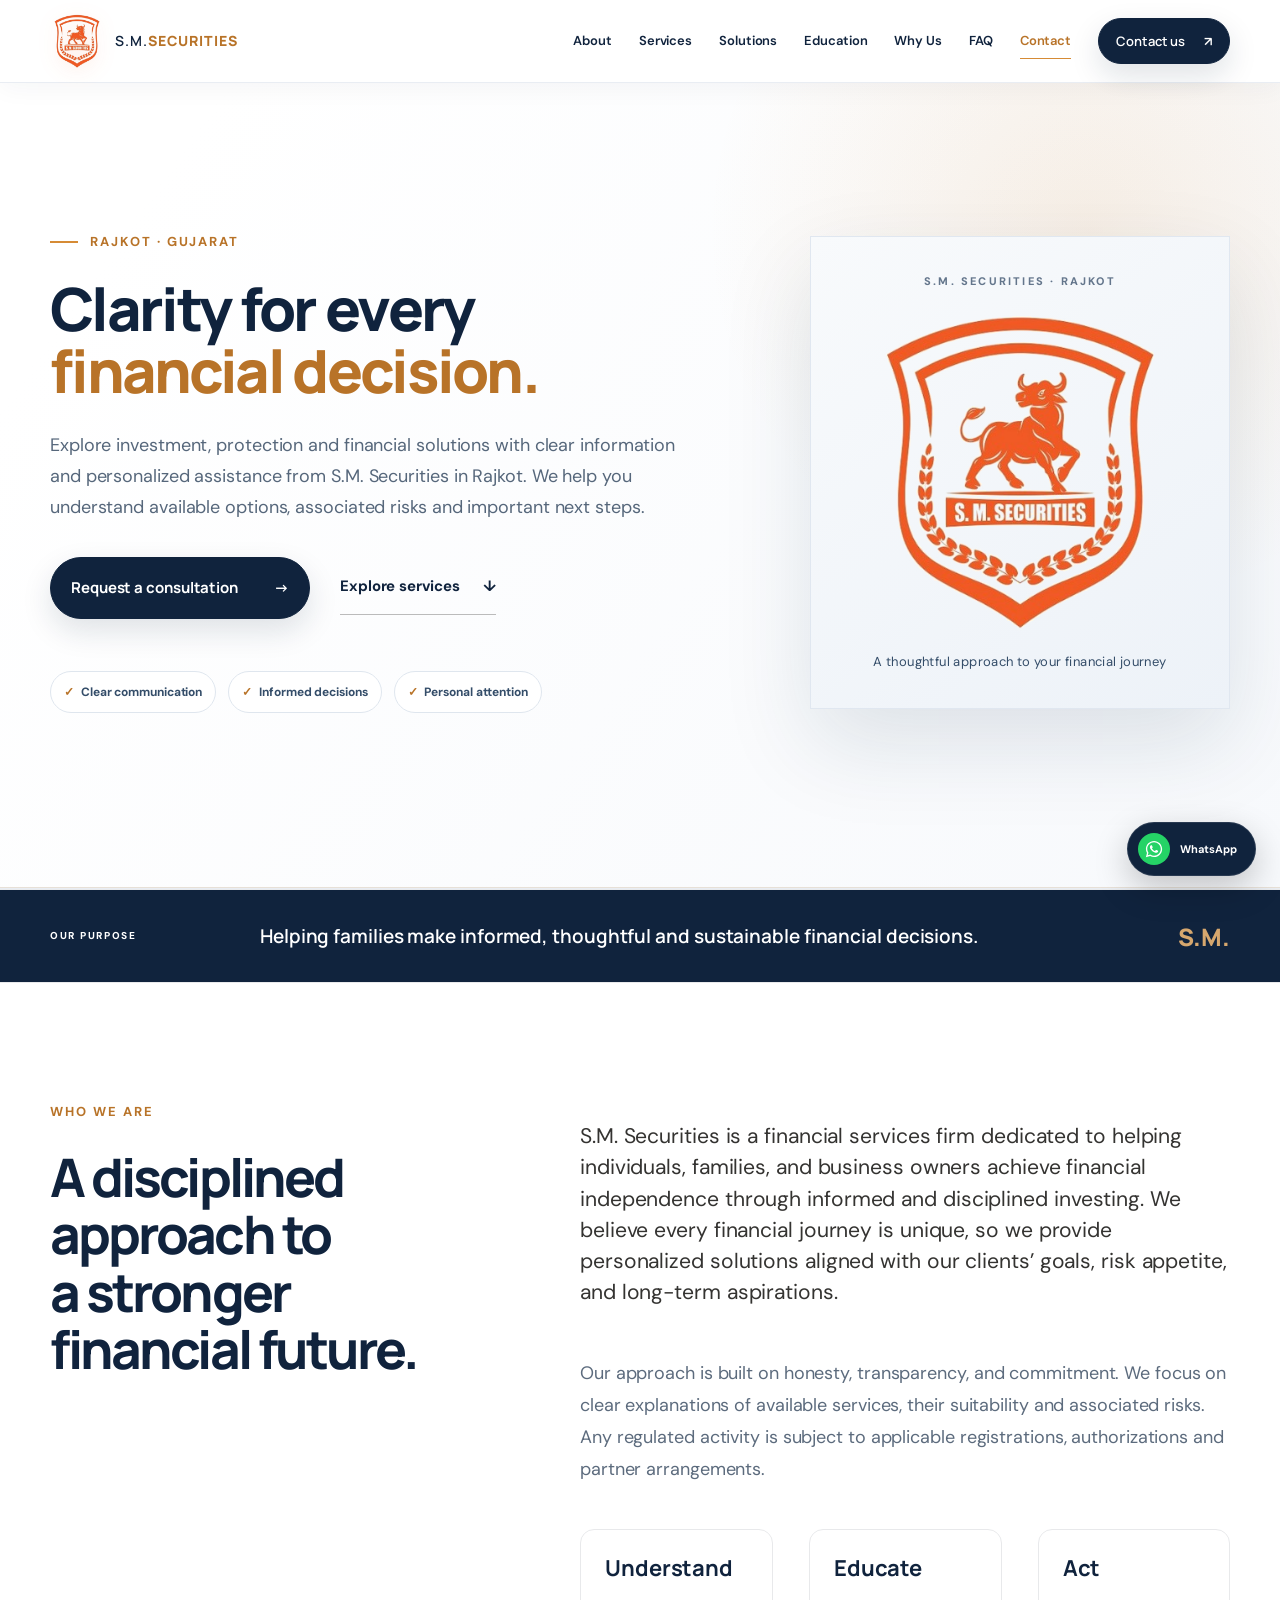
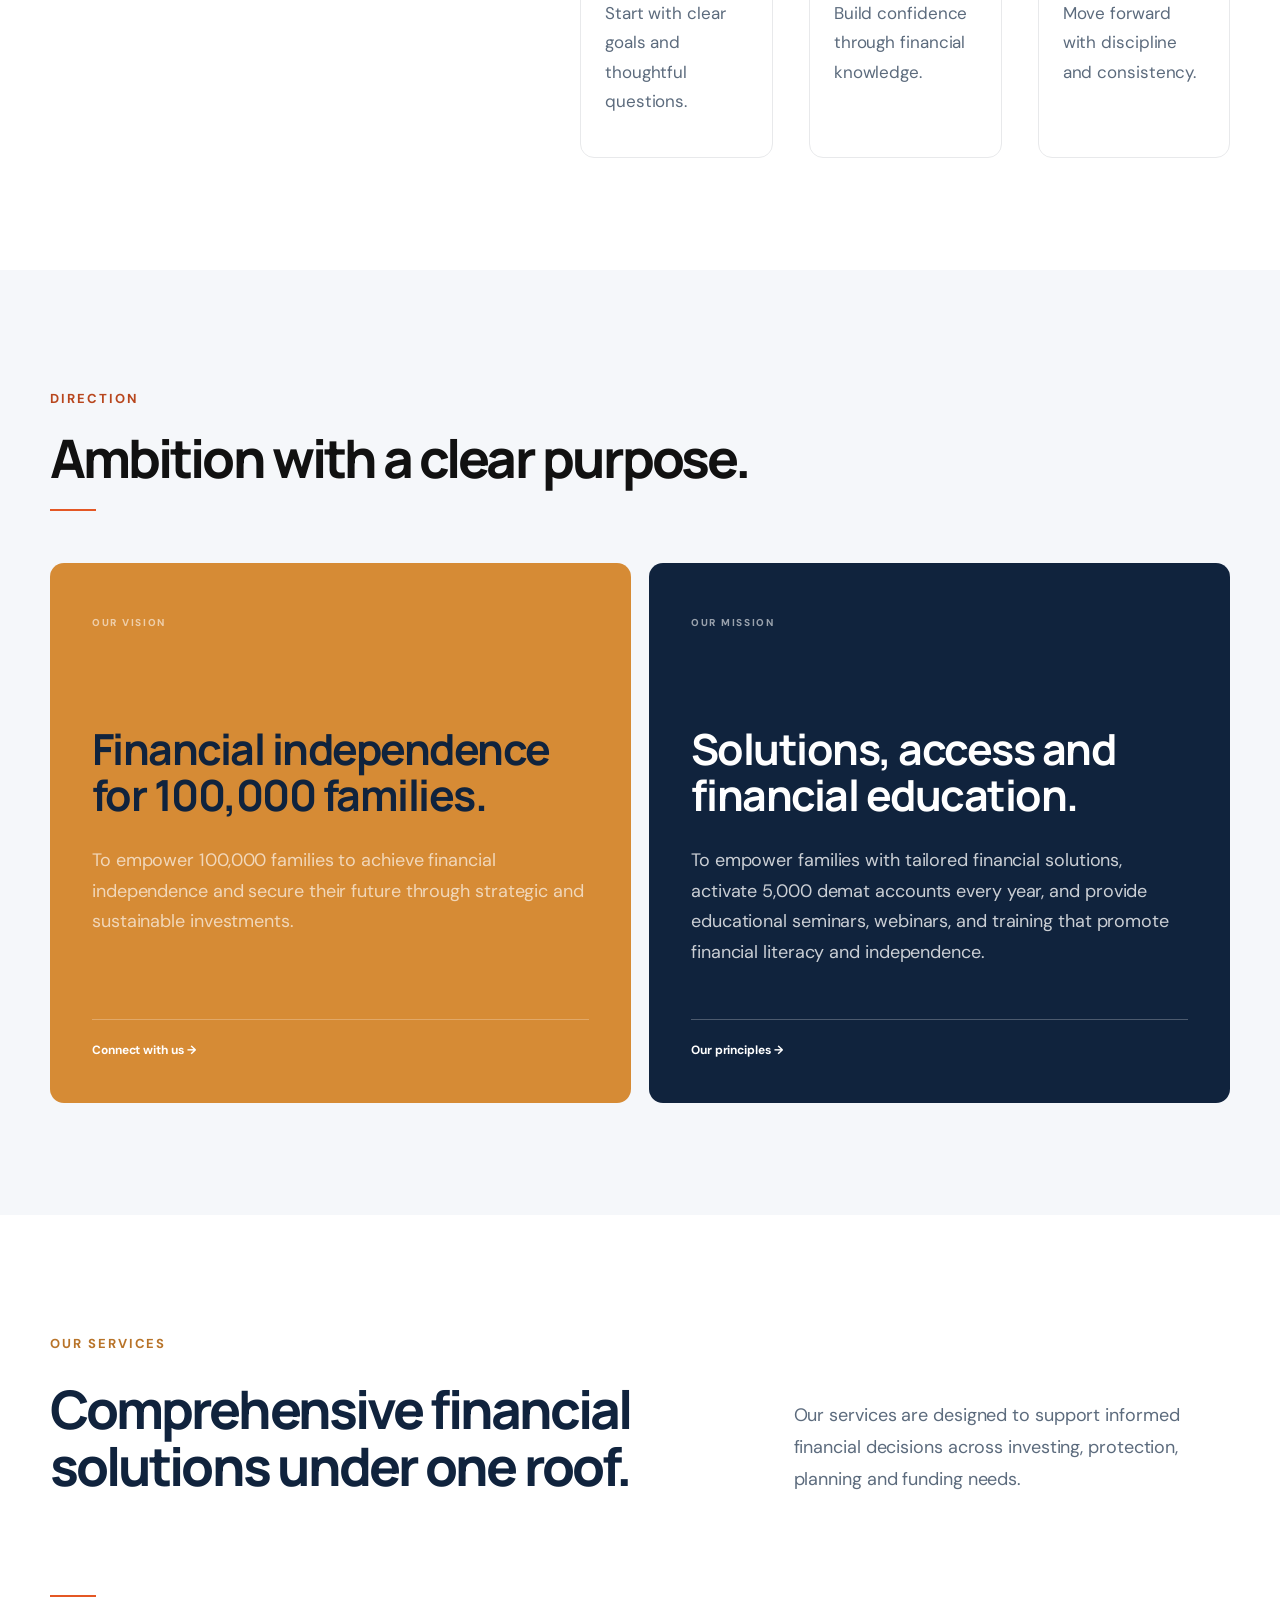
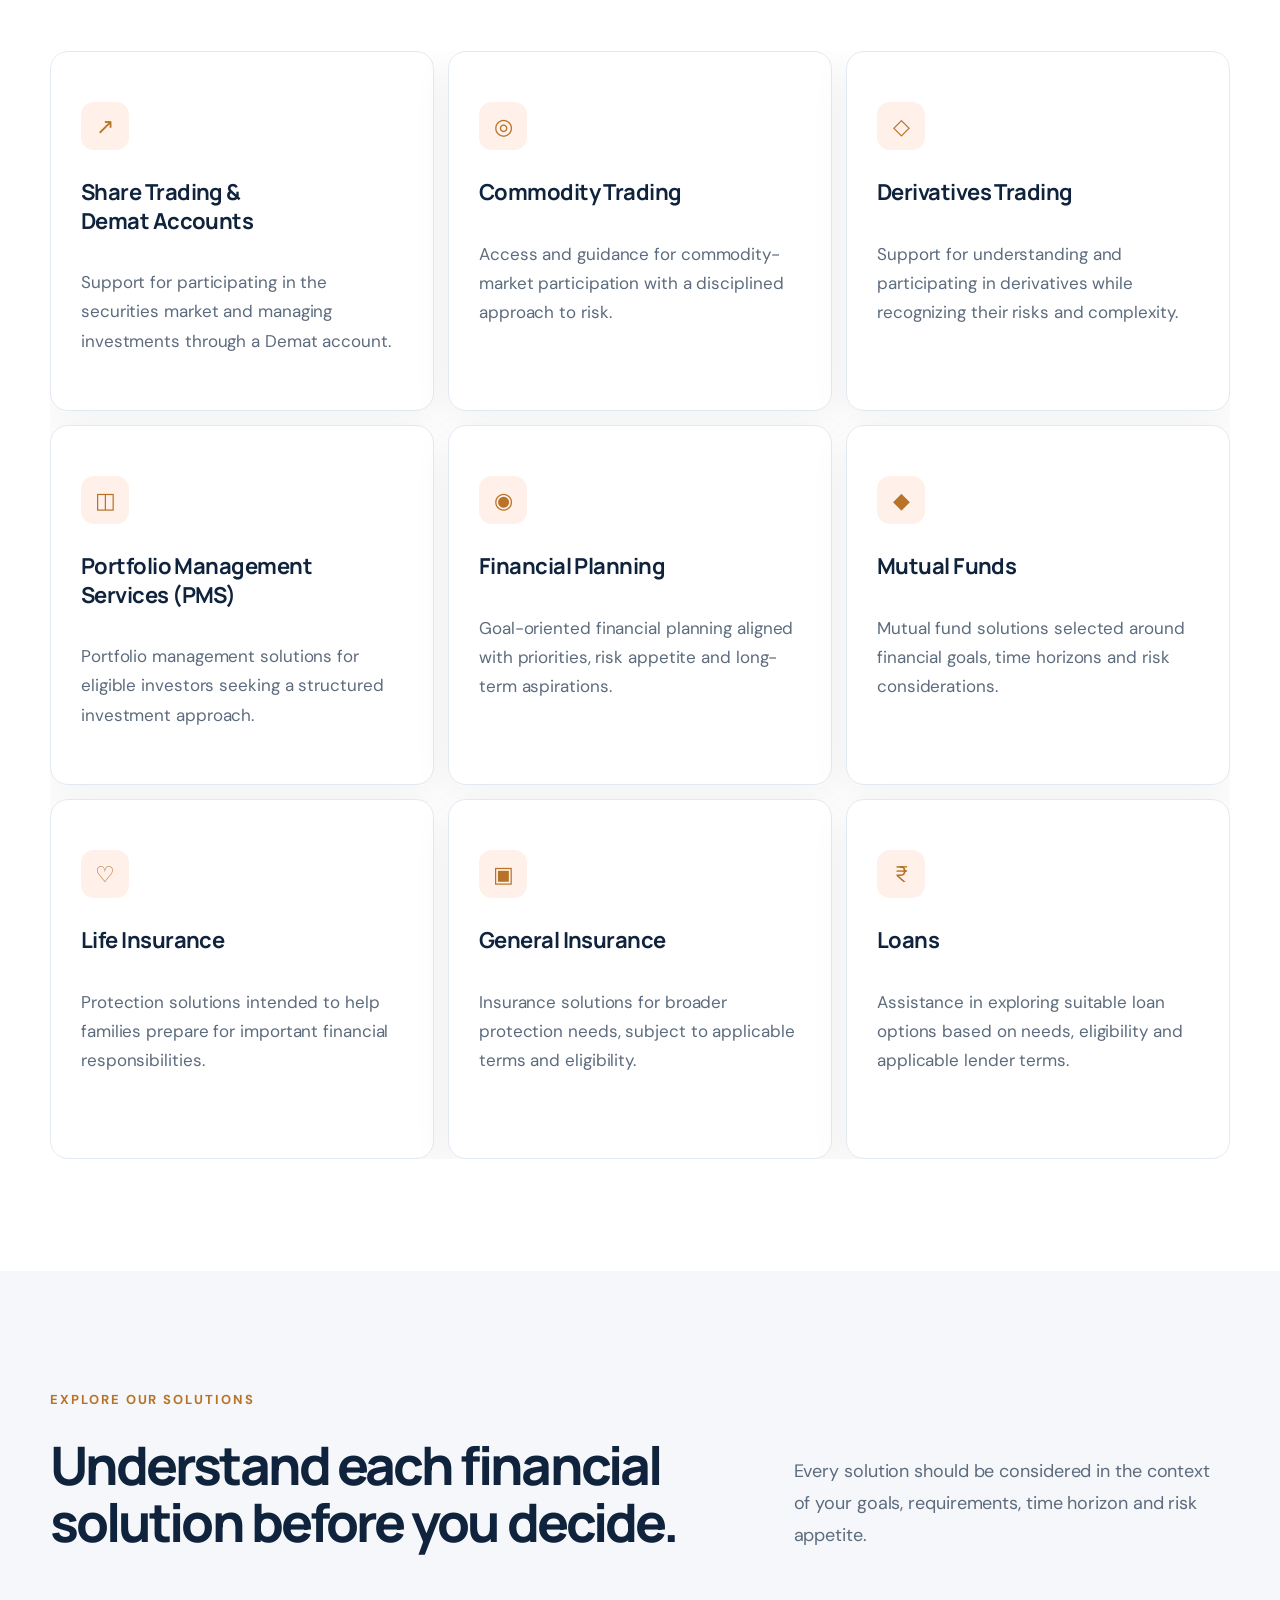
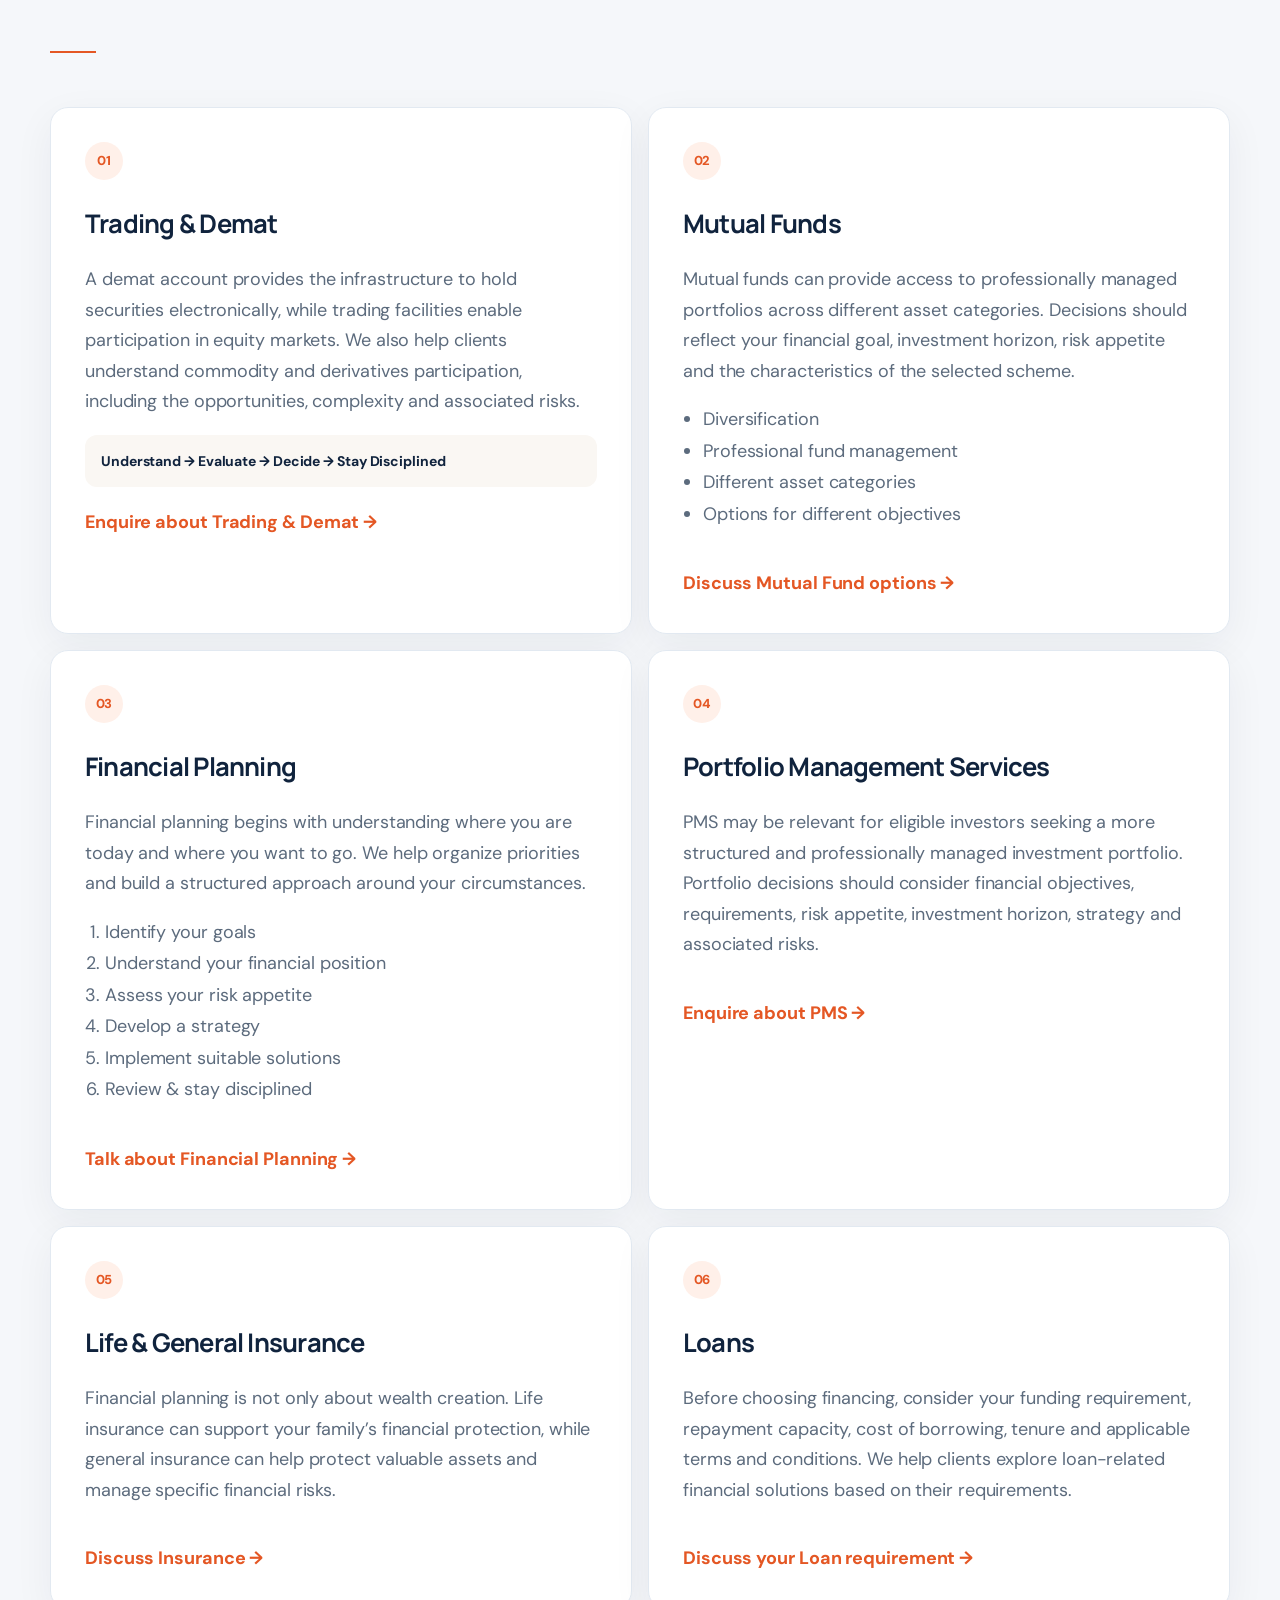
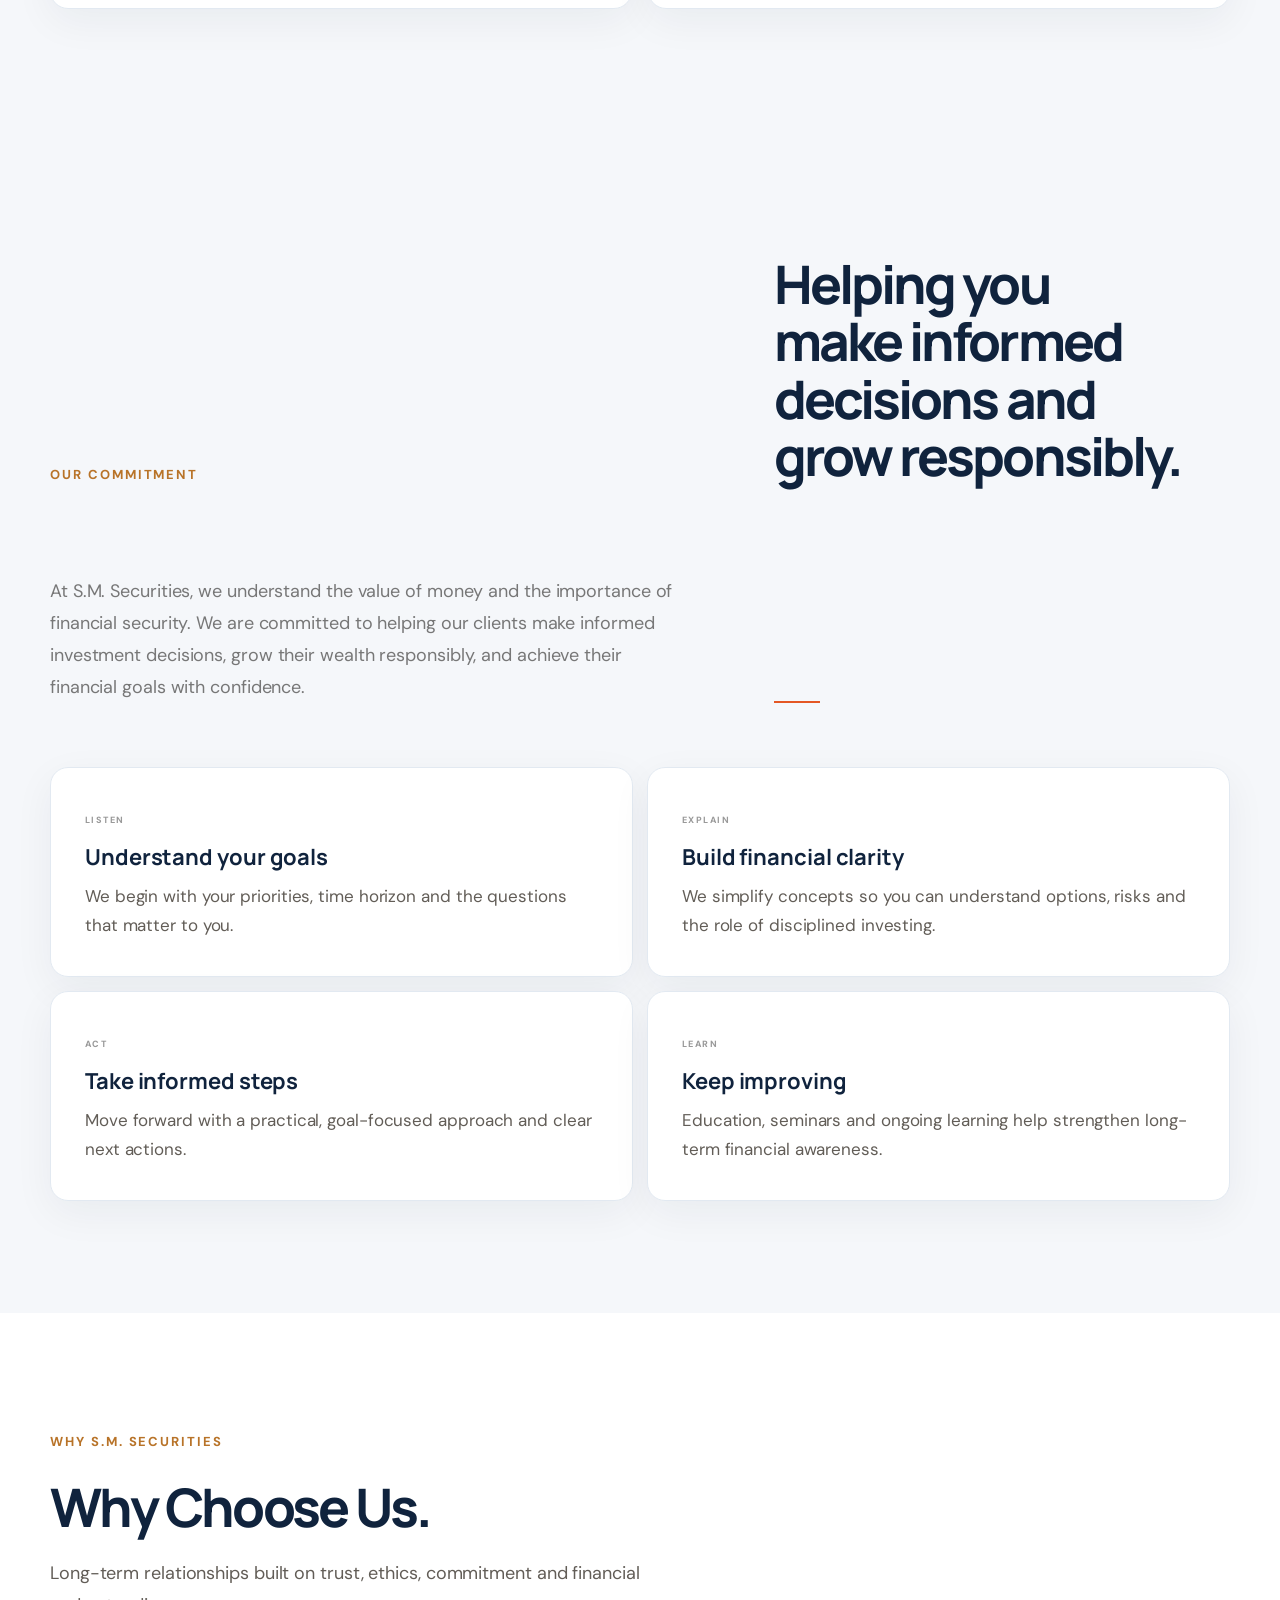
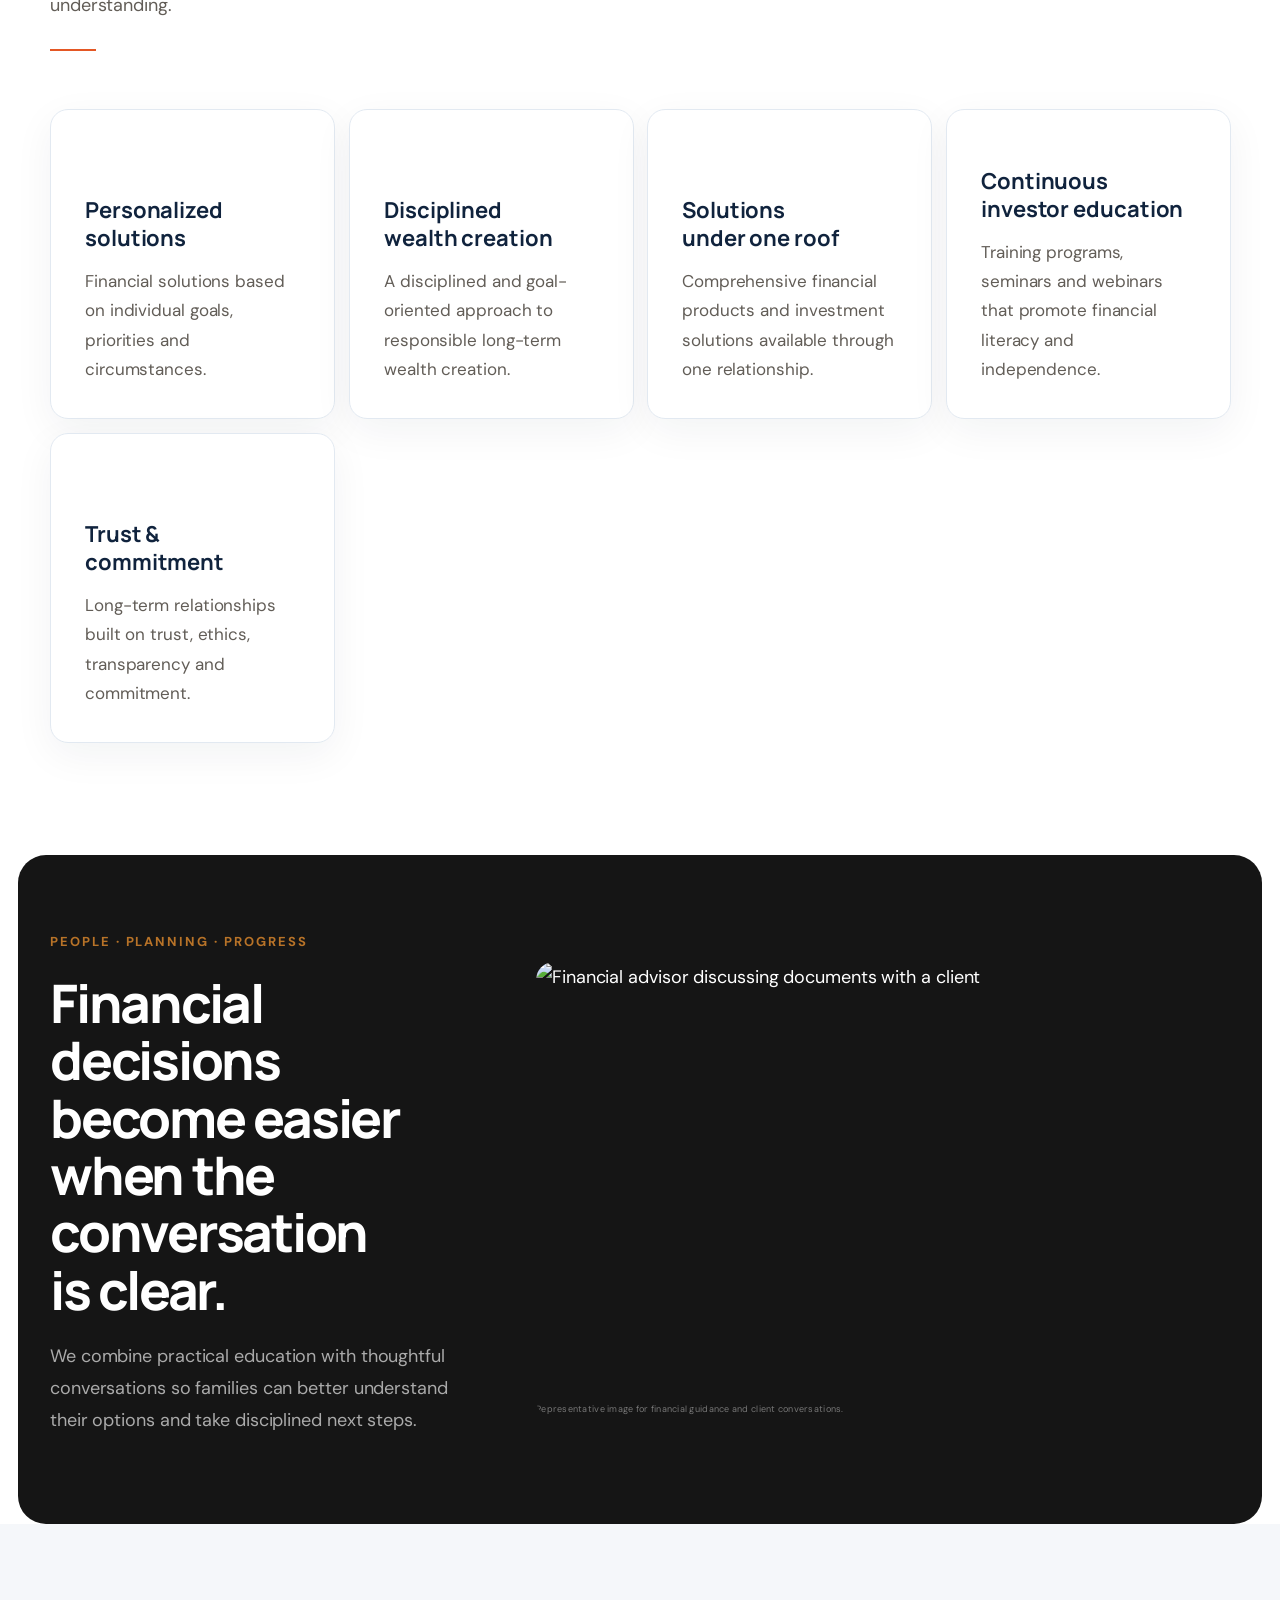
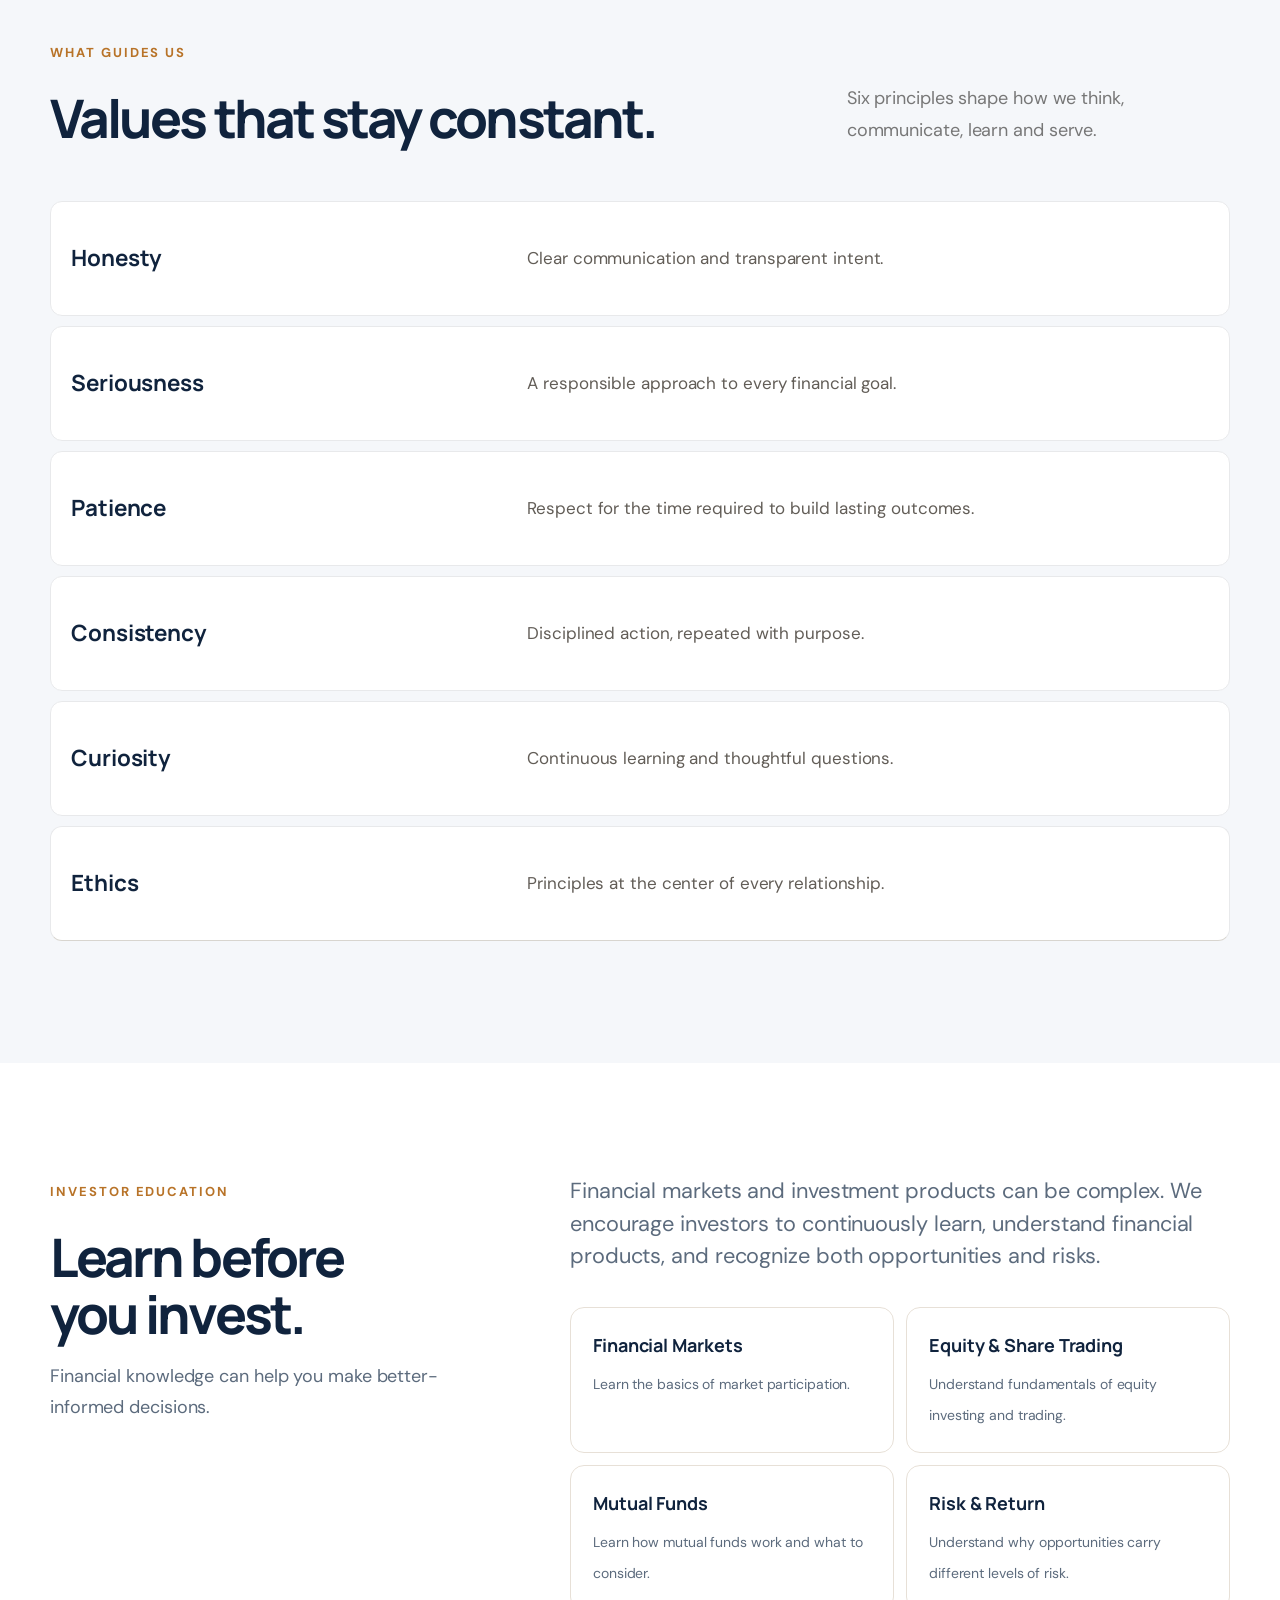
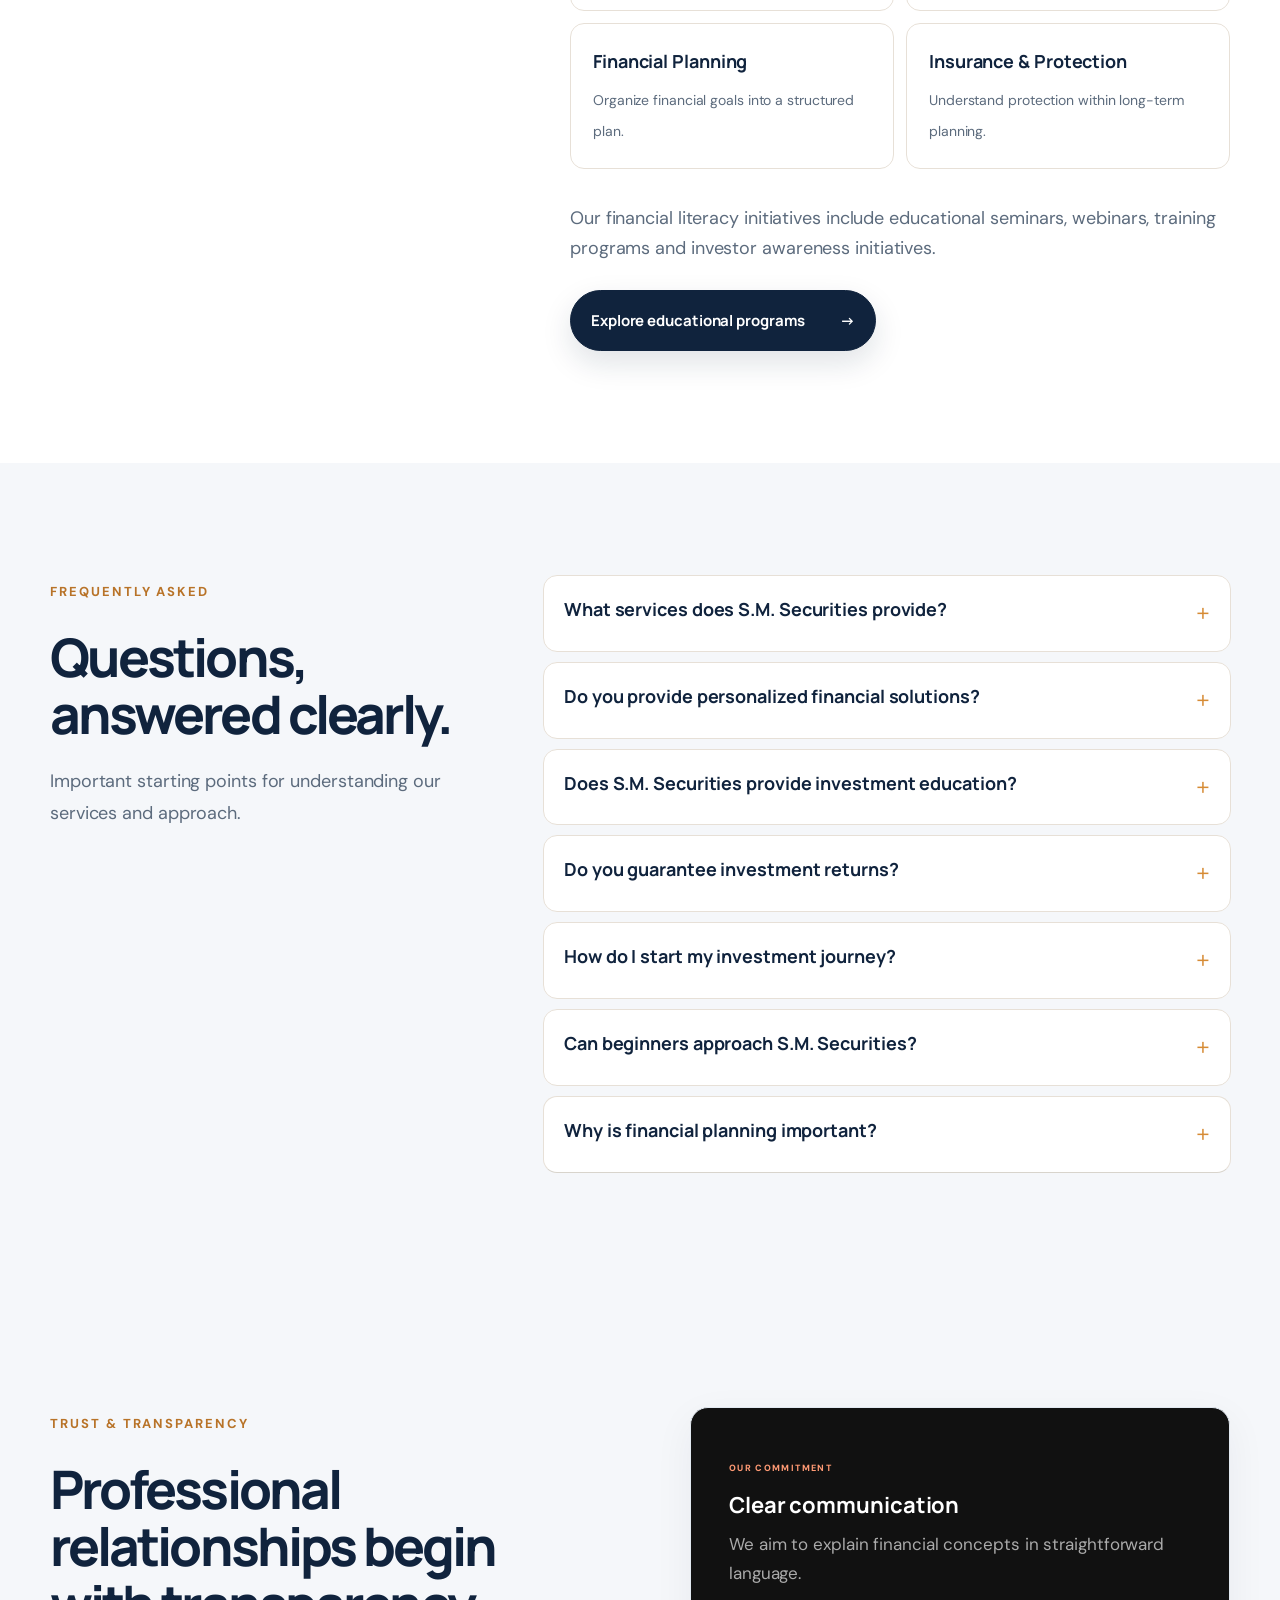
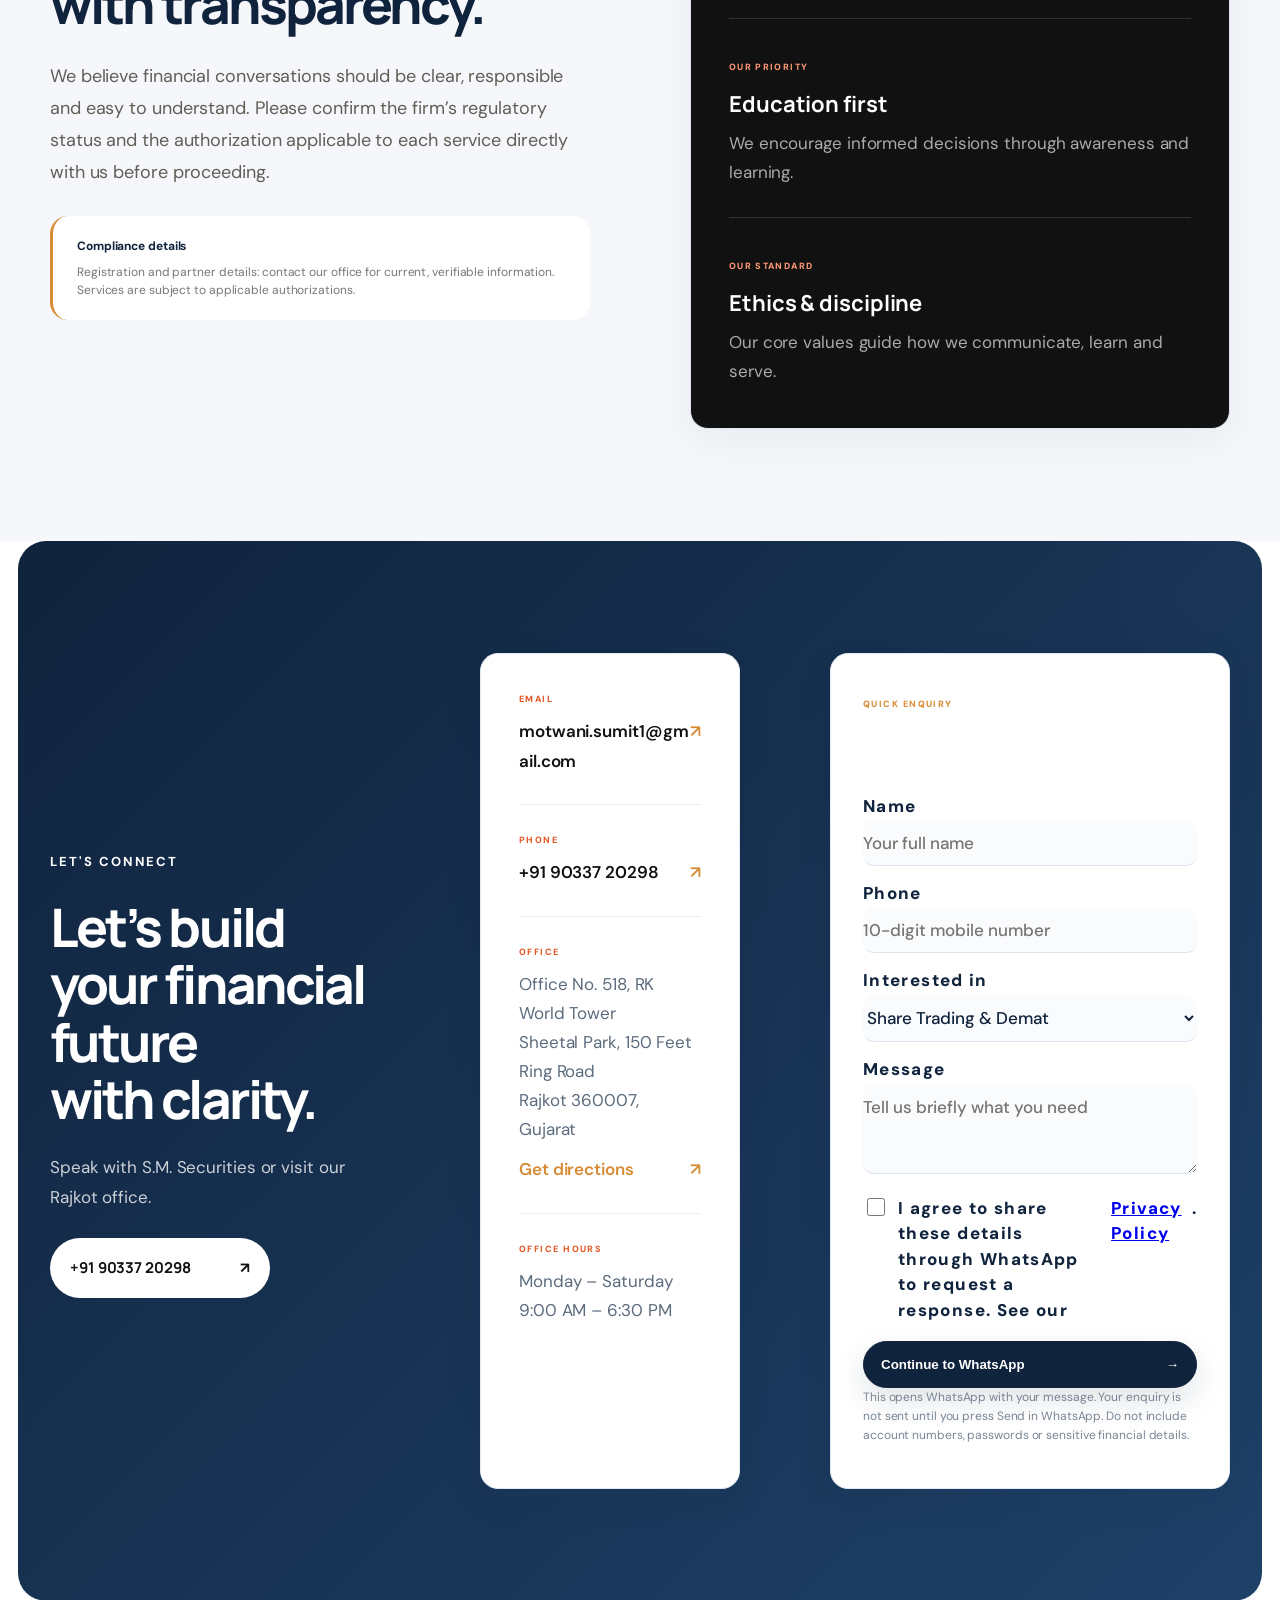
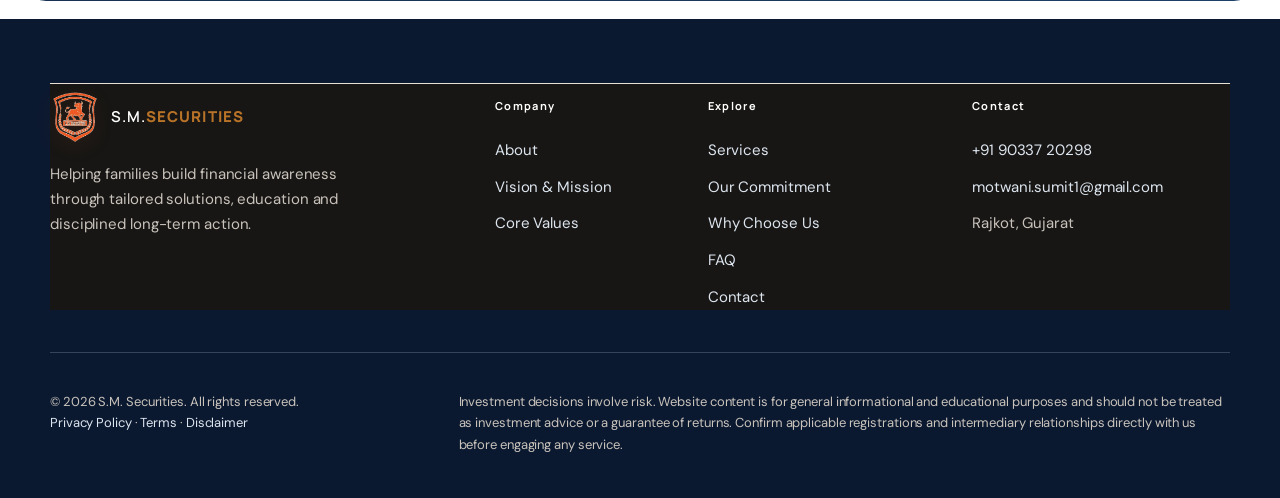
==== commit 576cac2b: "Add files via upload" ====
--- a/index.html
+++ b/index.html
@@ -1,8 +1,8 @@
-<!doctype html><html lang="en"><head><meta charset="utf-8"><meta name="viewport" content="width=device-width,initial-scale=1"><meta name="description" content="S.M. Securities — empowering families through financial solutions, education and disciplined long-term investing."><title>S.M. Securities | Financial Guidance & Education in Rajkot</title><meta name="robots" content="index,follow"><meta name="theme-color" content="#f05a24"><meta property="og:type" content="website"><meta property="og:title" content="S.M. Securities | Clarity for today. Confidence for tomorrow."><meta property="og:description" content="Financial solutions, demat account assistance and financial education for families in Rajkot, Gujarat."><meta property="og:image" content="./logo-transparent.png"><meta name="twitter:card" content="summary"><link rel="icon" type="image/png" href="./favicon.png"><script type="application/ld+json">{"@context":"https://schema.org","@type":"FinancialService","name":"S.M. Securities","description":"Financial solutions, demat account assistance and financial education.","telephone":"+91 9033720298","email":"motwani.sumit1@gmail.com","address":{"@type":"PostalAddress","streetAddress":"Office No. 518, RK World Tower, Sheetal Park, 150 Feet Ring Road","addressLocality":"Rajkot","addressRegion":"Gujarat","postalCode":"360007","addressCountry":"IN"}}</script><link rel="preconnect" href="https://fonts.googleapis.com"><link rel="preconnect" href="https://fonts.gstatic.com" crossorigin><link href="https://fonts.googleapis.com/css2?family=DM+Sans:wght@400;500;600;700&family=Manrope:wght@600;700;800&display=swap" rel="stylesheet"><link rel="stylesheet" href="styles.css"></head><body><div class="page-progress" aria-hidden="true"><span></span></div>
-<header class="header" id="top"><div class="container nav"><a class="brand" href="#top"><img src="./logo-transparent.png" alt="S.M. Securities logo"><span>S.M. <b>SECURITIES</b></span></a><button class="menu" aria-label="Toggle menu" aria-expanded="false"><span></span><span></span></button><nav class="links"><a href="#about">About</a><a href="#services">Services</a><a href="#service-details">Solutions</a><a href="#education">Education</a><a href="#why">Why Us</a><a href="#faq">FAQ</a><a href="#contact">Contact</a><a class="navBtn" href="tel:+919033720298">Speak with us <i>↗</i></a></nav></div></header>
-<main><section class="hero"><div class="orb o1"></div><div class="orb o2"></div><div class="container heroGrid"><div class="heroCopy reveal"><div class="kicker"><span></span> RAJKOT · GUJARAT</div><h1>Your Trusted Partner in<br><em>Wealth Creation and Financial Independence.</em></h1><p>Make informed financial decisions. Build wealth with discipline. Work towards a more secure financial future. At S.M. Securities, we help individuals, families and business owners with personalized financial and investment solutions aligned with their goals, risk appetite and long-term aspirations.</p><div class="actions"><a class="btn primary" href="#contact">Start a conversation <span>→</span></a><a class="textBtn" href="#about">Explore our philosophy <span>↓</span></a></div><div class="proof"><div><strong class="counter" data-target="100000">0</strong><small>Families in our vision</small></div><div class="line"></div><div><strong class="counter" data-target="5000">0</strong><small>Demat accounts · annual goal</small></div></div></div><div class="heroVisual reveal"><div class="visualCard"><img src="./logo-transparent.png" alt="S.M. Securities"></div></div></div></section>
+<!doctype html><html lang="en"><head><meta charset="utf-8"><meta name="viewport" content="width=device-width,initial-scale=1"><meta name="description" content="S.M. Securities — empowering families through financial solutions, education and disciplined long-term investing."><title>S.M. Securities | Financial Guidance & Education in Rajkot</title><meta name="robots" content="index,follow"><meta name="theme-color" content="#ffffff"><meta property="og:type" content="website"><meta property="og:title" content="S.M. Securities | Clarity for today. Confidence for tomorrow."><meta property="og:description" content="Financial solutions, demat account assistance and financial education for families in Rajkot, Gujarat."><meta property="og:image" content="./logo-transparent.png"><meta property="og:image:alt" content="S.M. Securities brand logo"><meta name="twitter:card" content="summary"><link rel="icon" type="image/png" href="./favicon.png"><script type="application/ld+json">{"@context":"https://schema.org","@type":"FinancialService","name":"S.M. Securities","description":"Financial solutions, demat account assistance and financial education.","telephone":"+91 9033720298","email":"motwani.sumit1@gmail.com","address":{"@type":"PostalAddress","streetAddress":"Office No. 518, RK World Tower, Sheetal Park, 150 Feet Ring Road","addressLocality":"Rajkot","addressRegion":"Gujarat","postalCode":"360007","addressCountry":"IN"}}</script><link rel="preconnect" href="https://fonts.googleapis.com"><link rel="preconnect" href="https://fonts.gstatic.com" crossorigin><link href="https://fonts.googleapis.com/css2?family=DM+Sans:wght@400;500;600;700&family=Manrope:wght@600;700;800&display=swap" rel="stylesheet"><link rel="stylesheet" href="styles.css"><link rel="stylesheet" href="v12-premium.css"></head><body><a class="skipLink" href="#main-content">Skip to content</a><div class="page-progress" aria-hidden="true"><span></span></div>
+<header class="header" id="top"><div class="container nav"><a class="brand" href="#top"><img src="./logo-transparent.png" alt="S.M. Securities logo" width="52" height="52" decoding="async"><span>S.M. <b>SECURITIES</b></span></a><button class="menu" type="button" aria-label="Open navigation" aria-controls="primary-navigation" aria-expanded="false"><span></span><span></span></button><nav class="links" id="primary-navigation" aria-label="Main navigation"><a href="#about">About</a><a href="#services">Services</a><a href="#service-details">Solutions</a><a href="#education">Education</a><a href="#why">Why Us</a><a href="#faq">FAQ</a><a href="#contact">Contact</a><a class="navBtn" href="tel:+919033720298">Contact us <i>↗</i></a></nav></div></header>
+<main id="main-content"><section class="hero"><div class="orb o1"></div><div class="orb o2"></div><div class="container heroGrid"><div class="heroCopy reveal"><div class="kicker"><span></span> RAJKOT · GUJARAT</div><h1>Clarity for every<br><em>financial decision.</em></h1><p>Explore investment, protection and financial solutions with clear information and personalized assistance from S.M. Securities in Rajkot. We help you understand available options, associated risks and important next steps.</p><div class="actions"><a class="btn primary" href="#contact">Request a consultation <span>→</span></a><a class="textBtn" href="#services">Explore services <span>↓</span></a></div><div class="heroAssurance"><span>Clear communication</span><span>Informed decisions</span><span>Personal attention</span></div></div><div class="heroVisual reveal"><div class="visualCard"><span class="heroVisualEyebrow">S.M. SECURITIES · RAJKOT</span><img src="./logo-transparent.png" alt="S.M. Securities bull and shield logo" width="390" height="320" decoding="async"><span class="heroVisualCaption">A thoughtful approach to your financial journey</span></div></div></div></section>
 <section class="trust"><div class="container trustRow"><span>OUR PURPOSE</span><p>Helping families make informed, thoughtful and sustainable financial decisions.</p><span class="mark">S.M.</span></div></section>
-<section class="about section" id="about"><div class="container split"><div class="sticky reveal"><span class="label">WHO WE ARE</span><h2>A disciplined approach to a stronger financial future.</h2></div><div class="aboutBody reveal"><p class="large">S.M. Securities is a financial services firm dedicated to helping individuals, families, and business owners achieve financial independence through informed and disciplined investing. We believe every financial journey is unique, so we provide personalized solutions aligned with our clients’ goals, risk appetite, and long-term aspirations.</p><p>Our approach is built on honesty, transparency, and commitment. We do not sell products or make unrealistic promises. Instead, we provide factual guidance, explain both opportunities and risks, and empower our clients to make confident financial decisions.</p><div class="principles"><div><h3>Understand</h3><p>Start with clear goals and thoughtful questions.</p></div><div><h3>Educate</h3><p>Build confidence through financial knowledge.</p></div><div><h3>Act</h3><p>Move forward with discipline and consistency.</p></div></div></div></div></section>
+<section class="about section" id="about"><div class="container split"><div class="sticky reveal"><span class="label">WHO WE ARE</span><h2>A disciplined approach to a stronger financial future.</h2></div><div class="aboutBody reveal"><p class="large">S.M. Securities is a financial services firm dedicated to helping individuals, families, and business owners achieve financial independence through informed and disciplined investing. We believe every financial journey is unique, so we provide personalized solutions aligned with our clients’ goals, risk appetite, and long-term aspirations.</p><p>Our approach is built on honesty, transparency, and commitment. We focus on clear explanations of available services, their suitability and associated risks. Any regulated activity is subject to applicable registrations, authorizations and partner arrangements.</p><div class="principles"><div><h3>Understand</h3><p>Start with clear goals and thoughtful questions.</p></div><div><h3>Educate</h3><p>Build confidence through financial knowledge.</p></div><div><h3>Act</h3><p>Move forward with discipline and consistency.</p></div></div></div></div></section>
 <section class="vision section" id="vision"><div class="container"><div class="sectionHead reveal"><span class="label light">DIRECTION</span><h2>Ambition with a clear purpose.</h2></div><div class="statementGrid"><article class="statement orange reveal"><div><span>OUR VISION</span><h3>Financial independence for 100,000 families.</h3><p>To empower 100,000 families to achieve financial independence and secure their future through strategic and sustainable investments.</p></div><a href="#contact">Connect with us →</a></article><article class="statement black reveal"><div><span>OUR MISSION</span><h3>Solutions, access and financial education.</h3><p>To empower families with tailored financial solutions, activate 5,000 demat accounts every year, and provide educational seminars, webinars, and training that promote financial literacy and independence.</p></div><a href="#values">Our principles →</a></article></div></div></section>
 
 <section class="services section" id="services"><div class="container"><div class="servicesHead reveal"><div><span class="label">OUR SERVICES</span><h2>Comprehensive financial solutions under one roof.</h2></div><p>Our services are designed to support informed financial decisions across investing, protection, planning and funding needs.</p></div><div class="serviceGrid"><article class="serviceCard reveal"><div class="serviceIcon">↗</div><h3>Share Trading & Demat Accounts</h3><p>Support for participating in the securities market and managing investments through a Demat account.</p></article><article class="serviceCard reveal"><div class="serviceIcon">◎</div><h3>Commodity Trading</h3><p>Access and guidance for commodity-market participation with a disciplined approach to risk.</p></article><article class="serviceCard reveal"><div class="serviceIcon">◇</div><h3>Derivatives Trading</h3><p>Support for understanding and participating in derivatives while recognizing their risks and complexity.</p></article><article class="serviceCard reveal"><div class="serviceIcon">◫</div><h3>Portfolio Management Services (PMS)</h3><p>Portfolio management solutions for eligible investors seeking a structured investment approach.</p></article><article class="serviceCard reveal"><div class="serviceIcon">◉</div><h3>Financial Planning</h3><p>Goal-oriented financial planning aligned with priorities, risk appetite and long-term aspirations.</p></article><article class="serviceCard reveal"><div class="serviceIcon">◆</div><h3>Mutual Funds</h3><p>Mutual fund solutions selected around financial goals, time horizons and risk considerations.</p></article><article class="serviceCard reveal"><div class="serviceIcon">♡</div><h3>Life Insurance</h3><p>Protection solutions intended to help families prepare for important financial responsibilities.</p></article><article class="serviceCard reveal"><div class="serviceIcon">▣</div><h3>General Insurance</h3><p>Insurance solutions for broader protection needs, subject to applicable terms and eligibility.</p></article><article class="serviceCard reveal"><div class="serviceIcon">₹</div><h3>Loans</h3><p>Assistance in exploring suitable loan options based on needs, eligibility and applicable lender terms.</p></article></div></div></section>
@@ -19,6 +19,6 @@
 <section class="insightVisual"><div class="container insightGrid"><div class="insightCopy reveal"><span class="label light">PEOPLE · PLANNING · PROGRESS</span><h2>Financial decisions become easier when the conversation is clear.</h2><p>We combine practical education with thoughtful conversations so families can better understand their options and take disciplined next steps.</p></div><figure class="insightImage reveal"><img src="https://images.pexels.com/photos/7821671/pexels-photo-7821671.jpeg?auto=compress&dpr=1&h=900&w=1400" alt="Financial advisor discussing documents with a client"><figcaption>Representative image for financial guidance and client conversations.</figcaption></figure></div></section>
 <section class="values section" id="values"><div class="container"><div class="valuesTop reveal"><div><span class="label">WHAT GUIDES US</span><h2>Values that stay constant.</h2></div><p>Six principles shape how we think, communicate, learn and serve.</p></div><div class="valueList"><div class="value reveal"><h3>Honesty</h3><p>Clear communication and transparent intent.</p><b>↗</b></div><div class="value reveal"><h3>Seriousness</h3><p>A responsible approach to every financial goal.</p><b>↗</b></div><div class="value reveal"><h3>Patience</h3><p>Respect for the time required to build lasting outcomes.</p><b>↗</b></div><div class="value reveal"><h3>Consistency</h3><p>Disciplined action, repeated with purpose.</p><b>↗</b></div><div class="value reveal"><h3>Curiosity</h3><p>Continuous learning and thoughtful questions.</p><b>↗</b></div><div class="value reveal"><h3>Ethics</h3><p>Principles at the center of every relationship.</p><b>↗</b></div></div></div></section>
 
-<section class="education section" id="education"><div class="container educationGrid"><div class="sticky reveal"><span class="label">INVESTOR EDUCATION</span><h2>Learn before you invest.</h2><p>Financial knowledge can help you make better-informed decisions.</p></div><div class="educationBody reveal"><p class="large">Financial markets and investment products can be complex. We encourage investors to continuously learn, understand financial products, and recognize both opportunities and risks.</p><div class="topicGrid"><div><b>Financial Markets</b><span>Learn the basics of market participation.</span></div><div><b>Equity &amp; Share Trading</b><span>Understand fundamentals of equity investing and trading.</span></div><div><b>Mutual Funds</b><span>Learn how mutual funds work and what to consider.</span></div><div><b>Risk &amp; Return</b><span>Understand why opportunities carry different levels of risk.</span></div><div><b>Financial Planning</b><span>Organize financial goals into a structured plan.</span></div><div><b>Insurance &amp; Protection</b><span>Understand protection within long-term planning.</span></div></div><p class="educationNote">Our financial literacy initiatives include educational seminars, webinars, training programs and investor awareness initiatives.</p><a class="btn primary" href="#contact">Explore educational programs <span>→</span></a></div></div></section><section class="faq section" id="faq"><div class="container faqGrid"><div class="faqIntro reveal"><span class="label">FREQUENTLY ASKED</span><h2>Questions, answered clearly.</h2><p>Important starting points for understanding our services and approach.</p></div><div class="accordion reveal"><details><summary>What services does S.M. Securities provide?<span>+</span></summary><p>Share Trading &amp; Demat Accounts, Commodity Trading, Derivatives Trading, Portfolio Management Services, Financial Planning, Mutual Funds, Life Insurance, General Insurance and Loans.</p></details><details><summary>Do you provide personalized financial solutions?<span>+</span></summary><p>Yes. Our approach centers on solutions aligned with individual goals, requirements, risk appetite and long-term aspirations.</p></details><details><summary>Does S.M. Securities provide investment education?<span>+</span></summary><p>Yes. Financial education is an important part of our mission, including seminars, webinars, training and investor awareness initiatives.</p></details><details><summary>Do you guarantee investment returns?<span>+</span></summary><p>No. Investment returns cannot be guaranteed. Financial markets and investment products involve risks, which investors should understand before making decisions.</p></details><details><summary>How do I start my investment journey?<span>+</span></summary><p>Start by understanding your financial goals and requirements. Contact our team to discuss them and explore suitable financial solutions.</p></details><details><summary>Can beginners approach S.M. Securities?<span>+</span></summary><p>Yes. Investors at different stages can seek information and guidance about available financial services and solutions.</p></details><details><summary>Why is financial planning important?<span>+</span></summary><p>It can help organize goals, understand requirements, evaluate risks and create a structured approach towards your financial future.</p></details></div></div></section><section class="trustSection section" id="trust"><div class="container trustGrid"><div class="trustCopy reveal"><span class="label">TRUST & TRANSPARENCY</span><h2>Professional relationships begin with transparency.</h2><p>We believe financial conversations should be clear, responsible and easy to understand. Official registration, membership and compliance information will be published here as the verified business details are provided.</p><div class="trustNote"><b>Compliance details</b><span>Registration / membership information — to be updated with verified data.</span></div></div><div class="trustCards reveal"><div><small>OUR COMMITMENT</small><strong>Clear communication</strong><p>We aim to explain financial concepts in straightforward language.</p></div><div><small>OUR PRIORITY</small><strong>Education first</strong><p>We encourage informed decisions through awareness and learning.</p></div><div><small>OUR STANDARD</small><strong>Ethics & discipline</strong><p>Our core values guide how we communicate, learn and serve.</p></div></div></div></section>
-<section class="contact section" id="contact"><div class="container contactGrid"><div class="contactCopy reveal"><span class="label light">LET'S CONNECT</span><h2>Let’s build your financial future with clarity.</h2><p>Speak with S.M. Securities or visit our Rajkot office.</p><a class="btn white" href="tel:+919033720298">+91 90337 20298 <span>↗</span></a></div><div class="contactCard reveal"><div><small>EMAIL</small><a href="mailto:motwani.sumit1@gmail.com">motwani.sumit1@gmail.com <span>↗</span></a></div><div><small>PHONE</small><a href="tel:+919033720298">+91 90337 20298 <span>↗</span></a></div><div><small>OFFICE</small><p>Office No. 518, RK World Tower<br>Sheetal Park, 150 Feet Ring Road<br>Rajkot 360007, Gujarat</p><a class="directionLink" href="https://www.google.com/maps/search/?api=1&query=RK+World+Tower+Sheetal+Park+150+Feet+Ring+Road+Rajkot+360007" target="_blank" rel="noopener">Get directions <span>↗</span></a></div><div><small>OFFICE HOURS</small><p>Monday – Saturday<br>9:00 AM – 6:30 PM</p></div></div><form class="enquiryForm reveal" id="enquiryForm"><div class="formHead"><small>QUICK ENQUIRY</small><h3>How can we help?</h3></div><label>Name<input name="name" type="text" placeholder="Your full name" autocomplete="name" minlength="2" required></label><label>Phone<input name="phone" type="tel" placeholder="10-digit mobile number" autocomplete="tel" inputmode="numeric" pattern="[6-9][0-9]{9}" maxlength="10" required></label><label>Interested in<select name="interest"><option>Share Trading &amp; Demat</option><option>Mutual Funds</option><option>Financial Planning</option><option>Portfolio Management Services (PMS)</option><option>Life Insurance</option><option>General Insurance</option><option>Commodity Trading</option><option>Derivatives Trading</option><option>Loans</option><option>Investor Education</option><option>Other enquiry</option></select></label><label>Message<textarea name="message" rows="3" placeholder="Tell us briefly what you need"></textarea></label><button class="formSubmit" type="submit">Send enquiry <span>→</span></button><p class="formStatus" aria-live="polite"></p></form></div></section></main>
-<footer><div class="container corporateFooter"><div class="footerAbout"><a class="brand inverse" href="#top"><img src="./logo-transparent.png" alt=""><span>S.M. <b>SECURITIES</b></span></a><p>Helping families build financial awareness through tailored solutions, education and disciplined long-term action.</p></div><div><h4>Company</h4><a href="#about">About</a><a href="#vision">Vision & Mission</a><a href="#values">Core Values</a></div><div><h4>Explore</h4><a href="#services">Services</a><a href="#process">Our Commitment</a><a href="#why">Why Choose Us</a><a href="#faq">FAQ</a><a href="#contact">Contact</a></div><div><h4>Contact</h4><a href="tel:+919033720298">+91 90337 20298</a><a href="mailto:motwani.sumit1@gmail.com">motwani.sumit1@gmail.com</a><p>Rajkot, Gujarat</p></div></div><div class="container legal"><p>© <span id="year"></span> S.M. Securities. All rights reserved.<br><a href="privacy.html">Privacy Policy</a> · <a href="terms.html">Terms</a> · <a href="disclaimer.html">Disclaimer</a></p><p>Investment decisions involve risk. Website content is for general informational and educational purposes and should not be treated as investment advice or a guarantee of returns. Regulatory and registration details shown as placeholders must be replaced with verified information before publication.</p></div></footer><script src="script.js"></script><a class="whatsappFloat" href="https://wa.me/919033720298?text=Hello%20S.M.%20Securities%2C%20I%20would%20like%20to%20know%20more%20about%20your%20services." target="_blank" rel="noopener" aria-label="Chat with S.M. Securities on WhatsApp"><span class="waIcon" aria-hidden="true"><svg viewBox="0 0 32 32" role="img" focusable="false"><path fill="currentColor" d="M16.04 3C8.87 3 3.05 8.78 3.05 15.91c0 2.28.6 4.5 1.74 6.45L3 29l6.83-1.78a13.02 13.02 0 0 0 6.2 1.58h.01c7.16 0 12.99-5.79 12.99-12.91C29.03 8.78 23.2 3 16.04 3Zm0 23.62h-.01a10.83 10.83 0 0 1-5.52-1.5l-.4-.24-4.05 1.06 1.08-3.93-.26-.4a10.69 10.69 0 0 1-1.65-5.7c0-5.93 4.85-10.75 10.82-10.75 5.96 0 10.81 4.82 10.81 10.75 0 5.92-4.85 10.71-10.82 10.71Zm5.93-8.03c-.32-.16-1.92-.94-2.22-1.05-.3-.11-.51-.16-.73.16-.22.32-.84 1.05-1.03 1.26-.19.22-.38.24-.7.08-.33-.16-1.37-.5-2.61-1.6a9.74 9.74 0 0 1-1.81-2.24c-.19-.32-.02-.5.14-.66.15-.15.33-.38.49-.57.16-.19.22-.32.33-.54.11-.21.05-.4-.03-.56-.08-.16-.73-1.75-1-2.4-.26-.63-.53-.55-.73-.56h-.62c-.22 0-.57.08-.87.4-.3.32-1.14 1.1-1.14 2.69s1.17 3.12 1.33 3.34c.16.21 2.3 3.49 5.57 4.89.78.33 1.39.53 1.86.68.78.24 1.49.21 2.05.13.63-.09 1.92-.78 2.19-1.53.27-.76.27-1.4.19-1.54-.08-.13-.3-.21-.62-.37Z"/></svg></span><b>WhatsApp</b></a></body></html>
+<section class="education section" id="education"><div class="container educationGrid"><div class="sticky reveal"><span class="label">INVESTOR EDUCATION</span><h2>Learn before you invest.</h2><p>Financial knowledge can help you make better-informed decisions.</p></div><div class="educationBody reveal"><p class="large">Financial markets and investment products can be complex. We encourage investors to continuously learn, understand financial products, and recognize both opportunities and risks.</p><div class="topicGrid"><div><b>Financial Markets</b><span>Learn the basics of market participation.</span></div><div><b>Equity &amp; Share Trading</b><span>Understand fundamentals of equity investing and trading.</span></div><div><b>Mutual Funds</b><span>Learn how mutual funds work and what to consider.</span></div><div><b>Risk &amp; Return</b><span>Understand why opportunities carry different levels of risk.</span></div><div><b>Financial Planning</b><span>Organize financial goals into a structured plan.</span></div><div><b>Insurance &amp; Protection</b><span>Understand protection within long-term planning.</span></div></div><p class="educationNote">Our financial literacy initiatives include educational seminars, webinars, training programs and investor awareness initiatives.</p><a class="btn primary" href="#contact">Explore educational programs <span>→</span></a></div></div></section><section class="faq section" id="faq"><div class="container faqGrid"><div class="faqIntro reveal"><span class="label">FREQUENTLY ASKED</span><h2>Questions, answered clearly.</h2><p>Important starting points for understanding our services and approach.</p></div><div class="accordion reveal"><details><summary>What services does S.M. Securities provide?<span>+</span></summary><p>Share Trading &amp; Demat Accounts, Commodity Trading, Derivatives Trading, Portfolio Management Services, Financial Planning, Mutual Funds, Life Insurance, General Insurance and Loans.</p></details><details><summary>Do you provide personalized financial solutions?<span>+</span></summary><p>Yes. Our approach centers on solutions aligned with individual goals, requirements, risk appetite and long-term aspirations.</p></details><details><summary>Does S.M. Securities provide investment education?<span>+</span></summary><p>Yes. Financial education is an important part of our mission, including seminars, webinars, training and investor awareness initiatives.</p></details><details><summary>Do you guarantee investment returns?<span>+</span></summary><p>No. Investment returns cannot be guaranteed. Financial markets and investment products involve risks, which investors should understand before making decisions.</p></details><details><summary>How do I start my investment journey?<span>+</span></summary><p>Start by understanding your financial goals and requirements. Contact our team to discuss them and explore suitable financial solutions.</p></details><details><summary>Can beginners approach S.M. Securities?<span>+</span></summary><p>Yes. Investors at different stages can seek information and guidance about available financial services and solutions.</p></details><details><summary>Why is financial planning important?<span>+</span></summary><p>It can help organize goals, understand requirements, evaluate risks and create a structured approach towards your financial future.</p></details></div></div></section><section class="trustSection section" id="trust"><div class="container trustGrid"><div class="trustCopy reveal"><span class="label">TRUST & TRANSPARENCY</span><h2>Professional relationships begin with transparency.</h2><p>We believe financial conversations should be clear, responsible and easy to understand. Please confirm the firm’s regulatory status and the authorization applicable to each service directly with us before proceeding.</p><div class="trustNote"><b>Compliance details</b><span>Registration and partner details: contact our office for current, verifiable information. Services are subject to applicable authorizations.</span></div></div><div class="trustCards reveal"><div><small>OUR COMMITMENT</small><strong>Clear communication</strong><p>We aim to explain financial concepts in straightforward language.</p></div><div><small>OUR PRIORITY</small><strong>Education first</strong><p>We encourage informed decisions through awareness and learning.</p></div><div><small>OUR STANDARD</small><strong>Ethics & discipline</strong><p>Our core values guide how we communicate, learn and serve.</p></div></div></div></section>
+<section class="contact section" id="contact"><div class="container contactGrid"><div class="contactCopy reveal"><span class="label light">LET'S CONNECT</span><h2>Let’s build your financial future with clarity.</h2><p>Speak with S.M. Securities or visit our Rajkot office.</p><a class="btn white" href="tel:+919033720298">+91 90337 20298 <span>↗</span></a></div><div class="contactCard reveal"><div><small>EMAIL</small><a href="mailto:motwani.sumit1@gmail.com">motwani.sumit1@gmail.com <span>↗</span></a></div><div><small>PHONE</small><a href="tel:+919033720298">+91 90337 20298 <span>↗</span></a></div><div><small>OFFICE</small><p>Office No. 518, RK World Tower<br>Sheetal Park, 150 Feet Ring Road<br>Rajkot 360007, Gujarat</p><a class="directionLink" href="https://www.google.com/maps/search/?api=1&query=RK+World+Tower+Sheetal+Park+150+Feet+Ring+Road+Rajkot+360007" target="_blank" rel="noopener noreferrer">Get directions <span>↗</span></a></div><div><small>OFFICE HOURS</small><p>Monday – Saturday<br>9:00 AM – 6:30 PM</p></div></div><form class="enquiryForm reveal" id="enquiryForm"><div class="formHead"><small>QUICK ENQUIRY</small><h3>How can we help?</h3></div><label>Name<input name="name" type="text" placeholder="Your full name" autocomplete="name" minlength="2" required></label><label>Phone<input name="phone" type="tel" placeholder="10-digit mobile number" autocomplete="tel" inputmode="numeric" pattern="[6-9][0-9]{9}" maxlength="10" required></label><label>Interested in<select name="interest"><option>Share Trading &amp; Demat</option><option>Mutual Funds</option><option>Financial Planning</option><option>Portfolio Management Services (PMS)</option><option>Life Insurance</option><option>General Insurance</option><option>Commodity Trading</option><option>Derivatives Trading</option><option>Loans</option><option>Investor Education</option><option>Other enquiry</option></select></label><label>Message<textarea name="message" rows="3" placeholder="Tell us briefly what you need"></textarea></label><label class="consentLabel"><input type="checkbox" name="consent" required> I agree to share these details through WhatsApp to request a response. See our <a href="privacy.html">Privacy Policy</a>.</label><button class="formSubmit" type="submit">Continue to WhatsApp <span>→</span></button><p class="formHint">This opens WhatsApp with your message. Your enquiry is not sent until you press Send in WhatsApp. Do not include account numbers, passwords or sensitive financial details.</p><p class="formStatus" aria-live="polite"></p></form></div></section></main>
+<footer><div class="container corporateFooter"><div class="footerAbout"><a class="brand inverse" href="#top"><img src="./logo-transparent.png" alt=""><span>S.M. <b>SECURITIES</b></span></a><p>Helping families build financial awareness through tailored solutions, education and disciplined long-term action.</p></div><div><h4>Company</h4><a href="#about">About</a><a href="#vision">Vision & Mission</a><a href="#values">Core Values</a></div><div><h4>Explore</h4><a href="#services">Services</a><a href="#process">Our Commitment</a><a href="#why">Why Choose Us</a><a href="#faq">FAQ</a><a href="#contact">Contact</a></div><div><h4>Contact</h4><a href="tel:+919033720298">+91 90337 20298</a><a href="mailto:motwani.sumit1@gmail.com">motwani.sumit1@gmail.com</a><p>Rajkot, Gujarat</p></div></div><div class="container legal"><p>© <span id="year"></span> S.M. Securities. All rights reserved.<br><a href="privacy.html">Privacy Policy</a> · <a href="terms.html">Terms</a> · <a href="disclaimer.html">Disclaimer</a></p><p>Investment decisions involve risk. Website content is for general informational and educational purposes and should not be treated as investment advice or a guarantee of returns. Confirm applicable registrations and intermediary relationships directly with us before engaging any service.</p></div></footer><script src="script.js"></script><a class="whatsappFloat" href="https://wa.me/919033720298?text=Hello%20S.M.%20Securities%2C%20I%20would%20like%20to%20know%20more%20about%20your%20services." target="_blank" rel="noopener noreferrer" aria-label="Chat with S.M. Securities on WhatsApp"><span class="waIcon" aria-hidden="true"><svg viewBox="0 0 32 32" role="img" focusable="false"><path fill="currentColor" d="M16.04 3C8.87 3 3.05 8.78 3.05 15.91c0 2.28.6 4.5 1.74 6.45L3 29l6.83-1.78a13.02 13.02 0 0 0 6.2 1.58h.01c7.16 0 12.99-5.79 12.99-12.91C29.03 8.78 23.2 3 16.04 3Zm0 23.62h-.01a10.83 10.83 0 0 1-5.52-1.5l-.4-.24-4.05 1.06 1.08-3.93-.26-.4a10.69 10.69 0 0 1-1.65-5.7c0-5.93 4.85-10.75 10.82-10.75 5.96 0 10.81 4.82 10.81 10.75 0 5.92-4.85 10.71-10.82 10.71Zm5.93-8.03c-.32-.16-1.92-.94-2.22-1.05-.3-.11-.51-.16-.73.16-.22.32-.84 1.05-1.03 1.26-.19.22-.38.24-.7.08-.33-.16-1.37-.5-2.61-1.6a9.74 9.74 0 0 1-1.81-2.24c-.19-.32-.02-.5.14-.66.15-.15.33-.38.49-.57.16-.19.22-.32.33-.54.11-.21.05-.4-.03-.56-.08-.16-.73-1.75-1-2.4-.26-.63-.53-.55-.73-.56h-.62c-.22 0-.57.08-.87.4-.3.32-1.14 1.1-1.14 2.69s1.17 3.12 1.33 3.34c.16.21 2.3 3.49 5.57 4.89.78.33 1.39.53 1.86.68.78.24 1.49.21 2.05.13.63-.09 1.92-.78 2.19-1.53.27-.76.27-1.4.19-1.54-.08-.13-.3-.21-.62-.37Z"/></svg></span><b>WhatsApp</b></a></body></html>
--- a/styles.css
+++ b/styles.css
@@ -411,3 +411,14 @@
     filter:none!important;
   }
 }
+
+/* V11: accessibility, enquiry transparency and layout safeguards */
+:focus-visible{outline:3px solid #f05a24;outline-offset:4px}
+html{scroll-padding-top:90px}
+.consentLabel{display:flex!important;align-items:flex-start;gap:10px;font-size:13px;line-height:1.5;cursor:pointer}
+.consentLabel input{width:18px!important;height:18px!important;min-width:18px;margin-top:2px;accent-color:#f05a24}
+.consentLabel a,.formHint a{text-decoration:underline}
+.formHint{font-size:12px;line-height:1.55;opacity:.82;margin:0}
+.formStatus a{text-decoration:underline;font-weight:700}
+@media(prefers-reduced-motion:reduce){*,*::before,*::after{animation-duration:.01ms!important;animation-iteration-count:1!important;transition-duration:.01ms!important;scroll-behavior:auto!important}.reveal{opacity:1!important;transform:none!important}}
+@media(max-width:600px){.contactGrid,.heroGrid,.split{min-width:0}.enquiryForm input,.enquiryForm textarea,.enquiryForm select{max-width:100%}}
--- a/v12-premium.css
+++ b/v12-premium.css
@@ -0,0 +1,19 @@
+/* V12 Executive White Premium: independent, intentionally scoped visual layer. */
+:root{--orange:#D68B35;--orange2:#E8A75A;--orange-deep:#B87328;--ink:#10233D;--soft:#F5F7FA;--muted:#5C6B7D;--line:#E3E9F0;--white:#fff;--radius:18px;--shadow:0 20px 60px rgba(12,35,64,.08);--hover-tint:#FFF8EF}
+html{scroll-padding-top:90px}body{background:#fff;color:#10233D;font-family:'DM Sans',sans-serif}h1,h2,h3,h4{color:inherit}::selection{background:#F5D9B3;color:#10233D}
+.skipLink{position:fixed;z-index:9999;top:-80px;left:16px;background:#10233D;color:#fff;padding:12px 18px;border-radius:8px}.skipLink:focus{top:12px}
+:focus-visible{outline:3px solid #D68B35!important;outline-offset:4px!important}
+.header,.header.scrolled{background:rgba(255,255,255,.97)!important;border-bottom:1px solid #E9EDF3!important;box-shadow:0 5px 24px rgba(15,35,60,.045)!important;backdrop-filter:blur(18px)}
+.brand,.links a:not(.navBtn){color:#10233D!important}.brand b{color:#B87328}.links a.active,.links a:not(.navBtn):hover{color:#B87328!important}.links a:not(.navBtn)::after{background:#D68B35!important}
+.navBtn,.btn.primary,.formSubmit{background:#10233D!important;color:#fff!important;border:1px solid #10233D!important;box-shadow:0 12px 30px rgba(16,35,61,.13)!important}.navBtn:hover,.btn.primary:hover,.formSubmit:hover{background:#203C60!important}.textBtn{color:#10233D!important}
+.hero{background:radial-gradient(circle at 85% 26%,rgba(214,139,53,.12),transparent 30%),linear-gradient(125deg,#fff 15%,#F7F9FC 100%)!important;border-bottom:1px solid #E9EDF3}.hero .orb{opacity:.22}.hero h1{color:#10233D!important;letter-spacing:-.065em}.hero h1 em{color:#B87328!important;font-style:normal}.heroCopy>p{color:#56677B!important;line-height:1.8}.kicker,.label{color:#B87328!important;letter-spacing:.15em}.kicker span{background:#D68B35!important}
+.heroAssurance{display:flex;flex-wrap:wrap;gap:12px;margin-top:35px}.heroAssurance span{font-size:12px;font-weight:700;color:#344D69;background:#fff;border:1px solid #DFE6EE;padding:10px 13px;border-radius:99px}.heroAssurance span:before{content:'✓';color:#B87328;margin-right:7px}
+.heroVisual .visualCard{background:linear-gradient(145deg,#F8FAFC,#EDF2F8)!important;border:1px solid #E0E7F0!important;box-shadow:0 35px 85px rgba(18,46,77,.12)!important;display:flex;align-items:center;justify-content:center;flex-direction:column;gap:20px;padding:35px!important}.heroVisualEyebrow{font-size:11px;font-weight:800;letter-spacing:.2em;color:#64768C}.heroVisualCaption{font-size:13px;text-align:center;letter-spacing:.03em;color:#344D69}.heroVisual .visualCard img{object-fit:contain;max-width:75%;height:auto!important;max-height:300px}
+.trust{background:#10233D!important;color:#fff!important}.trustRow,.trustRow p,.trustRow span{color:#fff!important}.trustRow .mark{color:#D6A76E!important}
+.about,.services,.why,.ceo,.education{background:#fff!important}.vision,.serviceDetails,.faq,.trustSection,.process,.values{background:#F5F7FA!important}.team{background:#10233D!important}.contact{background:linear-gradient(135deg,#10233D,#1E4168)!important}.contact::before{opacity:.1}.contact .label{color:#F2BC7B!important}
+.section h2{letter-spacing:-.055em}.servicesHead>p,.aboutBody p,.serviceCard p,.detailCard p,.faqIntro p{color:#5C6B7D}.serviceCard,.detailCard,.whyCard,.processStep,.trustCards,.contactCard,.enquiryForm{border:1px solid #E2E9F1!important;box-shadow:0 12px 40px rgba(16,35,61,.055)!important;border-radius:18px!important}.serviceCard{background:#fff!important}.serviceCard:hover,.detailCard:hover,.whyCard:hover{border-color:#D6A76E!important;box-shadow:0 25px 55px rgba(16,35,61,.11)!important}.serviceIcon{color:#B87328!important}.statement.orange{background:#D68B35!important;color:#10233D!important}.statement.black{background:#10233D!important;color:#fff!important}.statement.black h3,.statement.black p,.statement.black a{color:#fff!important}
+.contactCopy h2,.contactCopy p,.contactCopy .label{color:#fff!important}.contactCard,.enquiryForm{background:#fff!important;color:#10233D!important}.contactCard p,.enquiryForm .formHint{color:#5C6B7D!important}.enquiryForm input,.enquiryForm textarea,.enquiryForm select{border-color:#DCE4ED!important;background:#FAFBFD!important;color:#10233D!important}.enquiryForm input:focus,.enquiryForm textarea:focus,.enquiryForm select:focus{border-color:#D68B35!important}
+footer{background:#0B1930!important;color:#DDE5EF!important}footer h4,footer .brand,footer .brand span{color:#fff!important}footer a{color:#DDE5EF!important}footer a:hover{color:#F2BC7B!important}.legal{border-color:#35445B!important}.whatsappFloat{background:#10233D!important}
+@media(max-width:900px){.links.open{background:#fff!important;box-shadow:0 25px 55px rgba(16,35,61,.15)!important}.links.open a{color:#10233D!important}.links.open .navBtn{color:#fff!important}.heroAssurance{gap:8px}.heroAssurance span{font-size:11px}}
+@media(max-width:600px){.heroVisual .visualCard{padding:25px!important}.heroAssurance{margin-top:25px}.hero h1{font-size:clamp(40px,10.5vw,56px)!important}.serviceCard{min-height:unset!important}.heroVisualEyebrow{font-size:9px}.heroVisualCaption{font-size:11px}}
+@media(prefers-reduced-motion:reduce){.reveal{opacity:1!important;transform:none!important}}
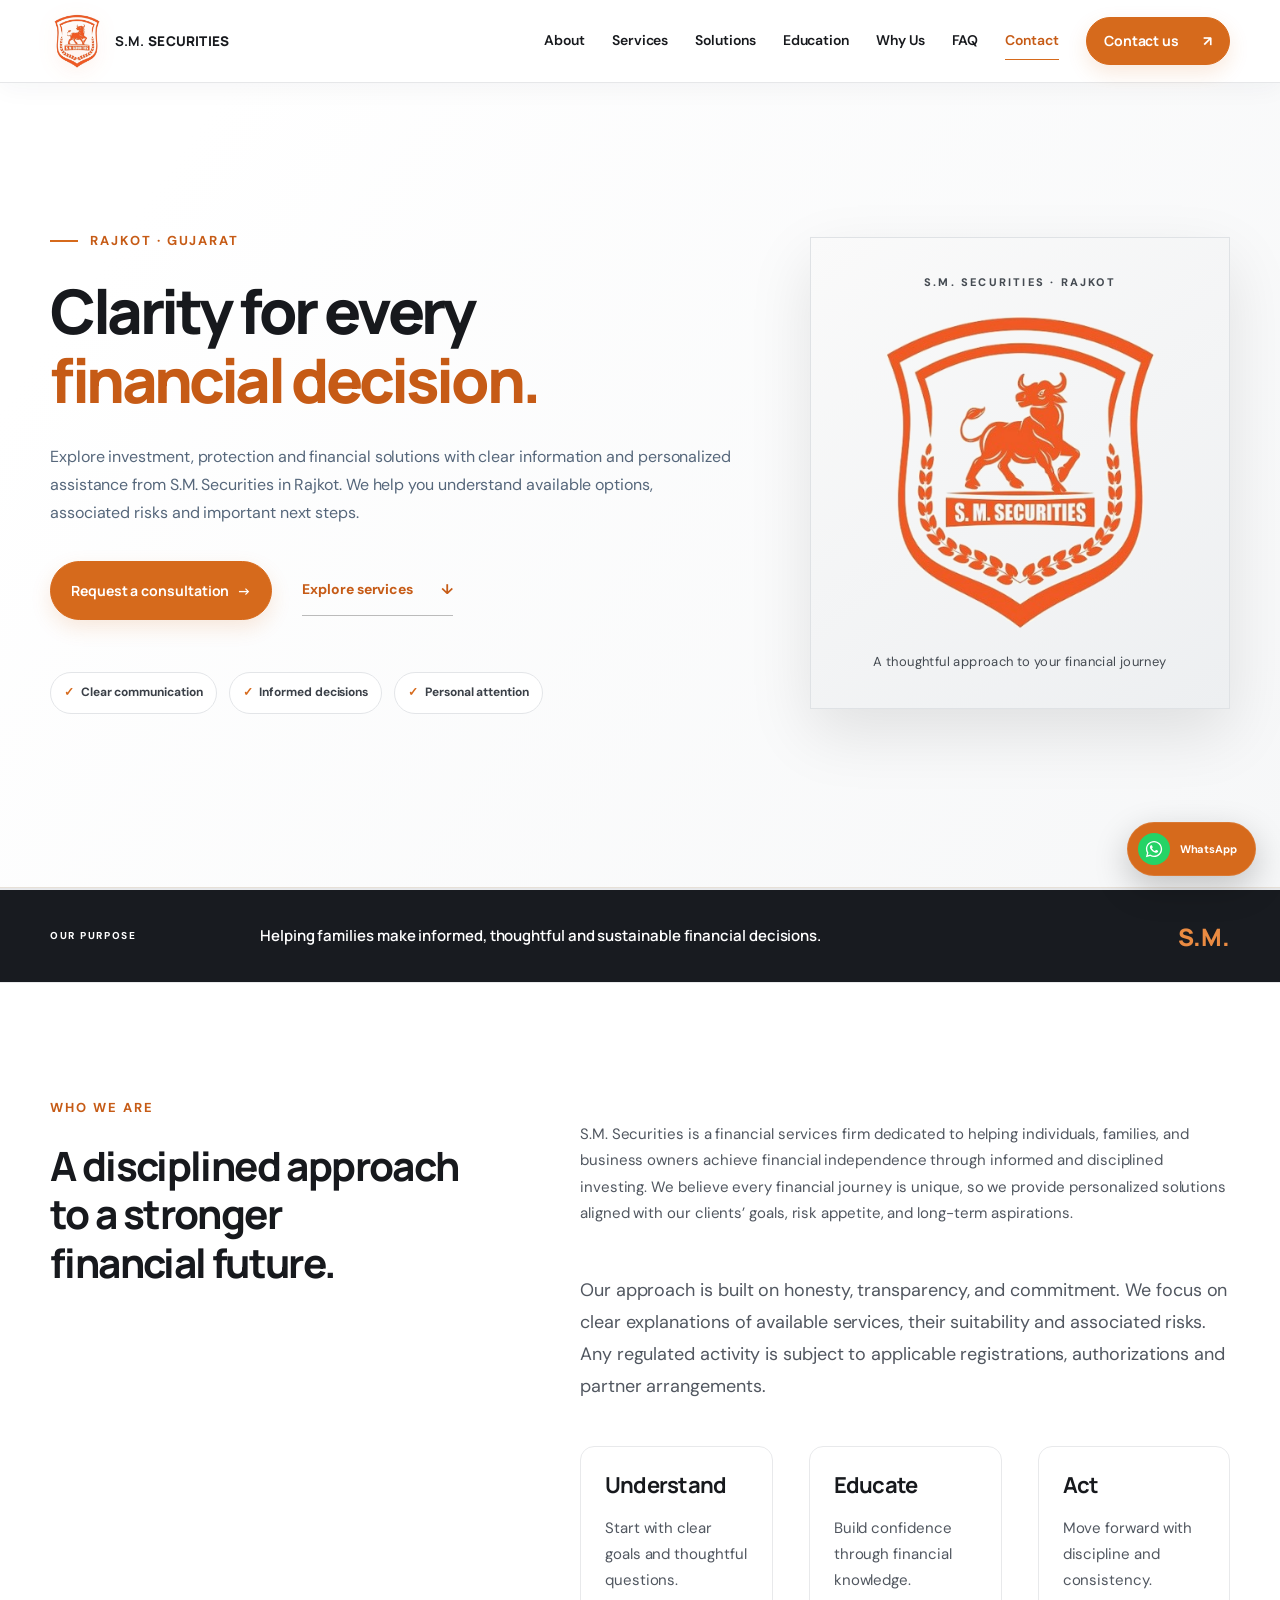
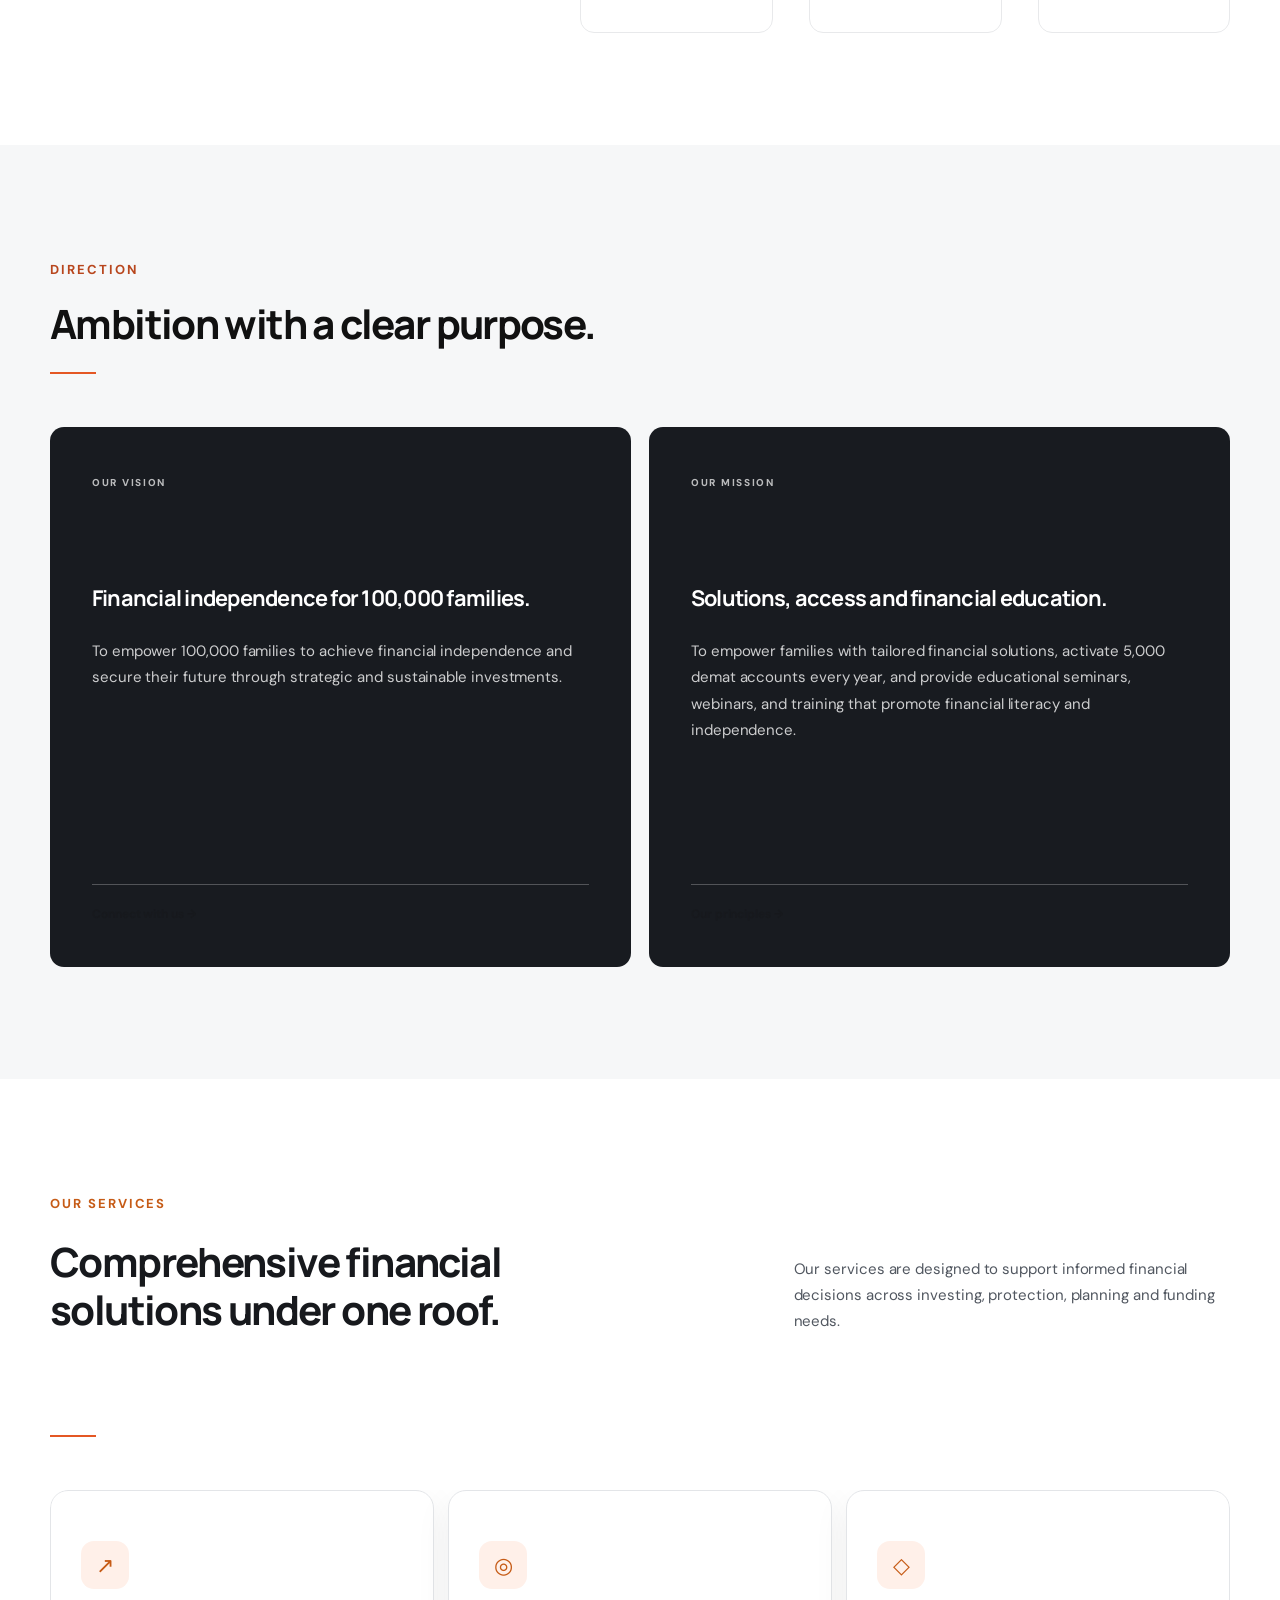
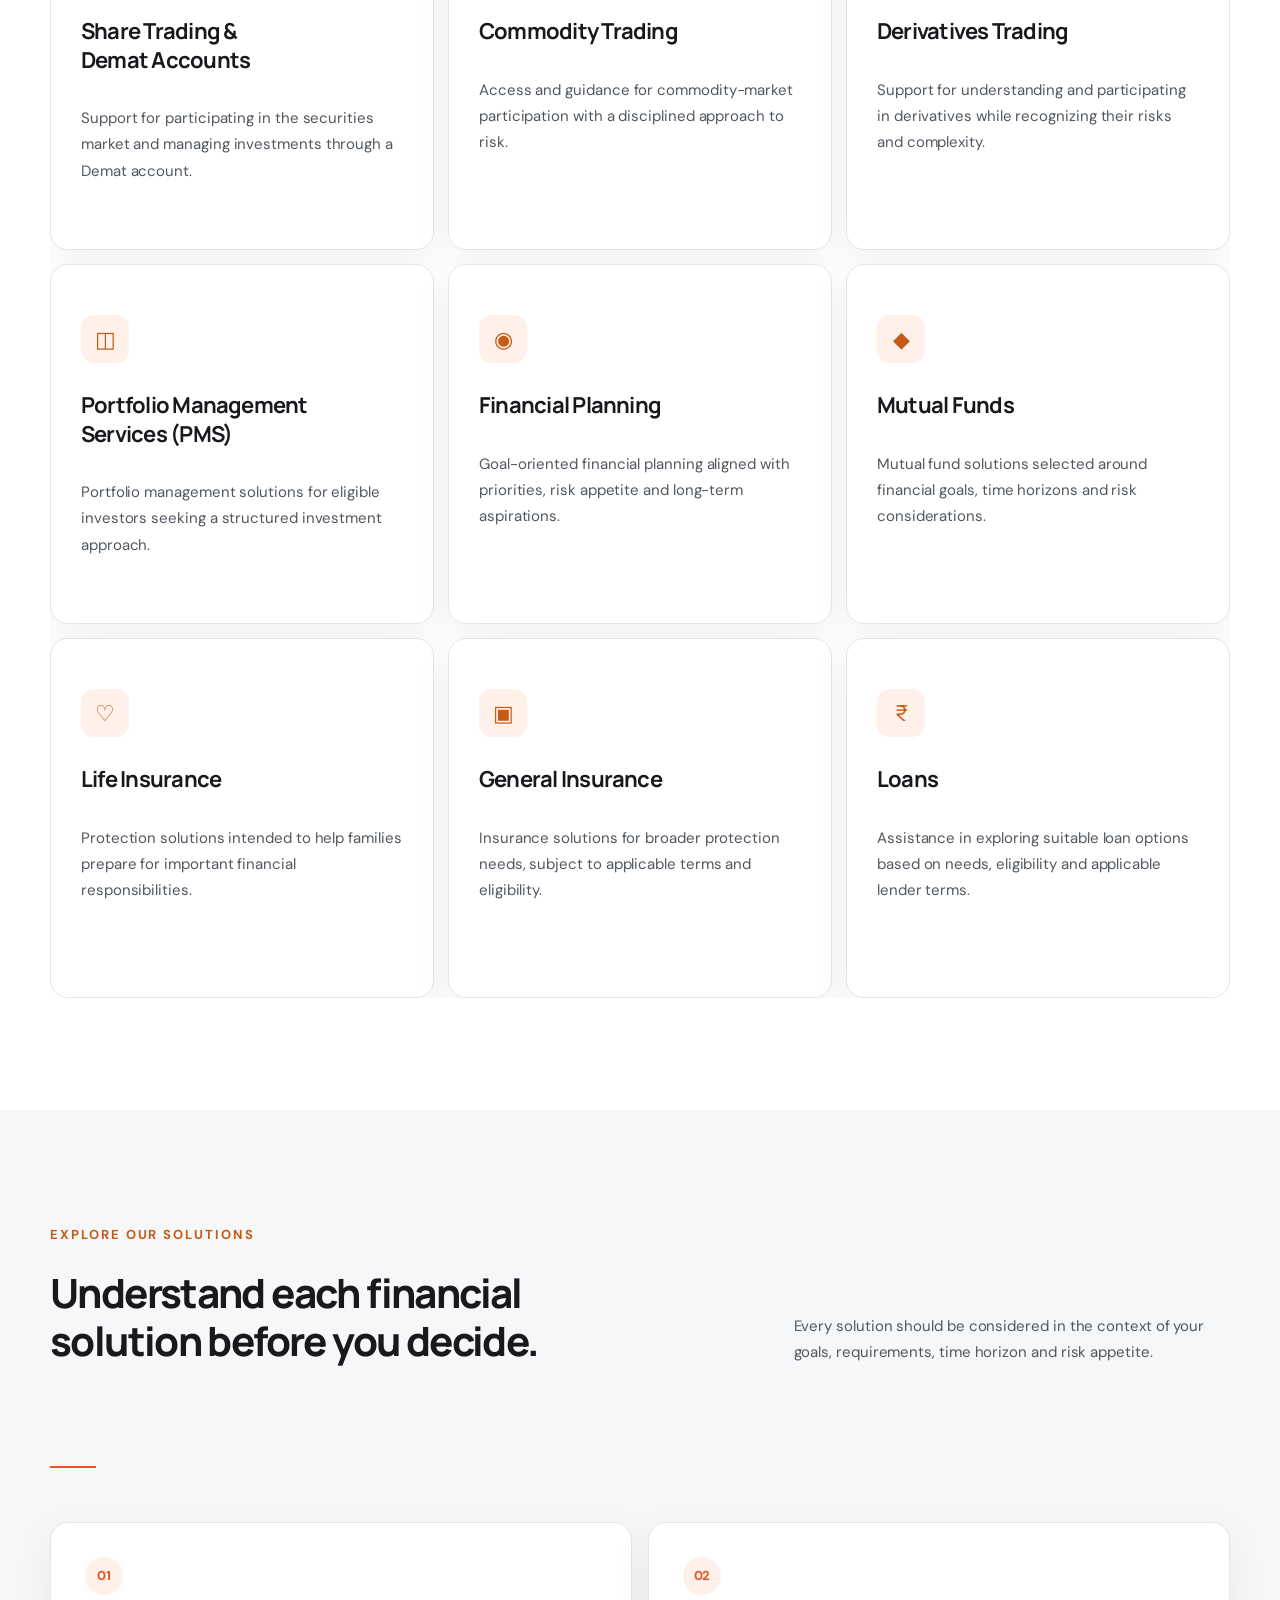
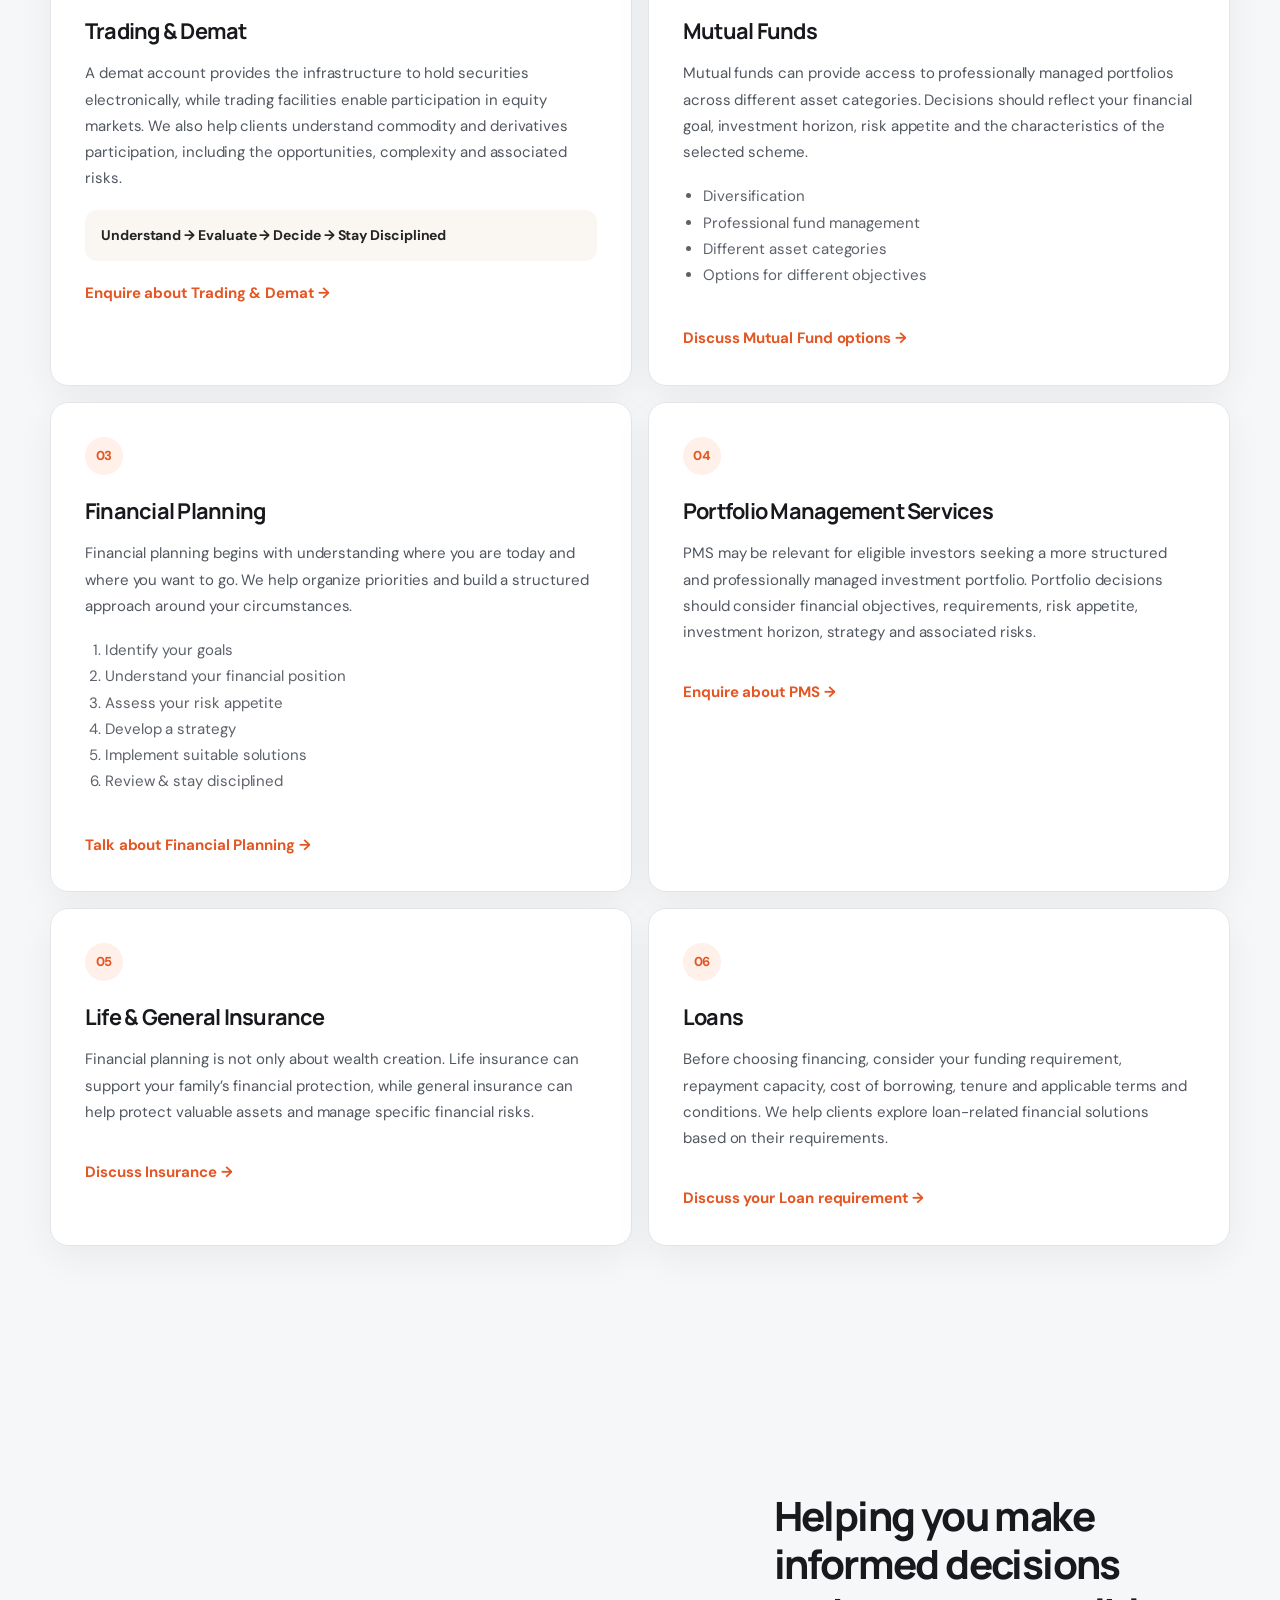
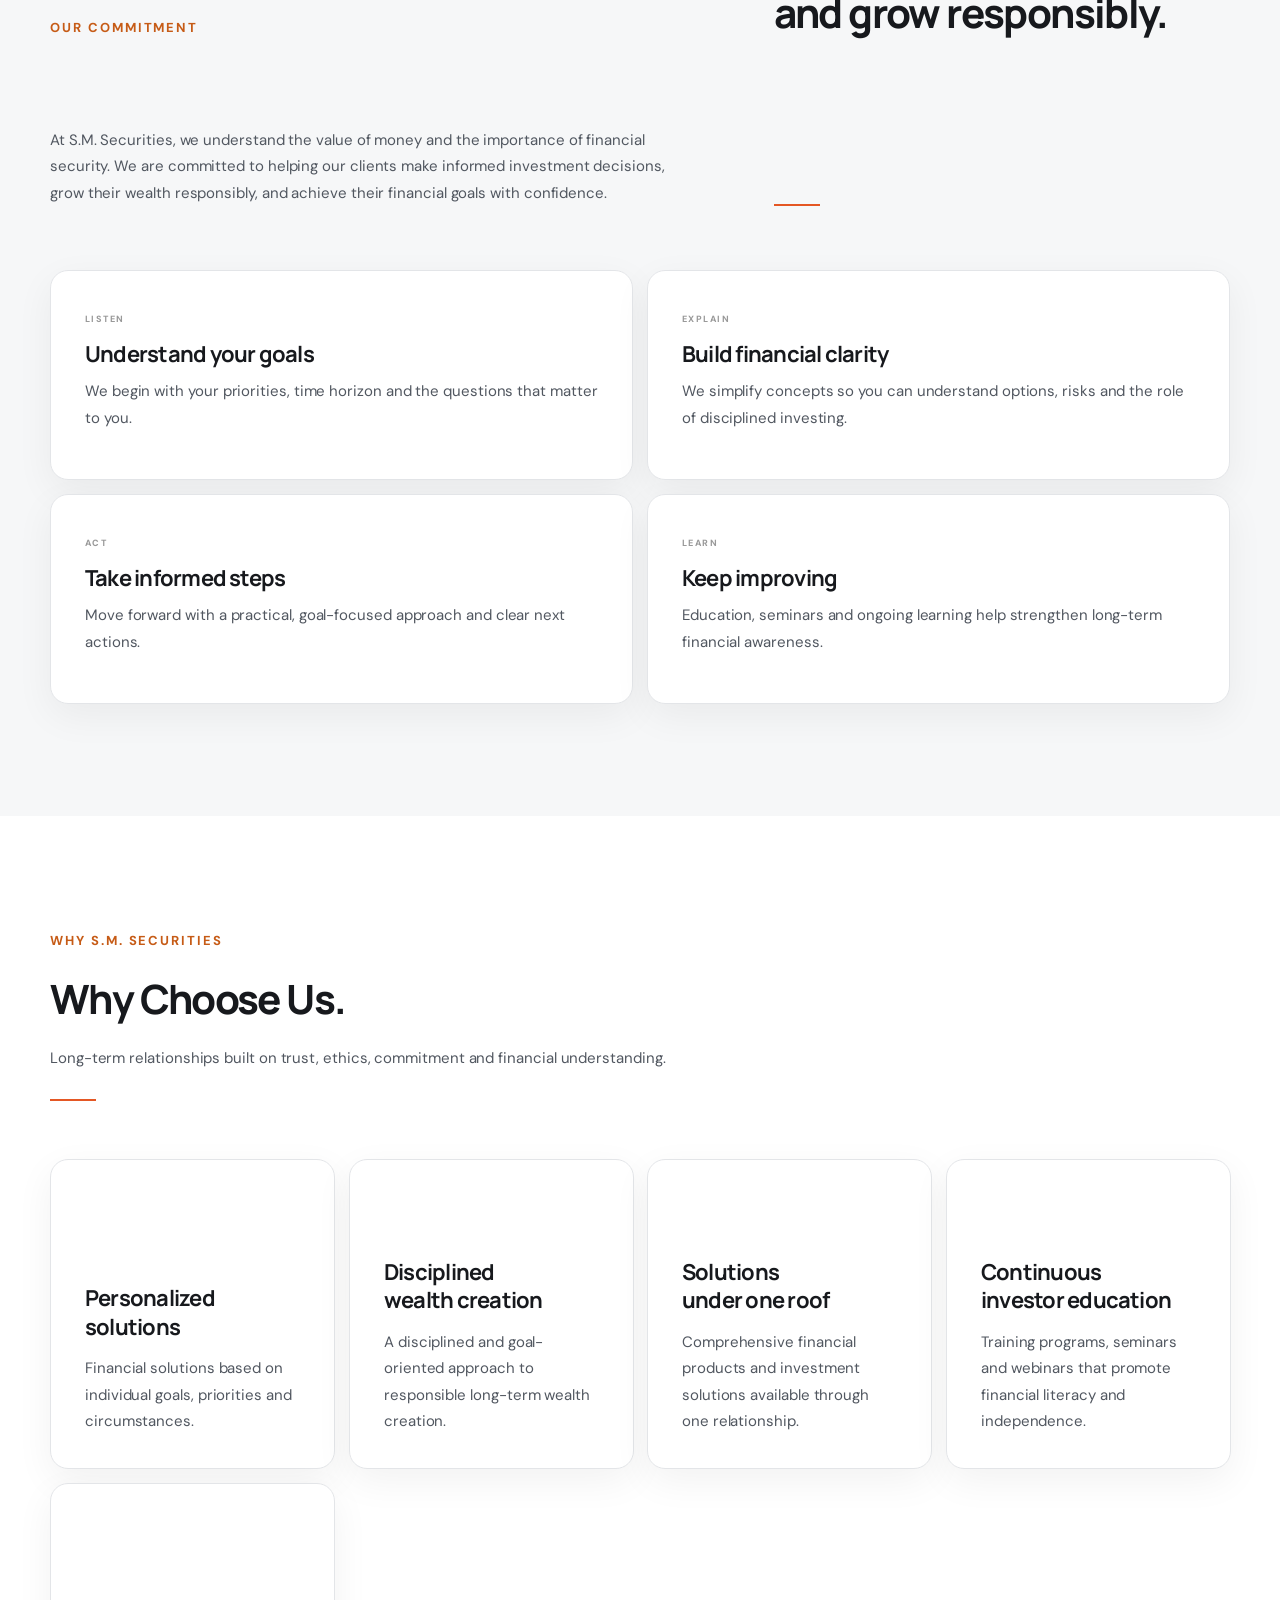
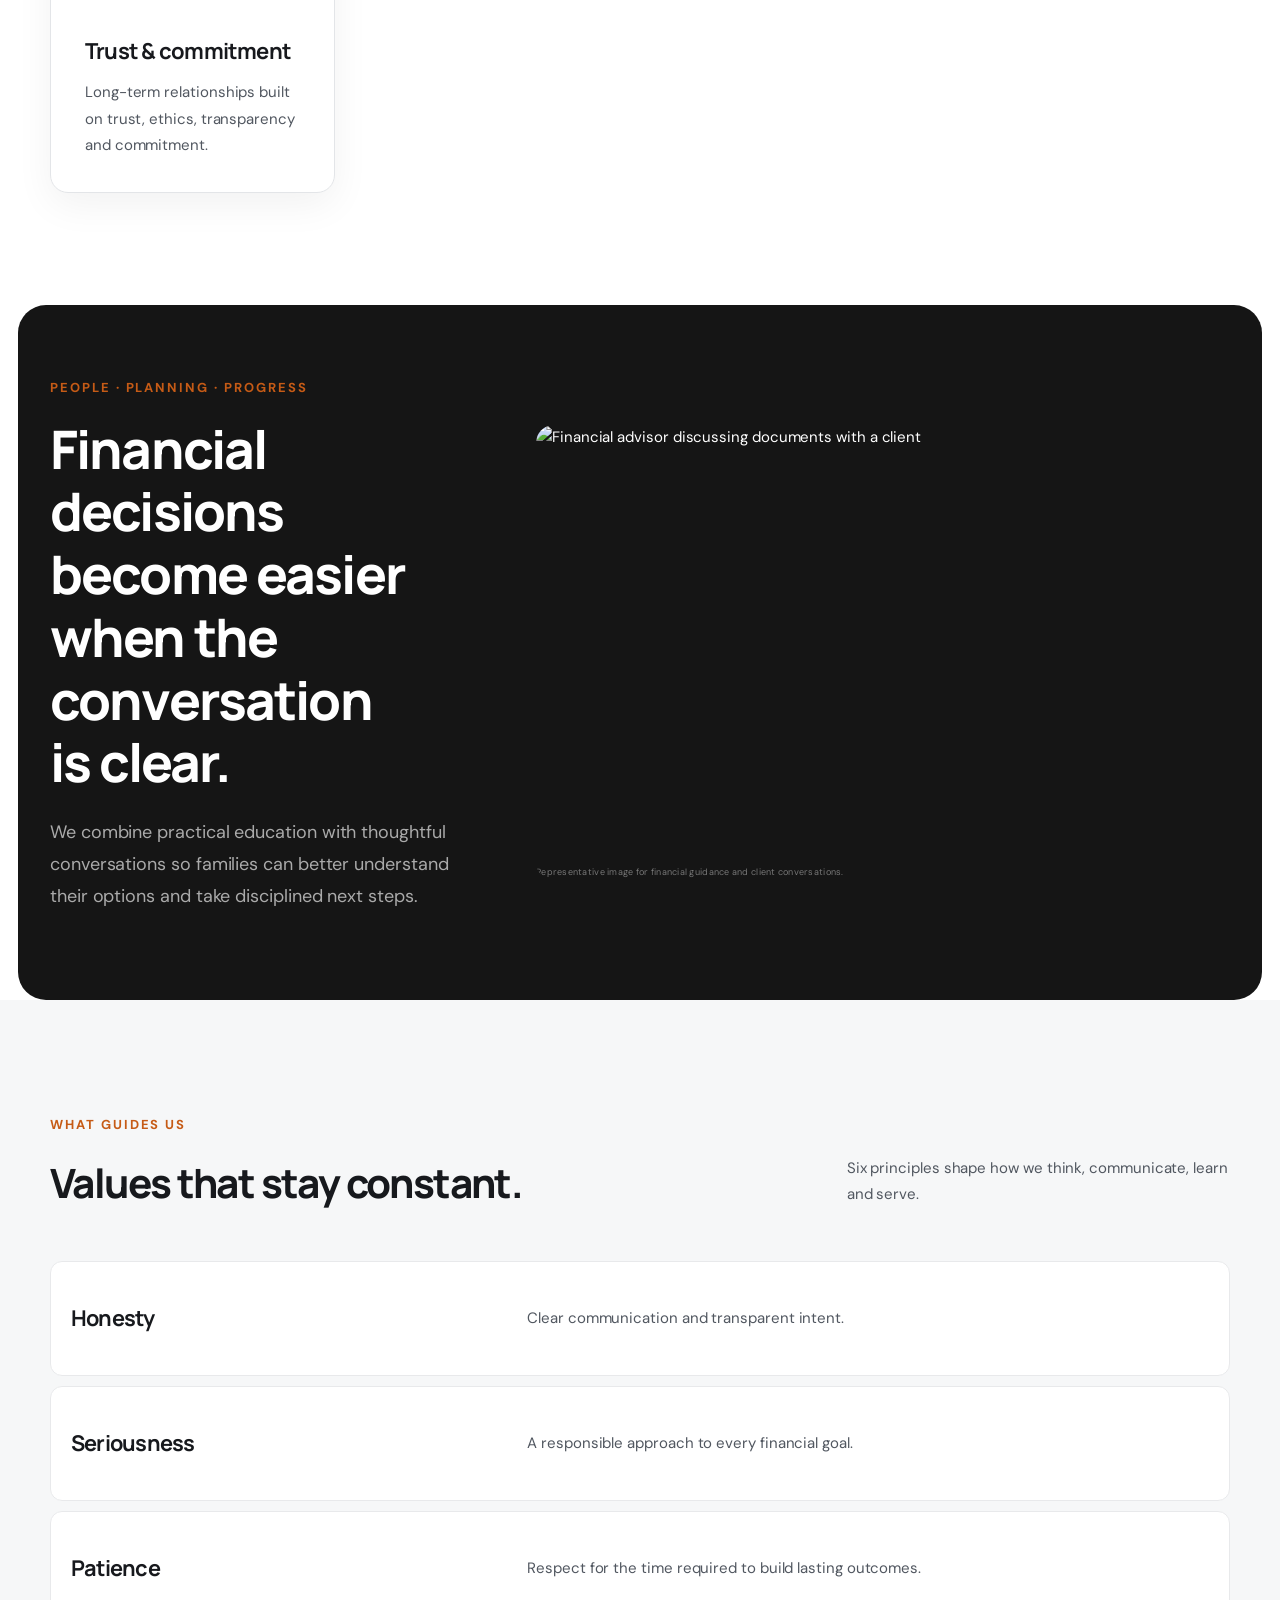
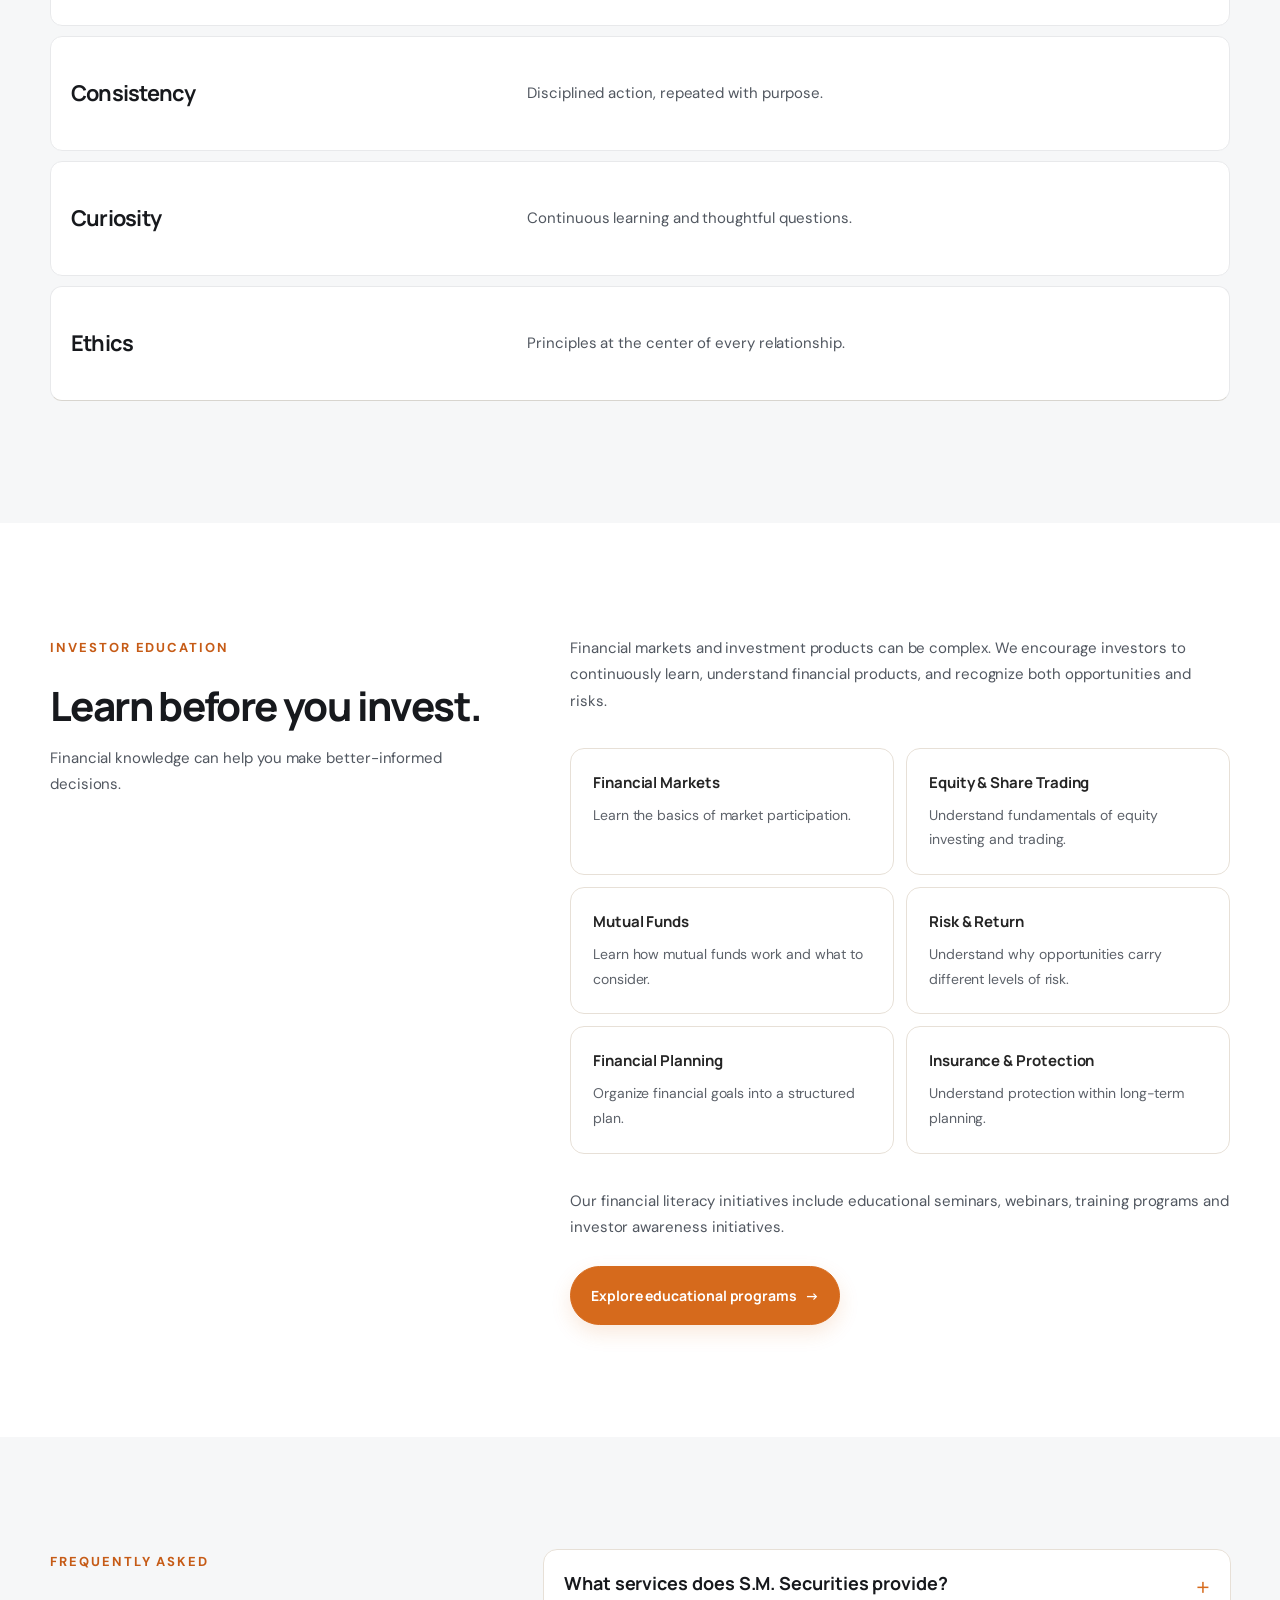
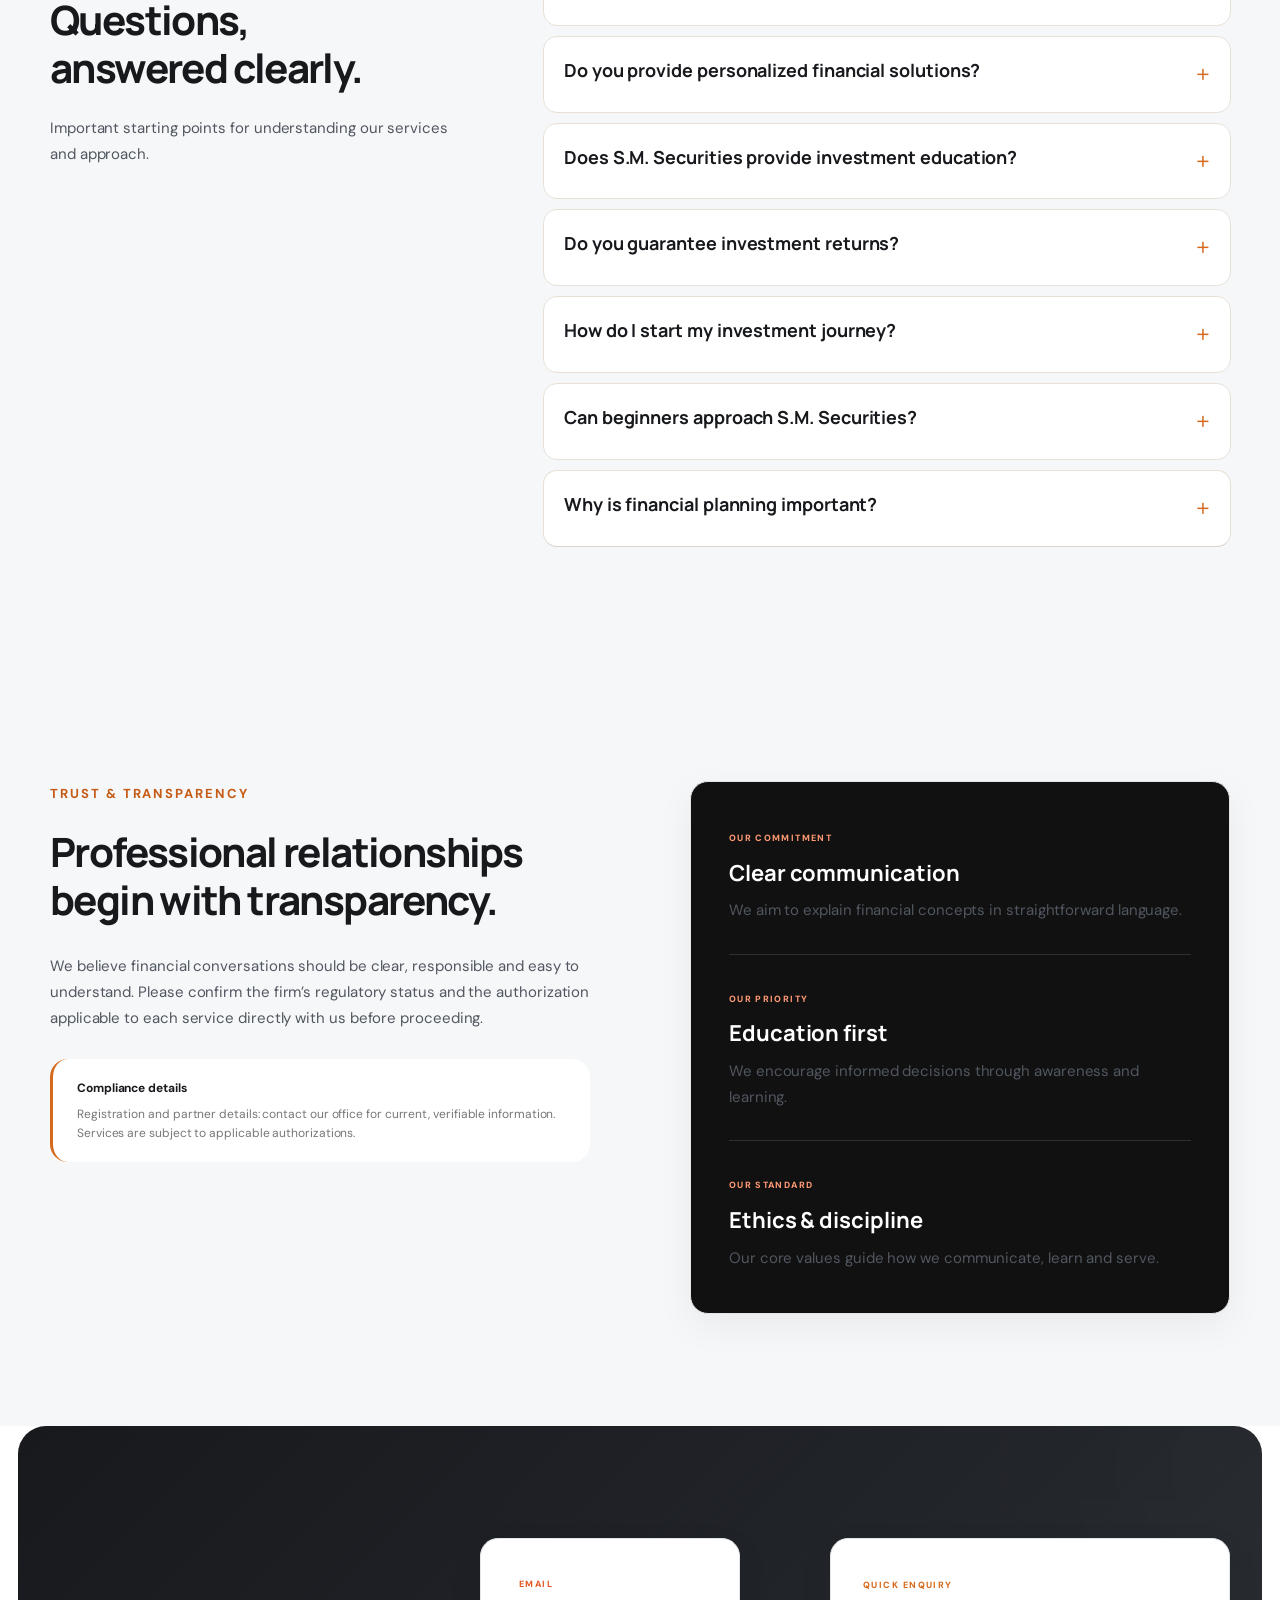
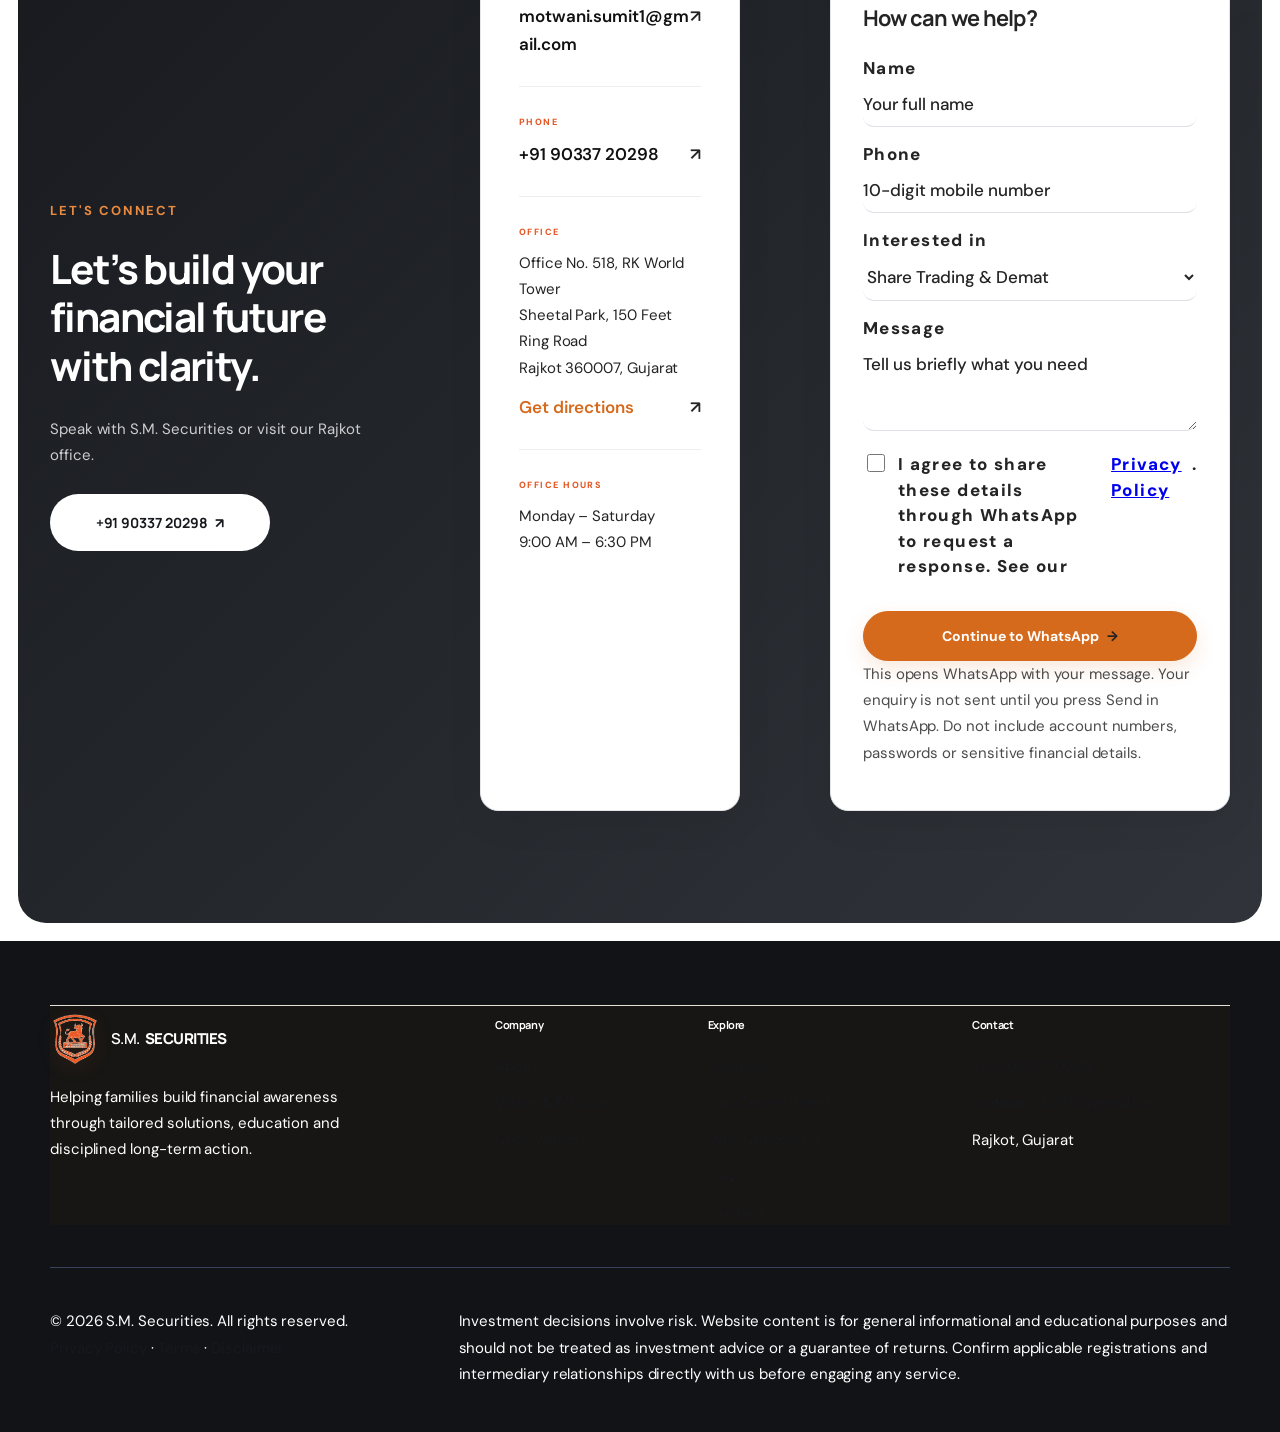
==== commit 22bf3ad9: "Add files via upload" ====
--- a/index.html
+++ b/index.html
@@ -1,4 +1,4 @@
-<!doctype html><html lang="en"><head><meta charset="utf-8"><meta name="viewport" content="width=device-width,initial-scale=1"><meta name="description" content="S.M. Securities — empowering families through financial solutions, education and disciplined long-term investing."><title>S.M. Securities | Financial Guidance & Education in Rajkot</title><meta name="robots" content="index,follow"><meta name="theme-color" content="#ffffff"><meta property="og:type" content="website"><meta property="og:title" content="S.M. Securities | Clarity for today. Confidence for tomorrow."><meta property="og:description" content="Financial solutions, demat account assistance and financial education for families in Rajkot, Gujarat."><meta property="og:image" content="./logo-transparent.png"><meta property="og:image:alt" content="S.M. Securities brand logo"><meta name="twitter:card" content="summary"><link rel="icon" type="image/png" href="./favicon.png"><script type="application/ld+json">{"@context":"https://schema.org","@type":"FinancialService","name":"S.M. Securities","description":"Financial solutions, demat account assistance and financial education.","telephone":"+91 9033720298","email":"motwani.sumit1@gmail.com","address":{"@type":"PostalAddress","streetAddress":"Office No. 518, RK World Tower, Sheetal Park, 150 Feet Ring Road","addressLocality":"Rajkot","addressRegion":"Gujarat","postalCode":"360007","addressCountry":"IN"}}</script><link rel="preconnect" href="https://fonts.googleapis.com"><link rel="preconnect" href="https://fonts.gstatic.com" crossorigin><link href="https://fonts.googleapis.com/css2?family=DM+Sans:wght@400;500;600;700&family=Manrope:wght@600;700;800&display=swap" rel="stylesheet"><link rel="stylesheet" href="styles.css"><link rel="stylesheet" href="v12-premium.css"></head><body><a class="skipLink" href="#main-content">Skip to content</a><div class="page-progress" aria-hidden="true"><span></span></div>
+<!doctype html><html lang="en"><head><meta charset="utf-8"><meta name="viewport" content="width=device-width,initial-scale=1"><meta name="description" content="S.M. Securities — empowering families through financial solutions, education and disciplined long-term investing."><title>S.M. Securities | Financial Guidance & Education in Rajkot</title><meta name="robots" content="index,follow"><meta name="theme-color" content="#17191D"><meta property="og:type" content="website"><meta property="og:title" content="S.M. Securities | Clarity for today. Confidence for tomorrow."><meta property="og:description" content="Financial solutions, demat account assistance and financial education for families in Rajkot, Gujarat."><meta property="og:image" content="./logo-transparent.png"><meta property="og:image:alt" content="S.M. Securities brand logo"><meta name="twitter:card" content="summary"><link rel="icon" type="image/png" href="./favicon.png"><script type="application/ld+json">{"@context":"https://schema.org","@type":"FinancialService","name":"S.M. Securities","description":"Financial solutions, demat account assistance and financial education.","telephone":"+91 9033720298","email":"motwani.sumit1@gmail.com","address":{"@type":"PostalAddress","streetAddress":"Office No. 518, RK World Tower, Sheetal Park, 150 Feet Ring Road","addressLocality":"Rajkot","addressRegion":"Gujarat","postalCode":"360007","addressCountry":"IN"}}</script><link rel="preconnect" href="https://fonts.googleapis.com"><link rel="preconnect" href="https://fonts.gstatic.com" crossorigin><link href="https://fonts.googleapis.com/css2?family=DM+Sans:wght@400;500;600;700&family=Manrope:wght@600;700;800&display=swap" rel="stylesheet"><link rel="stylesheet" href="styles.css"><link rel="stylesheet" href="v12-premium.css"><link rel="stylesheet" href="v12-orange-responsive.css"><link rel="stylesheet" href="v12-contrast-fixes.css"></head><body><a class="skipLink" href="#main-content">Skip to content</a><div class="page-progress" aria-hidden="true"><span></span></div>
 <header class="header" id="top"><div class="container nav"><a class="brand" href="#top"><img src="./logo-transparent.png" alt="S.M. Securities logo" width="52" height="52" decoding="async"><span>S.M. <b>SECURITIES</b></span></a><button class="menu" type="button" aria-label="Open navigation" aria-controls="primary-navigation" aria-expanded="false"><span></span><span></span></button><nav class="links" id="primary-navigation" aria-label="Main navigation"><a href="#about">About</a><a href="#services">Services</a><a href="#service-details">Solutions</a><a href="#education">Education</a><a href="#why">Why Us</a><a href="#faq">FAQ</a><a href="#contact">Contact</a><a class="navBtn" href="tel:+919033720298">Contact us <i>↗</i></a></nav></div></header>
 <main id="main-content"><section class="hero"><div class="orb o1"></div><div class="orb o2"></div><div class="container heroGrid"><div class="heroCopy reveal"><div class="kicker"><span></span> RAJKOT · GUJARAT</div><h1>Clarity for every<br><em>financial decision.</em></h1><p>Explore investment, protection and financial solutions with clear information and personalized assistance from S.M. Securities in Rajkot. We help you understand available options, associated risks and important next steps.</p><div class="actions"><a class="btn primary" href="#contact">Request a consultation <span>→</span></a><a class="textBtn" href="#services">Explore services <span>↓</span></a></div><div class="heroAssurance"><span>Clear communication</span><span>Informed decisions</span><span>Personal attention</span></div></div><div class="heroVisual reveal"><div class="visualCard"><span class="heroVisualEyebrow">S.M. SECURITIES · RAJKOT</span><img src="./logo-transparent.png" alt="S.M. Securities bull and shield logo" width="390" height="320" decoding="async"><span class="heroVisualCaption">A thoughtful approach to your financial journey</span></div></div></div></section>
 <section class="trust"><div class="container trustRow"><span>OUR PURPOSE</span><p>Helping families make informed, thoughtful and sustainable financial decisions.</p><span class="mark">S.M.</span></div></section>
--- a/v12-orange-responsive.css
+++ b/v12-orange-responsive.css
@@ -0,0 +1,40 @@
+/* V12 restrained accent theme: 80% neutral black/white, 20% orange interactive accents. */
+:root{--orange:#D66A1C;--orange2:#EA8B42;--orange-deep:#AA4C10;--ink:#17191D;--soft:#F6F7F8;--muted:#5D626A;--line:#E3E5E8;--hover-tint:#FFF3E9;--shadow:0 14px 40px rgba(0,0,0,.07)}
+html{font-size:16px;scroll-padding-top:88px}
+body{font-family:'DM Sans',sans-serif!important;color:#242424!important;background:#fff!important;font-size:clamp(15px,1.05vw,17px)!important;line-height:1.65!important;overflow-wrap:break-word}
+h1,h2,h3,h4,.brand{font-family:'Manrope','DM Sans',sans-serif!important;line-height:1.18!important;letter-spacing:-.035em!important}
+.hero h1{font-size:clamp(43px,4.8vw,74px)!important;line-height:1.12!important;letter-spacing:-.055em!important;color:#17191D!important}
+.section h2,.contactCopy h2{font-size:clamp(31px,3.15vw,49px)!important;line-height:1.2!important;letter-spacing:-.04em!important}
+h3,.formHead h3{font-size:clamp(20px,1.7vw,27px)!important;line-height:1.3!important}
+p,.section p,.heroCopy>p,.serviceCard p,.detailCard p,.faqIntro p{font-size:clamp(15px,1.04vw,17px)!important;line-height:1.75!important}
+.heroCopy>p{font-size:clamp(16px,1.18vw,19px)!important;max-width:62ch}
+.links a{font-size:14px!important}.btn,.navBtn,.formSubmit,.textBtn{font-size:clamp(14px,.98vw,16px)!important;font-weight:700!important;min-height:46px;display:inline-flex;align-items:center;justify-content:center;gap:8px}
+.header,.header.scrolled{background:rgba(255,255,255,.97)!important;border-bottom:1px solid #E6E7E9!important}
+.brand,.links a:not(.navBtn){color:#17191D!important}.brand b{color:#17191D!important}
+.links a.active,.links a:not(.navBtn):hover,.hero h1 em,.kicker,.label,.serviceIcon,.textBtn{color:#C65B16!important}
+.links a:not(.navBtn)::after,.kicker span{background:#D66A1C!important}
+.navBtn,.btn.primary,.formSubmit{background:#D66A1C!important;color:#fff!important;border-color:#D66A1C!important;box-shadow:0 8px 20px rgba(214,106,28,.15)!important}
+.navBtn:hover,.btn.primary:hover,.formSubmit:hover{background:#AA4C10!important;border-color:#AA4C10!important}
+.hero{background:linear-gradient(125deg,#fff 15%,#F6F7F8 100%)!important;border-bottom-color:#E6E7E9!important}
+.heroAssurance span{color:#3B4048!important;border-color:#E3E5E8!important}.heroAssurance span:before{color:#D66A1C!important}
+.heroVisual .visualCard{background:linear-gradient(145deg,#FAFAFA,#EDEFF1)!important;border-color:#DFE2E5!important;box-shadow:0 24px 60px rgba(0,0,0,.10)!important}
+.heroVisualEyebrow,.heroVisualCaption{color:#454B52!important}
+/* Restore the original dark corporate blocks. */
+.trust,.team,.statement.orange,.statement.black{background:#181B20!important;color:#fff!important}
+.trustRow,.trustRow p,.trustRow span,.statement.orange h3,.statement.orange p,.statement.orange a,.statement.orange span,.statement.black h3,.statement.black p,.statement.black a,.statement.black span{color:#fff!important}
+.trustRow .mark{color:#EA8B42!important}
+.contact{background:linear-gradient(135deg,#17191D,#30343A)!important;color:#fff!important}
+.contactCopy h2,.contactCopy p{color:#fff!important}.contact .label{color:#EA8B42!important}
+.vision,.serviceDetails,.faq,.trustSection,.process,.values{background:#F6F7F8!important}
+.about,.services,.why,.ceo,.education{background:#fff!important}
+.serviceCard,.detailCard,.whyCard,.processStep,.trustCards,.contactCard,.enquiryForm{border-color:#E3E5E8!important;box-shadow:0 12px 38px rgba(0,0,0,.055)!important}
+.serviceCard:hover,.detailCard:hover,.whyCard:hover{border-color:#D66A1C!important;box-shadow:0 18px 45px rgba(0,0,0,.10)!important}
+.contactCard,.enquiryForm{background:#fff!important;color:#242424!important}
+.enquiryForm input,.enquiryForm textarea,.enquiryForm select{background:#fff!important;border-color:#DDE0E4!important;color:#242424!important}
+.enquiryForm input:focus,.enquiryForm textarea:focus,.enquiryForm select:focus{border-color:#D66A1C!important}
+footer{background:#111317!important;color:#E1E3E6!important}footer a:hover{color:#EA8B42!important}
+.whatsappFloat{background:#D66A1C!important}:focus-visible{outline-color:#D66A1C!important}
+@media(max-width:900px){html{scroll-padding-top:74px}.links.open{background:#fff!important}.links.open a:not(.navBtn){color:#17191D!important}.links.open .navBtn{color:#fff!important}.hero h1{font-size:clamp(39px,6.3vw,60px)!important}.section h2,.contactCopy h2{font-size:clamp(30px,4.2vw,42px)!important}.links.open a{min-height:44px}}
+@media(max-width:600px){html{font-size:15px}body{font-size:15px!important;line-height:1.65!important}.hero h1{font-size:clamp(35px,9vw,48px)!important;line-height:1.16!important;letter-spacing:-.045em!important}.section h2,.contactCopy h2{font-size:clamp(27px,7.3vw,35px)!important;line-height:1.23!important}h3,.formHead h3{font-size:21px!important}p,.section p,.heroCopy>p,.serviceCard p,.detailCard p,.faqIntro p{font-size:15px!important;line-height:1.72!important}.heroCopy>p{font-size:16px!important}.btn,.navBtn,.formSubmit,.textBtn{font-size:15px!important;min-height:46px}.heroAssurance span{font-size:12px!important;line-height:1.4}.heroVisualEyebrow{font-size:10px!important}.heroVisualCaption{font-size:12px!important}.enquiryForm input,.enquiryForm select,.enquiryForm textarea{font-size:16px!important;min-height:44px}.enquiryForm textarea{min-height:100px}.contactCard a,footer a{overflow-wrap:anywhere}}
+@media(max-width:360px){.hero h1{font-size:33px!important}.section h2{font-size:27px!important}.heroAssurance{gap:6px}.heroAssurance span{padding:8px 10px}}
+@media(prefers-reduced-motion:reduce){html{scroll-behavior:auto!important}}
--- a/v12-contrast-fixes.css
+++ b/v12-contrast-fixes.css
@@ -0,0 +1,26 @@
+/* V12.1: consistent typography and high-contrast text across every theme block. */
+:root{--text-main:#17191d;--text-muted:#515760;--accent:#d66a1c}
+/* Header logo: both words always dark on the white navigation bar. */
+.header .brand,.header .brand span,.header .brand b,.header .brand strong{color:#17191d!important;-webkit-text-fill-color:#17191d!important;opacity:1!important;text-shadow:none!important}
+.header .brand span{display:inline-flex!important;align-items:baseline!important;gap:.32em!important;flex-wrap:nowrap!important;white-space:nowrap!important;font-size:clamp(12px,1.05vw,15px)!important;font-weight:700!important;letter-spacing:.015em!important}
+.header .brand b{font-weight:800!important}
+/* Footer logo: both words always light on the black footer. */
+footer .brand,footer .brand span,footer .brand b,footer .brand strong{color:#fff!important;-webkit-text-fill-color:#fff!important;opacity:1!important;text-shadow:none!important}
+footer .brand span{display:inline-flex!important;align-items:baseline!important;gap:.32em!important;white-space:nowrap!important}
+/* Dark feature sections: never mix black text into dark backgrounds. */
+.trust,.statement.orange,.statement.black,.contact,footer{color:#fff!important}
+.trust :is(h1,h2,h3,h4,p,span),.statement.orange :is(h1,h2,h3,h4,p,span),.statement.black :is(h1,h2,h3,h4,p,span),.contactCopy :is(h1,h2,h3,h4,p),footer :is(h1,h2,h3,h4,p){color:#fff!important;-webkit-text-fill-color:currentColor!important}
+.trust .mark,.contact .label{color:#ea8b42!important}
+.trust .mark,.contact .label{-webkit-text-fill-color:currentColor!important}
+.statement.orange a,.statement.black a,.contactCopy a,footer a{color:#17191d!important}
+.statement.orange a:hover,.statement.black a:hover,.contactCopy a:hover,footer a:hover{color:#ea8b42!important}
+/* Light sections: clear dark headings and legible paragraph text. */
+:is(.hero,.about,.services,.serviceDetails,.values,.process,.why,.education,.faq,.ceo,.trustSection) :is(h1,h2,h3,h4){color:#17191d!important}
+:is(.about,.services,.serviceDetails,.values,.process,.why,.education,.faq,.ceo,.trustSection) p{color:#515760!important}
+/* Cards within dark sections retain their own light-background dark text. */
+.contact :is(.contactCard,.enquiryForm),.contact :is(.contactCard,.enquiryForm) :is(h1,h2,h3,h4,p,label,span){color:#242424!important;-webkit-text-fill-color:currentColor!important}
+.contact .enquiryForm :is(input,textarea,select){color:#242424!important;-webkit-text-fill-color:#242424!important}
+/* Avoid mismatched font metrics in headings and logo. */
+h1,h2,h3,h4,.brand{font-family:'Manrope','DM Sans',Arial,sans-serif!important}
+body,button,input,textarea,select{font-family:'DM Sans',Arial,sans-serif!important}
+@media(max-width:600px){.header .brand span{font-size:12px!important;gap:.24em!important}.header .brand{gap:7px!important}}
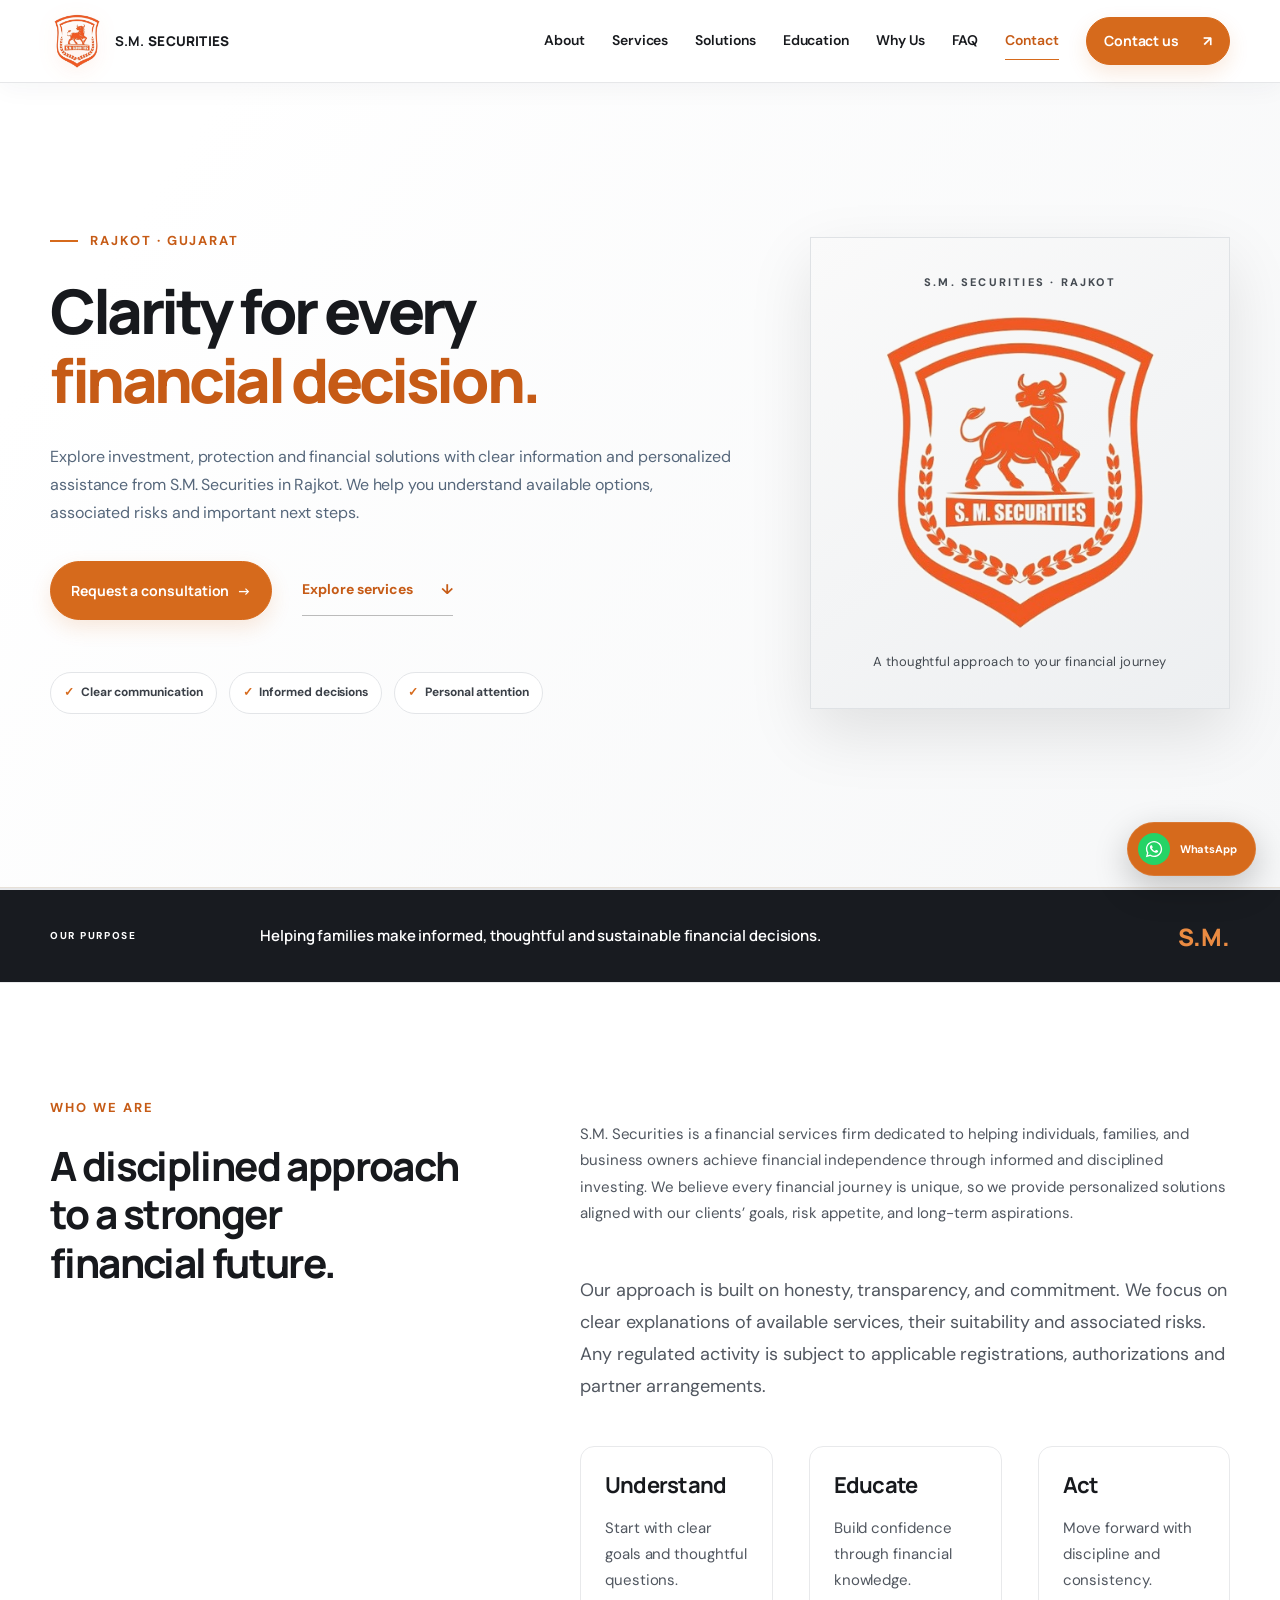
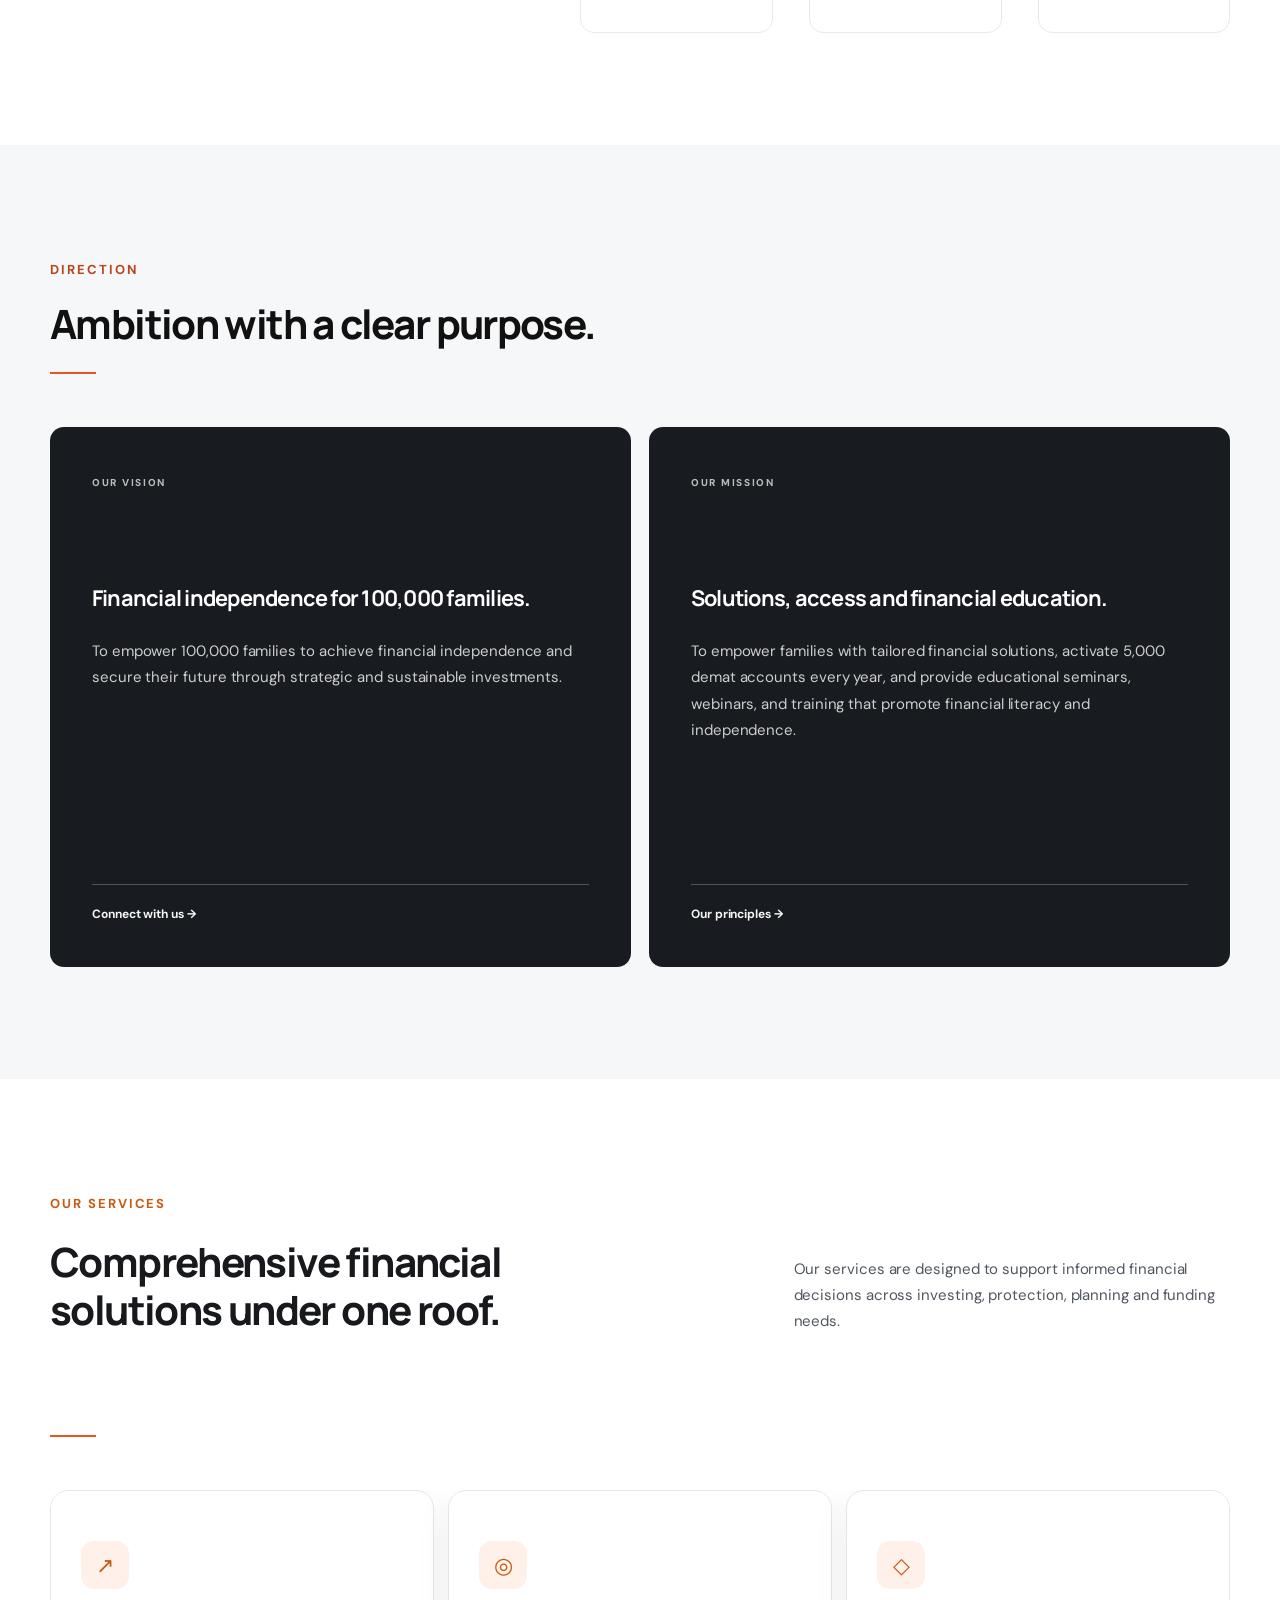
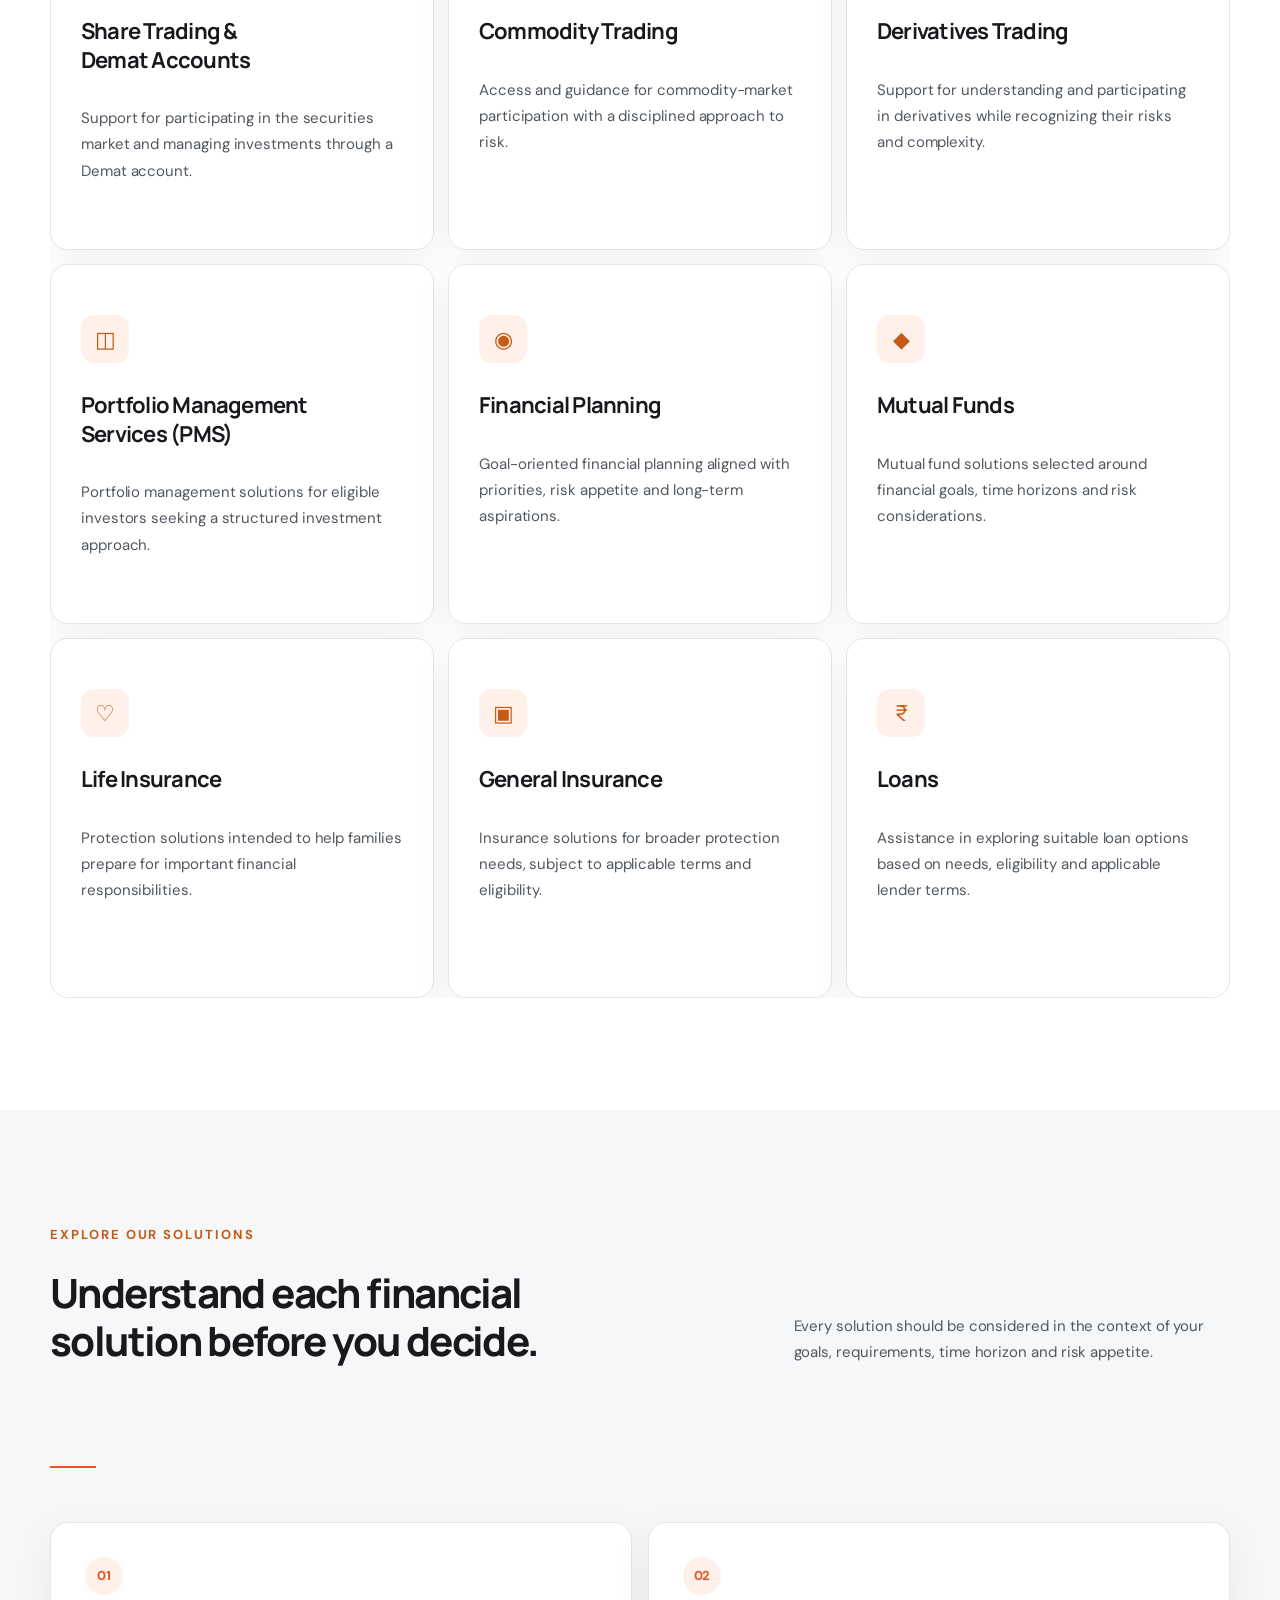
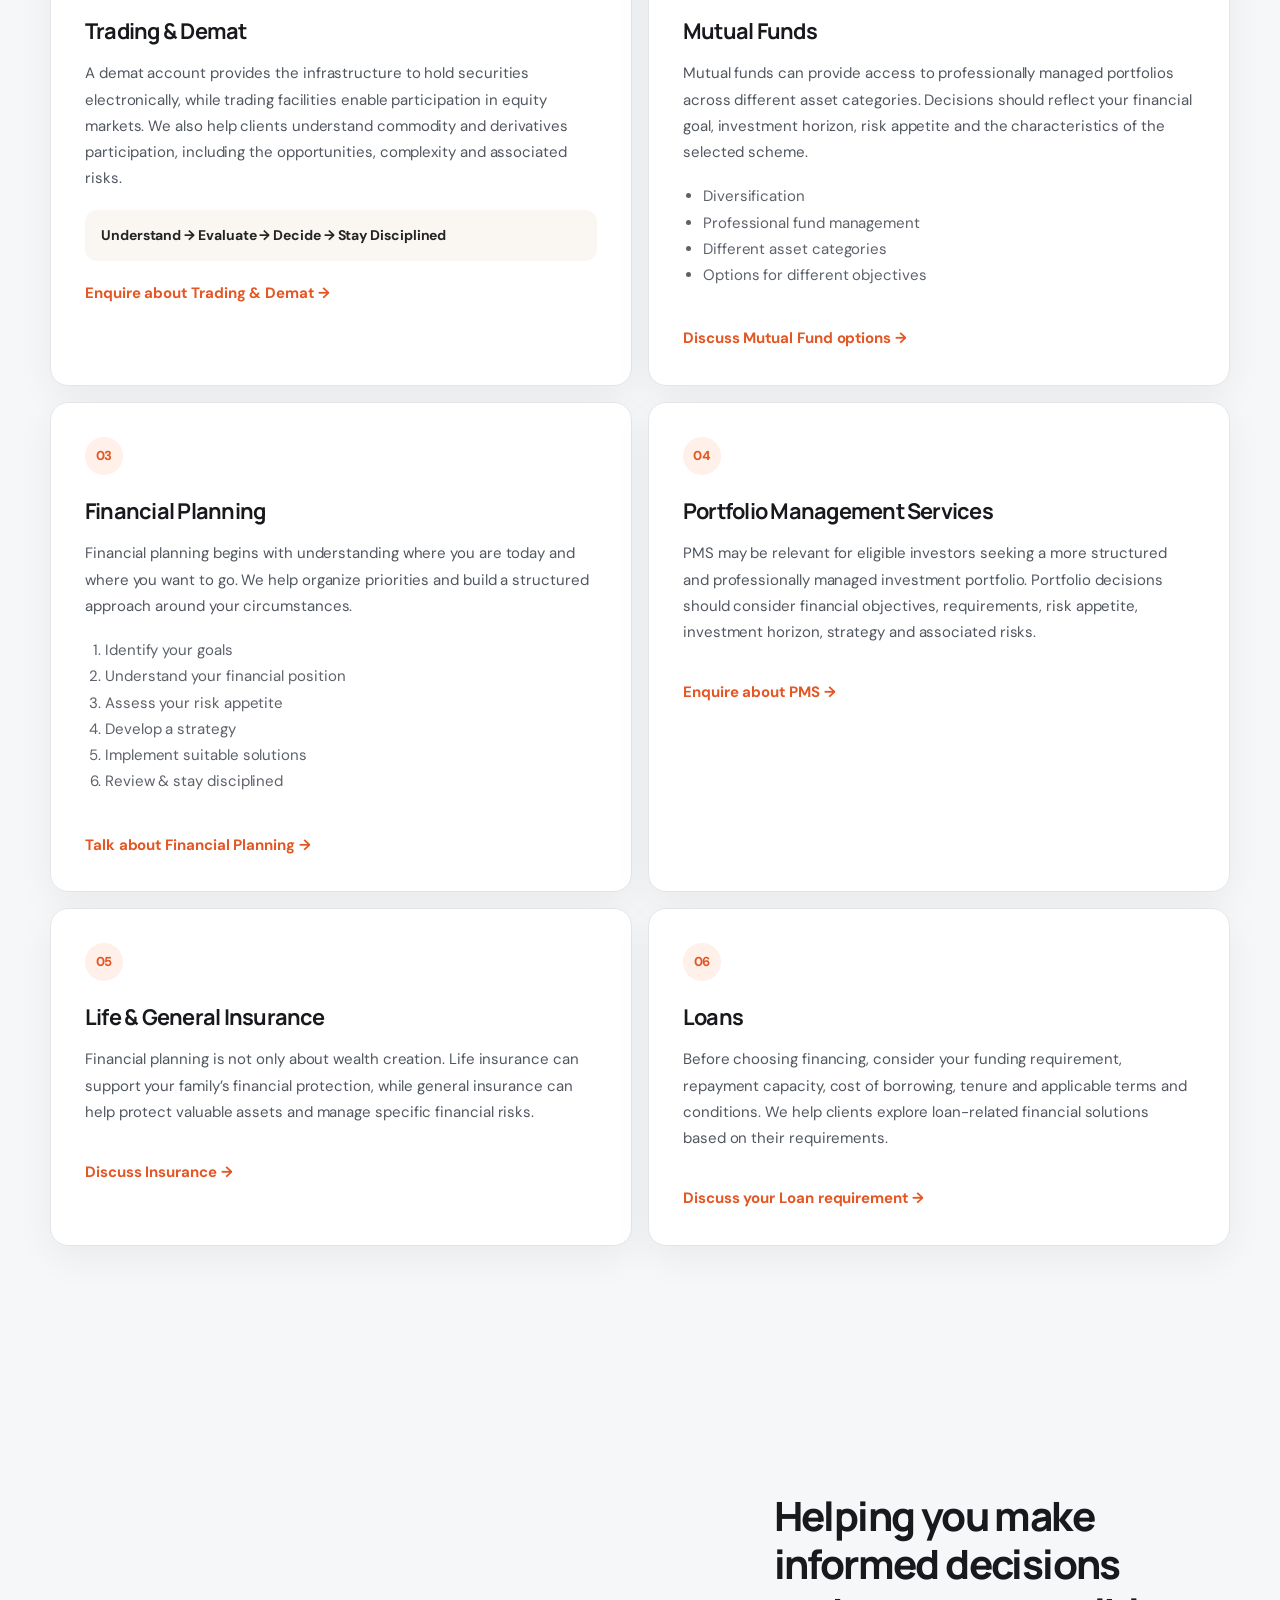
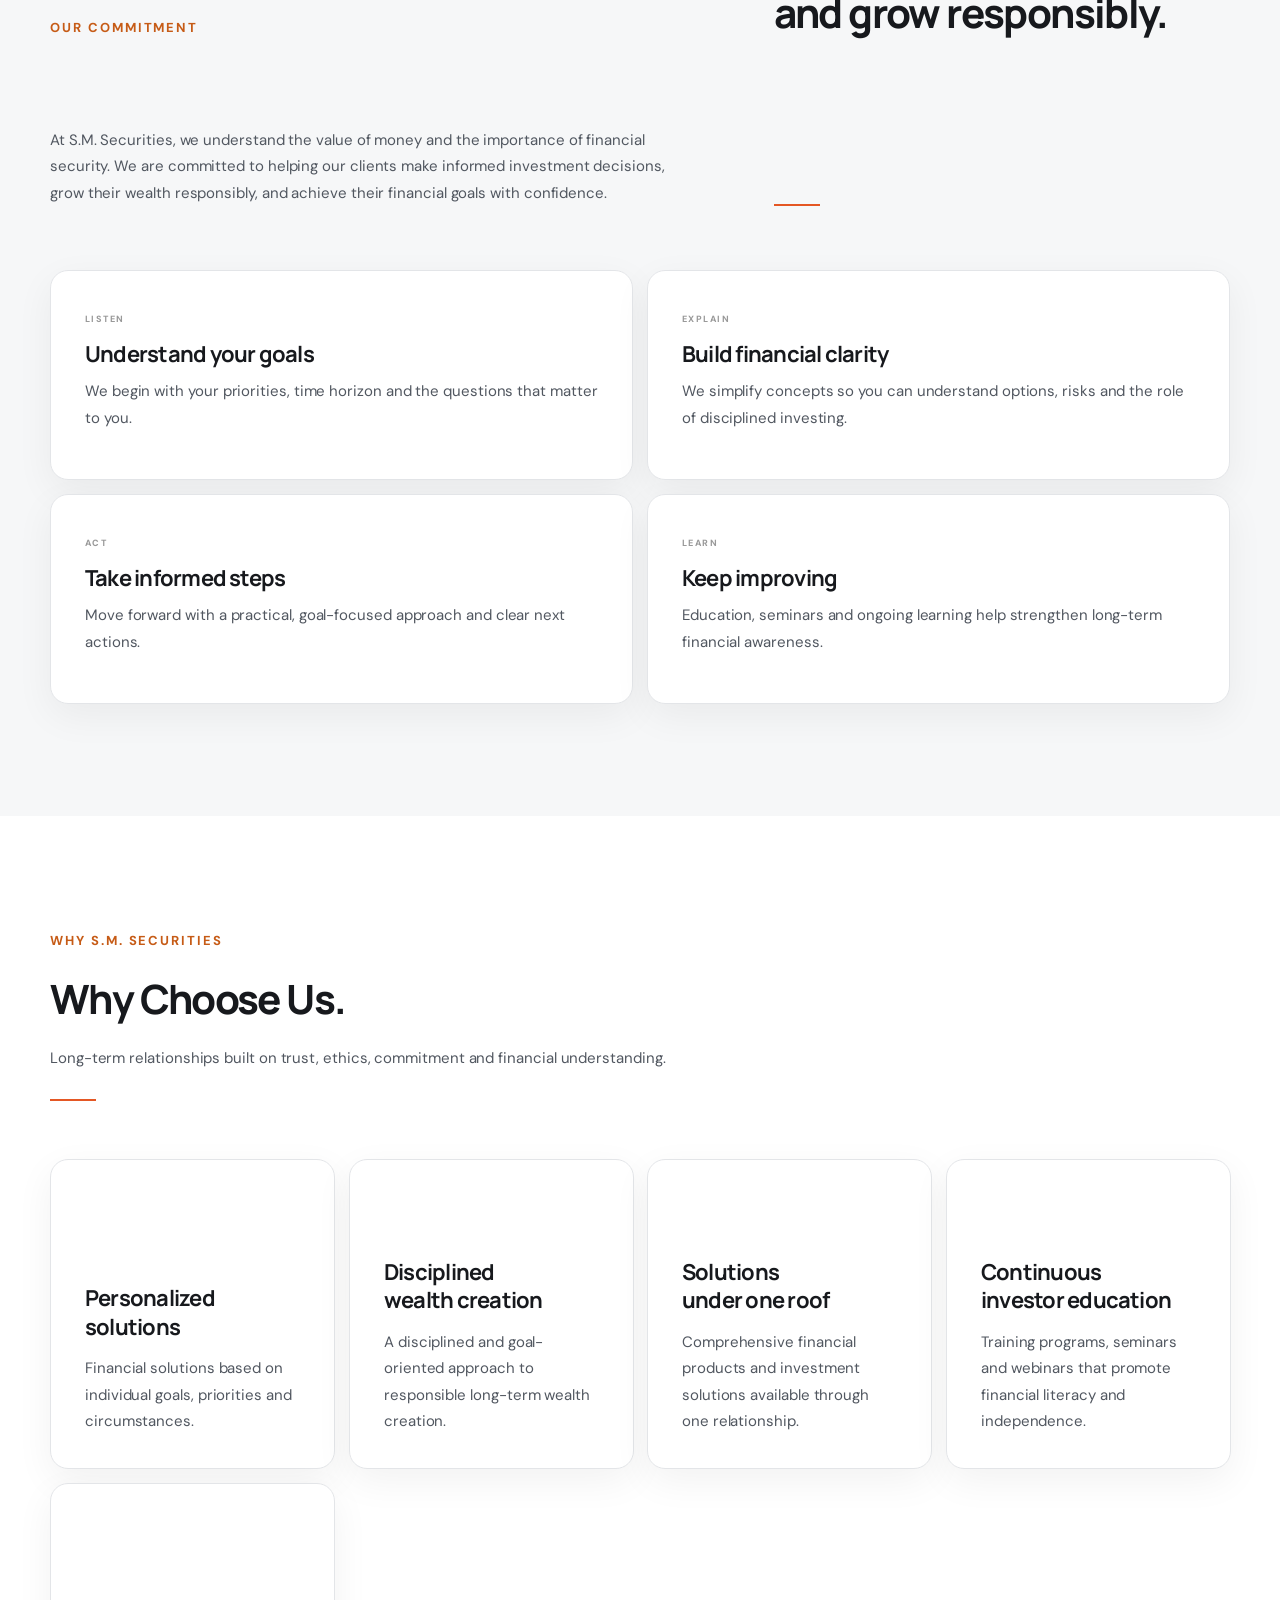
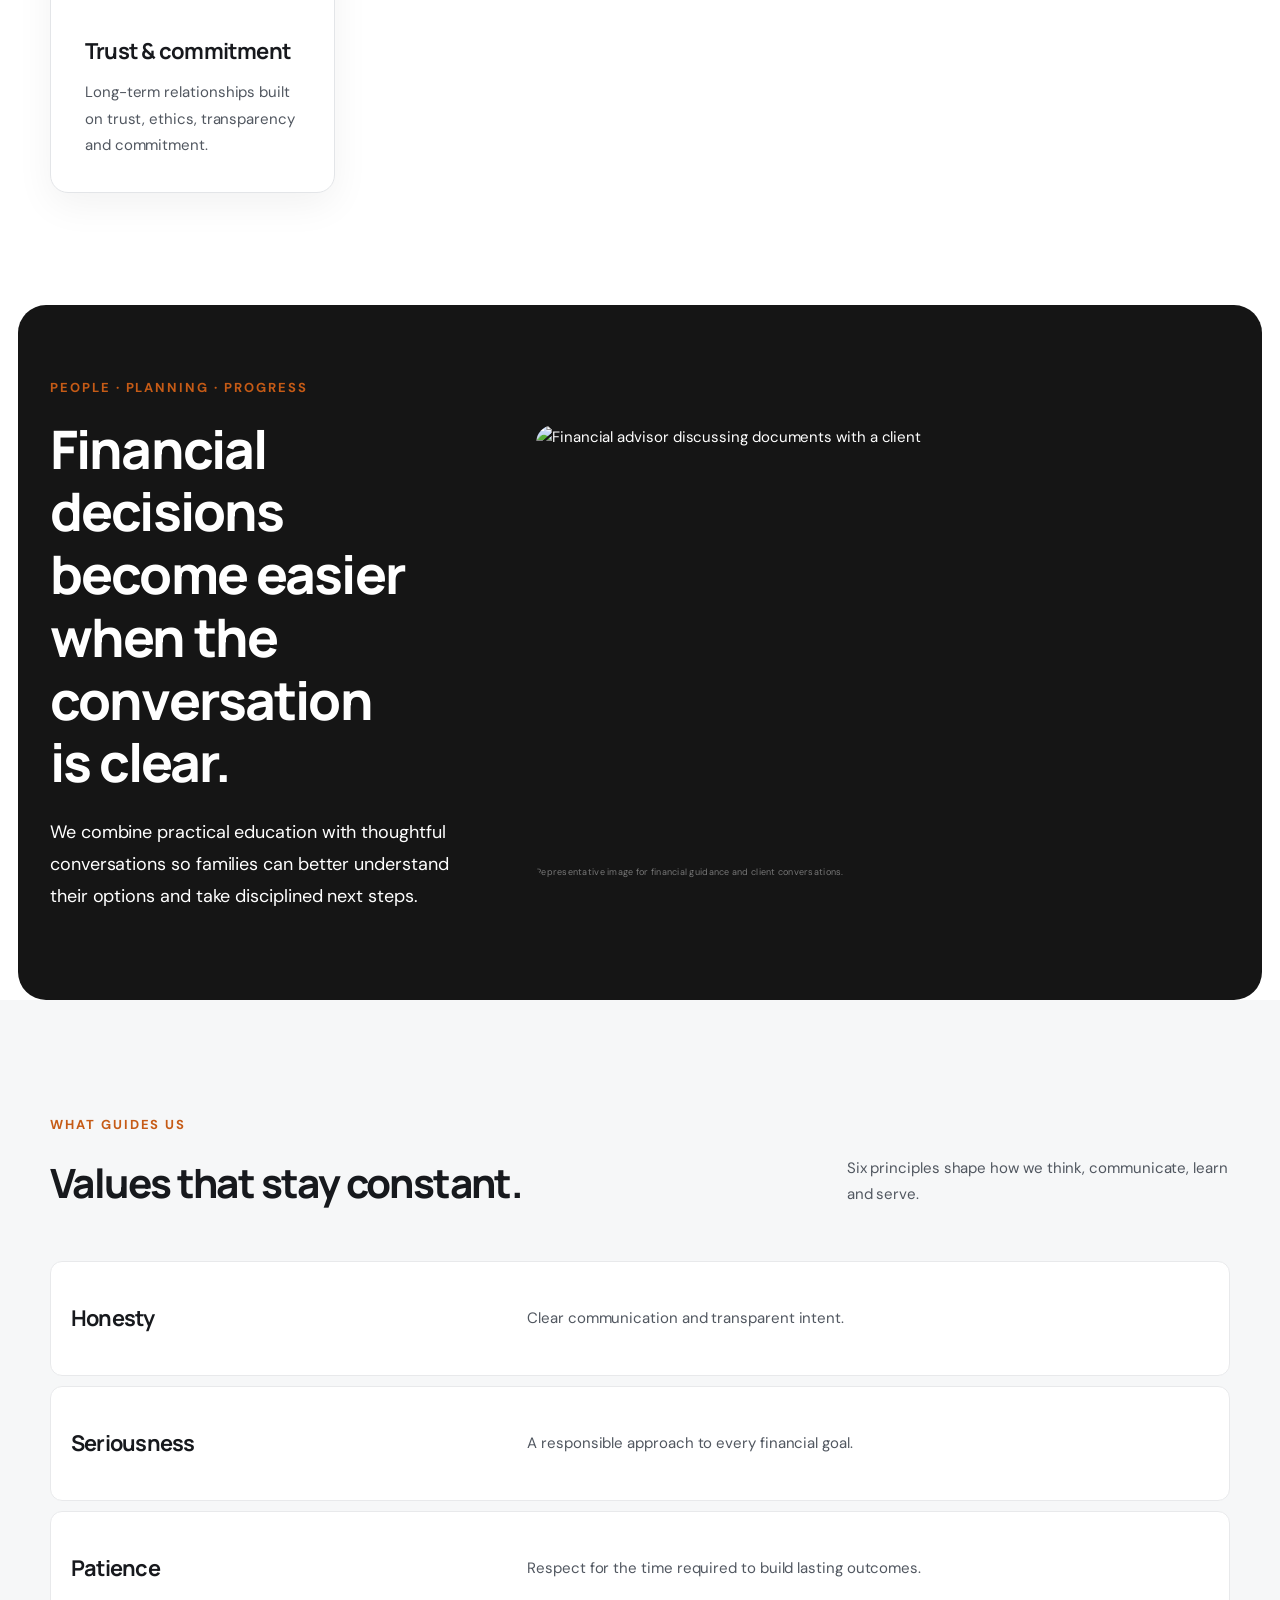
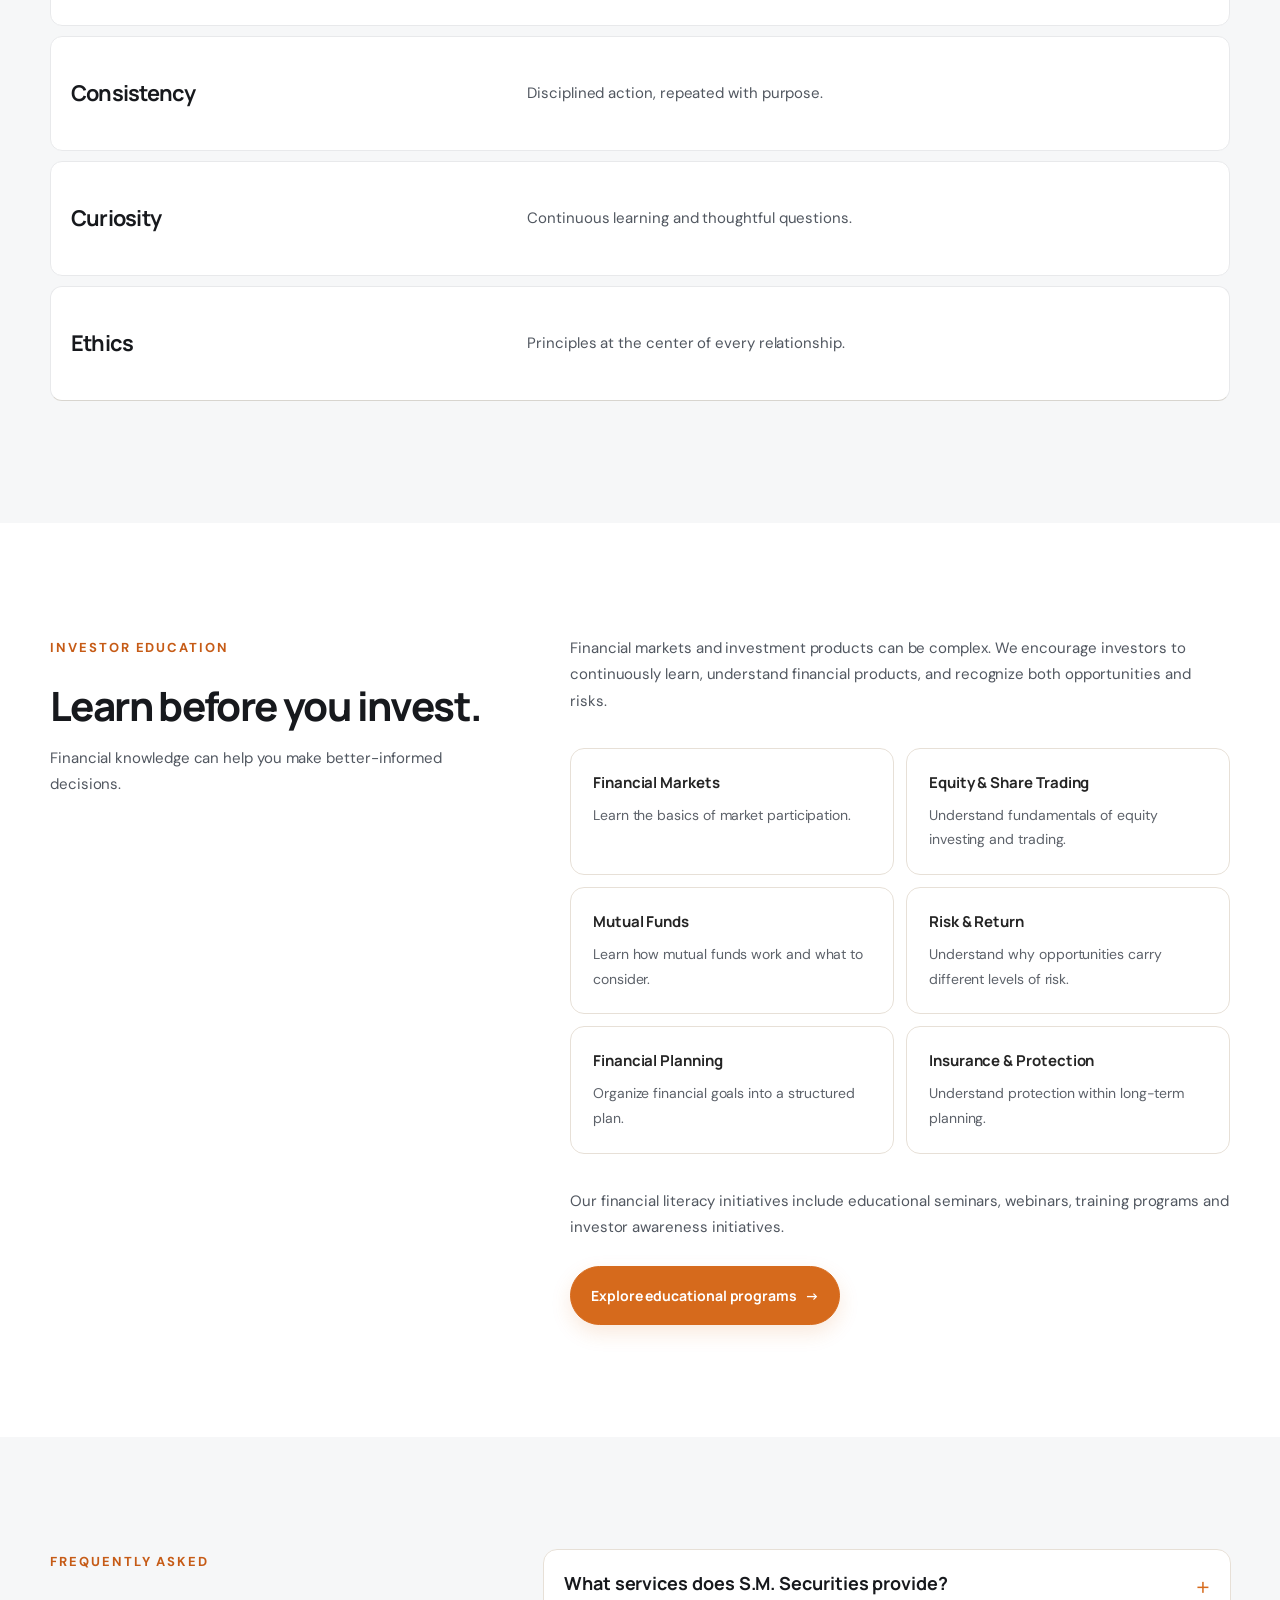
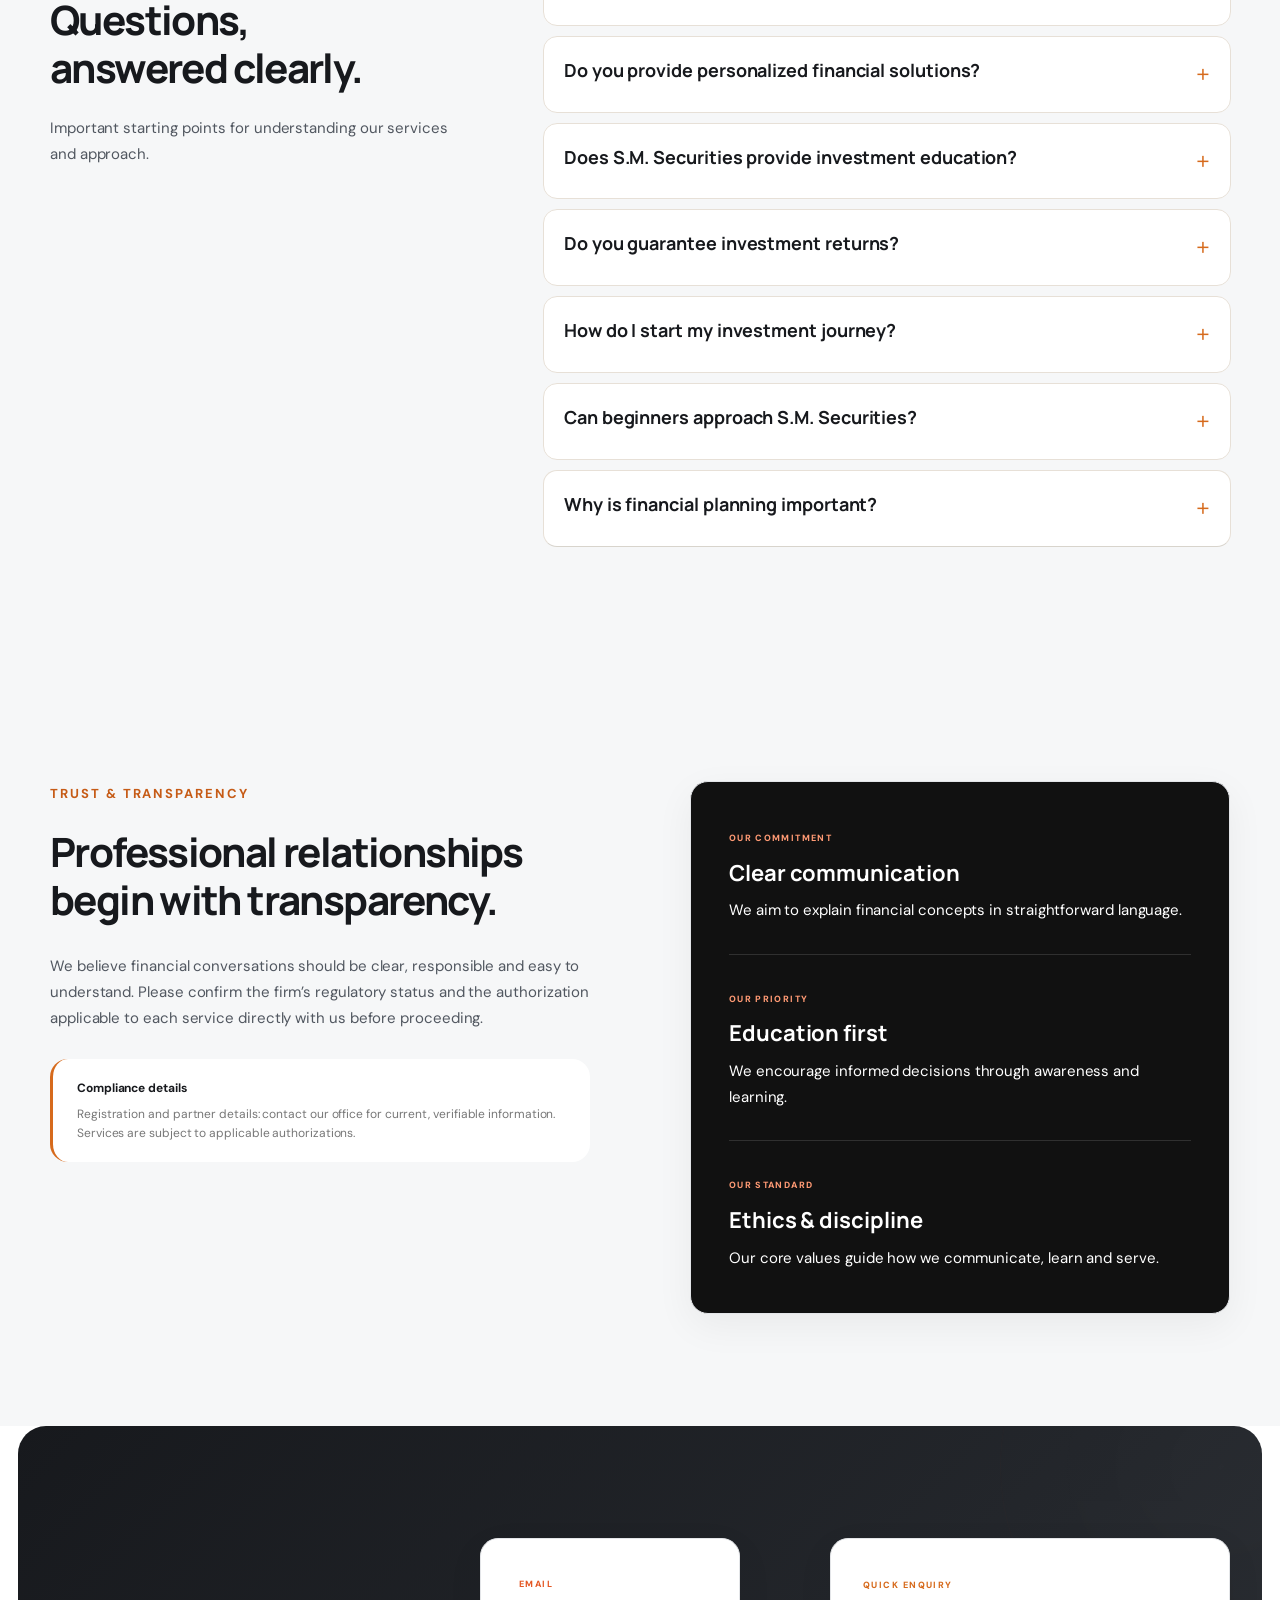
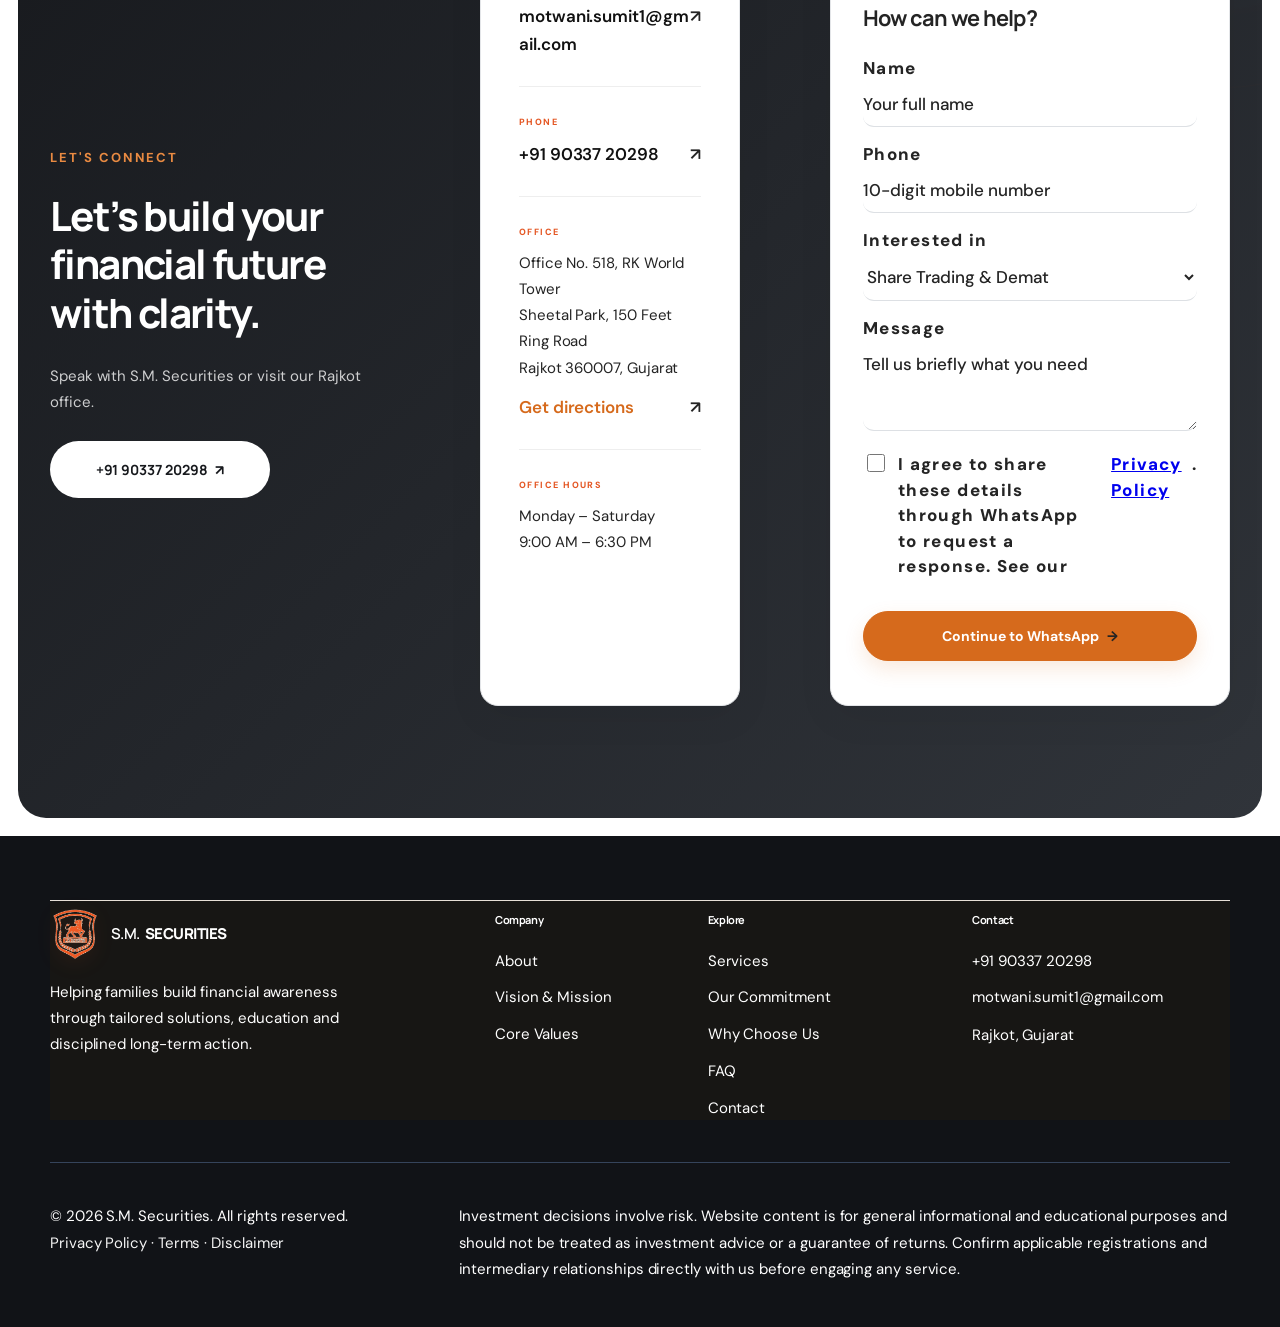
==== commit f40b5ca6: "Add files via upload" ====
--- a/index.html
+++ b/index.html
@@ -1,4 +1,4 @@
-<!doctype html><html lang="en"><head><meta charset="utf-8"><meta name="viewport" content="width=device-width,initial-scale=1"><meta name="description" content="S.M. Securities — empowering families through financial solutions, education and disciplined long-term investing."><title>S.M. Securities | Financial Guidance & Education in Rajkot</title><meta name="robots" content="index,follow"><meta name="theme-color" content="#17191D"><meta property="og:type" content="website"><meta property="og:title" content="S.M. Securities | Clarity for today. Confidence for tomorrow."><meta property="og:description" content="Financial solutions, demat account assistance and financial education for families in Rajkot, Gujarat."><meta property="og:image" content="./logo-transparent.png"><meta property="og:image:alt" content="S.M. Securities brand logo"><meta name="twitter:card" content="summary"><link rel="icon" type="image/png" href="./favicon.png"><script type="application/ld+json">{"@context":"https://schema.org","@type":"FinancialService","name":"S.M. Securities","description":"Financial solutions, demat account assistance and financial education.","telephone":"+91 9033720298","email":"motwani.sumit1@gmail.com","address":{"@type":"PostalAddress","streetAddress":"Office No. 518, RK World Tower, Sheetal Park, 150 Feet Ring Road","addressLocality":"Rajkot","addressRegion":"Gujarat","postalCode":"360007","addressCountry":"IN"}}</script><link rel="preconnect" href="https://fonts.googleapis.com"><link rel="preconnect" href="https://fonts.gstatic.com" crossorigin><link href="https://fonts.googleapis.com/css2?family=DM+Sans:wght@400;500;600;700&family=Manrope:wght@600;700;800&display=swap" rel="stylesheet"><link rel="stylesheet" href="styles.css"><link rel="stylesheet" href="v12-premium.css"><link rel="stylesheet" href="v12-orange-responsive.css"><link rel="stylesheet" href="v12-contrast-fixes.css"></head><body><a class="skipLink" href="#main-content">Skip to content</a><div class="page-progress" aria-hidden="true"><span></span></div>
+<!doctype html><html lang="en"><head><meta charset="utf-8"><meta name="viewport" content="width=device-width,initial-scale=1"><meta name="description" content="S.M. Securities — empowering families through financial solutions, education and disciplined long-term investing."><title>S.M. Securities | Financial Guidance & Education in Rajkot</title><meta name="robots" content="index,follow"><meta name="theme-color" content="#17191D"><meta property="og:type" content="website"><meta property="og:title" content="S.M. Securities | Clarity for today. Confidence for tomorrow."><meta property="og:description" content="Financial solutions, demat account assistance and financial education for families in Rajkot, Gujarat."><meta property="og:image" content="./logo-transparent.png"><meta property="og:image:alt" content="S.M. Securities brand logo"><meta name="twitter:card" content="summary"><link rel="icon" type="image/png" href="./favicon.png"><script type="application/ld+json">{"@context":"https://schema.org","@type":"FinancialService","name":"S.M. Securities","description":"Financial solutions, demat account assistance and financial education.","telephone":"+91 9033720298","email":"motwani.sumit1@gmail.com","address":{"@type":"PostalAddress","streetAddress":"Office No. 518, RK World Tower, Sheetal Park, 150 Feet Ring Road","addressLocality":"Rajkot","addressRegion":"Gujarat","postalCode":"360007","addressCountry":"IN"}}</script><link rel="preconnect" href="https://fonts.googleapis.com"><link rel="preconnect" href="https://fonts.gstatic.com" crossorigin><link href="https://fonts.googleapis.com/css2?family=DM+Sans:wght@400;500;600;700&family=Manrope:wght@600;700;800&display=swap" rel="stylesheet"><link rel="stylesheet" href="styles.css"><link rel="stylesheet" href="v12-premium.css"><link rel="stylesheet" href="v12-orange-responsive.css"><link rel="stylesheet" href="v12-contrast-fixes.css"><link rel="stylesheet" href="v12-final-visibility.css"></head><body><a class="skipLink" href="#main-content">Skip to content</a><div class="page-progress" aria-hidden="true"><span></span></div>
 <header class="header" id="top"><div class="container nav"><a class="brand" href="#top"><img src="./logo-transparent.png" alt="S.M. Securities logo" width="52" height="52" decoding="async"><span>S.M. <b>SECURITIES</b></span></a><button class="menu" type="button" aria-label="Open navigation" aria-controls="primary-navigation" aria-expanded="false"><span></span><span></span></button><nav class="links" id="primary-navigation" aria-label="Main navigation"><a href="#about">About</a><a href="#services">Services</a><a href="#service-details">Solutions</a><a href="#education">Education</a><a href="#why">Why Us</a><a href="#faq">FAQ</a><a href="#contact">Contact</a><a class="navBtn" href="tel:+919033720298">Contact us <i>↗</i></a></nav></div></header>
 <main id="main-content"><section class="hero"><div class="orb o1"></div><div class="orb o2"></div><div class="container heroGrid"><div class="heroCopy reveal"><div class="kicker"><span></span> RAJKOT · GUJARAT</div><h1>Clarity for every<br><em>financial decision.</em></h1><p>Explore investment, protection and financial solutions with clear information and personalized assistance from S.M. Securities in Rajkot. We help you understand available options, associated risks and important next steps.</p><div class="actions"><a class="btn primary" href="#contact">Request a consultation <span>→</span></a><a class="textBtn" href="#services">Explore services <span>↓</span></a></div><div class="heroAssurance"><span>Clear communication</span><span>Informed decisions</span><span>Personal attention</span></div></div><div class="heroVisual reveal"><div class="visualCard"><span class="heroVisualEyebrow">S.M. SECURITIES · RAJKOT</span><img src="./logo-transparent.png" alt="S.M. Securities bull and shield logo" width="390" height="320" decoding="async"><span class="heroVisualCaption">A thoughtful approach to your financial journey</span></div></div></div></section>
 <section class="trust"><div class="container trustRow"><span>OUR PURPOSE</span><p>Helping families make informed, thoughtful and sustainable financial decisions.</p><span class="mark">S.M.</span></div></section>
@@ -20,5 +20,5 @@
 <section class="values section" id="values"><div class="container"><div class="valuesTop reveal"><div><span class="label">WHAT GUIDES US</span><h2>Values that stay constant.</h2></div><p>Six principles shape how we think, communicate, learn and serve.</p></div><div class="valueList"><div class="value reveal"><h3>Honesty</h3><p>Clear communication and transparent intent.</p><b>↗</b></div><div class="value reveal"><h3>Seriousness</h3><p>A responsible approach to every financial goal.</p><b>↗</b></div><div class="value reveal"><h3>Patience</h3><p>Respect for the time required to build lasting outcomes.</p><b>↗</b></div><div class="value reveal"><h3>Consistency</h3><p>Disciplined action, repeated with purpose.</p><b>↗</b></div><div class="value reveal"><h3>Curiosity</h3><p>Continuous learning and thoughtful questions.</p><b>↗</b></div><div class="value reveal"><h3>Ethics</h3><p>Principles at the center of every relationship.</p><b>↗</b></div></div></div></section>
 
 <section class="education section" id="education"><div class="container educationGrid"><div class="sticky reveal"><span class="label">INVESTOR EDUCATION</span><h2>Learn before you invest.</h2><p>Financial knowledge can help you make better-informed decisions.</p></div><div class="educationBody reveal"><p class="large">Financial markets and investment products can be complex. We encourage investors to continuously learn, understand financial products, and recognize both opportunities and risks.</p><div class="topicGrid"><div><b>Financial Markets</b><span>Learn the basics of market participation.</span></div><div><b>Equity &amp; Share Trading</b><span>Understand fundamentals of equity investing and trading.</span></div><div><b>Mutual Funds</b><span>Learn how mutual funds work and what to consider.</span></div><div><b>Risk &amp; Return</b><span>Understand why opportunities carry different levels of risk.</span></div><div><b>Financial Planning</b><span>Organize financial goals into a structured plan.</span></div><div><b>Insurance &amp; Protection</b><span>Understand protection within long-term planning.</span></div></div><p class="educationNote">Our financial literacy initiatives include educational seminars, webinars, training programs and investor awareness initiatives.</p><a class="btn primary" href="#contact">Explore educational programs <span>→</span></a></div></div></section><section class="faq section" id="faq"><div class="container faqGrid"><div class="faqIntro reveal"><span class="label">FREQUENTLY ASKED</span><h2>Questions, answered clearly.</h2><p>Important starting points for understanding our services and approach.</p></div><div class="accordion reveal"><details><summary>What services does S.M. Securities provide?<span>+</span></summary><p>Share Trading &amp; Demat Accounts, Commodity Trading, Derivatives Trading, Portfolio Management Services, Financial Planning, Mutual Funds, Life Insurance, General Insurance and Loans.</p></details><details><summary>Do you provide personalized financial solutions?<span>+</span></summary><p>Yes. Our approach centers on solutions aligned with individual goals, requirements, risk appetite and long-term aspirations.</p></details><details><summary>Does S.M. Securities provide investment education?<span>+</span></summary><p>Yes. Financial education is an important part of our mission, including seminars, webinars, training and investor awareness initiatives.</p></details><details><summary>Do you guarantee investment returns?<span>+</span></summary><p>No. Investment returns cannot be guaranteed. Financial markets and investment products involve risks, which investors should understand before making decisions.</p></details><details><summary>How do I start my investment journey?<span>+</span></summary><p>Start by understanding your financial goals and requirements. Contact our team to discuss them and explore suitable financial solutions.</p></details><details><summary>Can beginners approach S.M. Securities?<span>+</span></summary><p>Yes. Investors at different stages can seek information and guidance about available financial services and solutions.</p></details><details><summary>Why is financial planning important?<span>+</span></summary><p>It can help organize goals, understand requirements, evaluate risks and create a structured approach towards your financial future.</p></details></div></div></section><section class="trustSection section" id="trust"><div class="container trustGrid"><div class="trustCopy reveal"><span class="label">TRUST & TRANSPARENCY</span><h2>Professional relationships begin with transparency.</h2><p>We believe financial conversations should be clear, responsible and easy to understand. Please confirm the firm’s regulatory status and the authorization applicable to each service directly with us before proceeding.</p><div class="trustNote"><b>Compliance details</b><span>Registration and partner details: contact our office for current, verifiable information. Services are subject to applicable authorizations.</span></div></div><div class="trustCards reveal"><div><small>OUR COMMITMENT</small><strong>Clear communication</strong><p>We aim to explain financial concepts in straightforward language.</p></div><div><small>OUR PRIORITY</small><strong>Education first</strong><p>We encourage informed decisions through awareness and learning.</p></div><div><small>OUR STANDARD</small><strong>Ethics & discipline</strong><p>Our core values guide how we communicate, learn and serve.</p></div></div></div></section>
-<section class="contact section" id="contact"><div class="container contactGrid"><div class="contactCopy reveal"><span class="label light">LET'S CONNECT</span><h2>Let’s build your financial future with clarity.</h2><p>Speak with S.M. Securities or visit our Rajkot office.</p><a class="btn white" href="tel:+919033720298">+91 90337 20298 <span>↗</span></a></div><div class="contactCard reveal"><div><small>EMAIL</small><a href="mailto:motwani.sumit1@gmail.com">motwani.sumit1@gmail.com <span>↗</span></a></div><div><small>PHONE</small><a href="tel:+919033720298">+91 90337 20298 <span>↗</span></a></div><div><small>OFFICE</small><p>Office No. 518, RK World Tower<br>Sheetal Park, 150 Feet Ring Road<br>Rajkot 360007, Gujarat</p><a class="directionLink" href="https://www.google.com/maps/search/?api=1&query=RK+World+Tower+Sheetal+Park+150+Feet+Ring+Road+Rajkot+360007" target="_blank" rel="noopener noreferrer">Get directions <span>↗</span></a></div><div><small>OFFICE HOURS</small><p>Monday – Saturday<br>9:00 AM – 6:30 PM</p></div></div><form class="enquiryForm reveal" id="enquiryForm"><div class="formHead"><small>QUICK ENQUIRY</small><h3>How can we help?</h3></div><label>Name<input name="name" type="text" placeholder="Your full name" autocomplete="name" minlength="2" required></label><label>Phone<input name="phone" type="tel" placeholder="10-digit mobile number" autocomplete="tel" inputmode="numeric" pattern="[6-9][0-9]{9}" maxlength="10" required></label><label>Interested in<select name="interest"><option>Share Trading &amp; Demat</option><option>Mutual Funds</option><option>Financial Planning</option><option>Portfolio Management Services (PMS)</option><option>Life Insurance</option><option>General Insurance</option><option>Commodity Trading</option><option>Derivatives Trading</option><option>Loans</option><option>Investor Education</option><option>Other enquiry</option></select></label><label>Message<textarea name="message" rows="3" placeholder="Tell us briefly what you need"></textarea></label><label class="consentLabel"><input type="checkbox" name="consent" required> I agree to share these details through WhatsApp to request a response. See our <a href="privacy.html">Privacy Policy</a>.</label><button class="formSubmit" type="submit">Continue to WhatsApp <span>→</span></button><p class="formHint">This opens WhatsApp with your message. Your enquiry is not sent until you press Send in WhatsApp. Do not include account numbers, passwords or sensitive financial details.</p><p class="formStatus" aria-live="polite"></p></form></div></section></main>
+<section class="contact section" id="contact"><div class="container contactGrid"><div class="contactCopy reveal"><span class="label light">LET'S CONNECT</span><h2>Let’s build your financial future with clarity.</h2><p>Speak with S.M. Securities or visit our Rajkot office.</p><a class="btn white" href="tel:+919033720298">+91 90337 20298 <span>↗</span></a></div><div class="contactCard reveal"><div><small>EMAIL</small><a href="mailto:motwani.sumit1@gmail.com">motwani.sumit1@gmail.com <span>↗</span></a></div><div><small>PHONE</small><a href="tel:+919033720298">+91 90337 20298 <span>↗</span></a></div><div><small>OFFICE</small><p>Office No. 518, RK World Tower<br>Sheetal Park, 150 Feet Ring Road<br>Rajkot 360007, Gujarat</p><a class="directionLink" href="https://www.google.com/maps/search/?api=1&query=RK+World+Tower+Sheetal+Park+150+Feet+Ring+Road+Rajkot+360007" target="_blank" rel="noopener noreferrer">Get directions <span>↗</span></a></div><div><small>OFFICE HOURS</small><p>Monday – Saturday<br>9:00 AM – 6:30 PM</p></div></div><form class="enquiryForm reveal" id="enquiryForm"><div class="formHead"><small>QUICK ENQUIRY</small><h3>How can we help?</h3></div><label>Name<input name="name" type="text" placeholder="Your full name" autocomplete="name" minlength="2" required></label><label>Phone<input name="phone" type="tel" placeholder="10-digit mobile number" autocomplete="tel" inputmode="numeric" pattern="[6-9][0-9]{9}" maxlength="10" required></label><label>Interested in<select name="interest"><option>Share Trading &amp; Demat</option><option>Mutual Funds</option><option>Financial Planning</option><option>Portfolio Management Services (PMS)</option><option>Life Insurance</option><option>General Insurance</option><option>Commodity Trading</option><option>Derivatives Trading</option><option>Loans</option><option>Investor Education</option><option>Other enquiry</option></select></label><label>Message<textarea name="message" rows="3" placeholder="Tell us briefly what you need"></textarea></label><label class="consentLabel"><input type="checkbox" name="consent" required> I agree to share these details through WhatsApp to request a response. See our <a href="privacy.html">Privacy Policy</a>.</label><button class="formSubmit" type="submit">Continue to WhatsApp <span>→</span></button><p class="formStatus" aria-live="polite"></p></form></div></section></main>
 <footer><div class="container corporateFooter"><div class="footerAbout"><a class="brand inverse" href="#top"><img src="./logo-transparent.png" alt=""><span>S.M. <b>SECURITIES</b></span></a><p>Helping families build financial awareness through tailored solutions, education and disciplined long-term action.</p></div><div><h4>Company</h4><a href="#about">About</a><a href="#vision">Vision & Mission</a><a href="#values">Core Values</a></div><div><h4>Explore</h4><a href="#services">Services</a><a href="#process">Our Commitment</a><a href="#why">Why Choose Us</a><a href="#faq">FAQ</a><a href="#contact">Contact</a></div><div><h4>Contact</h4><a href="tel:+919033720298">+91 90337 20298</a><a href="mailto:motwani.sumit1@gmail.com">motwani.sumit1@gmail.com</a><p>Rajkot, Gujarat</p></div></div><div class="container legal"><p>© <span id="year"></span> S.M. Securities. All rights reserved.<br><a href="privacy.html">Privacy Policy</a> · <a href="terms.html">Terms</a> · <a href="disclaimer.html">Disclaimer</a></p><p>Investment decisions involve risk. Website content is for general informational and educational purposes and should not be treated as investment advice or a guarantee of returns. Confirm applicable registrations and intermediary relationships directly with us before engaging any service.</p></div></footer><script src="script.js"></script><a class="whatsappFloat" href="https://wa.me/919033720298?text=Hello%20S.M.%20Securities%2C%20I%20would%20like%20to%20know%20more%20about%20your%20services." target="_blank" rel="noopener noreferrer" aria-label="Chat with S.M. Securities on WhatsApp"><span class="waIcon" aria-hidden="true"><svg viewBox="0 0 32 32" role="img" focusable="false"><path fill="currentColor" d="M16.04 3C8.87 3 3.05 8.78 3.05 15.91c0 2.28.6 4.5 1.74 6.45L3 29l6.83-1.78a13.02 13.02 0 0 0 6.2 1.58h.01c7.16 0 12.99-5.79 12.99-12.91C29.03 8.78 23.2 3 16.04 3Zm0 23.62h-.01a10.83 10.83 0 0 1-5.52-1.5l-.4-.24-4.05 1.06 1.08-3.93-.26-.4a10.69 10.69 0 0 1-1.65-5.7c0-5.93 4.85-10.75 10.82-10.75 5.96 0 10.81 4.82 10.81 10.75 0 5.92-4.85 10.71-10.82 10.71Zm5.93-8.03c-.32-.16-1.92-.94-2.22-1.05-.3-.11-.51-.16-.73.16-.22.32-.84 1.05-1.03 1.26-.19.22-.38.24-.7.08-.33-.16-1.37-.5-2.61-1.6a9.74 9.74 0 0 1-1.81-2.24c-.19-.32-.02-.5.14-.66.15-.15.33-.38.49-.57.16-.19.22-.32.33-.54.11-.21.05-.4-.03-.56-.08-.16-.73-1.75-1-2.4-.26-.63-.53-.55-.73-.56h-.62c-.22 0-.57.08-.87.4-.3.32-1.14 1.1-1.14 2.69s1.17 3.12 1.33 3.34c.16.21 2.3 3.49 5.57 4.89.78.33 1.39.53 1.86.68.78.24 1.49.21 2.05.13.63-.09 1.92-.78 2.19-1.53.27-.76.27-1.4.19-1.54-.08-.13-.3-.21-.62-.37Z"/></svg></span><b>WhatsApp</b></a></body></html>
--- a/v12-contrast-fixes.css
+++ b/v12-contrast-fixes.css
@@ -12,7 +12,7 @@
 .trust :is(h1,h2,h3,h4,p,span),.statement.orange :is(h1,h2,h3,h4,p,span),.statement.black :is(h1,h2,h3,h4,p,span),.contactCopy :is(h1,h2,h3,h4,p),footer :is(h1,h2,h3,h4,p){color:#fff!important;-webkit-text-fill-color:currentColor!important}
 .trust .mark,.contact .label{color:#ea8b42!important}
 .trust .mark,.contact .label{-webkit-text-fill-color:currentColor!important}
-.statement.orange a,.statement.black a,.contactCopy a,footer a{color:#17191d!important}
+.statement.orange a,.statement.black a,.contactCopy a,footer a{color:#f5f5f5!important}
 .statement.orange a:hover,.statement.black a:hover,.contactCopy a:hover,footer a:hover{color:#ea8b42!important}
 /* Light sections: clear dark headings and legible paragraph text. */
 :is(.hero,.about,.services,.serviceDetails,.values,.process,.why,.education,.faq,.ceo,.trustSection) :is(h1,h2,h3,h4){color:#17191d!important}
--- a/v12-final-visibility.css
+++ b/v12-final-visibility.css
@@ -0,0 +1,10 @@
+/* V12.2: targeted contrast corrections; preserve orange only for actions and hover. */
+/* Dark narrative and commitment areas */
+.insightCopy p, .insightCopy p *, .trustCards p, .trustCards p * {color:#fff!important;-webkit-text-fill-color:#fff!important;opacity:1!important}
+/* Footer link columns and contact details */
+footer .corporateFooter > div a:not(.brand),footer .corporateFooter > div p,footer .corporateFooter > div h4,footer .corporateFooter > div a:not(.brand) *,footer .corporateFooter > div p *{color:#fff!important;-webkit-text-fill-color:#fff!important;opacity:1!important}
+footer .corporateFooter > div a:not(.brand):hover,footer .corporateFooter > div a:not(.brand):focus-visible,footer .corporateFooter > div a:not(.brand):hover *,footer .corporateFooter > div a:not(.brand):focus-visible *{color:#e58a43!important;-webkit-text-fill-color:#e58a43!important}
+/* Let's Connect phone CTA: white background, black label, orange on hover */
+.contactCopy a.btn.white,.contactCopy a.btn.white span{background:#fff!important;color:#17191d!important;-webkit-text-fill-color:#17191d!important;border-color:#fff!important}
+.contactCopy a.btn.white:hover,.contactCopy a.btn.white:focus-visible,.contactCopy a.btn.white:hover span,.contactCopy a.btn.white:focus-visible span{color:#d66a1c!important;-webkit-text-fill-color:#d66a1c!important}
+@media(max-width:600px){.contactCopy a.btn.white{font-size:clamp(15px,4vw,17px)!important;min-height:48px;max-width:100%;white-space:normal;text-align:center}}
